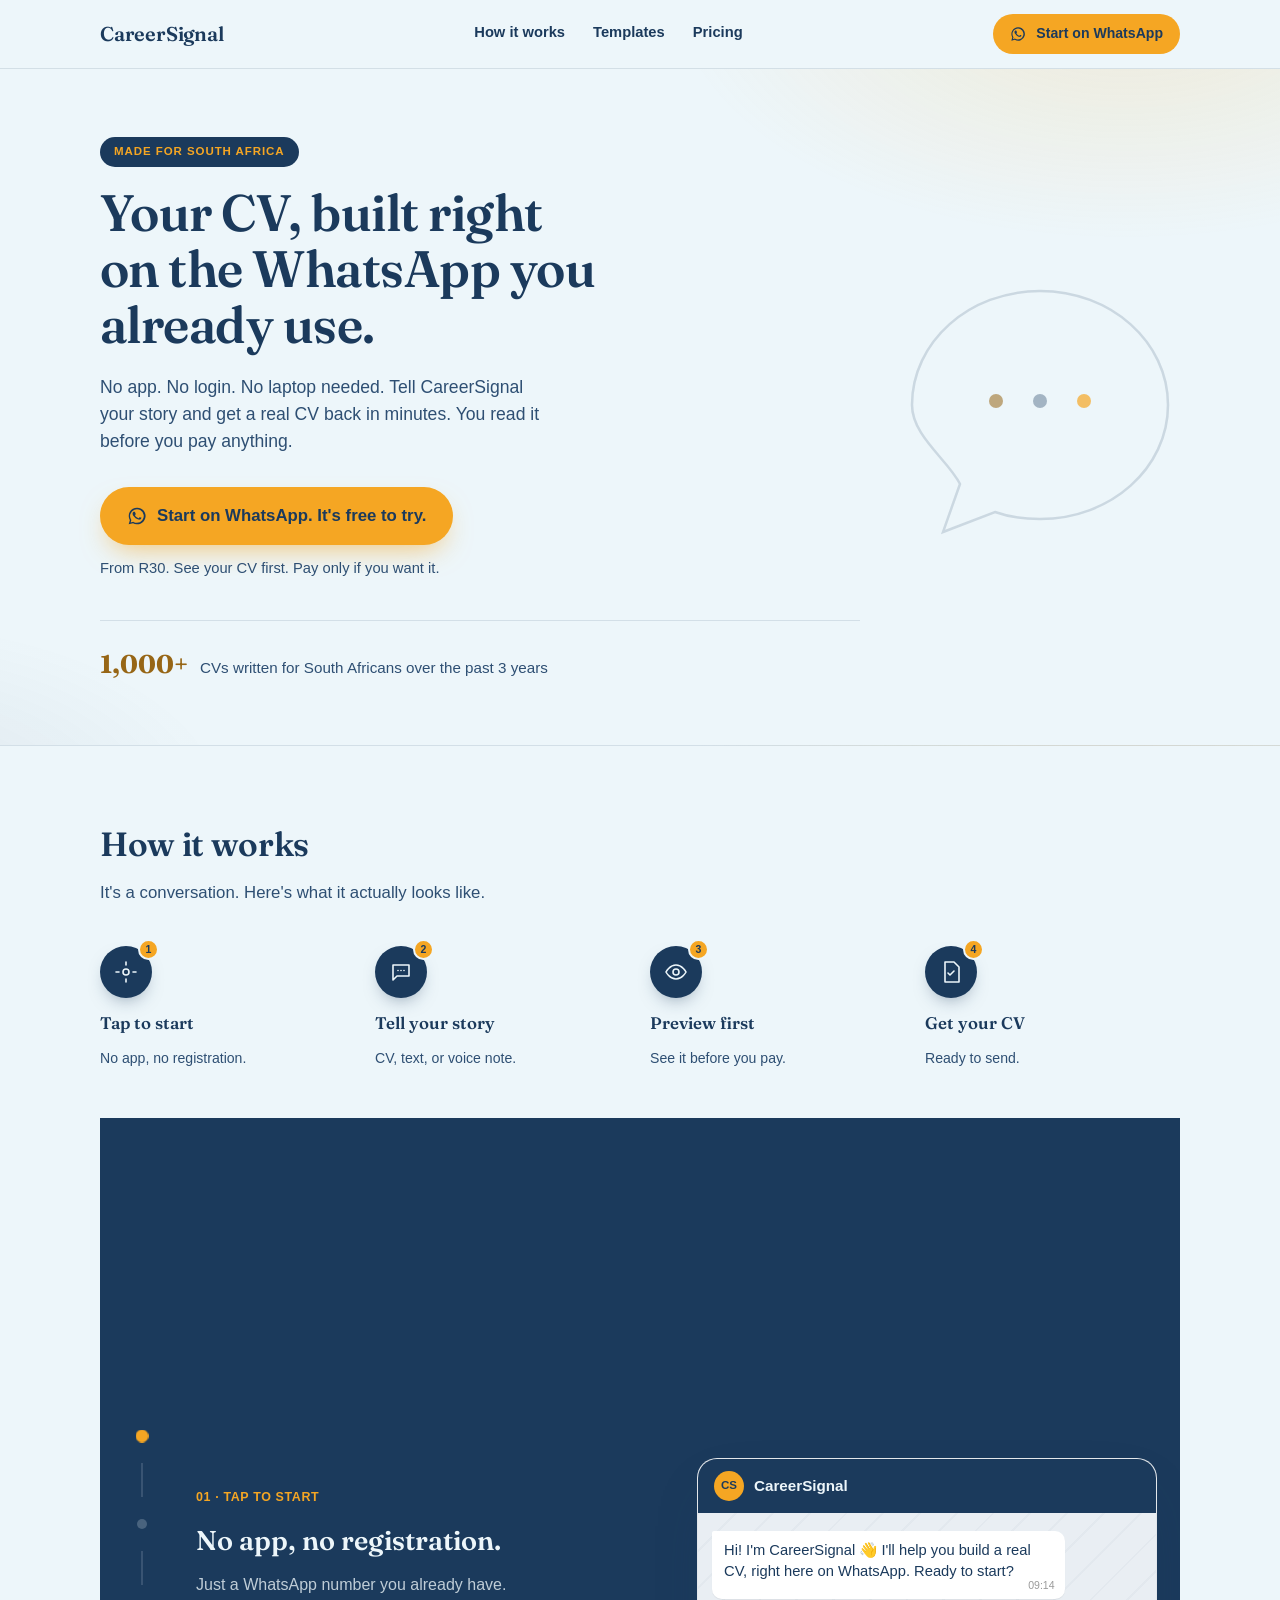
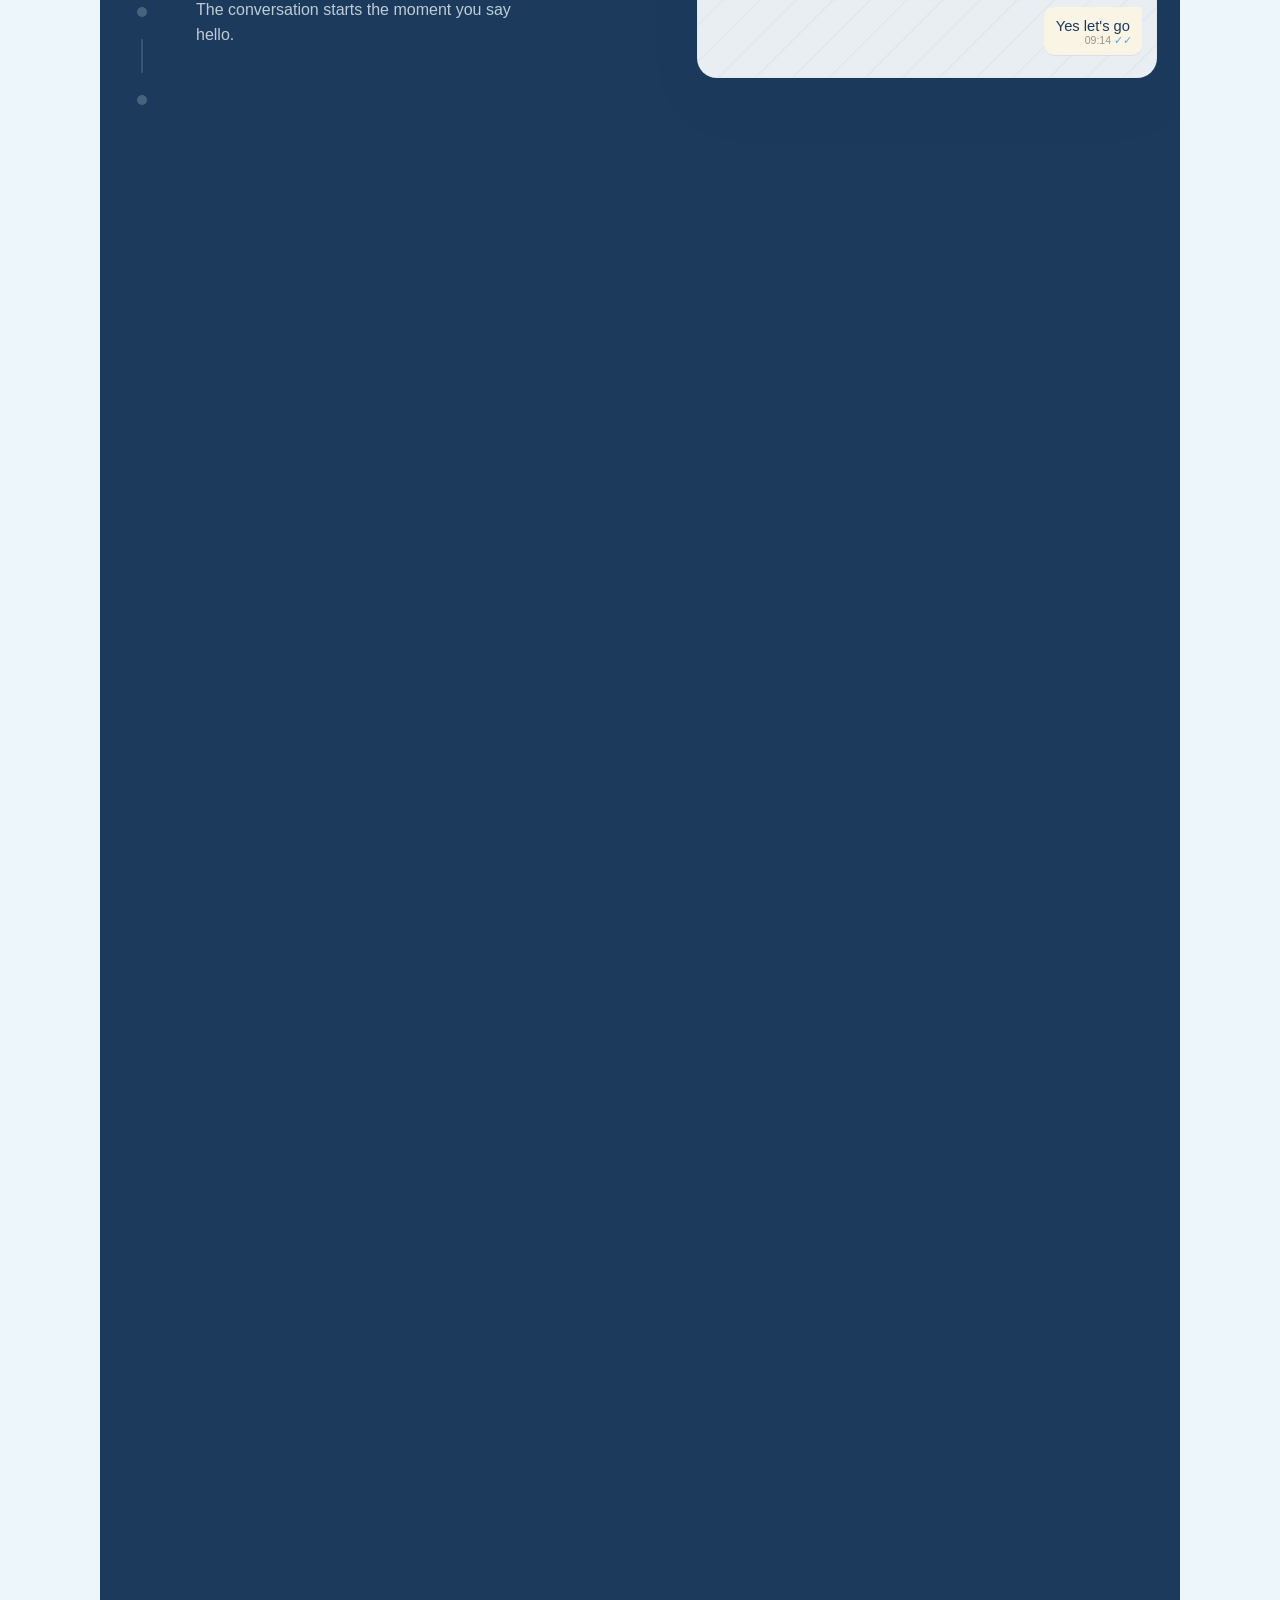
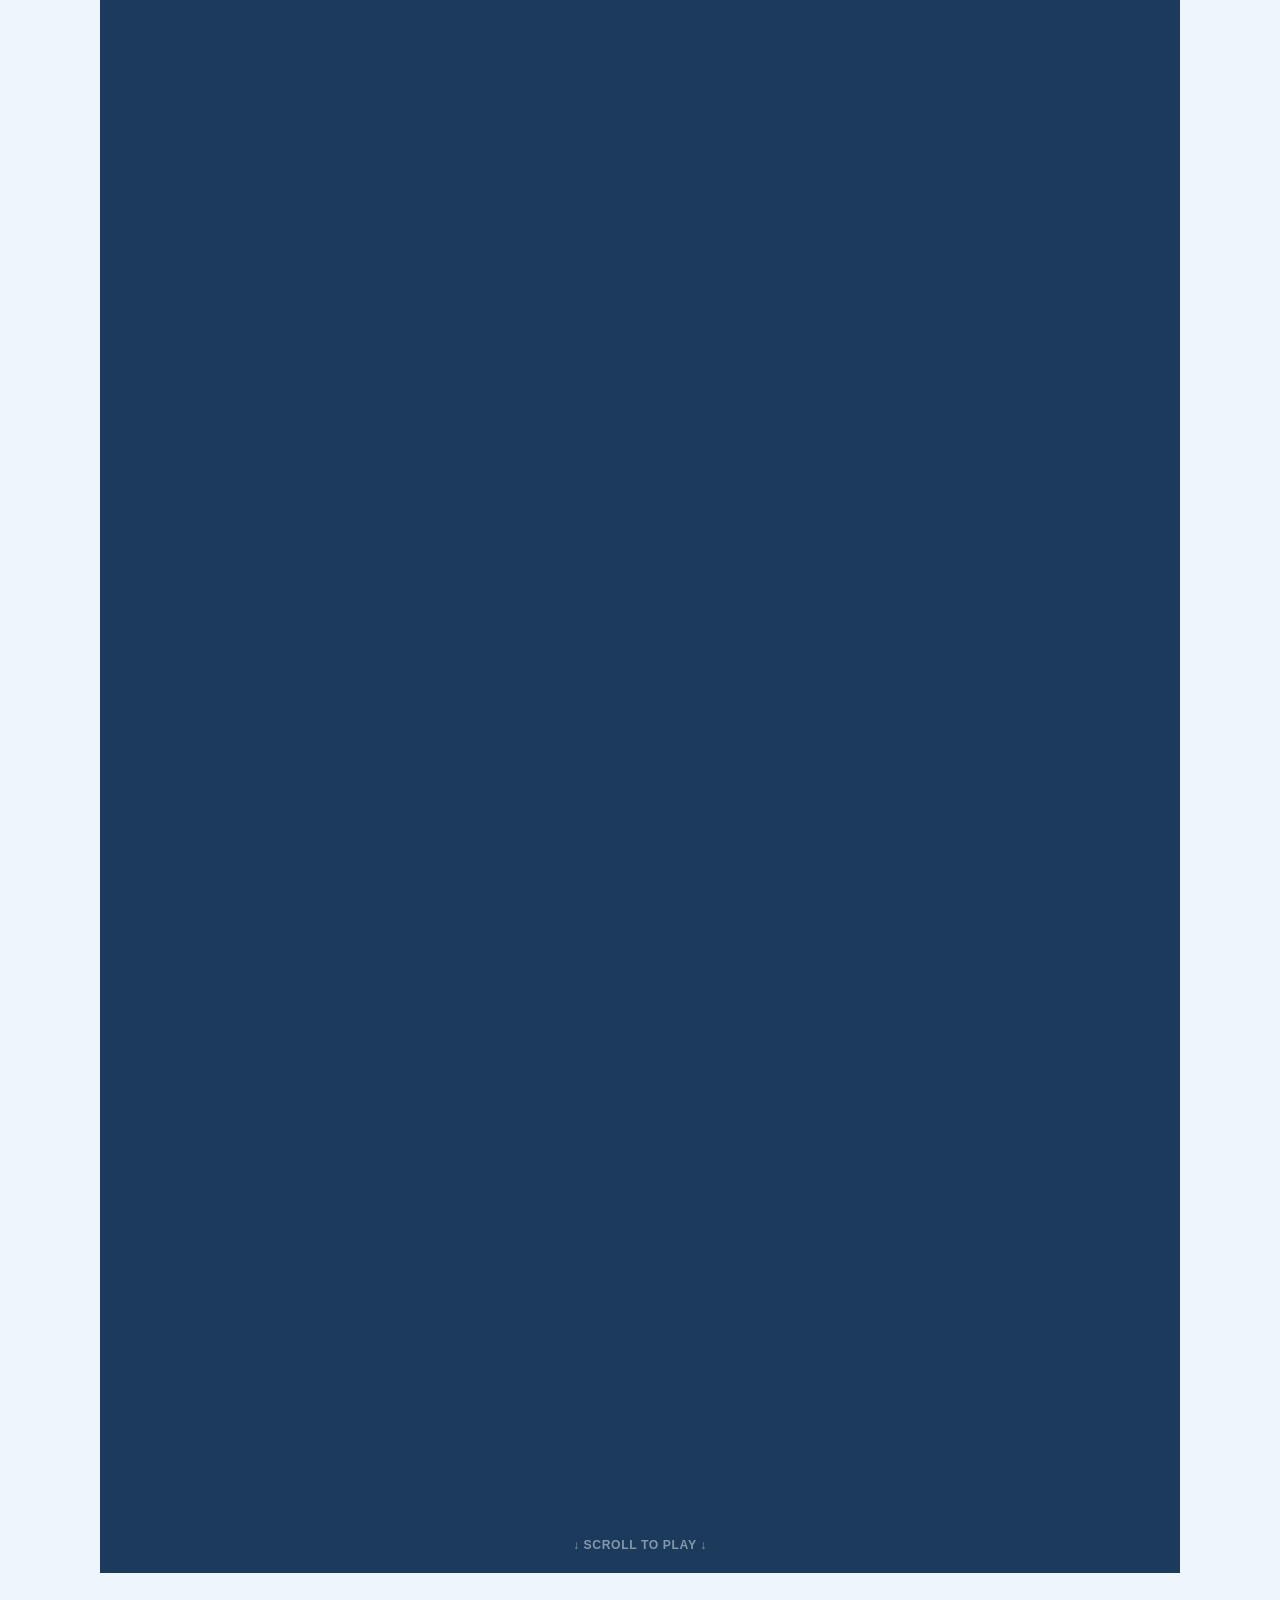
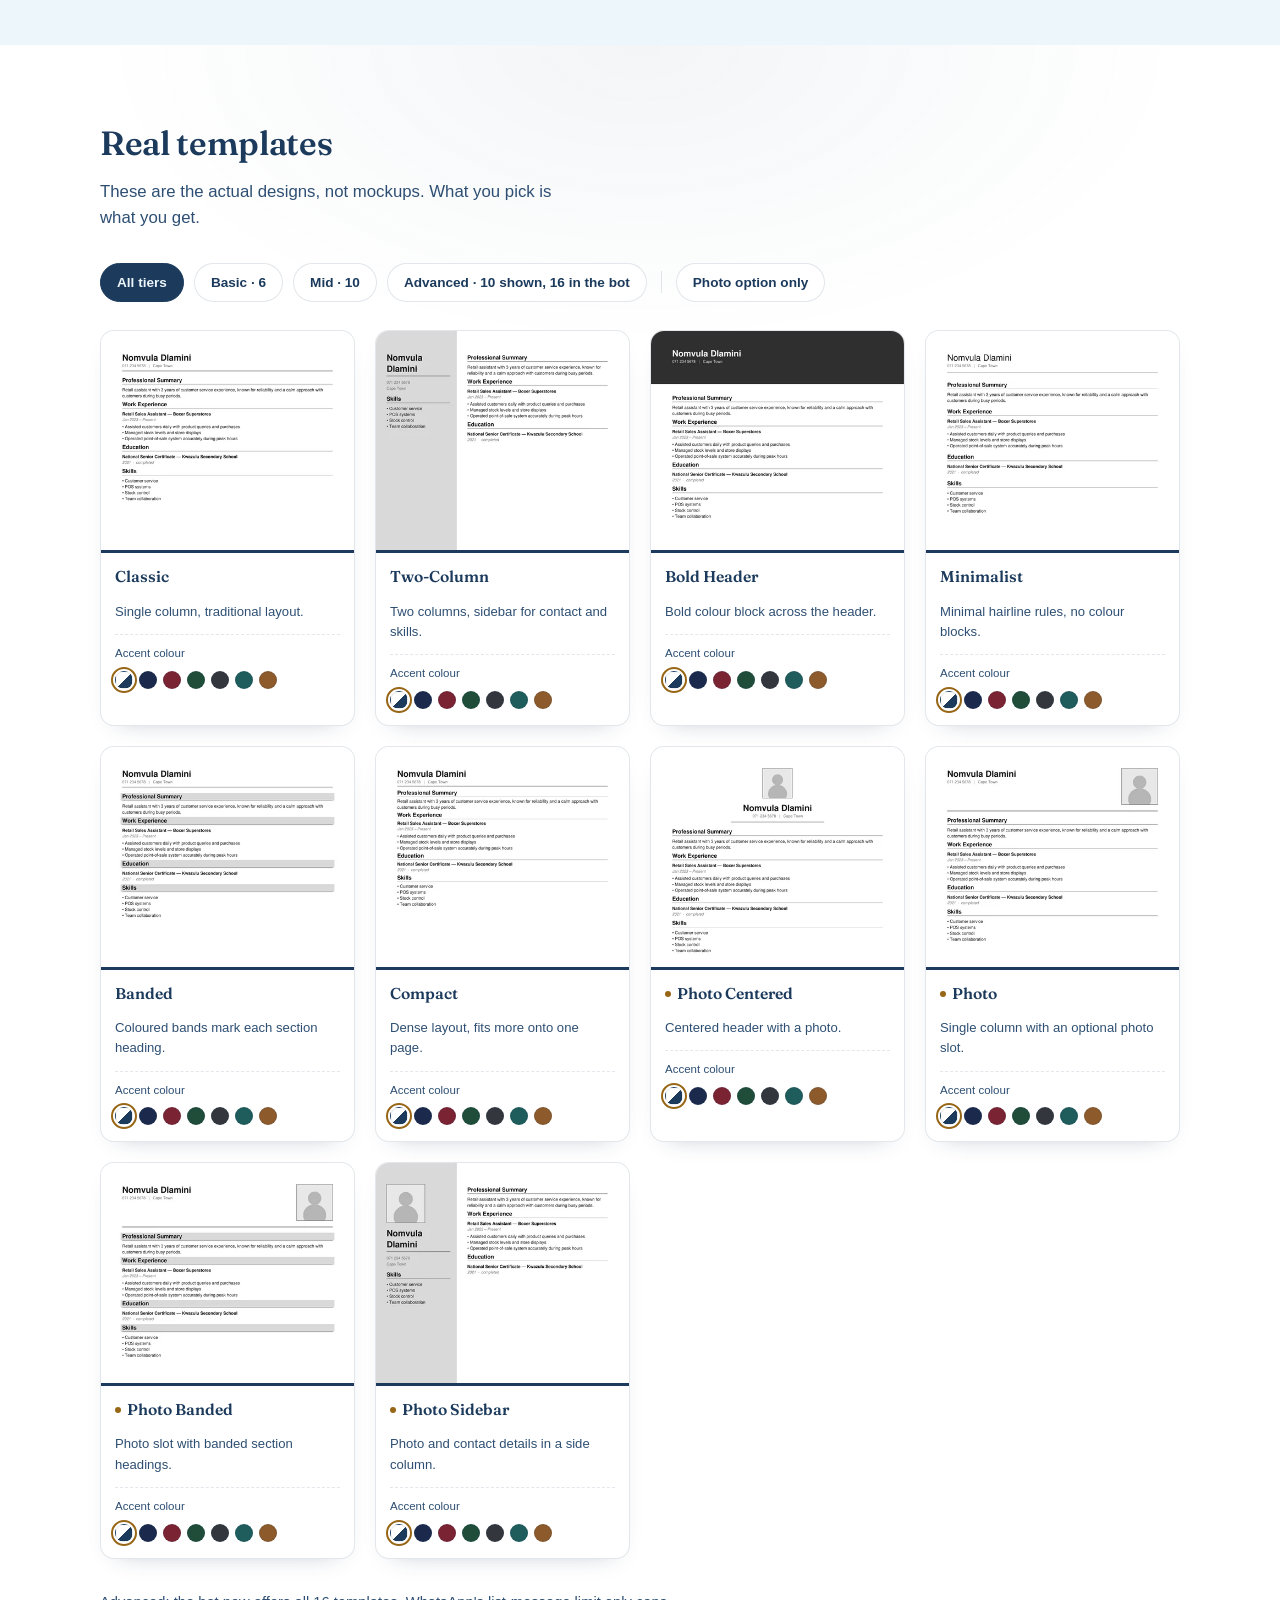
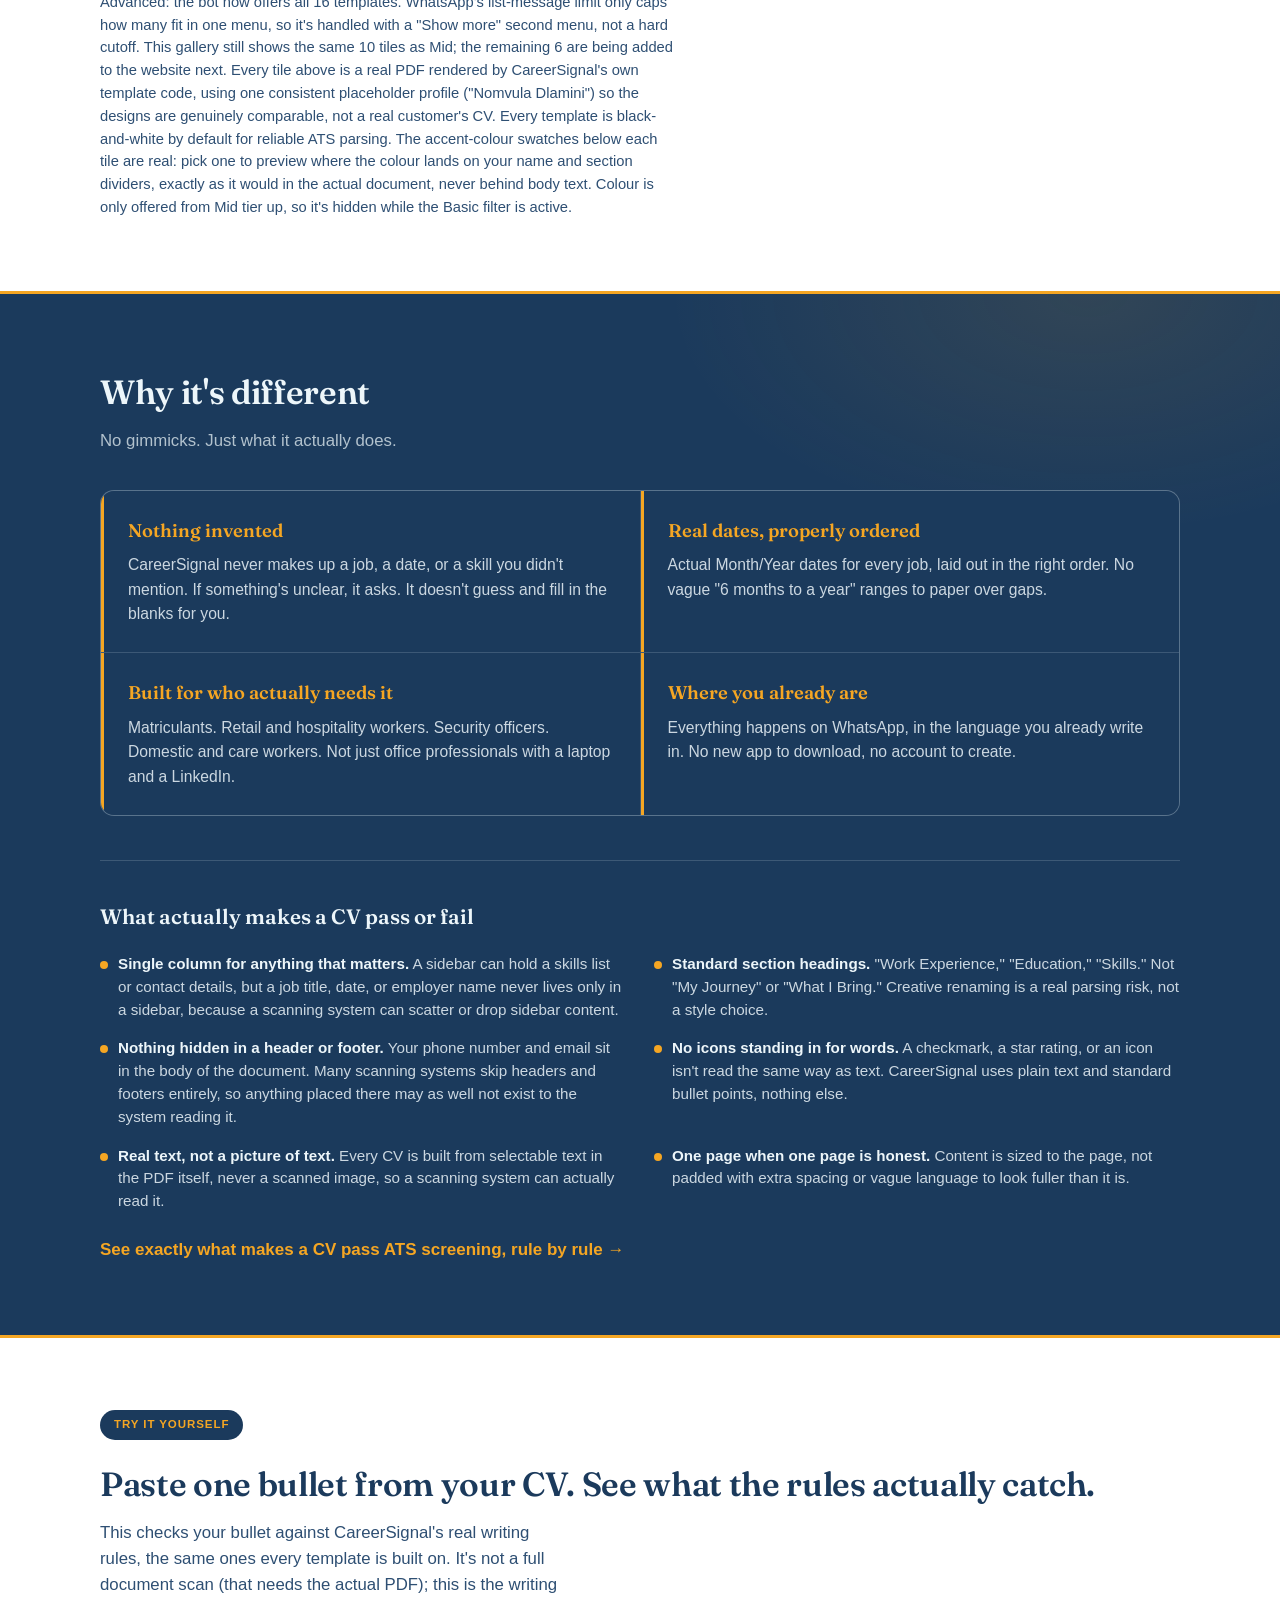
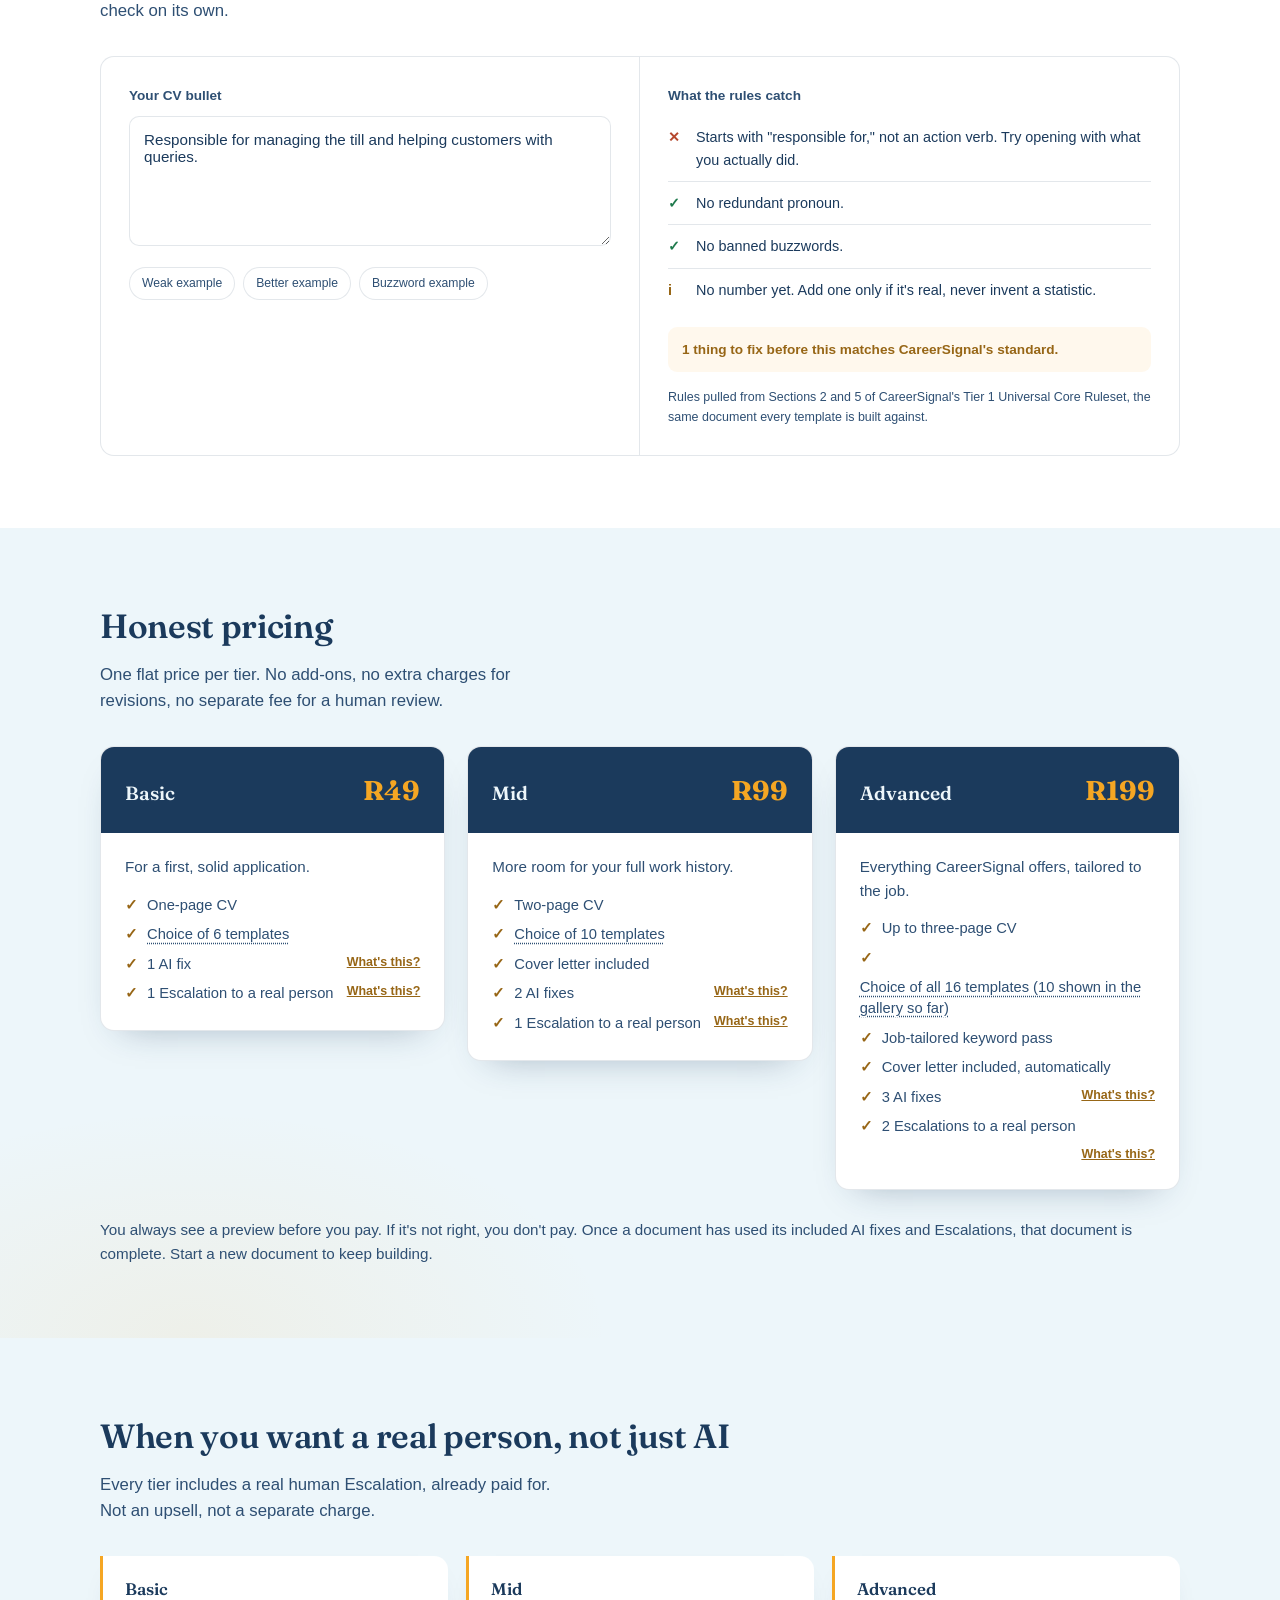
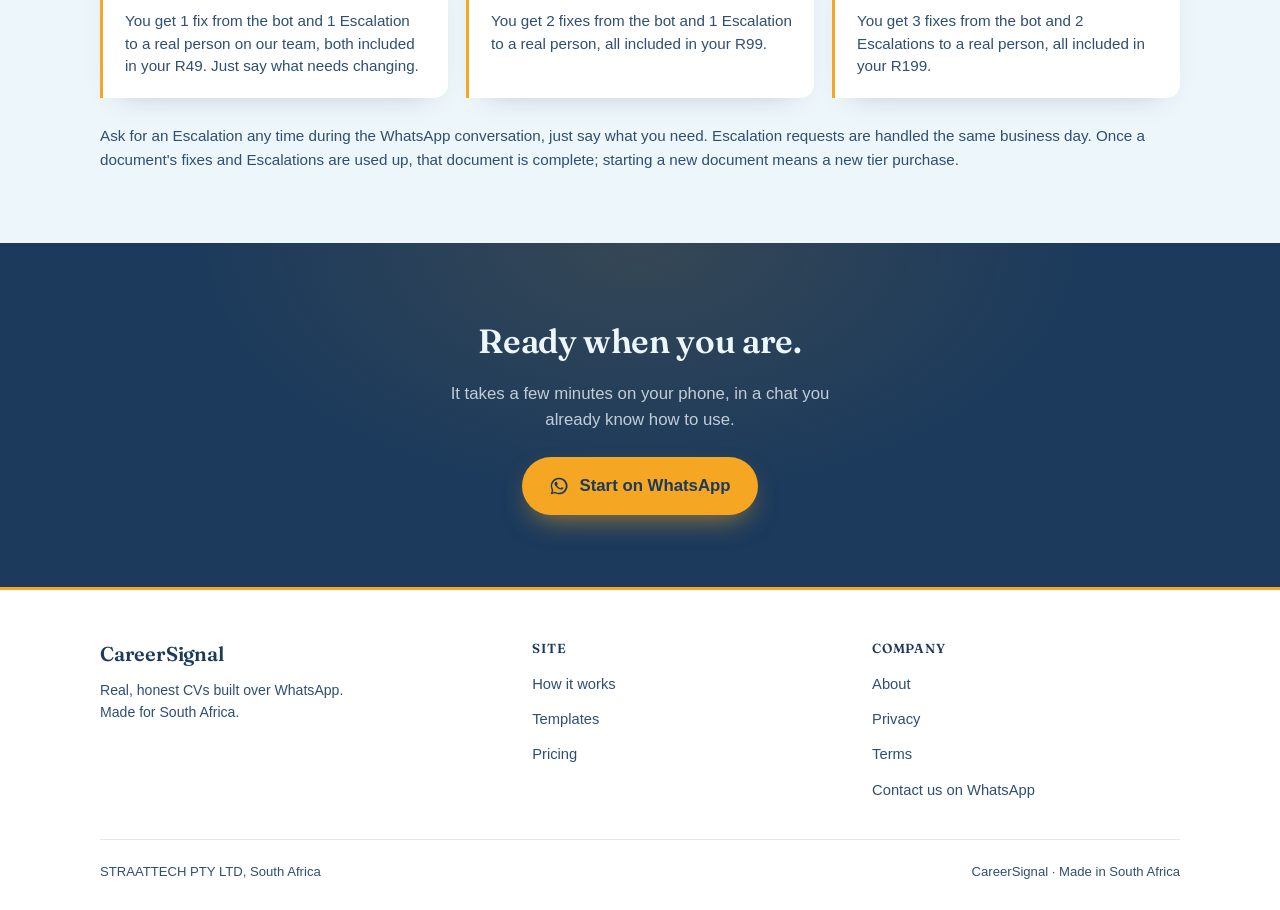
==== index.html @ c8312163 "Gallery: verified 16-template list, reorder, Classic badge, real colour picker Confirmed the true 16" ====
<!DOCTYPE html>
<html lang="en-ZA">
<head>
<meta charset="UTF-8">
<meta name="viewport" content="width=device-width, initial-scale=1.0">
<script>document.documentElement.classList.add('js');</script>
<title>CareerSignal | Build a CV on WhatsApp, South Africa</title>
<meta name="description" content="CareerSignal builds you a real, honest CV over WhatsApp. No app, no login, no laptop. Tell your story, see a preview, pay from R30, get your CV.">

<link rel="icon" href="/assets/favicon.svg" type="image/svg+xml">

<link rel="preconnect" href="https://fonts.googleapis.com">
<link rel="preconnect" href="https://fonts.gstatic.com" crossorigin>
<link href="https://fonts.googleapis.com/css2?family=Fraunces:opsz,wght@9..144,500;9..144,600;9..144,700&display=swap" rel="stylesheet">

<link rel="stylesheet" href="/styles.css">

<script type="application/ld+json">
{
  "@context": "https://schema.org",
  "@type": "Organization",
  "name": "CareerSignal",
  "url": "https://careersignal.co.za/",
  "description": "CareerSignal writes real, honest CVs over WhatsApp for South Africans, with no app, no login, and no laptop needed.",
  "parentOrganization": {
    "@type": "Organization",
    "name": "STRAATTECH PTY LTD"
  },
  "areaServed": "ZA"
}
</script>
<script type="application/ld+json">
{
  "@context": "https://schema.org",
  "@type": "FAQPage",
  "mainEntity": [
    {
      "@type": "Question",
      "name": "Why not just ask ChatGPT to write my CV?",
      "acceptedAnswer": {
        "@type": "Answer",
        "text": "A general-purpose AI chat can write CV text, but it doesn't know, by default, that a two-column layout can scatter your dates when a scanning system reads it, that a phone number placed in a header can go invisible to that same system, or that a creative section title can fail to register as work experience at all. CareerSignal's entire template library is built around these formatting rules specifically, applied the same way every time, not decided fresh in a chat window."
      }
    }
  ]
}
</script>
</head>
<body>

<a class="skip-link" href="#main">Skip to content</a>

<header class="site-header">
  <div class="wrap header-inner">
    <a href="#top" class="logo">CareerSignal</a>
    <nav class="site-nav" aria-label="Section">
      <a href="#how-it-works">How it works</a>
      <a href="#templates">Templates</a>
      <a href="#pricing">Pricing</a>
    </nav>
    <!-- WHATSAPP LINK PLACEHOLDER: replace wa.me/PLACEHOLDER with the real WhatsApp number link once registration is complete -->
    <a class="btn btn-whatsapp btn-small" href="https://wa.me/PLACEHOLDER" target="_blank" rel="noopener">
      <span class="wa-icon" aria-hidden="true">
        <svg viewBox="0 0 24 24" width="16" height="16" fill="currentColor"><path d="M17.5 14.4c-.3-.1-1.6-.8-1.9-.9-.3-.1-.4-.1-.6.1-.2.3-.6.9-.8 1-.1.2-.3.2-.6.1-.3-.1-1.2-.4-2.3-1.4-.9-.8-1.4-1.7-1.6-2-.2-.3 0-.5.1-.6.1-.1.3-.3.4-.5.1-.1.2-.3.2-.4.1-.2 0-.3 0-.5s-.6-1.5-.9-2c-.2-.5-.4-.4-.6-.5H8.3c-.2 0-.5.1-.7.3-.2.3-.9.9-.9 2.1 0 1.2.9 2.4 1 2.6.1.2 1.8 2.8 4.4 3.9.6.3 1.1.4 1.5.5.6.2 1.2.2 1.6.1.5-.1 1.6-.6 1.8-1.3.2-.6.2-1.1.2-1.2-.1-.2-.2-.2-.5-.4z"/><path d="M12 2a10 10 0 0 0-8.6 15L2 22l5.2-1.4A10 10 0 1 0 12 2zm0 18.2a8.2 8.2 0 0 1-4.2-1.1l-.3-.2-3.1.8.8-3-.2-.3A8.2 8.2 0 1 1 12 20.2z"/></svg>
      </span>
      Start on WhatsApp
    </a>
  </div>
</header>

<main id="main">

  <!-- HERO -->
  <section class="hero" id="top">
    <div class="wrap hero-inner">
      <div class="hero-copy">
        <p class="eyebrow">Made for South Africa</p>
        <h1>Your CV, built right on the WhatsApp you already use.</h1>
        <p class="hero-sub">No app. No login. No laptop needed. Tell CareerSignal your story and get a real CV back in minutes. You read it before you pay anything.</p>
        <div class="hero-actions">
          <!-- WHATSAPP LINK PLACEHOLDER: replace wa.me/PLACEHOLDER with the real WhatsApp number link once registration is complete -->
          <a class="btn btn-whatsapp btn-large" href="https://wa.me/PLACEHOLDER" target="_blank" rel="noopener">
            <span class="wa-icon" aria-hidden="true">
              <svg viewBox="0 0 24 24" width="20" height="20" fill="currentColor"><path d="M17.5 14.4c-.3-.1-1.6-.8-1.9-.9-.3-.1-.4-.1-.6.1-.2.3-.6.9-.8 1-.1.2-.3.2-.6.1-.3-.1-1.2-.4-2.3-1.4-.9-.8-1.4-1.7-1.6-2-.2-.3 0-.5.1-.6.1-.1.3-.3.4-.5.1-.1.2-.3.2-.4.1-.2 0-.3 0-.5s-.6-1.5-.9-2c-.2-.5-.4-.4-.6-.5H8.3c-.2 0-.5.1-.7.3-.2.3-.9.9-.9 2.1 0 1.2.9 2.4 1 2.6.1.2 1.8 2.8 4.4 3.9.6.3 1.1.4 1.5.5.6.2 1.2.2 1.6.1.5-.1 1.6-.6 1.8-1.3.2-.6.2-1.1.2-1.2-.1-.2-.2-.2-.5-.4z"/><path d="M12 2a10 10 0 0 0-8.6 15L2 22l5.2-1.4A10 10 0 1 0 12 2zm0 18.2a8.2 8.2 0 0 1-4.2-1.1l-.3-.2-3.1.8.8-3-.2-.3A8.2 8.2 0 1 1 12 20.2z"/></svg>
            </span>
            Start on WhatsApp. It's free to try.
          </a>
          <p class="hero-note">From R30. See your CV first. Pay only if you want it.</p>
        </div>
        <div class="stat-strip">
          <span class="stat-number">1,000+</span>
          <span class="stat-label">CVs written for South Africans over the past 3 years</span>
        </div>
      </div>
      <div class="hero-glyph" aria-hidden="true">
        <svg viewBox="0 0 280 260" width="280" height="260">
          <path d="M140 10c71 0 128 51 128 114s-57 114-128 114c-16 0-31-2-45-7l-52 20 17-48C48 179 12 155 12 124 12 61 69 10 140 10z"
                fill="none" stroke="#1B3A5C" stroke-width="2.5" opacity="0.16"/>
          <circle cx="96" cy="120" r="7" fill="#976616" opacity="0.55"/>
          <circle cx="140" cy="120" r="7" fill="#1B3A5C" opacity="0.35"/>
          <circle cx="184" cy="120" r="7" fill="#F5A623" opacity="0.7"/>
        </svg>
      </div>
    </div>
  </section>

  <!-- HOW IT WORKS -->
  <section class="how" id="how-it-works" aria-labelledby="how-heading">
    <div class="wrap">
      <h2 id="how-heading">How it works</h2>
      <p class="section-lead">It's a conversation. Here's what it actually looks like.</p>

      <div class="steps">
        <div class="step">
          <span class="step-icon">
            <span class="step-num">1</span>
            <svg viewBox="0 0 24 24" fill="none" stroke="currentColor" stroke-width="1.6" stroke-linecap="round" stroke-linejoin="round" aria-hidden="true">
              <circle cx="12" cy="12" r="3"/>
              <path d="M12 2v3M12 19v3M2 12h3M19 12h3"/>
            </svg>
          </span>
          <h3>Tap to start</h3>
          <p>No app, no registration.</p>
        </div>
        <div class="step">
          <span class="step-icon">
            <span class="step-num">2</span>
            <svg viewBox="0 0 24 24" fill="none" stroke="currentColor" stroke-width="1.6" stroke-linecap="round" stroke-linejoin="round" aria-hidden="true">
              <path d="M4 5h16v11H8l-4 4V5z"/>
              <circle cx="9" cy="10.5" r="0.8" fill="currentColor" stroke="none"/>
              <circle cx="12" cy="10.5" r="0.8" fill="currentColor" stroke="none"/>
              <circle cx="15" cy="10.5" r="0.8" fill="currentColor" stroke="none"/>
            </svg>
          </span>
          <h3>Tell your story</h3>
          <p>CV, text, or voice note.</p>
        </div>
        <div class="step">
          <span class="step-icon">
            <span class="step-num">3</span>
            <svg viewBox="0 0 24 24" fill="none" stroke="currentColor" stroke-width="1.6" stroke-linecap="round" stroke-linejoin="round" aria-hidden="true">
              <path d="M2 12s3.6-7 10-7 10 7 10 7-3.6 7-10 7-10-7-10-7z"/>
              <circle cx="12" cy="12" r="3"/>
            </svg>
          </span>
          <h3>Preview first</h3>
          <p>See it before you pay.</p>
        </div>
        <div class="step">
          <span class="step-icon">
            <span class="step-num">4</span>
            <svg viewBox="0 0 24 24" fill="none" stroke="currentColor" stroke-width="1.6" stroke-linecap="round" stroke-linejoin="round" aria-hidden="true">
              <path d="M6 2h9l5 5v15H6z"/>
              <path d="M9 13l2 2 4-4"/>
            </svg>
          </span>
          <h3>Get your CV</h3>
          <p>Ready to send.</p>
        </div>
      </div>

      <div class="scrolly" id="how-scrolly">
        <div class="scrolly-track" id="scrollyTrack">
          <div class="scrolly-stage">
            <div class="scrolly-inner">

              <div class="scrolly-rail" aria-hidden="true">
                <button type="button" class="rail-dot active" data-step="1" aria-label="Step 1"></button>
                <span class="rail-line" data-step="1"></span>
                <button type="button" class="rail-dot" data-step="2" aria-label="Step 2"></button>
                <span class="rail-line" data-step="2"></span>
                <button type="button" class="rail-dot" data-step="3" aria-label="Step 3"></button>
                <span class="rail-line" data-step="3"></span>
                <button type="button" class="rail-dot" data-step="4" aria-label="Step 4"></button>
              </div>

              <div class="scrolly-text">
                <div class="scrolly-panel active" data-panel="1">
                  <div class="scrolly-num">01 &middot; Tap to start</div>
                  <h3>No app, no registration.</h3>
                  <p>Just a WhatsApp number you already have. The conversation starts the moment you say hello.</p>
                </div>
                <div class="scrolly-panel" data-panel="2">
                  <div class="scrolly-num">02 &middot; Tell your story</div>
                  <h3>Type it, or just talk.</h3>
                  <p>A voice note works exactly the same as typing. If anything's unclear, CareerSignal asks instead of guessing.</p>
                </div>
                <div class="scrolly-panel" data-panel="3">
                  <div class="scrolly-num">03 &middot; Preview first</div>
                  <h3>You see it before you pay.</h3>
                  <p>Your CV comes back as plain text in the chat. Nothing is charged until you approve it.</p>
                </div>
                <div class="scrolly-panel" data-panel="4">
                  <div class="scrolly-num">04 &middot; Get your CV</div>
                  <h3>Ready to send, same conversation.</h3>
                  <p>The finished PDF is delivered right there in WhatsApp. No download link, no separate app to open.</p>
                </div>
              </div>

              <div class="scrolly-phone-col">
                <div class="chat-window" role="img" aria-label="A WhatsApp conversation showing four steps: tap to start, tell your story by uploading a CV, typing, or sending a voice note, seeing a preview before paying, and receiving the finished CV.">
                  <div class="chat-bar">
                    <div class="chat-bar-avatar">CS</div>
                    <div class="chat-bar-name">CareerSignal</div>
                  </div>
                  <div class="chat-body" id="scrollyChatBody">

                    <div class="bubble bubble-in" data-stage="1">
                      <p>Hi! I'm CareerSignal 👋 I'll help you build a real CV, right here on WhatsApp. Ready to start?</p>
                      <span class="bubble-time">09:14</span>
                    </div>
                    <div class="bubble bubble-out" data-stage="1">
                      <p>Yes let's go</p>
                      <span class="bubble-time">09:14 <span class="ticks">✓✓</span></span>
                    </div>

                    <div class="bubble bubble-in" data-stage="2">
                      <p>Great. Send me your old CV, type out your work history, or just send a voice note telling me about your last job.</p>
                      <span class="bubble-time">09:15</span>
                    </div>
                    <div class="bubble bubble-out bubble-voice" data-stage="2">
                      <span class="voice-icon" aria-hidden="true">🎤</span>
                      <span class="voice-wave" aria-hidden="true"></span>
                      <span class="voice-time">0:38</span>
                      <span class="bubble-time">09:16 <span class="ticks">✓✓</span></span>
                    </div>

                    <div class="bubble bubble-in" data-stage="3">
                      <p>Got it. I won't add anything you didn't tell me. If something's unclear, I'll ask. Here's your CV so far 👇</p>
                      <span class="bubble-time">09:18</span>
                    </div>
                    <div class="bubble bubble-in" data-stage="3">
                      <p><strong>Nomvula Dlamini</strong><br>Retail Sales Assistant<br><br><strong>Experience</strong><br>Sales Assistant, Boxer Superstores<br>Jan 2023 to Present<br><br><strong>Education</strong><br>National Senior Certificate, 2021</p>
                      <span class="bubble-time">09:18</span>
                    </div>

                    <div class="bubble bubble-out" data-stage="4">
                      <p>Looks right! I'll take the Mid tier</p>
                      <span class="bubble-time">09:20 <span class="ticks">✓✓</span></span>
                    </div>
                    <div class="bubble bubble-in bubble-doc" data-stage="4">
                      <span class="doc-icon" aria-hidden="true">📄</span>
                      <span class="doc-name">CV_Final.pdf</span>
                      <span class="bubble-time">09:22</span>
                    </div>

                  </div>
                </div>
              </div>

            </div>
          </div>
        </div>
        <p class="scroll-hint">&darr; scroll to play &darr;</p>
      </div>
    </div>
  </section>

  <!-- TEMPLATES -->
  <section class="templates" id="templates" aria-labelledby="templates-heading">
    <div class="wrap">
      <h2 id="templates-heading">Real templates</h2>
      <p class="section-lead">These are the actual designs, not mockups. What you pick is what you get.</p>

      <div class="template-filters" role="group" aria-label="Filter templates">
        <button type="button" class="filter-btn" data-filter-tier="all" aria-pressed="true">All tiers</button>
        <button type="button" class="filter-btn" data-filter-tier="basic" aria-pressed="false">Basic <span aria-hidden="true">&middot;</span> 6</button>
        <button type="button" class="filter-btn" data-filter-tier="mid" aria-pressed="false">Mid <span aria-hidden="true">&middot;</span> 10</button>
        <button type="button" class="filter-btn" data-filter-tier="advanced" aria-pressed="false">Advanced <span aria-hidden="true">&middot;</span> 10 shown, 16 in the bot</button>
        <span class="filter-divider" aria-hidden="true"></span>
        <button type="button" class="filter-btn filter-btn-photo" data-filter-photo aria-pressed="false">Photo option only</button>
      </div>

      <div class="template-grid" id="template-grid">
        <div class="template-tile" data-tiers="basic mid advanced" data-photo="false">
          <picture>

            <source srcset="/assets/templates/tmpl-classic.webp" type="image/webp">

            <img src="/assets/templates/tmpl-classic.png" alt="Classic template: single column, traditional layout, rendered from the real one-page CV template with sample content." loading="lazy" width="460" height="399">

          </picture>
          <div class="template-tile-body">
            <div class="template-tile-name">
              <span class="tile-name-text">Classic</span>
              <span class="tile-accent-rule" aria-hidden="true"></span>
              <span class="tile-badge badge-gold" data-badge-tiers="mid advanced" hidden>Recommended</span>
            </div>
            <p class="template-tile-desc">Single column, traditional layout.</p>
            <div class="color-picker" data-color-picker>
              <span class="color-picker-label">Accent colour</span>
              <div class="color-swatches" role="group" aria-label="Choose an accent colour for Classic">
                <button type="button" class="color-swatch color-swatch-gray" data-color="grayscale" aria-pressed="true" aria-label="Black and white, default"></button>
                <button type="button" class="color-swatch" data-color="deep-navy" data-hex="#1B2A4C" aria-pressed="false" aria-label="Deep Navy"></button>
                <button type="button" class="color-swatch" data-color="burgundy" data-hex="#7A2333" aria-pressed="false" aria-label="Burgundy"></button>
                <button type="button" class="color-swatch" data-color="forest-green" data-hex="#1F4D3A" aria-pressed="false" aria-label="Forest Green"></button>
                <button type="button" class="color-swatch" data-color="charcoal" data-hex="#33363D" aria-pressed="false" aria-label="Charcoal"></button>
                <button type="button" class="color-swatch" data-color="teal" data-hex="#1F5C5C" aria-pressed="false" aria-label="Teal"></button>
                <button type="button" class="color-swatch" data-color="bronze" data-hex="#8C5A2B" aria-pressed="false" aria-label="Bronze"></button>
              </div>
            </div>
          </div>
        </div>
        <div class="template-tile" data-tiers="basic mid advanced" data-photo="false">
          <picture>

            <source srcset="/assets/templates/tmpl-two-column.webp" type="image/webp">

            <img src="/assets/templates/tmpl-two-column.png" alt="Two-Column template: two columns with a sidebar for contact and skills, rendered from the real one-page CV template with sample content." loading="lazy" width="460" height="399">

          </picture>
          <div class="template-tile-body">
            <div class="template-tile-name">
              <span class="tile-name-text">Two-Column</span>
              <span class="tile-accent-rule" aria-hidden="true"></span>
            </div>
            <p class="template-tile-desc">Two columns, sidebar for contact and skills.</p>
            <div class="color-picker" data-color-picker>
              <span class="color-picker-label">Accent colour</span>
              <div class="color-swatches" role="group" aria-label="Choose an accent colour for Two-Column">
                <button type="button" class="color-swatch color-swatch-gray" data-color="grayscale" aria-pressed="true" aria-label="Black and white, default"></button>
                <button type="button" class="color-swatch" data-color="deep-navy" data-hex="#1B2A4C" aria-pressed="false" aria-label="Deep Navy"></button>
                <button type="button" class="color-swatch" data-color="burgundy" data-hex="#7A2333" aria-pressed="false" aria-label="Burgundy"></button>
                <button type="button" class="color-swatch" data-color="forest-green" data-hex="#1F4D3A" aria-pressed="false" aria-label="Forest Green"></button>
                <button type="button" class="color-swatch" data-color="charcoal" data-hex="#33363D" aria-pressed="false" aria-label="Charcoal"></button>
                <button type="button" class="color-swatch" data-color="teal" data-hex="#1F5C5C" aria-pressed="false" aria-label="Teal"></button>
                <button type="button" class="color-swatch" data-color="bronze" data-hex="#8C5A2B" aria-pressed="false" aria-label="Bronze"></button>
              </div>
            </div>
          </div>
        </div>
        <div class="template-tile" data-tiers="basic mid advanced" data-photo="false">
          <picture>

            <source srcset="/assets/templates/tmpl-bold-header.webp" type="image/webp">

            <img src="/assets/templates/tmpl-bold-header.png" alt="Bold Header template: bold colour block across the header, rendered from the real one-page CV template with sample content." loading="lazy" width="460" height="399">

          </picture>
          <div class="template-tile-body">
            <div class="template-tile-name">
              <span class="tile-name-text">Bold Header</span>
              <span class="tile-accent-rule" aria-hidden="true"></span>
            </div>
            <p class="template-tile-desc">Bold colour block across the header.</p>
            <div class="color-picker" data-color-picker>
              <span class="color-picker-label">Accent colour</span>
              <div class="color-swatches" role="group" aria-label="Choose an accent colour for Bold Header">
                <button type="button" class="color-swatch color-swatch-gray" data-color="grayscale" aria-pressed="true" aria-label="Black and white, default"></button>
                <button type="button" class="color-swatch" data-color="deep-navy" data-hex="#1B2A4C" aria-pressed="false" aria-label="Deep Navy"></button>
                <button type="button" class="color-swatch" data-color="burgundy" data-hex="#7A2333" aria-pressed="false" aria-label="Burgundy"></button>
                <button type="button" class="color-swatch" data-color="forest-green" data-hex="#1F4D3A" aria-pressed="false" aria-label="Forest Green"></button>
                <button type="button" class="color-swatch" data-color="charcoal" data-hex="#33363D" aria-pressed="false" aria-label="Charcoal"></button>
                <button type="button" class="color-swatch" data-color="teal" data-hex="#1F5C5C" aria-pressed="false" aria-label="Teal"></button>
                <button type="button" class="color-swatch" data-color="bronze" data-hex="#8C5A2B" aria-pressed="false" aria-label="Bronze"></button>
              </div>
            </div>
          </div>
        </div>
        <div class="template-tile" data-tiers="basic mid advanced" data-photo="false">
          <picture>

            <source srcset="/assets/templates/tmpl-minimalist.webp" type="image/webp">

            <img src="/assets/templates/tmpl-minimalist.png" alt="Minimalist template: minimal hairline rules, no colour blocks, rendered from the real one-page CV template with sample content." loading="lazy" width="460" height="399">

          </picture>
          <div class="template-tile-body">
            <div class="template-tile-name">
              <span class="tile-name-text">Minimalist</span>
              <span class="tile-accent-rule" aria-hidden="true"></span>
            </div>
            <p class="template-tile-desc">Minimal hairline rules, no colour blocks.</p>
            <div class="color-picker" data-color-picker>
              <span class="color-picker-label">Accent colour</span>
              <div class="color-swatches" role="group" aria-label="Choose an accent colour for Minimalist">
                <button type="button" class="color-swatch color-swatch-gray" data-color="grayscale" aria-pressed="true" aria-label="Black and white, default"></button>
                <button type="button" class="color-swatch" data-color="deep-navy" data-hex="#1B2A4C" aria-pressed="false" aria-label="Deep Navy"></button>
                <button type="button" class="color-swatch" data-color="burgundy" data-hex="#7A2333" aria-pressed="false" aria-label="Burgundy"></button>
                <button type="button" class="color-swatch" data-color="forest-green" data-hex="#1F4D3A" aria-pressed="false" aria-label="Forest Green"></button>
                <button type="button" class="color-swatch" data-color="charcoal" data-hex="#33363D" aria-pressed="false" aria-label="Charcoal"></button>
                <button type="button" class="color-swatch" data-color="teal" data-hex="#1F5C5C" aria-pressed="false" aria-label="Teal"></button>
                <button type="button" class="color-swatch" data-color="bronze" data-hex="#8C5A2B" aria-pressed="false" aria-label="Bronze"></button>
              </div>
            </div>
          </div>
        </div>
        <div class="template-tile" data-tiers="mid advanced" data-photo="false">
          <picture>

            <source srcset="/assets/templates/tmpl-banded.webp" type="image/webp">

            <img src="/assets/templates/tmpl-banded.png" alt="Banded template: coloured bands mark each section heading, rendered from the real one-page CV template with sample content." loading="lazy" width="460" height="399">

          </picture>
          <div class="template-tile-body">
            <div class="template-tile-name">
              <span class="tile-name-text">Banded</span>
              <span class="tile-accent-rule" aria-hidden="true"></span>
            </div>
            <p class="template-tile-desc">Coloured bands mark each section heading.</p>
            <div class="color-picker" data-color-picker>
              <span class="color-picker-label">Accent colour</span>
              <div class="color-swatches" role="group" aria-label="Choose an accent colour for Banded">
                <button type="button" class="color-swatch color-swatch-gray" data-color="grayscale" aria-pressed="true" aria-label="Black and white, default"></button>
                <button type="button" class="color-swatch" data-color="deep-navy" data-hex="#1B2A4C" aria-pressed="false" aria-label="Deep Navy"></button>
                <button type="button" class="color-swatch" data-color="burgundy" data-hex="#7A2333" aria-pressed="false" aria-label="Burgundy"></button>
                <button type="button" class="color-swatch" data-color="forest-green" data-hex="#1F4D3A" aria-pressed="false" aria-label="Forest Green"></button>
                <button type="button" class="color-swatch" data-color="charcoal" data-hex="#33363D" aria-pressed="false" aria-label="Charcoal"></button>
                <button type="button" class="color-swatch" data-color="teal" data-hex="#1F5C5C" aria-pressed="false" aria-label="Teal"></button>
                <button type="button" class="color-swatch" data-color="bronze" data-hex="#8C5A2B" aria-pressed="false" aria-label="Bronze"></button>
              </div>
            </div>
          </div>
        </div>
        <div class="template-tile" data-tiers="mid advanced" data-photo="false">
          <picture>

            <source srcset="/assets/templates/tmpl-compact.webp" type="image/webp">

            <img src="/assets/templates/tmpl-compact.png" alt="Compact template: dense layout, fits more onto one page, rendered from the real one-page CV template with sample content." loading="lazy" width="460" height="399">

          </picture>
          <div class="template-tile-body">
            <div class="template-tile-name">
              <span class="tile-name-text">Compact</span>
              <span class="tile-accent-rule" aria-hidden="true"></span>
            </div>
            <p class="template-tile-desc">Dense layout, fits more onto one page.</p>
            <div class="color-picker" data-color-picker>
              <span class="color-picker-label">Accent colour</span>
              <div class="color-swatches" role="group" aria-label="Choose an accent colour for Compact">
                <button type="button" class="color-swatch color-swatch-gray" data-color="grayscale" aria-pressed="true" aria-label="Black and white, default"></button>
                <button type="button" class="color-swatch" data-color="deep-navy" data-hex="#1B2A4C" aria-pressed="false" aria-label="Deep Navy"></button>
                <button type="button" class="color-swatch" data-color="burgundy" data-hex="#7A2333" aria-pressed="false" aria-label="Burgundy"></button>
                <button type="button" class="color-swatch" data-color="forest-green" data-hex="#1F4D3A" aria-pressed="false" aria-label="Forest Green"></button>
                <button type="button" class="color-swatch" data-color="charcoal" data-hex="#33363D" aria-pressed="false" aria-label="Charcoal"></button>
                <button type="button" class="color-swatch" data-color="teal" data-hex="#1F5C5C" aria-pressed="false" aria-label="Teal"></button>
                <button type="button" class="color-swatch" data-color="bronze" data-hex="#8C5A2B" aria-pressed="false" aria-label="Bronze"></button>
              </div>
            </div>
          </div>
        </div>
        <div class="template-tile" data-tiers="basic mid advanced" data-photo="true">
          <picture>

            <source srcset="/assets/templates/tmpl-photo-centered.webp" type="image/webp">

            <img src="/assets/templates/tmpl-photo-centered.png" alt="Photo Centered template: centered header with a photo, rendered from the real one-page CV template with sample content." loading="lazy" width="460" height="399">

          </picture>
          <div class="template-tile-body">
            <div class="template-tile-name">
              <span class="photo-dot" aria-hidden="true"></span>
              <span class="tile-name-text">Photo Centered</span>
              <span class="tile-accent-rule" aria-hidden="true"></span>
            </div>
            <p class="template-tile-desc">Centered header with a photo.</p>
            <div class="color-picker" data-color-picker>
              <span class="color-picker-label">Accent colour</span>
              <div class="color-swatches" role="group" aria-label="Choose an accent colour for Photo Centered">
                <button type="button" class="color-swatch color-swatch-gray" data-color="grayscale" aria-pressed="true" aria-label="Black and white, default"></button>
                <button type="button" class="color-swatch" data-color="deep-navy" data-hex="#1B2A4C" aria-pressed="false" aria-label="Deep Navy"></button>
                <button type="button" class="color-swatch" data-color="burgundy" data-hex="#7A2333" aria-pressed="false" aria-label="Burgundy"></button>
                <button type="button" class="color-swatch" data-color="forest-green" data-hex="#1F4D3A" aria-pressed="false" aria-label="Forest Green"></button>
                <button type="button" class="color-swatch" data-color="charcoal" data-hex="#33363D" aria-pressed="false" aria-label="Charcoal"></button>
                <button type="button" class="color-swatch" data-color="teal" data-hex="#1F5C5C" aria-pressed="false" aria-label="Teal"></button>
                <button type="button" class="color-swatch" data-color="bronze" data-hex="#8C5A2B" aria-pressed="false" aria-label="Bronze"></button>
              </div>
            </div>
          </div>
        </div>
        <div class="template-tile" data-tiers="basic mid advanced" data-photo="true">
          <picture>

            <source srcset="/assets/templates/tmpl-photo.webp" type="image/webp">

            <img src="/assets/templates/tmpl-photo.png" alt="Photo template: single column layout with an optional photo slot, rendered from the real one-page CV template with sample content." loading="lazy" width="460" height="399">

          </picture>
          <div class="template-tile-body">
            <div class="template-tile-name">
              <span class="photo-dot" aria-hidden="true"></span>
              <span class="tile-name-text">Photo</span>
              <span class="tile-accent-rule" aria-hidden="true"></span>
            </div>
            <p class="template-tile-desc">Single column with an optional photo slot.</p>
            <div class="color-picker" data-color-picker>
              <span class="color-picker-label">Accent colour</span>
              <div class="color-swatches" role="group" aria-label="Choose an accent colour for Photo">
                <button type="button" class="color-swatch color-swatch-gray" data-color="grayscale" aria-pressed="true" aria-label="Black and white, default"></button>
                <button type="button" class="color-swatch" data-color="deep-navy" data-hex="#1B2A4C" aria-pressed="false" aria-label="Deep Navy"></button>
                <button type="button" class="color-swatch" data-color="burgundy" data-hex="#7A2333" aria-pressed="false" aria-label="Burgundy"></button>
                <button type="button" class="color-swatch" data-color="forest-green" data-hex="#1F4D3A" aria-pressed="false" aria-label="Forest Green"></button>
                <button type="button" class="color-swatch" data-color="charcoal" data-hex="#33363D" aria-pressed="false" aria-label="Charcoal"></button>
                <button type="button" class="color-swatch" data-color="teal" data-hex="#1F5C5C" aria-pressed="false" aria-label="Teal"></button>
                <button type="button" class="color-swatch" data-color="bronze" data-hex="#8C5A2B" aria-pressed="false" aria-label="Bronze"></button>
              </div>
            </div>
          </div>
        </div>
        <div class="template-tile" data-tiers="mid advanced" data-photo="true">
          <picture>

            <source srcset="/assets/templates/tmpl-photo-banded.webp" type="image/webp">

            <img src="/assets/templates/tmpl-photo-banded.png" alt="Photo Banded template: photo slot with banded section headings, rendered from the real one-page CV template with sample content." loading="lazy" width="460" height="399">

          </picture>
          <div class="template-tile-body">
            <div class="template-tile-name">
              <span class="photo-dot" aria-hidden="true"></span>
              <span class="tile-name-text">Photo Banded</span>
              <span class="tile-accent-rule" aria-hidden="true"></span>
            </div>
            <p class="template-tile-desc">Photo slot with banded section headings.</p>
            <div class="color-picker" data-color-picker>
              <span class="color-picker-label">Accent colour</span>
              <div class="color-swatches" role="group" aria-label="Choose an accent colour for Photo Banded">
                <button type="button" class="color-swatch color-swatch-gray" data-color="grayscale" aria-pressed="true" aria-label="Black and white, default"></button>
                <button type="button" class="color-swatch" data-color="deep-navy" data-hex="#1B2A4C" aria-pressed="false" aria-label="Deep Navy"></button>
                <button type="button" class="color-swatch" data-color="burgundy" data-hex="#7A2333" aria-pressed="false" aria-label="Burgundy"></button>
                <button type="button" class="color-swatch" data-color="forest-green" data-hex="#1F4D3A" aria-pressed="false" aria-label="Forest Green"></button>
                <button type="button" class="color-swatch" data-color="charcoal" data-hex="#33363D" aria-pressed="false" aria-label="Charcoal"></button>
                <button type="button" class="color-swatch" data-color="teal" data-hex="#1F5C5C" aria-pressed="false" aria-label="Teal"></button>
                <button type="button" class="color-swatch" data-color="bronze" data-hex="#8C5A2B" aria-pressed="false" aria-label="Bronze"></button>
              </div>
            </div>
          </div>
        </div>
        <div class="template-tile" data-tiers="mid advanced" data-photo="true">
          <picture>

            <source srcset="/assets/templates/tmpl-photo-sidebar.webp" type="image/webp">

            <img src="/assets/templates/tmpl-photo-sidebar.png" alt="Photo Sidebar template: photo and contact details in a side column, rendered from the real one-page CV template with sample content." loading="lazy" width="460" height="399">

          </picture>
          <div class="template-tile-body">
            <div class="template-tile-name">
              <span class="photo-dot" aria-hidden="true"></span>
              <span class="tile-name-text">Photo Sidebar</span>
              <span class="tile-accent-rule" aria-hidden="true"></span>
            </div>
            <p class="template-tile-desc">Photo and contact details in a side column.</p>
            <div class="color-picker" data-color-picker>
              <span class="color-picker-label">Accent colour</span>
              <div class="color-swatches" role="group" aria-label="Choose an accent colour for Photo Sidebar">
                <button type="button" class="color-swatch color-swatch-gray" data-color="grayscale" aria-pressed="true" aria-label="Black and white, default"></button>
                <button type="button" class="color-swatch" data-color="deep-navy" data-hex="#1B2A4C" aria-pressed="false" aria-label="Deep Navy"></button>
                <button type="button" class="color-swatch" data-color="burgundy" data-hex="#7A2333" aria-pressed="false" aria-label="Burgundy"></button>
                <button type="button" class="color-swatch" data-color="forest-green" data-hex="#1F4D3A" aria-pressed="false" aria-label="Forest Green"></button>
                <button type="button" class="color-swatch" data-color="charcoal" data-hex="#33363D" aria-pressed="false" aria-label="Charcoal"></button>
                <button type="button" class="color-swatch" data-color="teal" data-hex="#1F5C5C" aria-pressed="false" aria-label="Teal"></button>
                <button type="button" class="color-swatch" data-color="bronze" data-hex="#8C5A2B" aria-pressed="false" aria-label="Bronze"></button>
              </div>
            </div>
          </div>
        </div>
      </div>

      <p class="template-empty" id="template-empty" hidden>No templates match that filter combination.</p>

      <p class="templates-note">Advanced: the bot now offers all 16 templates. WhatsApp's list-message limit only caps how many fit in one menu, so it's handled with a "Show more" second menu, not a hard cutoff. This gallery still shows the same 10 tiles as Mid; the remaining 6 are being added to the website next. Every tile above is a real PDF rendered by CareerSignal's own template code, using one consistent placeholder profile ("Nomvula Dlamini") so the designs are genuinely comparable, not a real customer's CV. Every template is black-and-white by default for reliable ATS parsing. The accent-colour swatches below each tile are real: pick one to preview where the colour lands on your name and section dividers, exactly as it would in the actual document, never behind body text. Colour is only offered from Mid tier up, so it's hidden while the Basic filter is active.</p>
    </div>
  </section>

  <!-- WHY DIFFERENT -->
  <section class="why" id="why-different" aria-labelledby="why-heading">
    <div class="wrap">
      <h2 id="why-heading">Why it's different</h2>
      <p class="section-lead">No gimmicks. Just what it actually does.</p>

      <div class="fact-sheet">
        <div class="fact">
          <h3>Nothing invented</h3>
          <p>CareerSignal never makes up a job, a date, or a skill you didn't mention. If something's unclear, it asks. It doesn't guess and fill in the blanks for you.</p>
        </div>
        <div class="fact">
          <h3>Real dates, properly ordered</h3>
          <p>Actual Month/Year dates for every job, laid out in the right order. No vague "6 months to a year" ranges to paper over gaps.</p>
        </div>
        <div class="fact">
          <h3>Built for who actually needs it</h3>
          <p>Matriculants. Retail and hospitality workers. Security officers. Domestic and care workers. Not just office professionals with a laptop and a LinkedIn.</p>
        </div>
        <div class="fact">
          <h3>Where you already are</h3>
          <p>Everything happens on WhatsApp, in the language you already write in. No new app to download, no account to create.</p>
        </div>
      </div>

      <div class="ats-block">
        <h3 class="ats-heading">What actually makes a CV pass or fail</h3>
        <ul class="ats-rules">
          <li><strong>Single column for anything that matters.</strong> A sidebar can hold a skills list or contact details, but a job title, date, or employer name never lives only in a sidebar, because a scanning system can scatter or drop sidebar content.</li>
          <li><strong>Standard section headings.</strong> "Work Experience," "Education," "Skills." Not "My Journey" or "What I Bring." Creative renaming is a real parsing risk, not a style choice.</li>
          <li><strong>Nothing hidden in a header or footer.</strong> Your phone number and email sit in the body of the document. Many scanning systems skip headers and footers entirely, so anything placed there may as well not exist to the system reading it.</li>
          <li><strong>No icons standing in for words.</strong> A checkmark, a star rating, or an icon isn't read the same way as text. CareerSignal uses plain text and standard bullet points, nothing else.</li>
          <li><strong>Real text, not a picture of text.</strong> Every CV is built from selectable text in the PDF itself, never a scanned image, so a scanning system can actually read it.</li>
          <li><strong>One page when one page is honest.</strong> Content is sized to the page, not padded with extra spacing or vague language to look fuller than it is.</li>
        </ul>
      </div>

      <p class="guide-link"><a href="/guides/ats-cv-south-africa">See exactly what makes a CV pass ATS screening, rule by rule &rarr;</a></p>
    </div>
  </section>

  <!-- BULLET CHECKER -->
  <section class="checker" id="bullet-checker" aria-labelledby="checker-heading">
    <div class="wrap">
      <p class="eyebrow">Try it yourself</p>
      <h2 id="checker-heading">Paste one bullet from your CV. See what the rules actually catch.</h2>
      <p class="section-lead">This checks your bullet against CareerSignal's real writing rules, the same ones every template is built on. It's not a full document scan (that needs the actual PDF); this is the writing check on its own.</p>

      <div class="checker-box">
        <div class="checker-input">
          <label for="bulletInput">Your CV bullet</label>
          <textarea id="bulletInput" placeholder="e.g. Responsible for managing the till and helping customers with queries.">Responsible for managing the till and helping customers with queries.</textarea>
          <div class="try-row">
            <button type="button" class="try-chip" data-fill="Responsible for managing the till and helping customers with queries.">Weak example</button>
            <button type="button" class="try-chip" data-fill="Managed the till and stock counts for a team of 4, cutting checkout wait times by handling peak-hour queues.">Better example</button>
            <button type="button" class="try-chip" data-fill="I spearheaded a dynamic, results-driven approach to leveraging customer relationships.">Buzzword example</button>
          </div>
        </div>
        <div class="checker-output">
          <span class="checker-output-label">What the rules catch</span>
          <div id="checkResults"></div>
          <div class="verdict" id="verdictBox" hidden></div>
          <p class="checker-note">Rules pulled from Sections 2 and 5 of CareerSignal's Tier 1 Universal Core Ruleset, the same document every template is built against.</p>
        </div>
      </div>
    </div>
  </section>

  <!-- PRICING -->
  <section class="pricing" id="pricing" aria-labelledby="pricing-heading">
    <div class="wrap">
      <h2 id="pricing-heading">Honest pricing</h2>
      <p class="section-lead">One flat price per tier. No add-ons, no extra charges for revisions, no separate fee for a human review.</p>

      <div class="price-cards">
        <div class="price-card">
          <div class="price-card-head">
            <span class="price-tier">Basic</span>
            <span class="price-amount">R49</span>
          </div>
          <div class="price-card-body">
            <p class="price-desc">For a first, solid application.</p>
            <ul class="price-features">
              <li>One-page CV</li>
              <li><a href="#templates" class="tier-jump-link" data-jump-tier="basic">Choice of 6 templates</a></li>
              <li>
                1 AI fix
                <button type="button" class="feature-detail-toggle" data-detail-toggle>What's this?</button>
                <span class="feature-detail" hidden>You tell CareerSignal what to change, in plain language. It edits just that section, not the whole CV.</span>
              </li>
              <li>
                1 Escalation to a real person
                <button type="button" class="feature-detail-toggle" data-detail-toggle>What's this?</button>
                <span class="feature-detail" hidden>A real person on our team reviews or rewrites your CV directly, the same business day. Included, never an extra charge.</span>
              </li>
            </ul>
          </div>
        </div>
        <div class="price-card">
          <div class="price-card-head">
            <span class="price-tier">Mid</span>
            <span class="price-amount">R99</span>
          </div>
          <div class="price-card-body">
            <p class="price-desc">More room for your full work history.</p>
            <ul class="price-features">
              <li>Two-page CV</li>
              <li><a href="#templates" class="tier-jump-link" data-jump-tier="mid">Choice of 10 templates</a></li>
              <li>Cover letter included</li>
              <li>
                2 AI fixes
                <button type="button" class="feature-detail-toggle" data-detail-toggle>What's this?</button>
                <span class="feature-detail" hidden>Same as Basic's AI fix, twice over. Ask for one change, then ask again if you still want something different. No extra charge either time.</span>
              </li>
              <li>
                1 Escalation to a real person
                <button type="button" class="feature-detail-toggle" data-detail-toggle>What's this?</button>
                <span class="feature-detail" hidden>A real person on our team reviews or rewrites your CV directly, the same business day. Included, never an extra charge.</span>
              </li>
            </ul>
          </div>
        </div>
        <div class="price-card">
          <div class="price-card-head">
            <span class="price-tier">Advanced</span>
            <span class="price-amount">R199</span>
          </div>
          <div class="price-card-body">
            <p class="price-desc">Everything CareerSignal offers, tailored to the job.</p>
            <ul class="price-features">
              <li>Up to three-page CV</li>
              <li><a href="#templates" class="tier-jump-link" data-jump-tier="advanced">Choice of all 16 templates (10 shown in the gallery so far)</a></li>
              <li>Job-tailored keyword pass</li>
              <li>Cover letter included, automatically</li>
              <li>
                3 AI fixes
                <button type="button" class="feature-detail-toggle" data-detail-toggle>What's this?</button>
                <span class="feature-detail" hidden>Same AI fix as the other tiers, three rounds included. Ask for changes as many times as you have fixes left, at no extra charge.</span>
              </li>
              <li>
                2 Escalations to a real person
                <button type="button" class="feature-detail-toggle" data-detail-toggle>What's this?</button>
                <span class="feature-detail" hidden>A real person on our team reviews or rewrites your CV directly, the same business day. Included, never an extra charge.</span>
              </li>
            </ul>
          </div>
        </div>
      </div>
      <p class="price-note">You always see a preview before you pay. If it's not right, you don't pay. Once a document has used its included AI fixes and Escalations, that document is complete. Start a new document to keep building.</p>
    </div>
  </section>

  <!-- ESCALATION -->
  <section class="escalation" id="escalation" aria-labelledby="escalation-heading">
    <div class="wrap">
      <h2 id="escalation-heading">When you want a real person, not just AI</h2>
      <p class="section-lead">Every tier includes a real human Escalation, already paid for. Not an upsell, not a separate charge.</p>
      <div class="escalation-cards">
        <div class="escalation-card">
          <span class="escalation-tier">Basic</span>
          <p>You get 1 fix from the bot and 1 Escalation to a real person on our team, both included in your R49. Just say what needs changing.</p>
        </div>
        <div class="escalation-card">
          <span class="escalation-tier">Mid</span>
          <p>You get 2 fixes from the bot and 1 Escalation to a real person, all included in your R99.</p>
        </div>
        <div class="escalation-card">
          <span class="escalation-tier">Advanced</span>
          <p>You get 3 fixes from the bot and 2 Escalations to a real person, all included in your R199.</p>
        </div>
      </div>
      <p class="escalation-note">Ask for an Escalation any time during the WhatsApp conversation, just say what you need. Escalation requests are handled the same business day. Once a document's fixes and Escalations are used up, that document is complete; starting a new document means a new tier purchase.</p>
    </div>
  </section>

  <!-- CLOSING CTA -->
  <section class="closing" aria-labelledby="closing-heading">
    <div class="wrap closing-inner">
      <h2 id="closing-heading">Ready when you are.</h2>
      <p>It takes a few minutes on your phone, in a chat you already know how to use.</p>
      <!-- WHATSAPP LINK PLACEHOLDER: replace wa.me/PLACEHOLDER with the real WhatsApp number link once registration is complete -->
      <a class="btn btn-whatsapp btn-large" href="https://wa.me/PLACEHOLDER" target="_blank" rel="noopener">
        <span class="wa-icon" aria-hidden="true">
          <svg viewBox="0 0 24 24" width="20" height="20" fill="currentColor"><path d="M17.5 14.4c-.3-.1-1.6-.8-1.9-.9-.3-.1-.4-.1-.6.1-.2.3-.6.9-.8 1-.1.2-.3.2-.6.1-.3-.1-1.2-.4-2.3-1.4-.9-.8-1.4-1.7-1.6-2-.2-.3 0-.5.1-.6.1-.1.3-.3.4-.5.1-.1.2-.3.2-.4.1-.2 0-.3 0-.5s-.6-1.5-.9-2c-.2-.5-.4-.4-.6-.5H8.3c-.2 0-.5.1-.7.3-.2.3-.9.9-.9 2.1 0 1.2.9 2.4 1 2.6.1.2 1.8 2.8 4.4 3.9.6.3 1.1.4 1.5.5.6.2 1.2.2 1.6.1.5-.1 1.6-.6 1.8-1.3.2-.6.2-1.1.2-1.2-.1-.2-.2-.2-.5-.4z"/><path d="M12 2a10 10 0 0 0-8.6 15L2 22l5.2-1.4A10 10 0 1 0 12 2zm0 18.2a8.2 8.2 0 0 1-4.2-1.1l-.3-.2-3.1.8.8-3-.2-.3A8.2 8.2 0 1 1 12 20.2z"/></svg>
        </span>
        Start on WhatsApp
      </a>
    </div>
  </section>

</main>

<footer class="site-footer">
  <div class="wrap">
    <div class="footer-grid">
      <div class="footer-brand">
        <a href="/" class="logo">CareerSignal</a>
        <p>Real, honest CVs built over WhatsApp. Made for South Africa.</p>
      </div>
      <div class="footer-col">
        <h4>Site</h4>
        <ul>
          <li><a href="#how-it-works">How it works</a></li>
          <li><a href="#templates">Templates</a></li>
          <li><a href="#pricing">Pricing</a></li>
        </ul>
      </div>
      <div class="footer-col">
        <h4>Company</h4>
        <ul>
          <li><a href="/about">About</a></li>
          <li><a href="/privacy">Privacy</a></li>
          <li><a href="/terms">Terms</a></li>
          <!-- WHATSAPP LINK PLACEHOLDER: replace wa.me/PLACEHOLDER with the real WhatsApp number link once registration is complete -->
          <li><a href="https://wa.me/PLACEHOLDER" target="_blank" rel="noopener">Contact us on WhatsApp</a></li>
        </ul>
      </div>
    </div>
    <div class="footer-bottom">
      <span>STRAATTECH PTY LTD, South Africa</span>
      <span>CareerSignal &middot; Made in South Africa</span>
    </div>
  </div>
</footer>

<script src="/script.js"></script>
</body>
</html>
---- styles.css ----
/* ---------- Tokens ---------- */
:root {
  --ink: #1b3a5c;          /* deep navy: headings, primary text, nav, dark panels */
  --ink-soft: #2e4f73;     /* muted secondary text, derived tint of --ink */
  --ink-deep: #122b45;     /* darker navy for gradients/hover states on dark bg */
  --paper: #edf6fa;
  --paper-raised: #ffffff;
  --panel-dark: #1b3a5c;   /* dark section/box backgrounds, same navy as --ink */
  --gold: #f5a623;         /* bright accent: CTA buttons (with navy text), headings on dark navy */
  --gold-deep: #976616;    /* hue-locked darken of --gold for AA text on light bg, ~4.5-5:1 */
  --gold-hover: #e19820;
  --gold-wash: rgba(245, 166, 35, 0.08);
  --line: rgba(27, 58, 92, 0.12);

  --font-display: "Fraunces", Georgia, "Times New Roman", serif;
  --font-body: -apple-system, BlinkMacSystemFont, "Segoe UI", Roboto, "Helvetica Neue", Arial, sans-serif;

  --wrap: 1120px;
  --radius: 14px;
}

/* ---------- Reset ---------- */
*, *::before, *::after { box-sizing: border-box; }
html { -webkit-text-size-adjust: 100%; }
body {
  margin: 0;
  background: var(--paper);
  color: var(--ink);
  font-family: var(--font-body);
  font-size: 17px;
  line-height: 1.55;
  -webkit-font-smoothing: antialiased;
}
img, svg { display: block; max-width: 100%; }
ul { margin: 0; padding: 0; list-style: none; }
h1, h2, h3, h4, p { margin: 0; }
a { color: inherit; }
button { font: inherit; }

.wrap {
  max-width: var(--wrap);
  margin: 0 auto;
  padding: 0 20px;
}

/* ---------- Accessibility ---------- */
.skip-link {
  position: absolute;
  left: -9999px;
  top: 0;
  background: var(--ink);
  color: var(--paper);
  padding: 12px 18px;
  border-radius: 0 0 8px 0;
  z-index: 100;
  font-weight: 600;
}
.skip-link:focus {
  left: 0;
}
:focus-visible {
  outline: 3px solid var(--gold-deep);
  outline-offset: 2px;
}

@media (prefers-reduced-motion: reduce) {
  *, *::before, *::after {
    animation-duration: 0.001ms !important;
    animation-iteration-count: 1 !important;
    transition-duration: 0.001ms !important;
    scroll-behavior: auto !important;
  }
}

html {
  scroll-behavior: smooth;
}
section[id] {
  scroll-margin-top: 76px;
}

/* ---------- Badges (shared) ---------- */
.badge-navy {
  display: inline-flex;
  align-items: center;
  background: var(--ink);
  color: var(--paper);
  font-size: 0.72rem;
  font-weight: 700;
  letter-spacing: 0.05em;
  text-transform: uppercase;
  padding: 5px 12px;
  border-radius: 999px;
}
.badge-gold {
  display: inline-flex;
  align-items: center;
  background: var(--gold);
  color: var(--ink);
  font-size: 0.72rem;
  font-weight: 700;
  letter-spacing: 0.05em;
  text-transform: uppercase;
  padding: 5px 12px;
  border-radius: 999px;
}

/* ---------- Header ---------- */
.site-header {
  position: sticky;
  top: 0;
  z-index: 20;
  background: rgba(237, 246, 250, 0.92);
  backdrop-filter: saturate(140%) blur(6px);
  border-bottom: 1px solid var(--line);
}
.header-inner {
  display: flex;
  align-items: center;
  justify-content: space-between;
  gap: 20px;
  padding-top: 14px;
  padding-bottom: 14px;
}
.logo {
  font-family: var(--font-display);
  font-weight: 600;
  font-size: 1.25rem;
  color: var(--ink);
  text-decoration: none;
  letter-spacing: -0.01em;
  flex-shrink: 0;
}
.site-nav {
  display: none;
  gap: 28px;
  align-items: center;
}
.site-nav a {
  color: var(--ink);
  text-decoration: none;
  font-weight: 600;
  font-size: 0.92rem;
  position: relative;
  padding-bottom: 3px;
}
.site-nav a::after {
  content: "";
  position: absolute;
  left: 0;
  right: 100%;
  bottom: 0;
  height: 2px;
  background: var(--gold);
  transition: right 0.18s ease;
}
.site-nav a:hover { color: var(--gold-deep); }
.site-nav a:hover::after { right: 0; }

@media (min-width: 760px) {
  .site-nav { display: flex; }
}

/* ---------- Buttons ---------- */
.btn {
  display: inline-flex;
  align-items: center;
  gap: 10px;
  border-radius: 999px;
  font-weight: 600;
  text-decoration: none;
  border: 1px solid transparent;
  transition: transform 0.12s ease, box-shadow 0.12s ease, background 0.12s ease;
  white-space: nowrap;
}
.btn-whatsapp {
  background: var(--gold);
  color: var(--ink);
}
.btn-whatsapp:hover { background: var(--gold-hover); }
.btn-whatsapp:active { transform: translateY(1px); }
.btn-small {
  padding: 8px 16px;
  font-size: 0.88rem;
}
.btn-large {
  padding: 15px 26px;
  font-size: 1.05rem;
  box-shadow: 0 12px 28px -10px rgba(245, 166, 35, 0.65);
}
.wa-icon { display: inline-flex; }

.btn-ghost {
  background: transparent;
  color: var(--ink);
  border: 1.5px solid var(--line);
  padding: 8px 16px;
  font-size: 0.88rem;
}
.btn-ghost:hover { border-color: var(--ink); }
.btn-ghost:disabled { opacity: 0.4; cursor: not-allowed; }
.btn-ghost:disabled:hover { border-color: var(--line); }
.btn-ghost[aria-pressed="true"] {
  background: var(--ink);
  color: var(--paper);
  border-color: var(--ink);
}
.btn-ghost-gold[aria-pressed="true"] {
  background: var(--gold);
  color: var(--ink);
  border-color: var(--gold);
}

/* ---------- Hero ---------- */
.hero {
  padding: 68px 0 60px;
  background:
    radial-gradient(760px 420px at 88% -12%, rgba(245, 166, 35, 0.16), transparent 60%),
    radial-gradient(600px 320px at -10% 110%, rgba(27, 58, 92, 0.08), transparent 60%),
    var(--paper);
  border-bottom: 1px solid var(--line);
}
.eyebrow {
  display: inline-flex;
  align-items: center;
  background: var(--ink);
  color: var(--gold);
  font-weight: 700;
  letter-spacing: 0.08em;
  text-transform: uppercase;
  font-size: 0.72rem;
  padding: 6px 14px;
  border-radius: 999px;
  margin-bottom: 18px;
}
.hero h1 {
  font-family: var(--font-display);
  font-weight: 600;
  font-size: clamp(2rem, 6.5vw, 3.2rem);
  line-height: 1.1;
  color: var(--ink);
  letter-spacing: -0.01em;
  max-width: 15ch;
}
.hero-sub {
  margin-top: 20px;
  font-size: 1.1rem;
  color: var(--ink-soft);
  max-width: 46ch;
}
.hero-actions {
  margin-top: 32px;
}
.hero-note {
  margin-top: 12px;
  font-size: 0.92rem;
  color: var(--ink-soft);
}
.hero-inner {
  display: flex;
  align-items: center;
  gap: 40px;
}
.hero-copy { flex: 1; min-width: 0; }
.hero-glyph { display: none; flex-shrink: 0; }

@media (min-width: 980px) {
  .hero-glyph { display: block; }
}

.stat-strip {
  margin-top: 40px;
  padding-top: 24px;
  border-top: 1px solid var(--line);
  display: flex;
  align-items: baseline;
  gap: 12px;
  flex-wrap: wrap;
}
.stat-strip .stat-number {
  font-family: var(--font-display);
  font-weight: 700;
  font-size: 1.6rem;
  color: var(--gold-deep);
}
.stat-strip .stat-label {
  color: var(--ink-soft);
  font-size: 0.95rem;
}

/* ---------- Section basics ---------- */
section { padding: 72px 0; }
section h2 {
  font-family: var(--font-display);
  font-weight: 600;
  font-size: clamp(1.6rem, 4vw, 2.1rem);
  color: var(--ink);
  letter-spacing: -0.01em;
}
.section-lead {
  margin-top: 10px;
  color: var(--ink-soft);
  font-size: 1.05rem;
  max-width: 50ch;
}

/* ---------- How it works: numbered step visual ---------- */
.how { background: var(--paper); }
.steps {
  margin-top: 40px;
  display: grid;
  grid-template-columns: repeat(2, 1fr);
  gap: 26px 20px;
}
@media (min-width: 760px) {
  .steps { grid-template-columns: repeat(4, 1fr); }
}
.step {
  display: flex;
  flex-direction: column;
  align-items: flex-start;
  gap: 12px;
}
.step-icon {
  position: relative;
  width: 52px;
  height: 52px;
  border-radius: 50%;
  background: var(--ink);
  box-shadow: 0 8px 18px -8px rgba(27, 58, 92, 0.5);
  display: flex;
  align-items: center;
  justify-content: center;
  color: var(--paper);
}
.step-icon svg { width: 24px; height: 24px; }
.step-num {
  position: absolute;
  top: -7px;
  right: -7px;
  width: 21px;
  height: 21px;
  border-radius: 50%;
  background: var(--gold);
  color: var(--ink);
  font-size: 0.66rem;
  font-weight: 700;
  display: flex;
  align-items: center;
  justify-content: center;
  border: 2px solid var(--paper);
}
.step h3 {
  font-family: var(--font-display);
  font-weight: 600;
  font-size: 1.05rem;
  color: var(--ink);
}
.step p {
  color: var(--ink-soft);
  font-size: 0.88rem;
}

/* ---------- How it works: scroll-linked demo ---------- */
.scrolly {
  /* No overflow/border-radius here (and none on .scrolly-stage either):
     overflow other than visible on any ancestor of the sticky stage
     breaks position:sticky, since it becomes a scroll-container context
     sticky resolves against instead of the real viewport. Square,
     full-bleed corners here match the "why different" section's own
     full-width dark band elsewhere on the site. */
  margin-top: 48px;
  background: var(--panel-dark);
}
.scrolly-track {
  height: 400vh;
  position: relative;
}
.scrolly-stage {
  position: sticky;
  top: 0;
  height: 100vh;
  display: flex;
  align-items: center;
  overflow: hidden;
}
.scrolly-inner {
  width: 100%;
  max-width: var(--wrap);
  margin: 0 auto;
  padding: 0 20px;
  display: grid;
  grid-template-columns: 44px 1fr 1fr;
  gap: 32px;
  align-items: center;
}
.scrolly-rail {
  display: flex;
  flex-direction: column;
  gap: 22px;
  align-items: center;
}
.rail-dot {
  width: 10px;
  height: 10px;
  border-radius: 50%;
  background: rgba(237, 246, 250, 0.22);
  border: none;
  padding: 0;
  cursor: pointer;
  transition: transform 0.2s ease, background 0.2s ease;
}
.rail-dot.active { background: var(--gold); transform: scale(1.3); }
.rail-line { width: 2px; height: 34px; background: rgba(237, 246, 250, 0.14); }
.rail-line.filled { background: var(--gold); }

.scrolly-text { color: var(--paper); }
.scrolly-panel { display: none; }
.scrolly-panel.active { display: block; animation: scrollyFade 0.4s ease; }
@keyframes scrollyFade {
  from { opacity: 0; transform: translateY(12px); }
  to { opacity: 1; transform: translateY(0); }
}
.scrolly-num {
  font-size: 0.78rem;
  font-weight: 700;
  letter-spacing: 0.05em;
  text-transform: uppercase;
  color: var(--gold);
  margin-bottom: 12px;
}
.scrolly-panel h3 {
  font-family: var(--font-display);
  font-weight: 600;
  font-size: 1.7rem;
  color: var(--paper);
  margin-bottom: 12px;
}
.scrolly-panel p {
  color: rgba(237, 246, 250, 0.78);
  font-size: 1rem;
  max-width: 38ch;
}
.scrolly-phone-col { display: flex; justify-content: center; }

.scroll-hint {
  text-align: center;
  padding: 18px 0;
  margin: 0;
  color: rgba(237, 246, 250, 0.5);
  font-size: 0.76rem;
  font-weight: 600;
  letter-spacing: 0.05em;
  text-transform: uppercase;
  background: var(--panel-dark);
}

@media (max-width: 860px) {
  /* This audience is mobile-first: keep the phone visible rather than
     hiding the actual chat visual, just stack instead of side-by-side.
     Stage height stays exactly 100vh (unchanged) so the scroll-progress
     math in script.js keeps working, everything inside gets more compact.
     Placed after the base .scrolly-* rules on purpose: same specificity,
     so source order decides, and this needs to win on narrow viewports. */
  .scrolly-inner {
    grid-template-columns: 1fr;
    grid-template-rows: auto auto 1fr;
    height: 100%;
    padding-top: 78px;
    padding-bottom: 14px;
    gap: 10px;
  }
  .scrolly-rail { flex-direction: row; gap: 8px; }
  .rail-line { width: 20px; height: 2px; }
  .scrolly-panel h3 { font-size: 1.2rem; margin-bottom: 6px; }
  .scrolly-panel p { font-size: 0.85rem; max-width: none; }
  .scrolly-phone-col { min-height: 0; }
  .scrolly-phone-col .chat-window { max-width: 280px; max-height: 100%; display: flex; flex-direction: column; }
  .scrolly-phone-col .chat-body { max-height: none; flex: 1; min-height: 0; }
}

/* Reduced motion: no sticky/scroll-jacking. Every panel stacks and shows
   at once instead; script.js reveals every chat bubble to match. */
@media (prefers-reduced-motion: reduce) {
  .scrolly-track { height: auto; }
  .scrolly-stage { position: static; height: auto; padding: 40px 0; }
  .scrolly-inner { display: flex; flex-direction: column; gap: 32px; }
  .scrolly-rail { display: none; }
  .scrolly-panel { display: block; animation: none; margin-bottom: 28px; }
  .scroll-hint { display: none; }
}

.chat-window {
  width: 100%;
  max-width: 460px;
  background: var(--paper-raised);
  border-radius: 20px;
  overflow: hidden;
  box-shadow: 0 24px 60px -24px rgba(27, 58, 92, 0.38);
  border: 1px solid var(--line);
}
.chat-bar {
  display: flex;
  align-items: center;
  gap: 10px;
  background: var(--panel-dark);
  color: var(--paper);
  padding: 12px 16px;
}
.chat-bar-avatar {
  width: 30px;
  height: 30px;
  border-radius: 50%;
  background: var(--gold);
  color: var(--ink);
  display: flex;
  align-items: center;
  justify-content: center;
  font-size: 0.72rem;
  font-weight: 700;
  flex-shrink: 0;
}
.chat-bar-name { font-weight: 600; font-size: 0.95rem; }

.chat-body {
  padding: 18px 14px 22px;
  background:
    repeating-linear-gradient(135deg, rgba(27,58,92,0.03) 0 2px, transparent 2px 26px),
    #e9eef3;
  display: flex;
  flex-direction: column;
  gap: 8px;
  max-height: 540px;
  overflow-y: auto;
  scroll-behavior: smooth;
}

.bubble {
  max-width: 82%;
  padding: 9px 12px 18px;
  border-radius: 10px;
  font-size: 0.92rem;
  position: relative;
  box-shadow: 0 1px 1px rgba(0,0,0,0.06);
  transition: opacity 0.3s ease, transform 0.3s ease;
}
.bubble[hidden] { display: none; }
/* Until JS confirms it can drive the animation, every bubble is shown as a
   static transcript. See script.js for the .js class swap. */
.js .bubble {
  opacity: 0;
  transform: translateY(8px);
}
.js .bubble.msg-visible {
  opacity: 1;
  transform: translateY(0);
}
.bubble p { line-height: 1.4; }
.bubble-time {
  position: absolute;
  right: 10px;
  bottom: 6px;
  font-size: 0.66rem;
  color: rgba(0,0,0,0.4);
}
.ticks { color: #4fa8e0; }

.bubble-in {
  align-self: flex-start;
  background: var(--paper-raised);
  border-top-left-radius: 2px;
}
.bubble-out {
  align-self: flex-end;
  background: #faf4e5;
  border-top-right-radius: 2px;
}

.bubble-voice {
  display: flex;
  align-items: center;
  gap: 8px;
  padding: 12px 14px 18px;
  min-width: 170px;
}
.voice-icon { font-size: 1rem; }
.voice-wave {
  flex: 1;
  height: 18px;
  background: repeating-linear-gradient(
    90deg,
    var(--gold-deep),
    var(--gold-deep) 2px,
    transparent 2px 5px
  );
  opacity: 0.8;
  clip-path: polygon(0 40%, 4% 10%, 8% 60%, 12% 20%, 16% 80%, 20% 30%, 24% 70%, 28% 15%, 32% 55%, 36% 25%, 40% 65%, 44% 10%, 48% 75%, 52% 30%, 56% 60%, 60% 20%, 64% 80%, 68% 35%, 72% 55%, 76% 15%, 80% 70%, 84% 25%, 88% 60%, 92% 20%, 96% 45%, 100% 30%, 100% 100%, 0 100%);
}
.voice-time { font-size: 0.75rem; color: var(--ink-soft); }

.bubble-doc {
  display: flex;
  align-items: center;
  gap: 10px;
  padding: 10px 14px 18px;
}
.doc-icon { font-size: 1.4rem; }
.doc-name { font-size: 0.86rem; font-weight: 600; color: var(--ink); }

/* ---------- Template gallery ---------- */
.templates {
  background:
    radial-gradient(900px 500px at 50% 0%, rgba(27, 58, 92, 0.05), transparent 60%),
    var(--paper-raised);
}
.template-filters {
  margin-top: 32px;
  display: flex;
  flex-wrap: wrap;
  gap: 10px;
  align-items: center;
}
.filter-divider {
  width: 1px;
  height: 22px;
  background: var(--line);
  margin: 0 4px;
}
.filter-btn {
  border-radius: 999px;
  border: 1.5px solid var(--line);
  background: var(--paper-raised);
  color: var(--ink);
  padding: 8px 16px;
  font-size: 0.85rem;
  font-weight: 600;
  cursor: pointer;
  transition: background 0.12s ease, color 0.12s ease, border-color 0.12s ease;
}
.filter-btn:hover { border-color: var(--ink); }
.filter-btn[aria-pressed="true"] {
  background: var(--ink);
  border-color: var(--ink);
  color: var(--paper);
}
.filter-btn.filter-btn-photo[aria-pressed="true"] {
  background: var(--gold);
  border-color: var(--gold);
  color: var(--ink);
}

.template-grid {
  margin-top: 28px;
  display: grid;
  grid-template-columns: repeat(2, 1fr);
  gap: 20px;
}
@media (min-width: 640px) {
  .template-grid { grid-template-columns: repeat(3, 1fr); }
}
@media (min-width: 900px) {
  .template-grid { grid-template-columns: repeat(4, 1fr); }
}
.template-tile {
  border: 1px solid var(--line);
  border-radius: var(--radius);
  overflow: hidden;
  background: var(--paper-raised);
  box-shadow: 0 10px 24px -18px rgba(27, 58, 92, 0.4);
  transition: transform 0.15s ease, box-shadow 0.15s ease, border-color 0.15s ease;
}
.template-tile:hover {
  transform: translateY(-3px);
  border-color: var(--gold);
  box-shadow: 0 16px 30px -18px rgba(245, 166, 35, 0.45);
}
.template-tile img {
  width: 100%;
  height: auto;
  display: block;
  border-bottom: 3px solid var(--ink);
}
.template-tile-body {
  padding: 12px 14px 16px;
}
.template-tile-name {
  font-family: var(--font-display);
  font-weight: 600;
  font-size: 0.98rem;
  color: var(--ink);
  display: flex;
  align-items: center;
  flex-wrap: wrap;
  gap: 6px;
  transition: color 0.15s ease;
}
.template-tile-name .photo-dot {
  width: 6px;
  height: 6px;
  border-radius: 50%;
  background: var(--gold-deep);
  flex-shrink: 0;
}
.tile-accent-rule {
  flex-basis: 100%;
  height: 2px;
  border-radius: 1px;
  background: transparent;
  transition: background 0.15s ease;
}
.tile-badge {
  font-size: 0.62rem;
  padding: 3px 8px;
}
.tile-badge[hidden] { display: none; }
.template-tile-desc {
  margin-top: 4px;
  font-size: 0.82rem;
  color: var(--ink-soft);
}
.template-tile[hidden] { display: none; }

/* Colour swatch picker */
.color-picker {
  margin-top: 12px;
  padding-top: 10px;
  border-top: 1px dashed var(--line);
  display: flex;
  align-items: center;
  flex-wrap: wrap;
  gap: 8px;
}
.color-picker[hidden] { display: none; }
.color-picker-label {
  font-size: 0.72rem;
  color: var(--ink-soft);
  flex-shrink: 0;
}
.color-swatches {
  display: flex;
  gap: 6px;
  flex-wrap: wrap;
}
.color-swatch {
  width: 18px;
  height: 18px;
  border-radius: 50%;
  border: 1px solid var(--line);
  background: var(--hex, var(--paper));
  cursor: pointer;
  padding: 0;
  flex-shrink: 0;
}
.color-swatch-gray {
  background: linear-gradient(135deg, #fff 50%, #1b3a5c 50%);
}
.color-swatch[aria-pressed="true"] {
  outline: 2px solid var(--gold-deep);
  outline-offset: 2px;
}

.template-empty {
  margin-top: 28px;
  padding: 32px;
  text-align: center;
  color: var(--ink-soft);
  border: 1px dashed var(--line);
  border-radius: var(--radius);
}
.template-empty[hidden] { display: none; }

.templates-note {
  margin-top: 32px;
  color: var(--ink-soft);
  font-size: 0.92rem;
  max-width: 70ch;
}

/* ---------- Why different ---------- */
.why {
  background:
    radial-gradient(700px 400px at 85% 0%, rgba(245, 166, 35, 0.1), transparent 60%),
    var(--panel-dark);
  color: var(--paper);
  border-top: 3px solid var(--gold);
  border-bottom: 3px solid var(--gold);
}
.why h2 { color: var(--paper); }
.why .section-lead { color: rgba(237, 246, 250, 0.72); }

.fact-sheet {
  margin-top: 36px;
  display: grid;
  grid-template-columns: repeat(2, 1fr);
  gap: 1px;
  background: rgba(237, 246, 250, 0.16);
  border: 1px solid rgba(237, 246, 250, 0.16);
  border-radius: var(--radius);
  overflow: hidden;
}
.fact {
  background: var(--panel-dark);
  padding: 26px 24px;
  border-left: 3px solid var(--gold);
}
.fact h3 {
  font-family: var(--font-display);
  font-weight: 600;
  font-size: 1.15rem;
  color: var(--gold);
  margin-bottom: 8px;
}
.fact p {
  color: rgba(237, 246, 250, 0.84);
  font-size: 0.98rem;
}

.ats-block {
  margin-top: 44px;
  padding-top: 40px;
  border-top: 1px solid rgba(237, 246, 250, 0.16);
}
.ats-heading {
  font-family: var(--font-display);
  font-weight: 600;
  font-size: 1.3rem;
  color: var(--paper);
  margin-bottom: 20px;
}
.ats-rules {
  display: grid;
  grid-template-columns: 1fr;
  gap: 14px;
}
@media (min-width: 760px) {
  .ats-rules { grid-template-columns: repeat(2, 1fr); gap: 16px 28px; }
}
.ats-rules li {
  color: rgba(237, 246, 250, 0.84);
  font-size: 0.95rem;
  line-height: 1.5;
  padding-left: 18px;
  position: relative;
}
.ats-rules li::before {
  content: "";
  position: absolute;
  left: 0;
  top: 8px;
  width: 8px;
  height: 8px;
  border-radius: 50%;
  background: var(--gold);
}
.ats-rules strong { color: var(--paper); }

.guide-link {
  margin-top: 24px;
}
.guide-link a {
  color: var(--gold);
  font-weight: 600;
  text-decoration: none;
}
.guide-link a:hover { text-decoration: underline; }

.page-content .btn-large { margin-top: 12px; }

/* ---------- Guide page: scroll-spy nav + rule layout ---------- */
.guide-body { padding-top: 48px; }
.guide-layout {
  display: grid;
  grid-template-columns: 190px 1fr;
  gap: 48px;
  align-items: start;
}
@media (max-width: 860px) {
  .guide-layout { grid-template-columns: 1fr; gap: 0; }
}
.guide-article { padding: 0; }

.guide-nav {
  position: sticky;
  top: 88px;
  display: flex;
  flex-direction: column;
  gap: 4px;
}
.guide-nav a {
  padding: 7px 10px;
  border-radius: 8px;
  font-size: 0.86rem;
  font-weight: 600;
  color: var(--ink-soft);
  text-decoration: none;
  border-left: 2px solid transparent;
}
.guide-nav a:hover { color: var(--ink); }
.guide-nav a.active {
  color: var(--gold-deep);
  background: var(--gold-wash);
  border-left-color: var(--gold-deep);
}
@media (max-width: 860px) {
  .guide-nav {
    position: sticky;
    top: 62px;
    flex-direction: row;
    overflow-x: auto;
    gap: 8px;
    padding: 10px 20px;
    margin: 0 -20px 24px;
    background: rgba(237, 246, 250, 0.95);
    backdrop-filter: saturate(140%) blur(6px);
    border-bottom: 1px solid var(--line);
  }
  .guide-nav a {
    white-space: nowrap;
    border-left: none;
    border-bottom: 2px solid transparent;
    border-radius: 999px;
    background: var(--paper-raised);
    border: 1px solid var(--line);
  }
  .guide-nav a.active { border-color: var(--gold-deep); }
}

.rule-toggle {
  margin-top: 18px;
  margin-bottom: 12px;
  border: 1px solid var(--line);
  border-radius: var(--radius);
  padding: 18px 20px;
  background: var(--paper);
}
.rule-toggle-buttons {
  display: flex;
  gap: 8px;
  margin-bottom: 14px;
}
.rule-toggle-btn {
  border: 1px solid var(--line);
  background: var(--paper-raised);
  color: var(--ink-soft);
  border-radius: 999px;
  padding: 6px 14px;
  font-size: 0.78rem;
  font-weight: 700;
  cursor: pointer;
  font-family: var(--font-body);
}
.rule-toggle-btn.active {
  background: var(--ink);
  border-color: var(--ink);
  color: var(--paper);
}
.rule-toggle-panel[hidden] { display: none; }
.rule-toggle-caption {
  margin-top: 12px;
  font-size: 0.86rem;
  color: var(--ink-soft);
}
.rule-sample {
  background: var(--paper-raised);
  border: 1px solid var(--line);
  border-radius: 8px;
  padding: 14px 16px;
  font-size: 0.88rem;
  color: var(--ink);
}
.rule-sample-main { display: block; line-height: 1.5; }
.rule-sample-heading {
  font-family: var(--font-display);
  font-weight: 600;
  font-size: 1.05rem;
  display: block;
}
.rule-sample-sidebar {
  display: flex;
  gap: 14px;
}
.rule-sample-side {
  flex: 0 0 40%;
  background: var(--line);
  border-radius: 6px;
  padding: 8px 10px;
  font-size: 0.8rem;
  line-height: 1.5;
}
.rule-sample-header {
  display: flex;
  flex-direction: column;
  gap: 6px;
}
.rule-sample-tag {
  align-self: flex-start;
  font-size: 0.68rem;
  font-weight: 700;
  text-transform: uppercase;
  letter-spacing: 0.05em;
  color: var(--ink-soft);
  background: var(--line);
  padding: 2px 8px;
  border-radius: 999px;
}
.rule-sample-faded { color: var(--ink-soft); font-size: 0.82rem; }
.rule-sample-header hr { border: none; border-top: 1px dashed var(--line); width: 100%; margin: 2px 0; }
.rule-sample-image {
  background: repeating-linear-gradient(45deg, var(--line), var(--line) 6px, transparent 6px, transparent 12px);
  border: 1px solid var(--line);
  border-radius: 8px;
  padding: 16px;
  font-size: 0.82rem;
  color: var(--ink-soft);
  font-style: italic;
}
.rule-sample-script { font-family: cursive; font-size: 1.3rem; }
.rule-sample-safefont { font-family: Arial, Helvetica, sans-serif; font-weight: 700; font-size: 1.1rem; }
.rule-sample-padded { display: flex; flex-direction: column; gap: 22px; }
.rule-sample-compact { display: flex; flex-direction: column; gap: 6px; }

/* ---------- Bullet checker ---------- */
.checker { background: var(--paper-raised); }
.checker-box {
  margin-top: 32px;
  display: grid;
  grid-template-columns: 1fr 1fr;
  border: 1px solid var(--line);
  border-radius: var(--radius);
  overflow: hidden;
  background: var(--paper-raised);
}
@media (max-width: 820px) {
  .checker-box { grid-template-columns: 1fr; }
}
.checker-input {
  padding: 28px;
  border-right: 1px solid var(--line);
}
@media (max-width: 820px) {
  .checker-input { border-right: none; border-bottom: 1px solid var(--line); }
}
.checker-input label,
.checker-output-label {
  font-size: 0.85rem;
  font-weight: 700;
  margin-bottom: 10px;
  display: block;
  color: var(--ink-soft);
}
.checker-input textarea {
  width: 100%;
  min-height: 130px;
  border: 1px solid var(--line);
  border-radius: 10px;
  padding: 14px;
  font-family: var(--font-body);
  font-size: 0.95rem;
  color: var(--ink);
  resize: vertical;
}
.checker-input textarea:focus-visible {
  outline: 3px solid var(--gold-deep);
  outline-offset: 1px;
}
.try-row {
  display: flex;
  gap: 8px;
  flex-wrap: wrap;
  margin-top: 12px;
}
.try-chip {
  font-size: 0.76rem;
  border: 1px solid var(--line);
  padding: 6px 12px;
  border-radius: 999px;
  cursor: pointer;
  color: var(--ink-soft);
  background: var(--paper-raised);
  font-family: var(--font-body);
}
.try-chip:hover { border-color: var(--gold-deep); color: var(--gold-deep); }

.checker-output { padding: 28px; }
.check-row {
  display: flex;
  gap: 10px;
  align-items: flex-start;
  padding: 10px 0;
  border-top: 1px solid var(--line);
  font-size: 0.9rem;
  color: var(--ink);
}
.check-row:first-child { border-top: none; }
.check-mk { flex-shrink: 0; font-weight: 700; width: 18px; }
.check-mk.pass { color: #1f7a4d; }
.check-mk.fail { color: #b5482e; }
.check-mk.info { color: var(--gold-deep); }
.verdict {
  margin-top: 16px;
  padding: 12px 14px;
  border-radius: 9px;
  font-size: 0.85rem;
  font-weight: 700;
}
.verdict[hidden] { display: none; }
.verdict.good { background: rgba(31, 122, 77, 0.12); color: #1f7a4d; }
.verdict.needs-work { background: var(--gold-wash); color: var(--gold-deep); }
.checker-note {
  font-size: 0.78rem;
  color: var(--ink-soft);
  margin-top: 16px;
}

/* ---------- Pricing ---------- */
.pricing {
  background:
    radial-gradient(700px 380px at 15% 100%, rgba(245, 166, 35, 0.08), transparent 60%),
    var(--paper);
}
.price-cards {
  margin-top: 32px;
  display: grid;
  grid-template-columns: repeat(auto-fit, minmax(260px, 1fr));
  gap: 22px;
  align-items: start;
}
.price-card {
  border-radius: var(--radius);
  background: var(--paper-raised);
  overflow: hidden;
  box-shadow: 0 16px 36px -22px rgba(27, 58, 92, 0.4);
  border: 1px solid var(--line);
}
.price-card-head {
  background: var(--ink);
  padding: 22px 24px;
  display: flex;
  align-items: baseline;
  justify-content: space-between;
  gap: 10px;
}
.price-card-body {
  padding: 22px 24px 26px;
  display: flex;
  flex-direction: column;
  gap: 14px;
}
.price-tier {
  font-family: var(--font-display);
  font-weight: 600;
  font-size: 1.2rem;
  color: var(--paper);
}
.price-amount {
  font-family: var(--font-display);
  font-weight: 700;
  font-size: 1.7rem;
  color: var(--gold);
  flex-shrink: 0;
}
.price-desc {
  color: var(--ink-soft);
  font-size: 0.95rem;
}
.price-features {
  display: flex;
  flex-direction: column;
  gap: 9px;
  margin-top: 2px;
}
.price-features li {
  display: flex;
  gap: 9px;
  align-items: flex-start;
  font-size: 0.92rem;
  color: var(--ink-soft);
  line-height: 1.4;
}
.price-features li::before {
  content: "\2713";
  color: var(--gold-deep);
  font-weight: 700;
  flex-shrink: 0;
}
.tier-jump-link {
  color: var(--ink-soft);
  text-decoration: underline dotted;
  text-underline-offset: 3px;
}
.tier-jump-link:hover { color: var(--gold-deep); }
.price-note {
  margin-top: 28px;
  color: var(--ink-soft);
  font-size: 0.95rem;
}

/* Expandable feature detail */
.feature-detail-toggle {
  background: none;
  border: none;
  padding: 0;
  margin-left: auto;
  color: var(--gold-deep);
  font-size: 0.78rem;
  font-weight: 700;
  cursor: pointer;
  text-decoration: underline;
  flex-shrink: 0;
}
.price-features li {
  flex-wrap: wrap;
}
.feature-detail {
  flex-basis: 100%;
  margin: 4px 0 0 24px;
  font-size: 0.86rem;
  color: var(--ink-soft);
  background: var(--paper);
  border-left: 2px solid var(--gold);
  padding: 8px 12px;
  border-radius: 0 8px 8px 0;
}
.feature-detail[hidden] { display: none; }

/* ---------- Escalation ---------- */
.escalation-cards {
  margin-top: 32px;
  display: grid;
  grid-template-columns: repeat(auto-fit, minmax(240px, 1fr));
  gap: 18px;
}
.escalation-card {
  background: var(--paper-raised);
  border-left: 3px solid var(--gold);
  border-radius: 0 var(--radius) var(--radius) 0;
  padding: 20px 22px;
  box-shadow: 0 12px 28px -20px rgba(27, 58, 92, 0.35);
}
.escalation-tier {
  display: block;
  font-family: var(--font-display);
  font-weight: 600;
  font-size: 1.05rem;
  color: var(--ink);
  margin-bottom: 8px;
}
.escalation-card p {
  color: var(--ink-soft);
  font-size: 0.95rem;
  line-height: 1.5;
}
.escalation-note {
  margin-top: 26px;
  color: var(--ink-soft);
  font-size: 0.95rem;
}

/* ---------- Closing CTA ---------- */
.closing {
  background:
    radial-gradient(700px 400px at 50% 0%, rgba(245, 166, 35, 0.12), transparent 65%),
    var(--panel-dark);
  color: var(--paper);
  text-align: center;
}
.closing-inner {
  display: flex;
  flex-direction: column;
  align-items: center;
  gap: 14px;
  max-width: 46ch;
}
.closing h2 { color: var(--paper); }
.closing p { color: rgba(237, 246, 250, 0.78); font-size: 1.05rem; }
.closing .btn { margin-top: 10px; }

/* ---------- Footer ---------- */
.site-footer {
  border-top: 3px solid var(--gold);
  padding: 48px 0 28px;
  background: var(--paper-raised);
}
.footer-grid {
  display: grid;
  grid-template-columns: 1fr;
  gap: 32px;
}
@media (min-width: 700px) {
  .footer-grid { grid-template-columns: 1.3fr 1fr 1fr; gap: 32px; }
}
.footer-brand .logo { display: inline-block; }
.footer-brand p {
  margin-top: 10px;
  color: var(--ink-soft);
  font-size: 0.88rem;
  max-width: 32ch;
}
.footer-col h4 {
  font-family: var(--font-display);
  font-weight: 600;
  font-size: 0.82rem;
  text-transform: uppercase;
  letter-spacing: 0.06em;
  color: var(--ink);
  margin-bottom: 12px;
}
.footer-col ul {
  display: flex;
  flex-direction: column;
  gap: 9px;
}
.footer-col a {
  color: var(--ink-soft);
  text-decoration: none;
  font-size: 0.92rem;
}
.footer-col a:hover {
  color: var(--gold-deep);
  text-decoration: underline;
}
.footer-bottom {
  margin-top: 36px;
  padding-top: 22px;
  border-top: 1px solid var(--line);
  display: flex;
  flex-wrap: wrap;
  gap: 10px;
  justify-content: space-between;
  color: var(--ink-soft);
  font-size: 0.82rem;
}

/* ---------- Simple content pages (privacy / terms / about) ---------- */
.page-hero {
  padding: 60px 0 36px;
  border-bottom: 1px solid var(--line);
  background: radial-gradient(700px 360px at 90% -20%, rgba(245, 166, 35, 0.1), transparent 60%), var(--paper);
}
.page-hero h1 {
  font-family: var(--font-display);
  font-weight: 600;
  font-size: clamp(1.9rem, 5vw, 2.6rem);
  color: var(--ink);
  letter-spacing: -0.01em;
  max-width: 24ch;
}
.page-hero .hero-sub { margin-top: 14px; }

.page-content {
  padding: 48px 0 80px;
  max-width: 70ch;
}
.page-content p + p { margin-top: 16px; }
.page-content p {
  color: var(--ink-soft);
  font-size: 1.02rem;
}
.page-content h2 {
  font-size: 1.3rem;
  margin-top: 40px;
  margin-bottom: 4px;
}
.page-content h2:first-child { margin-top: 0; }
.page-content .stat-strip {
  margin-top: 32px;
  padding: 20px 24px;
  border-top: none;
  background: var(--panel-dark);
  border-radius: var(--radius);
  border-left: 3px solid var(--gold);
}
.page-content .stat-strip .stat-number { color: var(--gold); }
.page-content .stat-strip .stat-label { color: rgba(237, 246, 250, 0.82); }
.table-scroll {
  overflow-x: auto;
  margin-top: 18px;
}
.page-content table {
  width: 100%;
  min-width: 480px;
  margin-top: 0;
  border-collapse: collapse;
  font-size: 0.92rem;
}
.page-content th,
.page-content td {
  text-align: left;
  padding: 10px 12px;
  border: 1px solid var(--line);
  color: var(--ink-soft);
  vertical-align: top;
}
.page-content th {
  background: var(--paper-raised);
  color: var(--ink);
  font-family: var(--font-display);
  font-weight: 600;
}
.page-content ul {
  margin-top: 12px;
  padding-left: 20px;
  color: var(--ink-soft);
}
.page-content ul li { margin-bottom: 6px; }
.page-content p strong { color: var(--ink); }

.draft-notice {
  margin-top: 24px;
  border: 1px dashed rgba(151, 102, 22, 0.45);
  background: var(--gold-wash);
  border-radius: var(--radius);
  padding: 16px 20px;
  font-size: 0.92rem;
  color: var(--ink);
}
.draft-notice strong { color: var(--ink); }

.pending-notice {
  margin-top: 24px;
  border: 1px dashed rgba(151, 102, 22, 0.45);
  background: var(--gold-wash);
  border-radius: var(--radius);
  padding: 20px 22px;
  display: flex;
  gap: 14px;
  align-items: flex-start;
}
.pending-notice .pending-icon {
  font-family: var(--font-display);
  font-weight: 700;
  font-size: 1.1rem;
  color: var(--gold-deep);
  flex-shrink: 0;
}
.pending-notice p {
  color: var(--ink);
  font-size: 0.98rem;
  margin: 0;
}
.pending-notice strong { color: var(--ink); }

.back-home {
  display: inline-block;
  margin-top: 32px;
  font-weight: 600;
  color: var(--gold-deep);
  text-decoration: none;
}
.back-home:hover { text-decoration: underline; }

/* ---------- Responsive ---------- */
@media (max-width: 640px) {
  .fact-sheet { grid-template-columns: 1fr; }
  .chat-window { max-width: 100%; }
  .chat-body { max-height: 60vh; }
  .template-grid { grid-template-columns: repeat(2, 1fr); }
}

@media (max-width: 380px) {
  .btn-small { padding: 8px 12px; font-size: 0.8rem; }
  .logo { font-size: 1.1rem; }
}
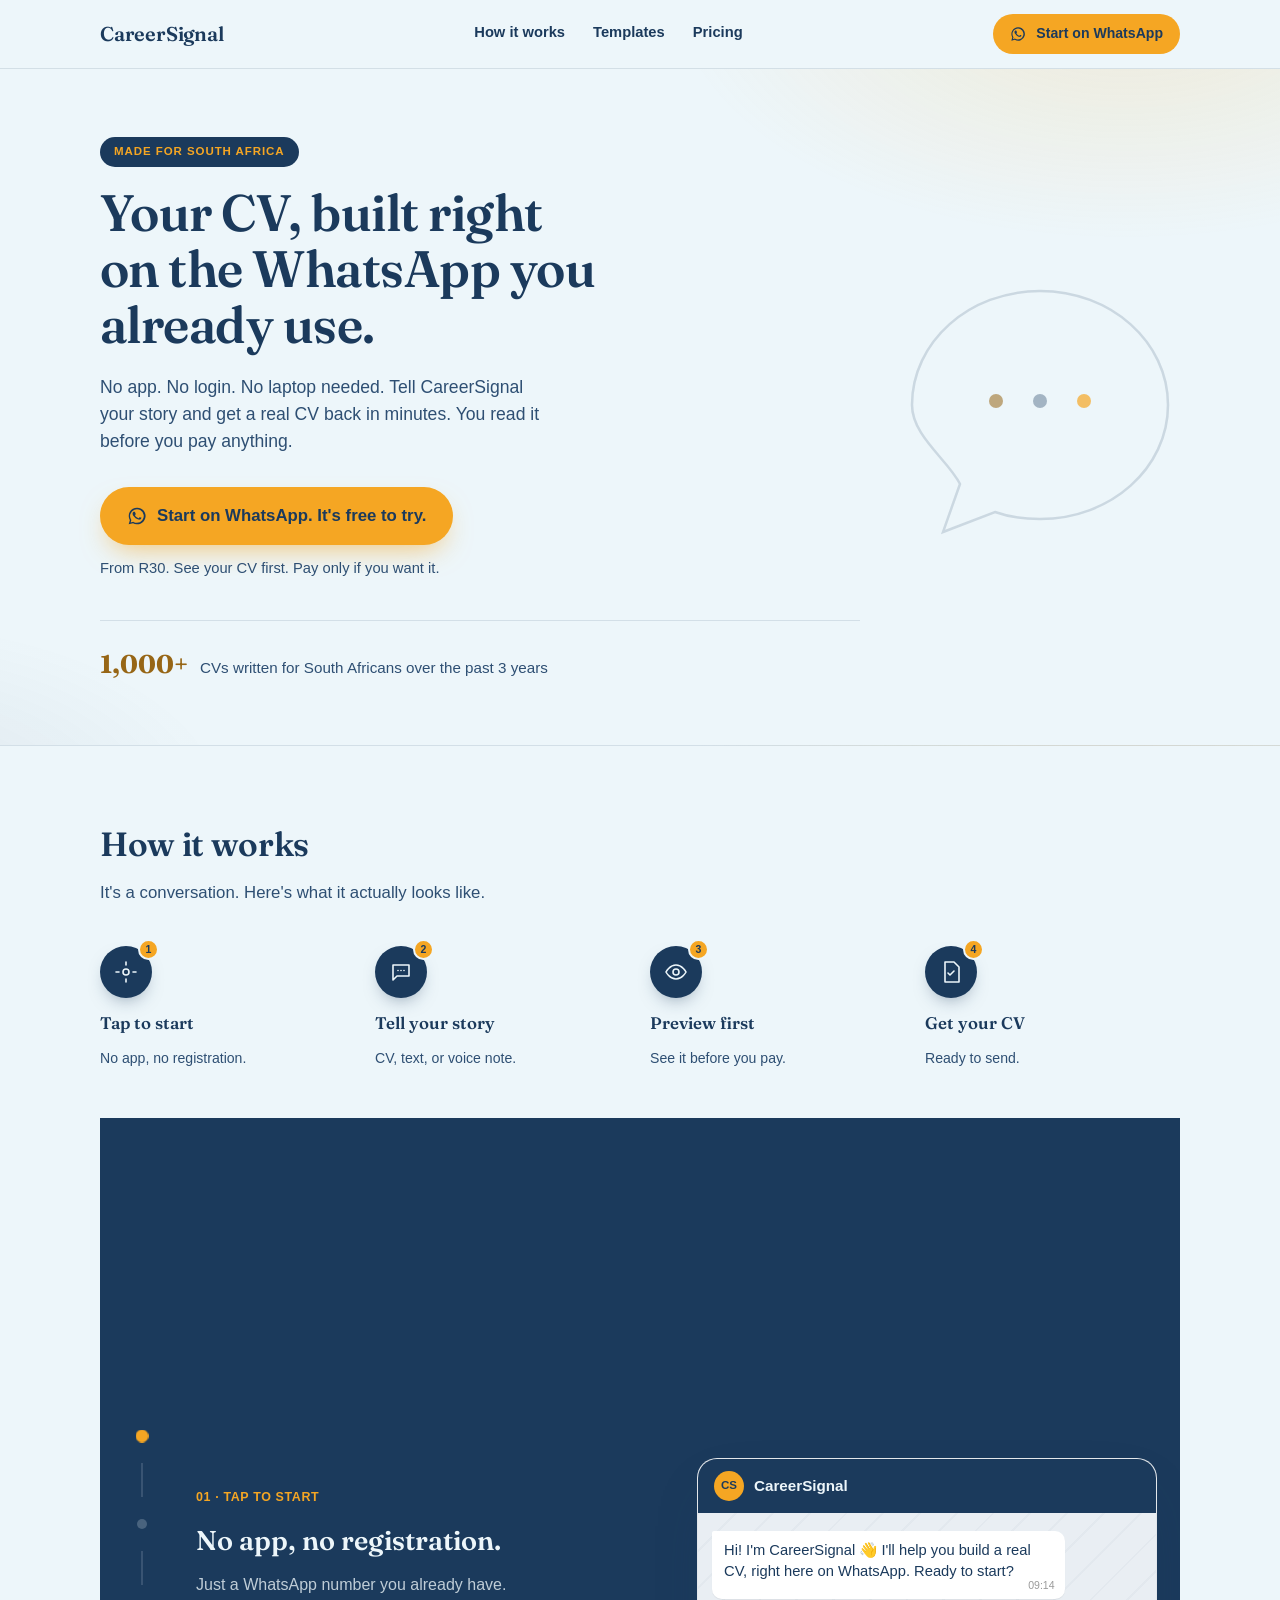
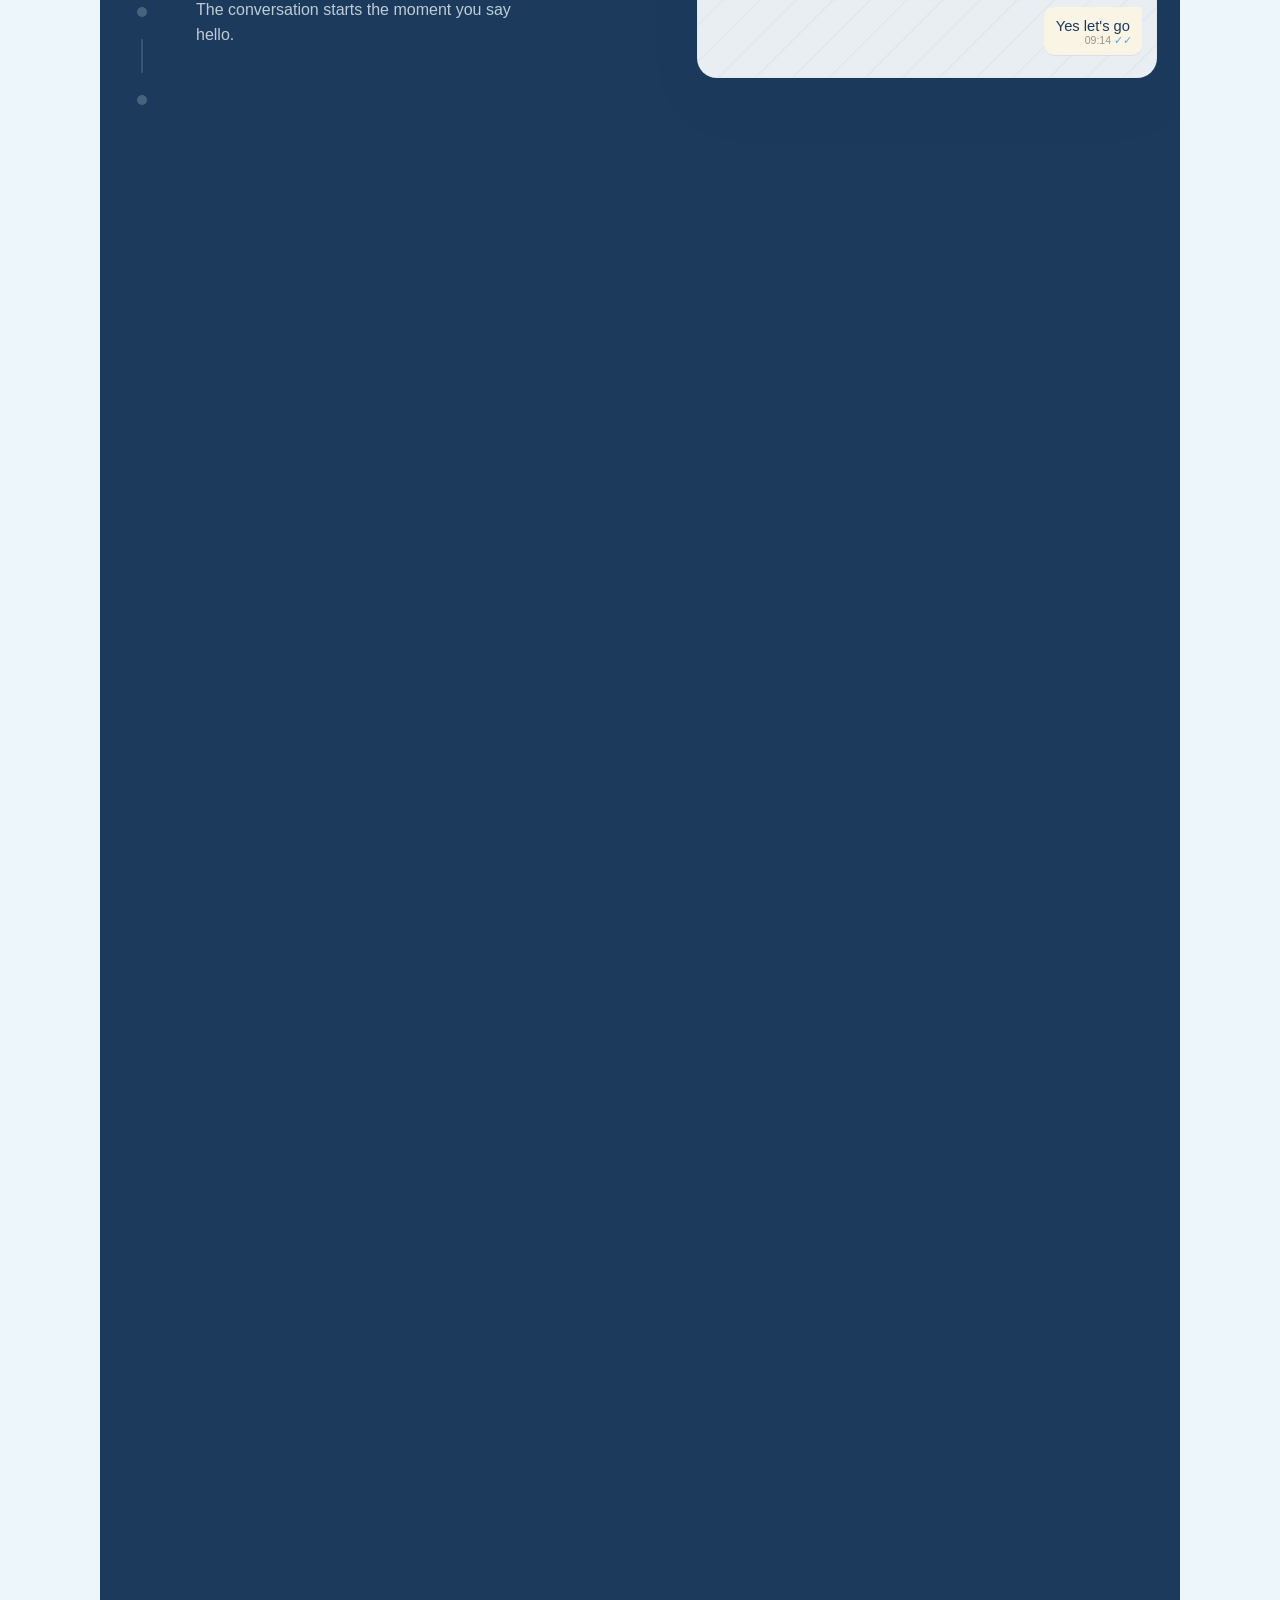
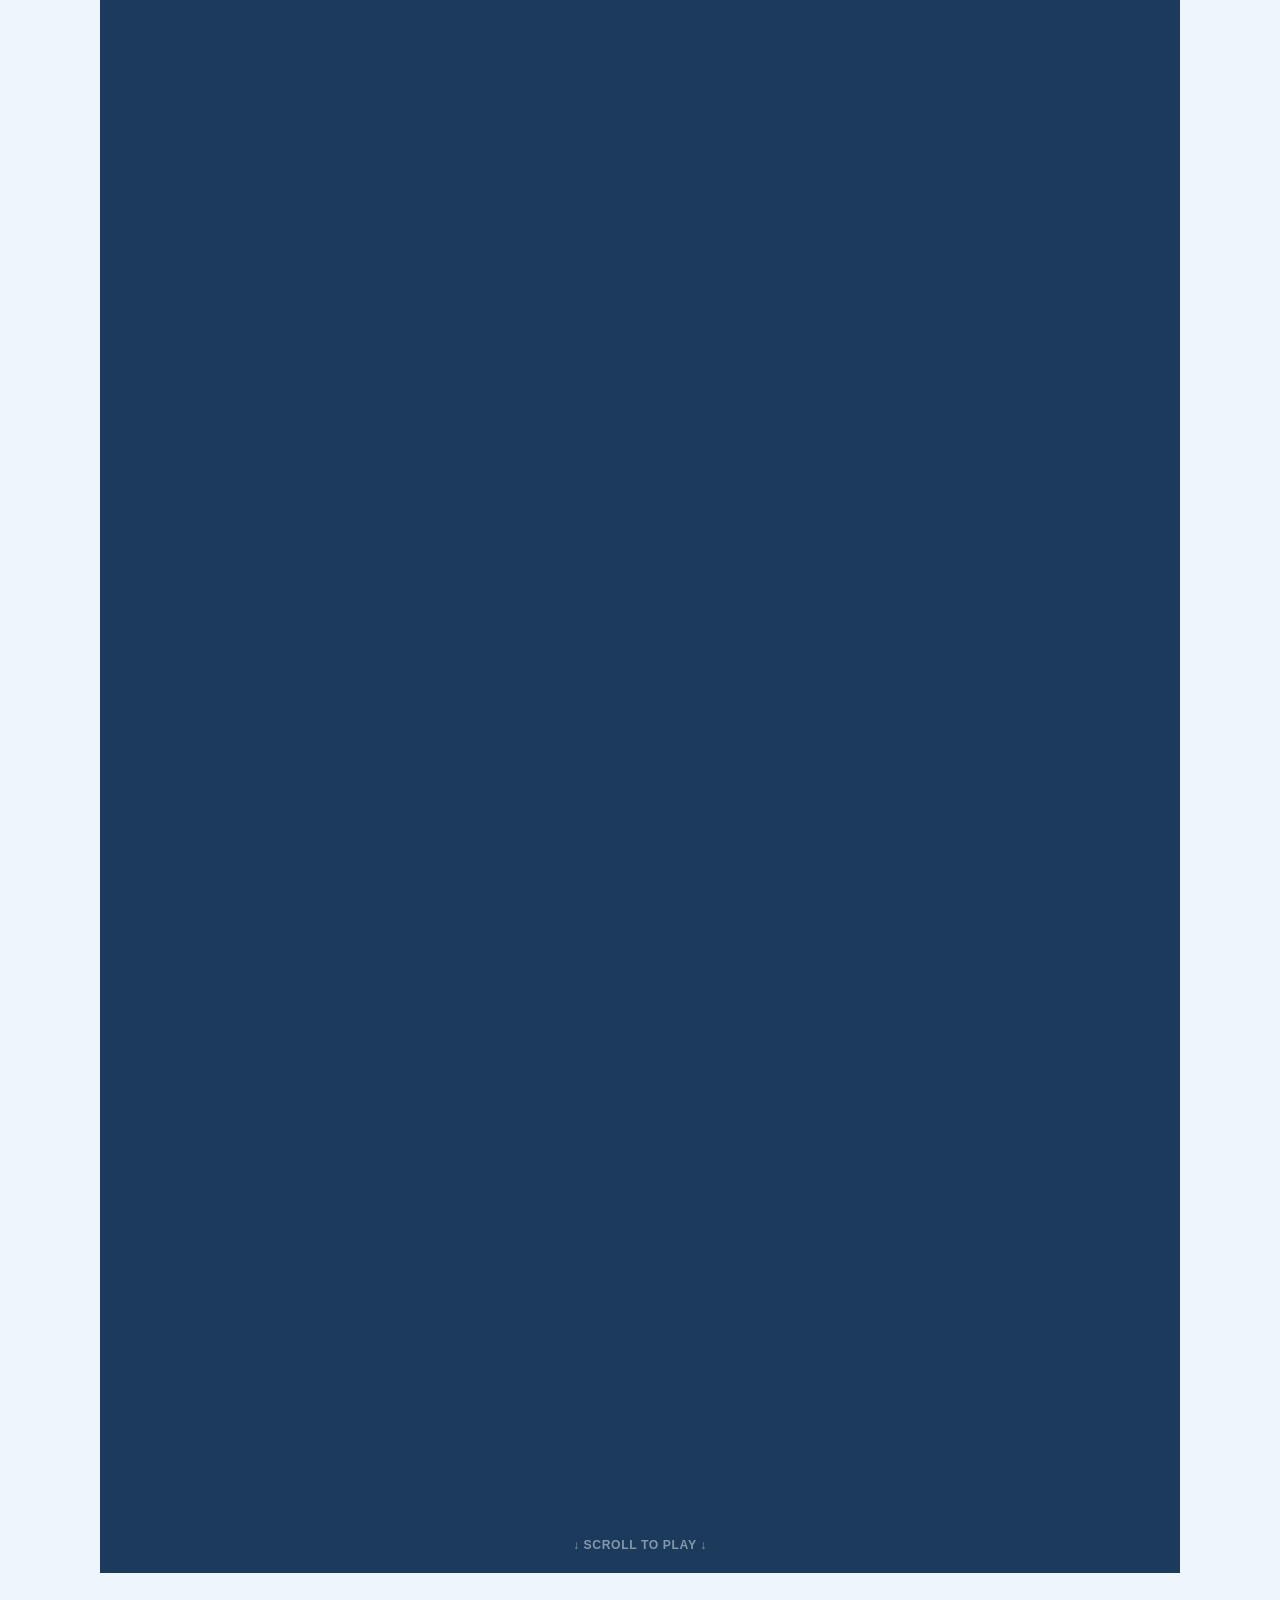
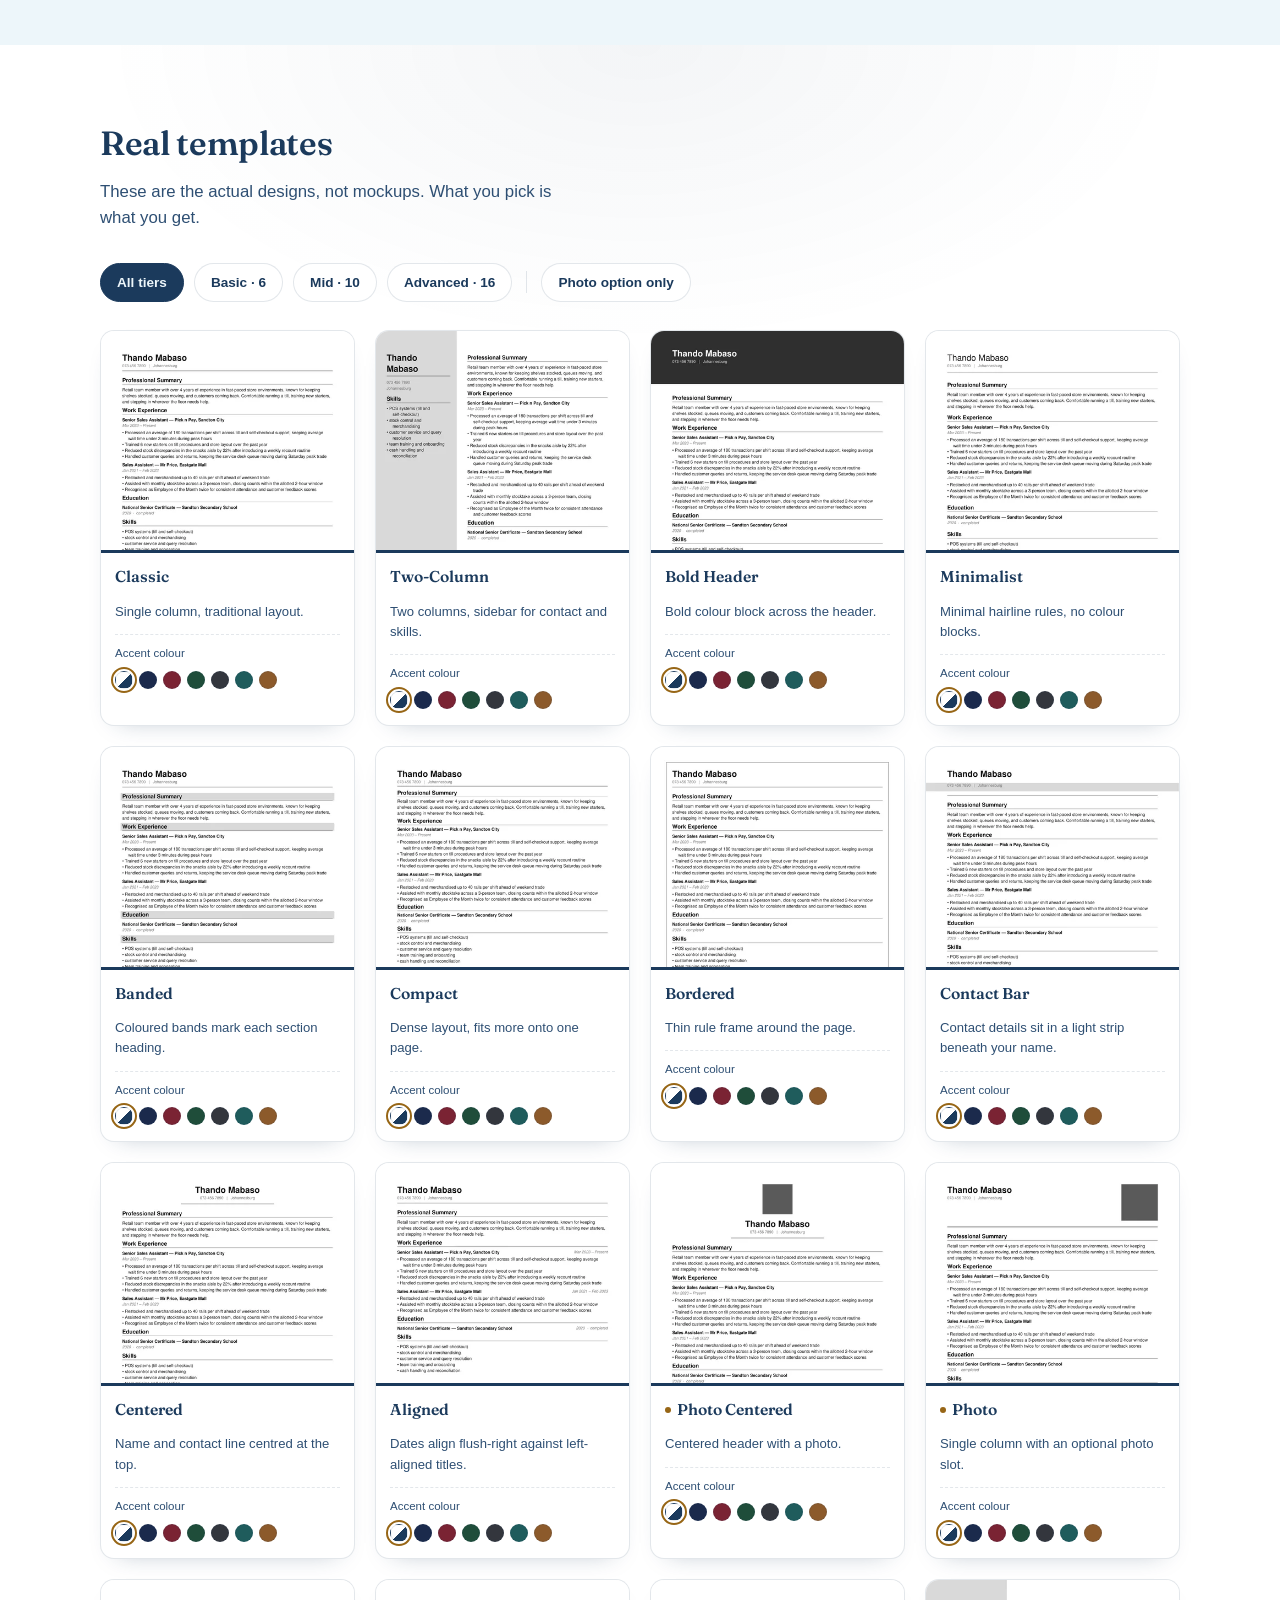
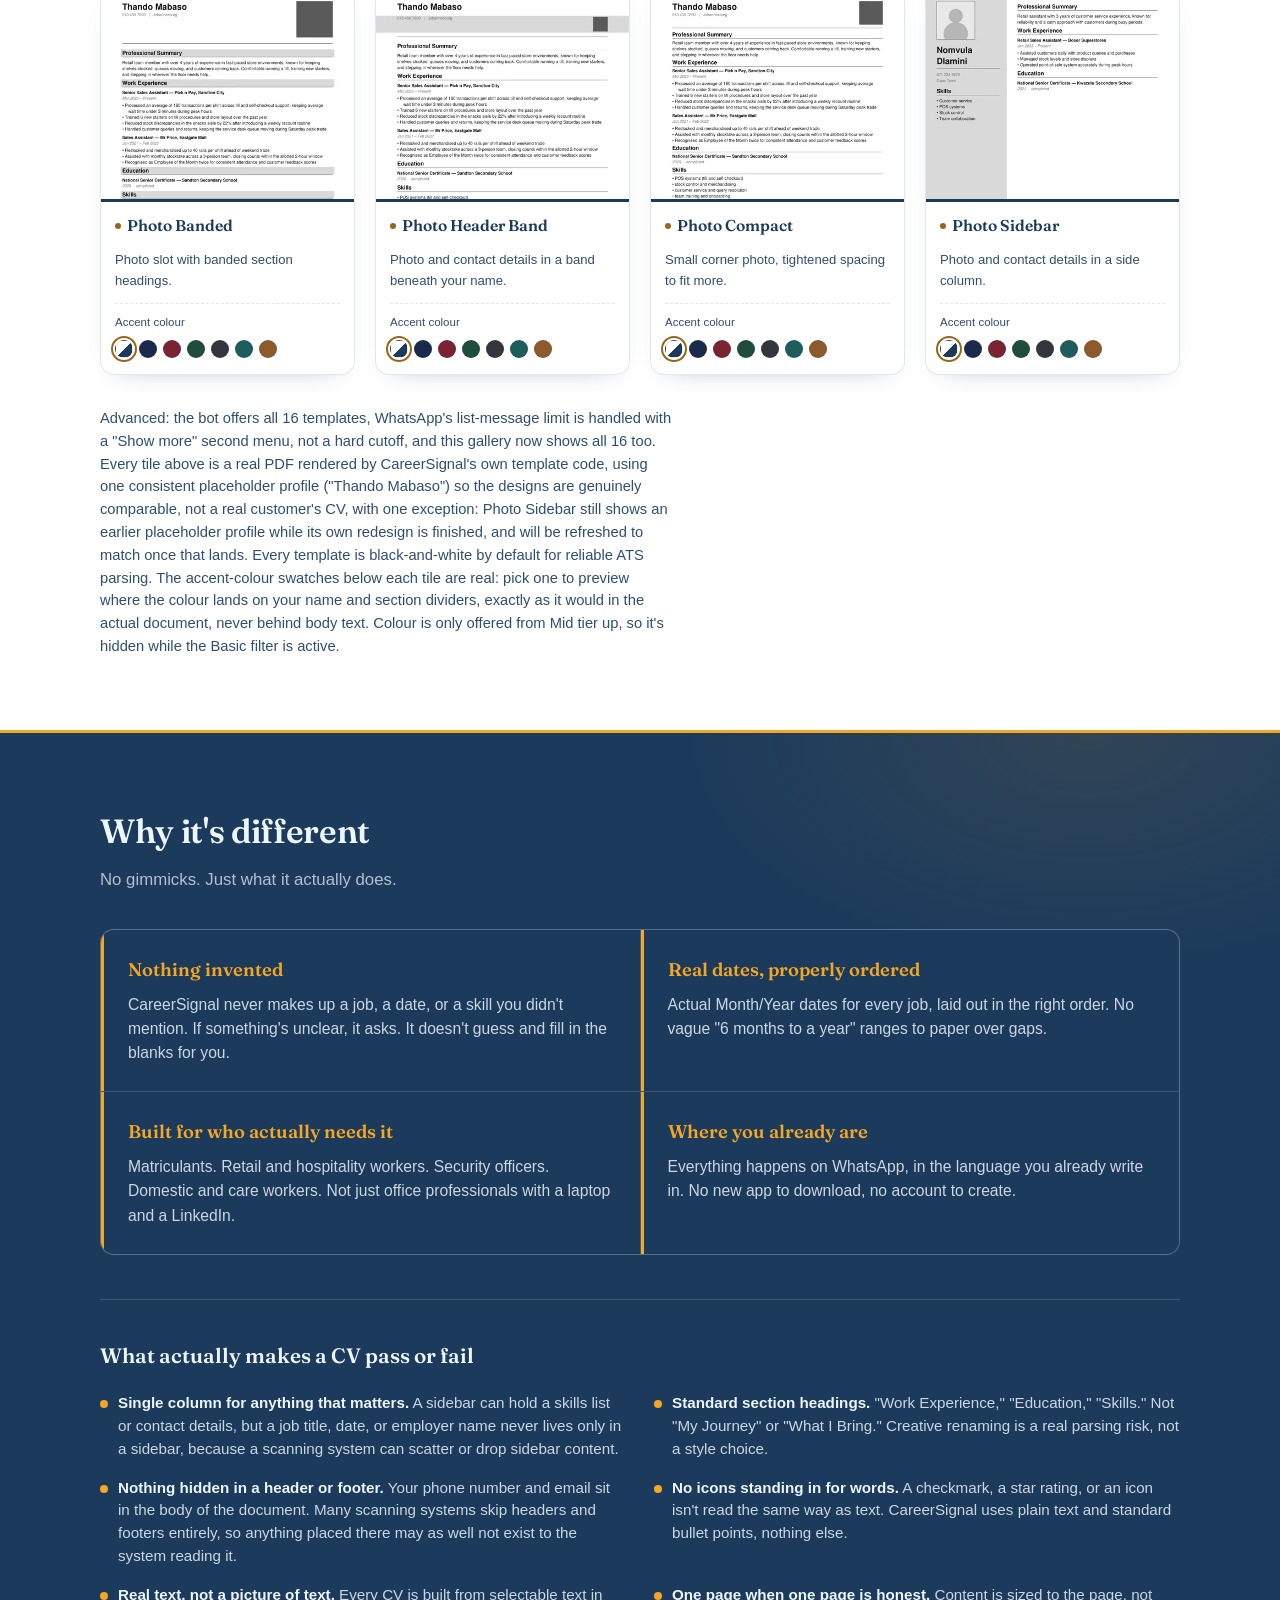
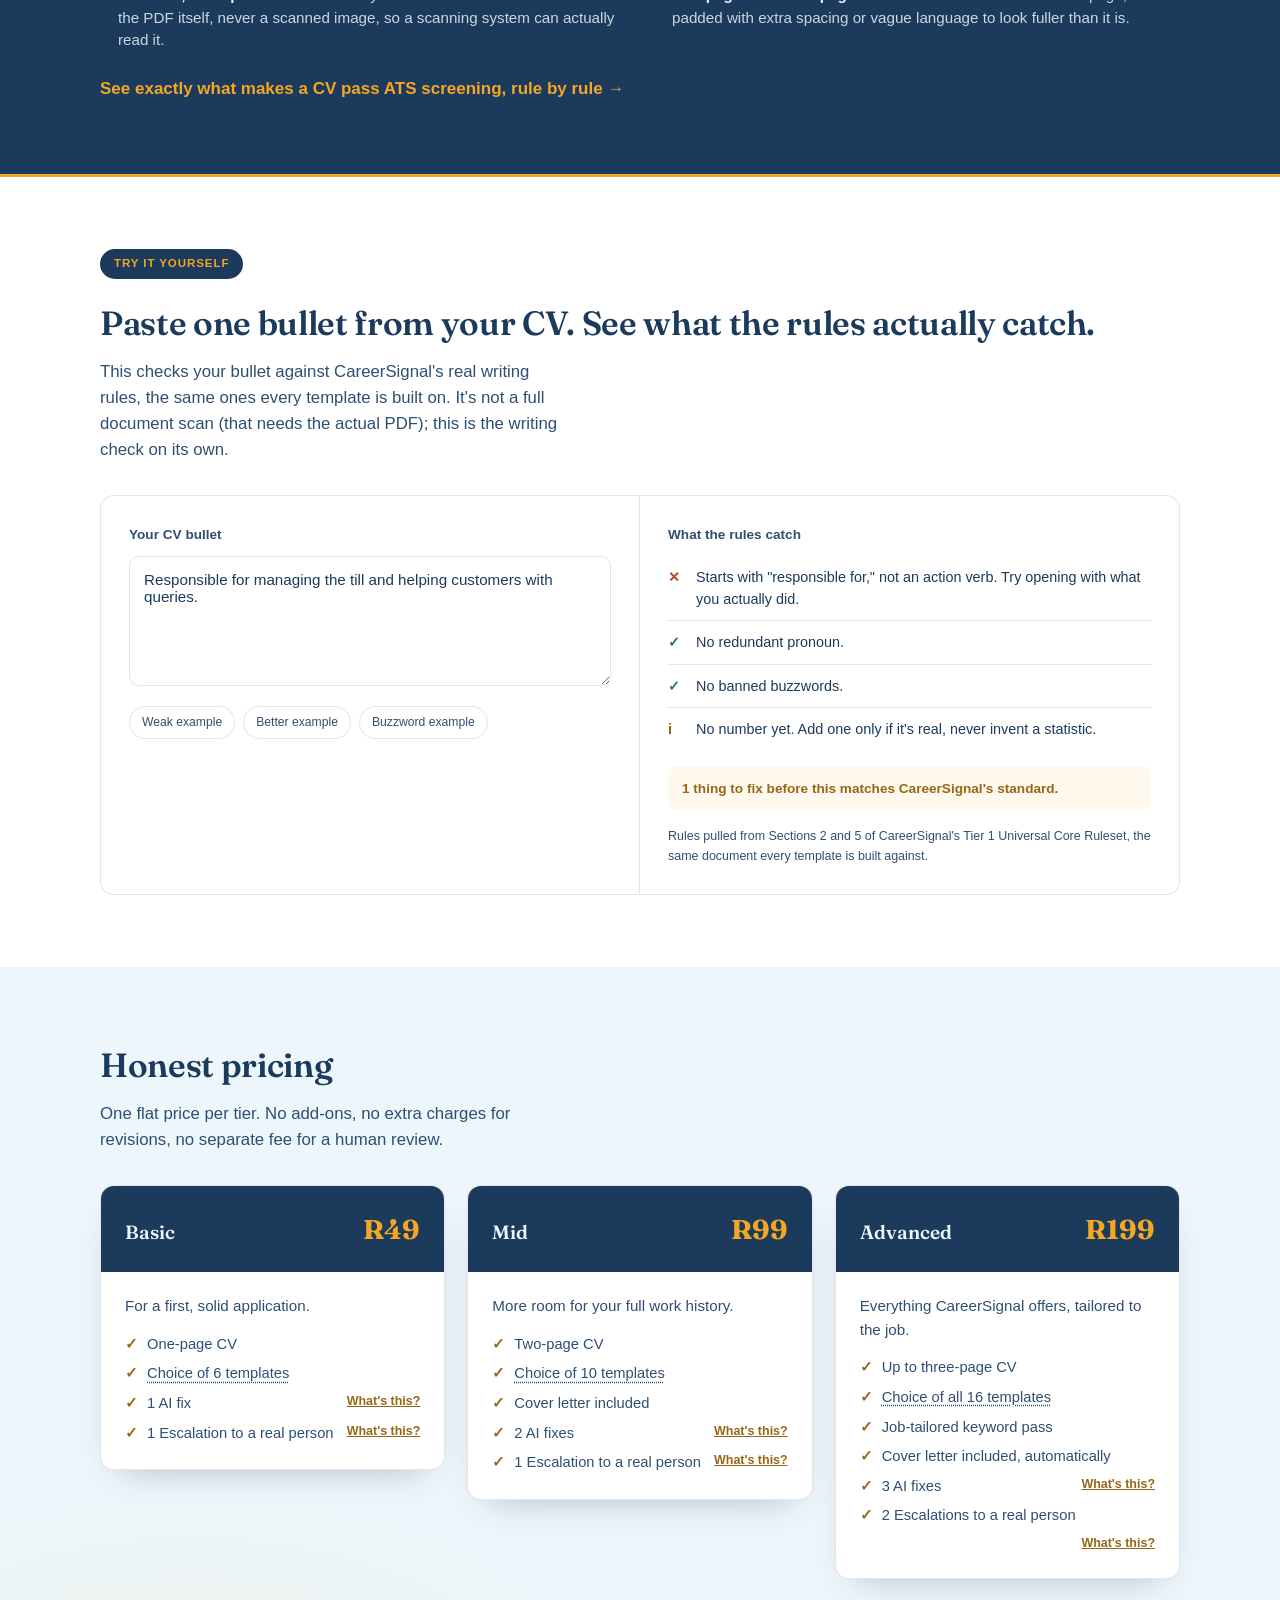
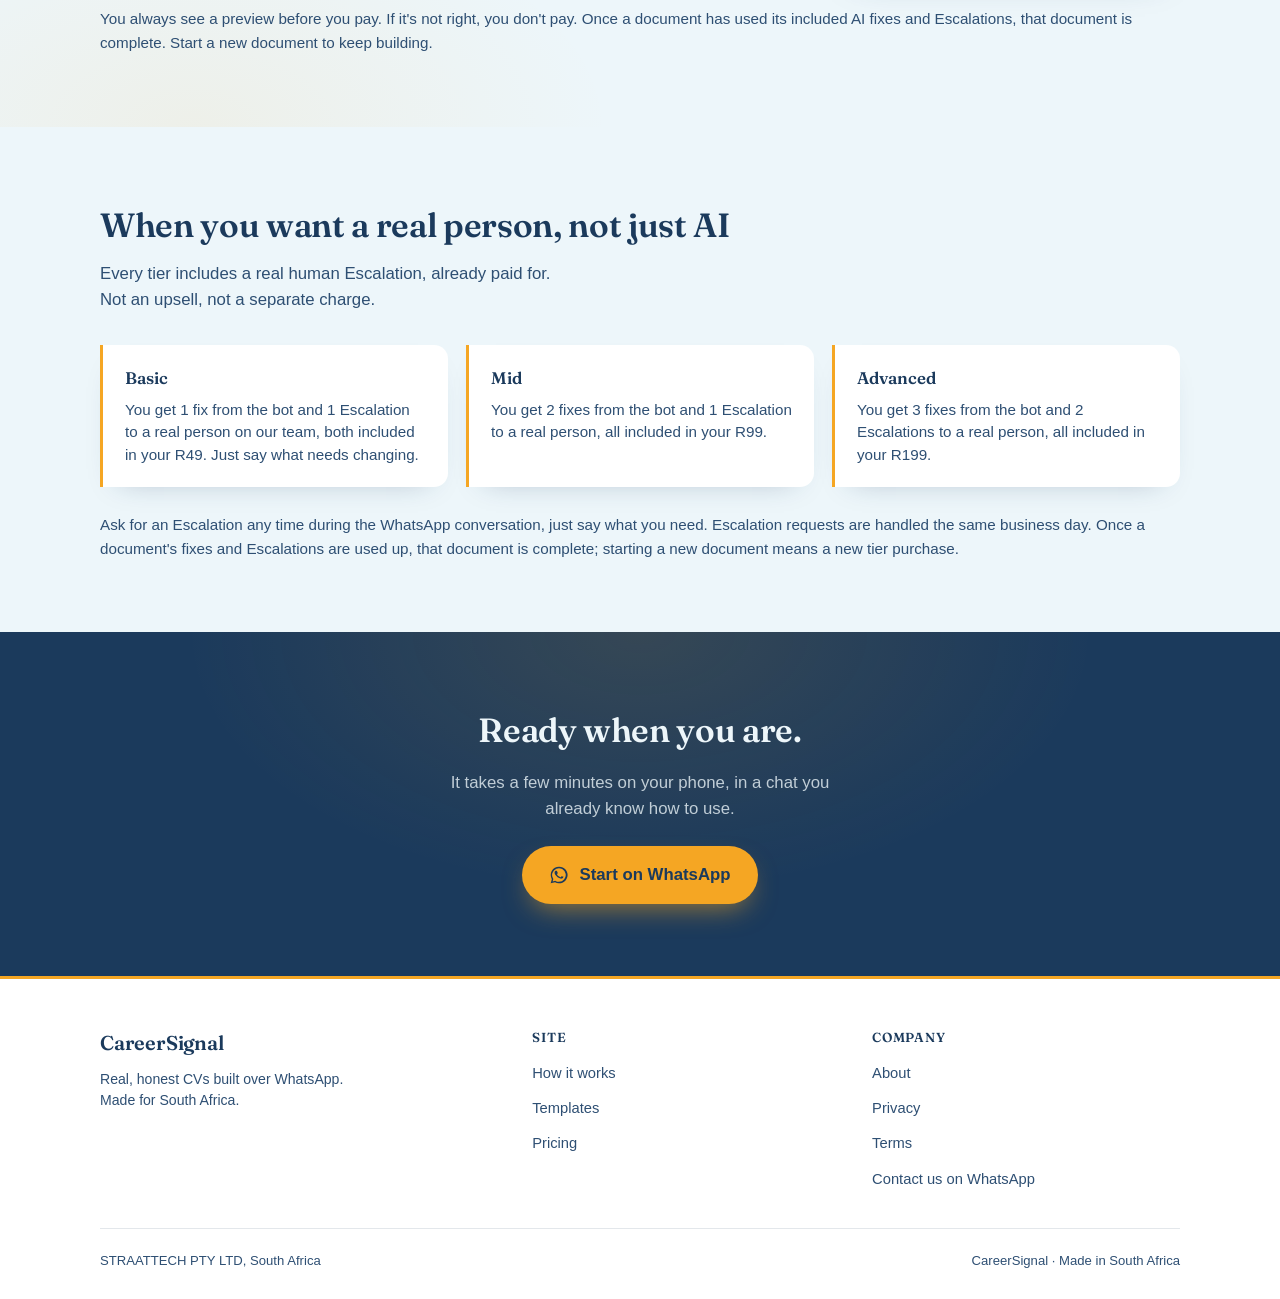
==== commit 3024729b: "Gallery: full re-render with Thando Mabaso, add all 6 Advanced-only templates Re-rendered all 15 non" ====
--- a/index.html
+++ b/index.html
@@ -266,7 +266,7 @@
         <button type="button" class="filter-btn" data-filter-tier="all" aria-pressed="true">All tiers</button>
         <button type="button" class="filter-btn" data-filter-tier="basic" aria-pressed="false">Basic <span aria-hidden="true">&middot;</span> 6</button>
         <button type="button" class="filter-btn" data-filter-tier="mid" aria-pressed="false">Mid <span aria-hidden="true">&middot;</span> 10</button>
-        <button type="button" class="filter-btn" data-filter-tier="advanced" aria-pressed="false">Advanced <span aria-hidden="true">&middot;</span> 10 shown, 16 in the bot</button>
+        <button type="button" class="filter-btn" data-filter-tier="advanced" aria-pressed="false">Advanced <span aria-hidden="true">&middot;</span> 16</button>
         <span class="filter-divider" aria-hidden="true"></span>
         <button type="button" class="filter-btn filter-btn-photo" data-filter-photo aria-pressed="false">Photo option only</button>
       </div>
@@ -441,6 +441,118 @@
             </div>
           </div>
         </div>
+        <div class="template-tile" data-tiers="advanced" data-photo="false">
+          <picture>
+
+            <source srcset="/assets/templates/tmpl-bordered.webp" type="image/webp">
+
+            <img src="/assets/templates/tmpl-bordered.png" alt="Bordered template: a thin rule frame around the page, rendered from the real one-page CV template with sample content." loading="lazy" width="460" height="399">
+
+          </picture>
+          <div class="template-tile-body">
+            <div class="template-tile-name">
+              <span class="tile-name-text">Bordered</span>
+              <span class="tile-accent-rule" aria-hidden="true"></span>
+            </div>
+            <p class="template-tile-desc">Thin rule frame around the page.</p>
+            <div class="color-picker" data-color-picker>
+              <span class="color-picker-label">Accent colour</span>
+              <div class="color-swatches" role="group" aria-label="Choose an accent colour for Bordered">
+                <button type="button" class="color-swatch color-swatch-gray" data-color="grayscale" aria-pressed="true" aria-label="Black and white, default"></button>
+                <button type="button" class="color-swatch" data-color="deep-navy" data-hex="#1B2A4C" aria-pressed="false" aria-label="Deep Navy"></button>
+                <button type="button" class="color-swatch" data-color="burgundy" data-hex="#7A2333" aria-pressed="false" aria-label="Burgundy"></button>
+                <button type="button" class="color-swatch" data-color="forest-green" data-hex="#1F4D3A" aria-pressed="false" aria-label="Forest Green"></button>
+                <button type="button" class="color-swatch" data-color="charcoal" data-hex="#33363D" aria-pressed="false" aria-label="Charcoal"></button>
+                <button type="button" class="color-swatch" data-color="teal" data-hex="#1F5C5C" aria-pressed="false" aria-label="Teal"></button>
+                <button type="button" class="color-swatch" data-color="bronze" data-hex="#8C5A2B" aria-pressed="false" aria-label="Bronze"></button>
+              </div>
+            </div>
+          </div>
+        </div>
+        <div class="template-tile" data-tiers="advanced" data-photo="false">
+          <picture>
+
+            <source srcset="/assets/templates/tmpl-contact-bar.webp" type="image/webp">
+
+            <img src="/assets/templates/tmpl-contact-bar.png" alt="Contact Bar template: a light strip holds your contact details beneath your name, rendered from the real one-page CV template with sample content." loading="lazy" width="460" height="399">
+
+          </picture>
+          <div class="template-tile-body">
+            <div class="template-tile-name">
+              <span class="tile-name-text">Contact Bar</span>
+              <span class="tile-accent-rule" aria-hidden="true"></span>
+            </div>
+            <p class="template-tile-desc">Contact details sit in a light strip beneath your name.</p>
+            <div class="color-picker" data-color-picker>
+              <span class="color-picker-label">Accent colour</span>
+              <div class="color-swatches" role="group" aria-label="Choose an accent colour for Contact Bar">
+                <button type="button" class="color-swatch color-swatch-gray" data-color="grayscale" aria-pressed="true" aria-label="Black and white, default"></button>
+                <button type="button" class="color-swatch" data-color="deep-navy" data-hex="#1B2A4C" aria-pressed="false" aria-label="Deep Navy"></button>
+                <button type="button" class="color-swatch" data-color="burgundy" data-hex="#7A2333" aria-pressed="false" aria-label="Burgundy"></button>
+                <button type="button" class="color-swatch" data-color="forest-green" data-hex="#1F4D3A" aria-pressed="false" aria-label="Forest Green"></button>
+                <button type="button" class="color-swatch" data-color="charcoal" data-hex="#33363D" aria-pressed="false" aria-label="Charcoal"></button>
+                <button type="button" class="color-swatch" data-color="teal" data-hex="#1F5C5C" aria-pressed="false" aria-label="Teal"></button>
+                <button type="button" class="color-swatch" data-color="bronze" data-hex="#8C5A2B" aria-pressed="false" aria-label="Bronze"></button>
+              </div>
+            </div>
+          </div>
+        </div>
+        <div class="template-tile" data-tiers="advanced" data-photo="false">
+          <picture>
+
+            <source srcset="/assets/templates/tmpl-centered.webp" type="image/webp">
+
+            <img src="/assets/templates/tmpl-centered.png" alt="Centered template: name and contact line centred at the top, rendered from the real one-page CV template with sample content." loading="lazy" width="460" height="399">
+
+          </picture>
+          <div class="template-tile-body">
+            <div class="template-tile-name">
+              <span class="tile-name-text">Centered</span>
+              <span class="tile-accent-rule" aria-hidden="true"></span>
+            </div>
+            <p class="template-tile-desc">Name and contact line centred at the top.</p>
+            <div class="color-picker" data-color-picker>
+              <span class="color-picker-label">Accent colour</span>
+              <div class="color-swatches" role="group" aria-label="Choose an accent colour for Centered">
+                <button type="button" class="color-swatch color-swatch-gray" data-color="grayscale" aria-pressed="true" aria-label="Black and white, default"></button>
+                <button type="button" class="color-swatch" data-color="deep-navy" data-hex="#1B2A4C" aria-pressed="false" aria-label="Deep Navy"></button>
+                <button type="button" class="color-swatch" data-color="burgundy" data-hex="#7A2333" aria-pressed="false" aria-label="Burgundy"></button>
+                <button type="button" class="color-swatch" data-color="forest-green" data-hex="#1F4D3A" aria-pressed="false" aria-label="Forest Green"></button>
+                <button type="button" class="color-swatch" data-color="charcoal" data-hex="#33363D" aria-pressed="false" aria-label="Charcoal"></button>
+                <button type="button" class="color-swatch" data-color="teal" data-hex="#1F5C5C" aria-pressed="false" aria-label="Teal"></button>
+                <button type="button" class="color-swatch" data-color="bronze" data-hex="#8C5A2B" aria-pressed="false" aria-label="Bronze"></button>
+              </div>
+            </div>
+          </div>
+        </div>
+        <div class="template-tile" data-tiers="advanced" data-photo="false">
+          <picture>
+
+            <source srcset="/assets/templates/tmpl-aligned.webp" type="image/webp">
+
+            <img src="/assets/templates/tmpl-aligned.png" alt="Aligned template: dates sit flush-right against left-aligned job titles, rendered from the real one-page CV template with sample content." loading="lazy" width="460" height="399">
+
+          </picture>
+          <div class="template-tile-body">
+            <div class="template-tile-name">
+              <span class="tile-name-text">Aligned</span>
+              <span class="tile-accent-rule" aria-hidden="true"></span>
+            </div>
+            <p class="template-tile-desc">Dates align flush-right against left-aligned titles.</p>
+            <div class="color-picker" data-color-picker>
+              <span class="color-picker-label">Accent colour</span>
+              <div class="color-swatches" role="group" aria-label="Choose an accent colour for Aligned">
+                <button type="button" class="color-swatch color-swatch-gray" data-color="grayscale" aria-pressed="true" aria-label="Black and white, default"></button>
+                <button type="button" class="color-swatch" data-color="deep-navy" data-hex="#1B2A4C" aria-pressed="false" aria-label="Deep Navy"></button>
+                <button type="button" class="color-swatch" data-color="burgundy" data-hex="#7A2333" aria-pressed="false" aria-label="Burgundy"></button>
+                <button type="button" class="color-swatch" data-color="forest-green" data-hex="#1F4D3A" aria-pressed="false" aria-label="Forest Green"></button>
+                <button type="button" class="color-swatch" data-color="charcoal" data-hex="#33363D" aria-pressed="false" aria-label="Charcoal"></button>
+                <button type="button" class="color-swatch" data-color="teal" data-hex="#1F5C5C" aria-pressed="false" aria-label="Teal"></button>
+                <button type="button" class="color-swatch" data-color="bronze" data-hex="#8C5A2B" aria-pressed="false" aria-label="Bronze"></button>
+              </div>
+            </div>
+          </div>
+        </div>
         <div class="template-tile" data-tiers="basic mid advanced" data-photo="true">
           <picture>
 
@@ -528,6 +640,64 @@
             </div>
           </div>
         </div>
+        <div class="template-tile" data-tiers="advanced" data-photo="true">
+          <picture>
+
+            <source srcset="/assets/templates/tmpl-photo-header-band.webp" type="image/webp">
+
+            <img src="/assets/templates/tmpl-photo-header-band.png" alt="Photo Header Band template: a light band holds your photo and contact details beneath your name, rendered from the real one-page CV template with sample content." loading="lazy" width="460" height="399">
+
+          </picture>
+          <div class="template-tile-body">
+            <div class="template-tile-name">
+              <span class="photo-dot" aria-hidden="true"></span>
+              <span class="tile-name-text">Photo Header Band</span>
+              <span class="tile-accent-rule" aria-hidden="true"></span>
+            </div>
+            <p class="template-tile-desc">Photo and contact details in a band beneath your name.</p>
+            <div class="color-picker" data-color-picker>
+              <span class="color-picker-label">Accent colour</span>
+              <div class="color-swatches" role="group" aria-label="Choose an accent colour for Photo Header Band">
+                <button type="button" class="color-swatch color-swatch-gray" data-color="grayscale" aria-pressed="true" aria-label="Black and white, default"></button>
+                <button type="button" class="color-swatch" data-color="deep-navy" data-hex="#1B2A4C" aria-pressed="false" aria-label="Deep Navy"></button>
+                <button type="button" class="color-swatch" data-color="burgundy" data-hex="#7A2333" aria-pressed="false" aria-label="Burgundy"></button>
+                <button type="button" class="color-swatch" data-color="forest-green" data-hex="#1F4D3A" aria-pressed="false" aria-label="Forest Green"></button>
+                <button type="button" class="color-swatch" data-color="charcoal" data-hex="#33363D" aria-pressed="false" aria-label="Charcoal"></button>
+                <button type="button" class="color-swatch" data-color="teal" data-hex="#1F5C5C" aria-pressed="false" aria-label="Teal"></button>
+                <button type="button" class="color-swatch" data-color="bronze" data-hex="#8C5A2B" aria-pressed="false" aria-label="Bronze"></button>
+              </div>
+            </div>
+          </div>
+        </div>
+        <div class="template-tile" data-tiers="advanced" data-photo="true">
+          <picture>
+
+            <source srcset="/assets/templates/tmpl-photo-compact.webp" type="image/webp">
+
+            <img src="/assets/templates/tmpl-photo-compact.png" alt="Photo Compact template: a small photo in the corner with tightened spacing to fit more onto one page, rendered from the real one-page CV template with sample content." loading="lazy" width="460" height="399">
+
+          </picture>
+          <div class="template-tile-body">
+            <div class="template-tile-name">
+              <span class="photo-dot" aria-hidden="true"></span>
+              <span class="tile-name-text">Photo Compact</span>
+              <span class="tile-accent-rule" aria-hidden="true"></span>
+            </div>
+            <p class="template-tile-desc">Small corner photo, tightened spacing to fit more.</p>
+            <div class="color-picker" data-color-picker>
+              <span class="color-picker-label">Accent colour</span>
+              <div class="color-swatches" role="group" aria-label="Choose an accent colour for Photo Compact">
+                <button type="button" class="color-swatch color-swatch-gray" data-color="grayscale" aria-pressed="true" aria-label="Black and white, default"></button>
+                <button type="button" class="color-swatch" data-color="deep-navy" data-hex="#1B2A4C" aria-pressed="false" aria-label="Deep Navy"></button>
+                <button type="button" class="color-swatch" data-color="burgundy" data-hex="#7A2333" aria-pressed="false" aria-label="Burgundy"></button>
+                <button type="button" class="color-swatch" data-color="forest-green" data-hex="#1F4D3A" aria-pressed="false" aria-label="Forest Green"></button>
+                <button type="button" class="color-swatch" data-color="charcoal" data-hex="#33363D" aria-pressed="false" aria-label="Charcoal"></button>
+                <button type="button" class="color-swatch" data-color="teal" data-hex="#1F5C5C" aria-pressed="false" aria-label="Teal"></button>
+                <button type="button" class="color-swatch" data-color="bronze" data-hex="#8C5A2B" aria-pressed="false" aria-label="Bronze"></button>
+              </div>
+            </div>
+          </div>
+        </div>
         <div class="template-tile" data-tiers="mid advanced" data-photo="true">
           <picture>
 
@@ -561,7 +731,7 @@
 
       <p class="template-empty" id="template-empty" hidden>No templates match that filter combination.</p>
 
-      <p class="templates-note">Advanced: the bot now offers all 16 templates. WhatsApp's list-message limit only caps how many fit in one menu, so it's handled with a "Show more" second menu, not a hard cutoff. This gallery still shows the same 10 tiles as Mid; the remaining 6 are being added to the website next. Every tile above is a real PDF rendered by CareerSignal's own template code, using one consistent placeholder profile ("Nomvula Dlamini") so the designs are genuinely comparable, not a real customer's CV. Every template is black-and-white by default for reliable ATS parsing. The accent-colour swatches below each tile are real: pick one to preview where the colour lands on your name and section dividers, exactly as it would in the actual document, never behind body text. Colour is only offered from Mid tier up, so it's hidden while the Basic filter is active.</p>
+      <p class="templates-note">Advanced: the bot offers all 16 templates, WhatsApp's list-message limit is handled with a "Show more" second menu, not a hard cutoff, and this gallery now shows all 16 too. Every tile above is a real PDF rendered by CareerSignal's own template code, using one consistent placeholder profile ("Thando Mabaso") so the designs are genuinely comparable, not a real customer's CV, with one exception: Photo Sidebar still shows an earlier placeholder profile while its own redesign is finished, and will be refreshed to match once that lands. Every template is black-and-white by default for reliable ATS parsing. The accent-colour swatches below each tile are real: pick one to preview where the colour lands on your name and section dividers, exactly as it would in the actual document, never behind body text. Colour is only offered from Mid tier up, so it's hidden while the Basic filter is active.</p>
     </div>
   </section>
 
@@ -696,7 +866,7 @@
             <p class="price-desc">Everything CareerSignal offers, tailored to the job.</p>
             <ul class="price-features">
               <li>Up to three-page CV</li>
-              <li><a href="#templates" class="tier-jump-link" data-jump-tier="advanced">Choice of all 16 templates (10 shown in the gallery so far)</a></li>
+              <li><a href="#templates" class="tier-jump-link" data-jump-tier="advanced">Choice of all 16 templates</a></li>
               <li>Job-tailored keyword pass</li>
               <li>Cover letter included, automatically</li>
               <li>
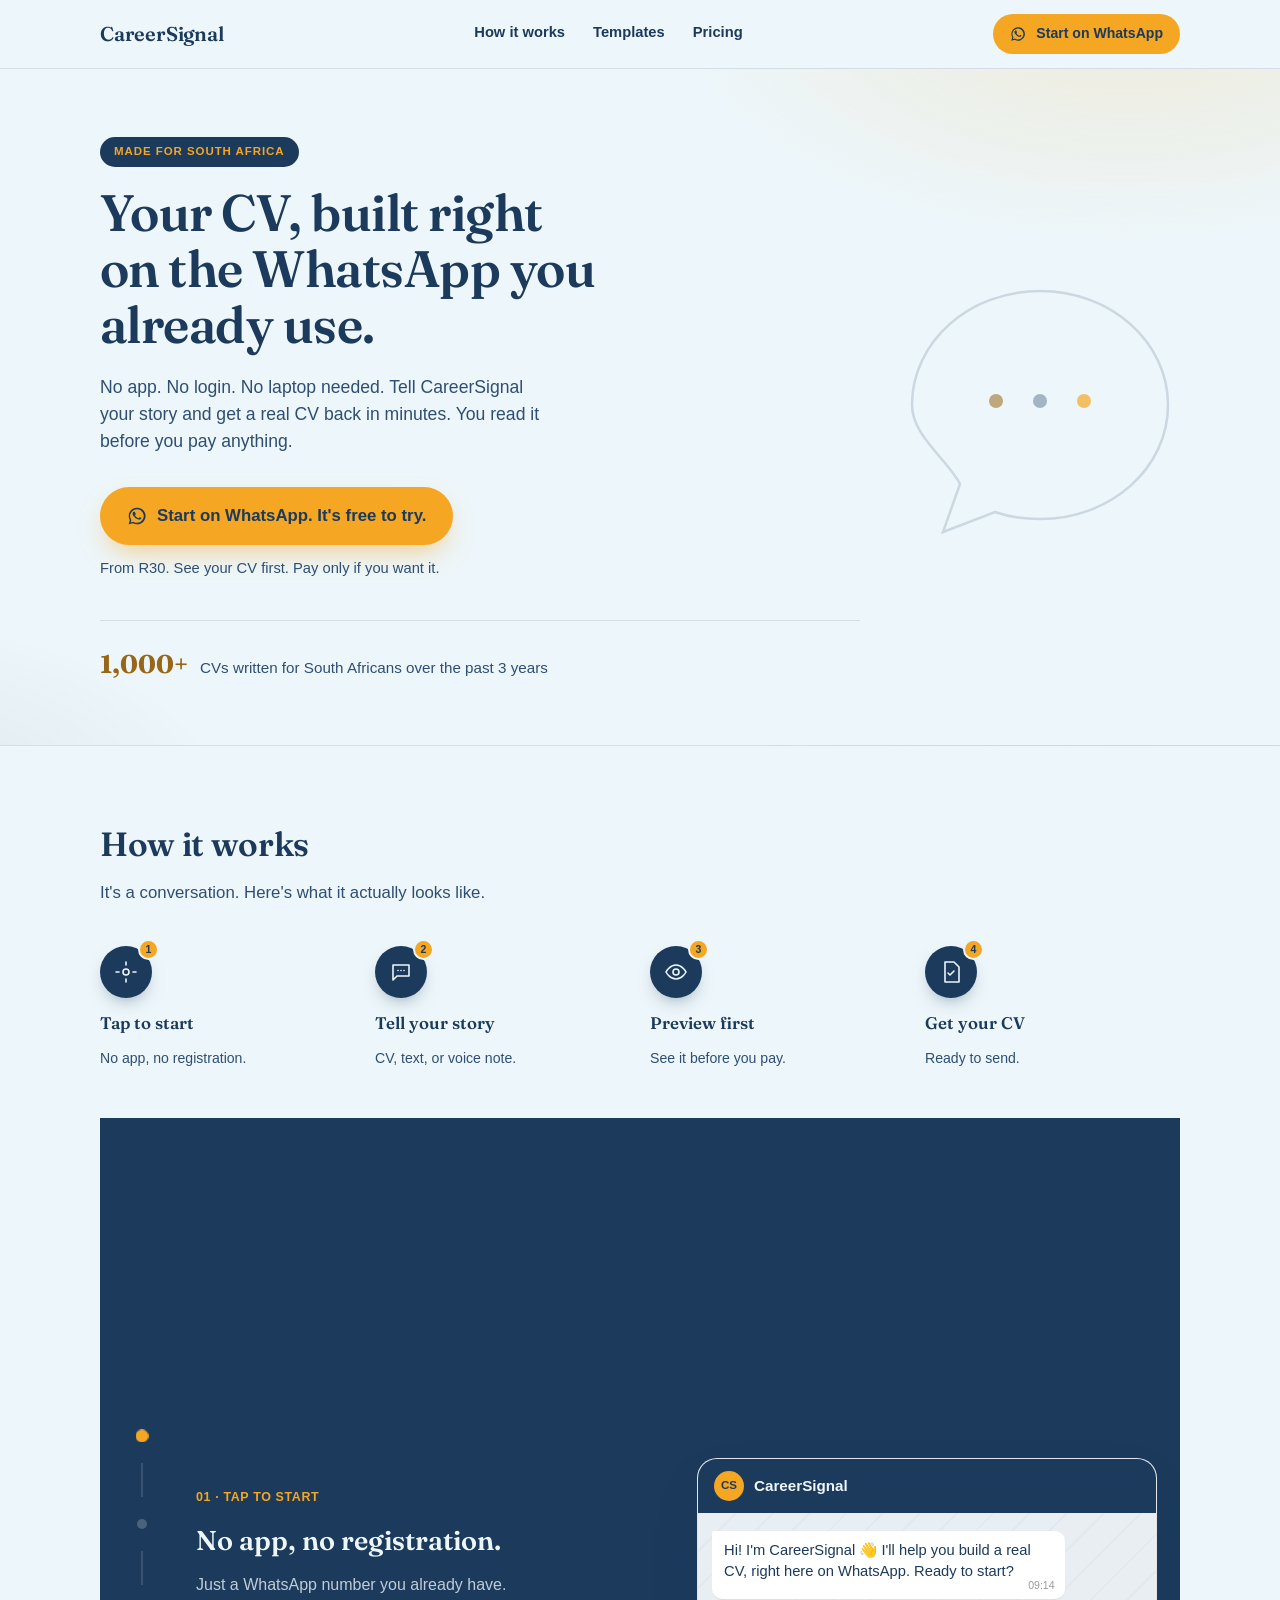
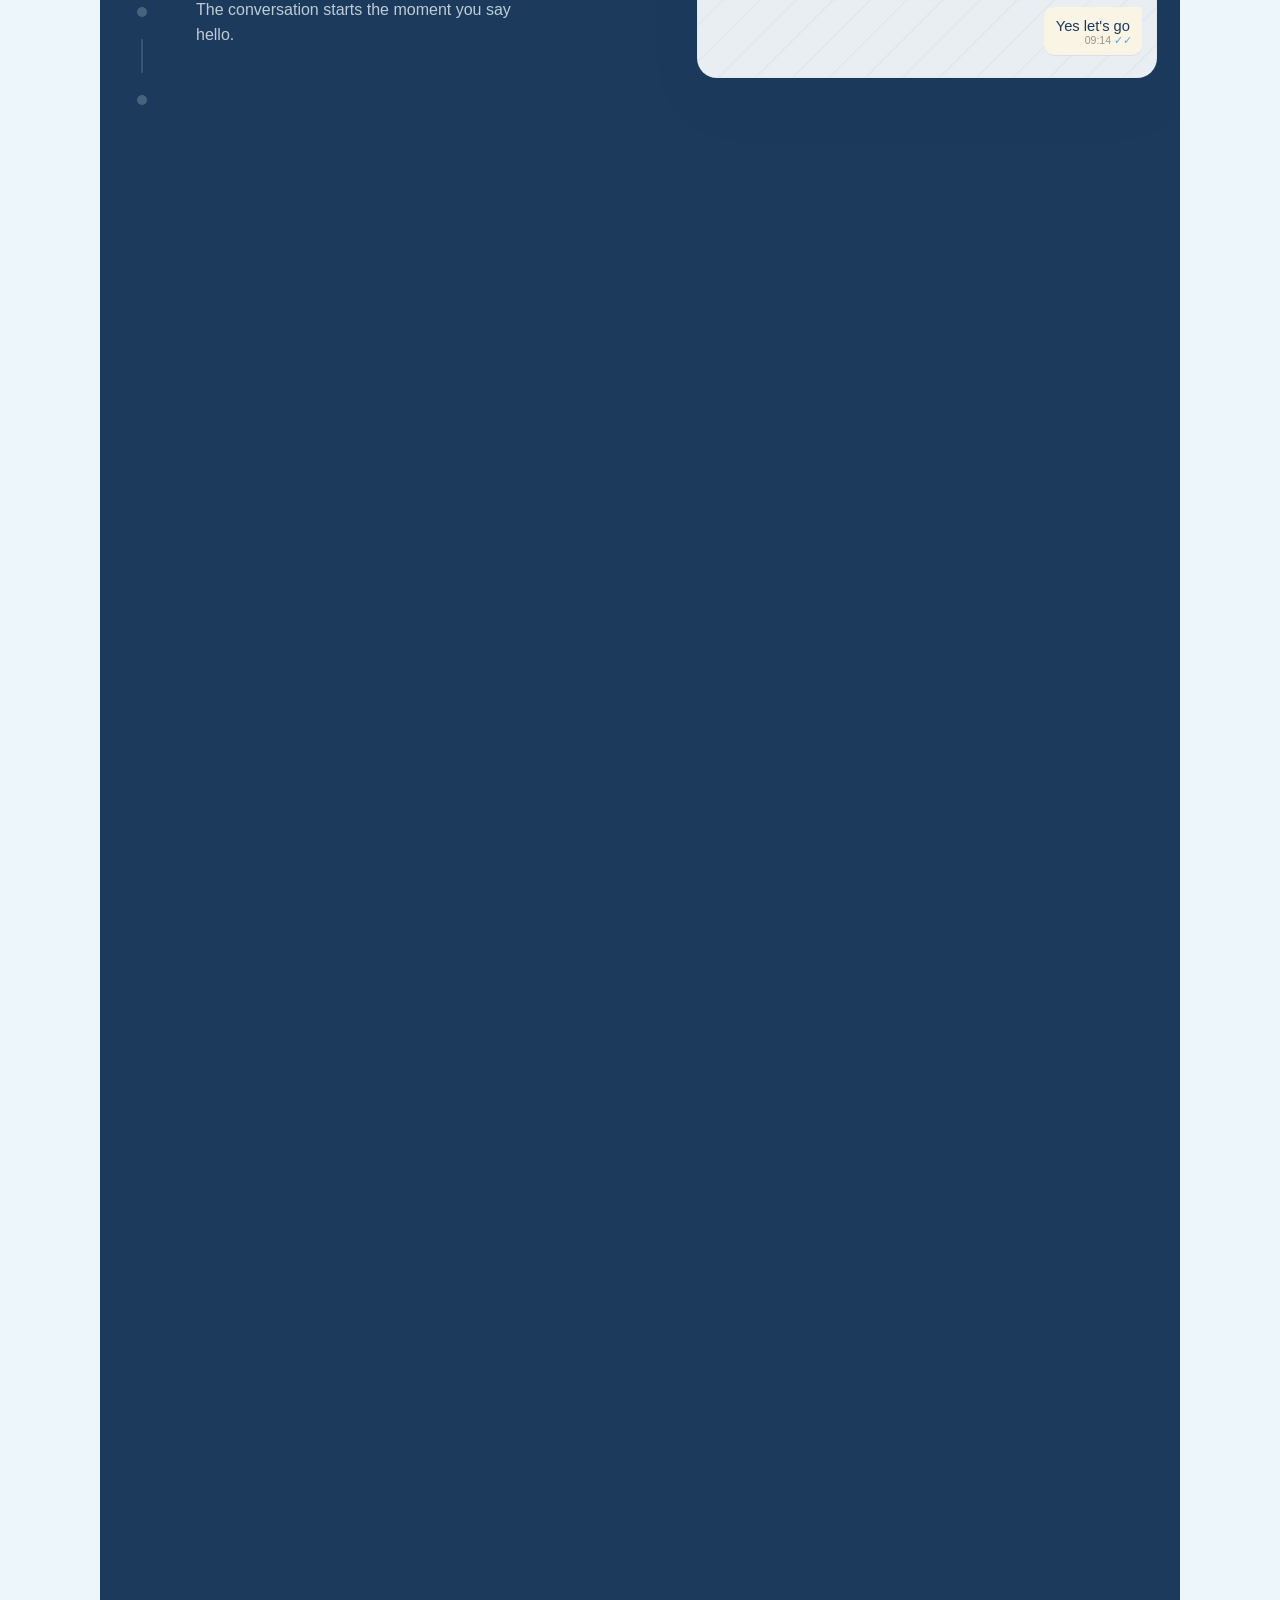
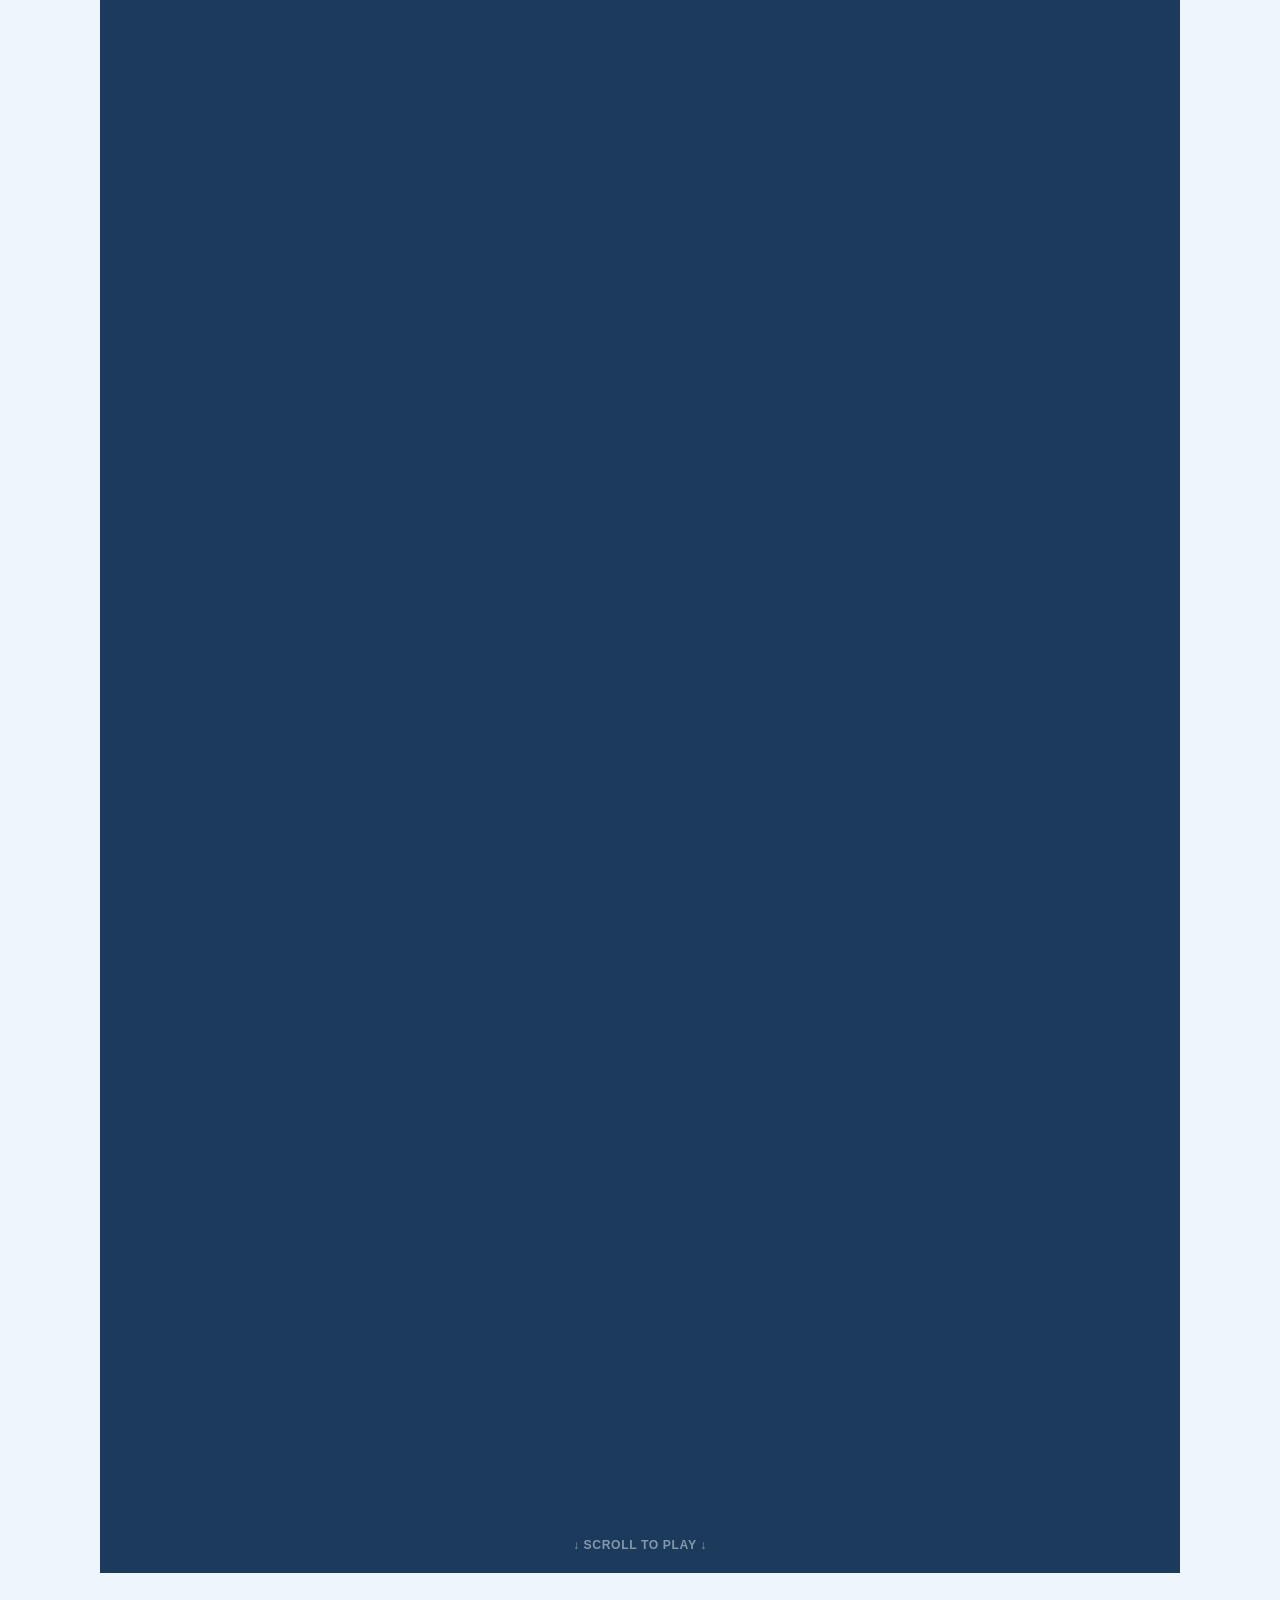
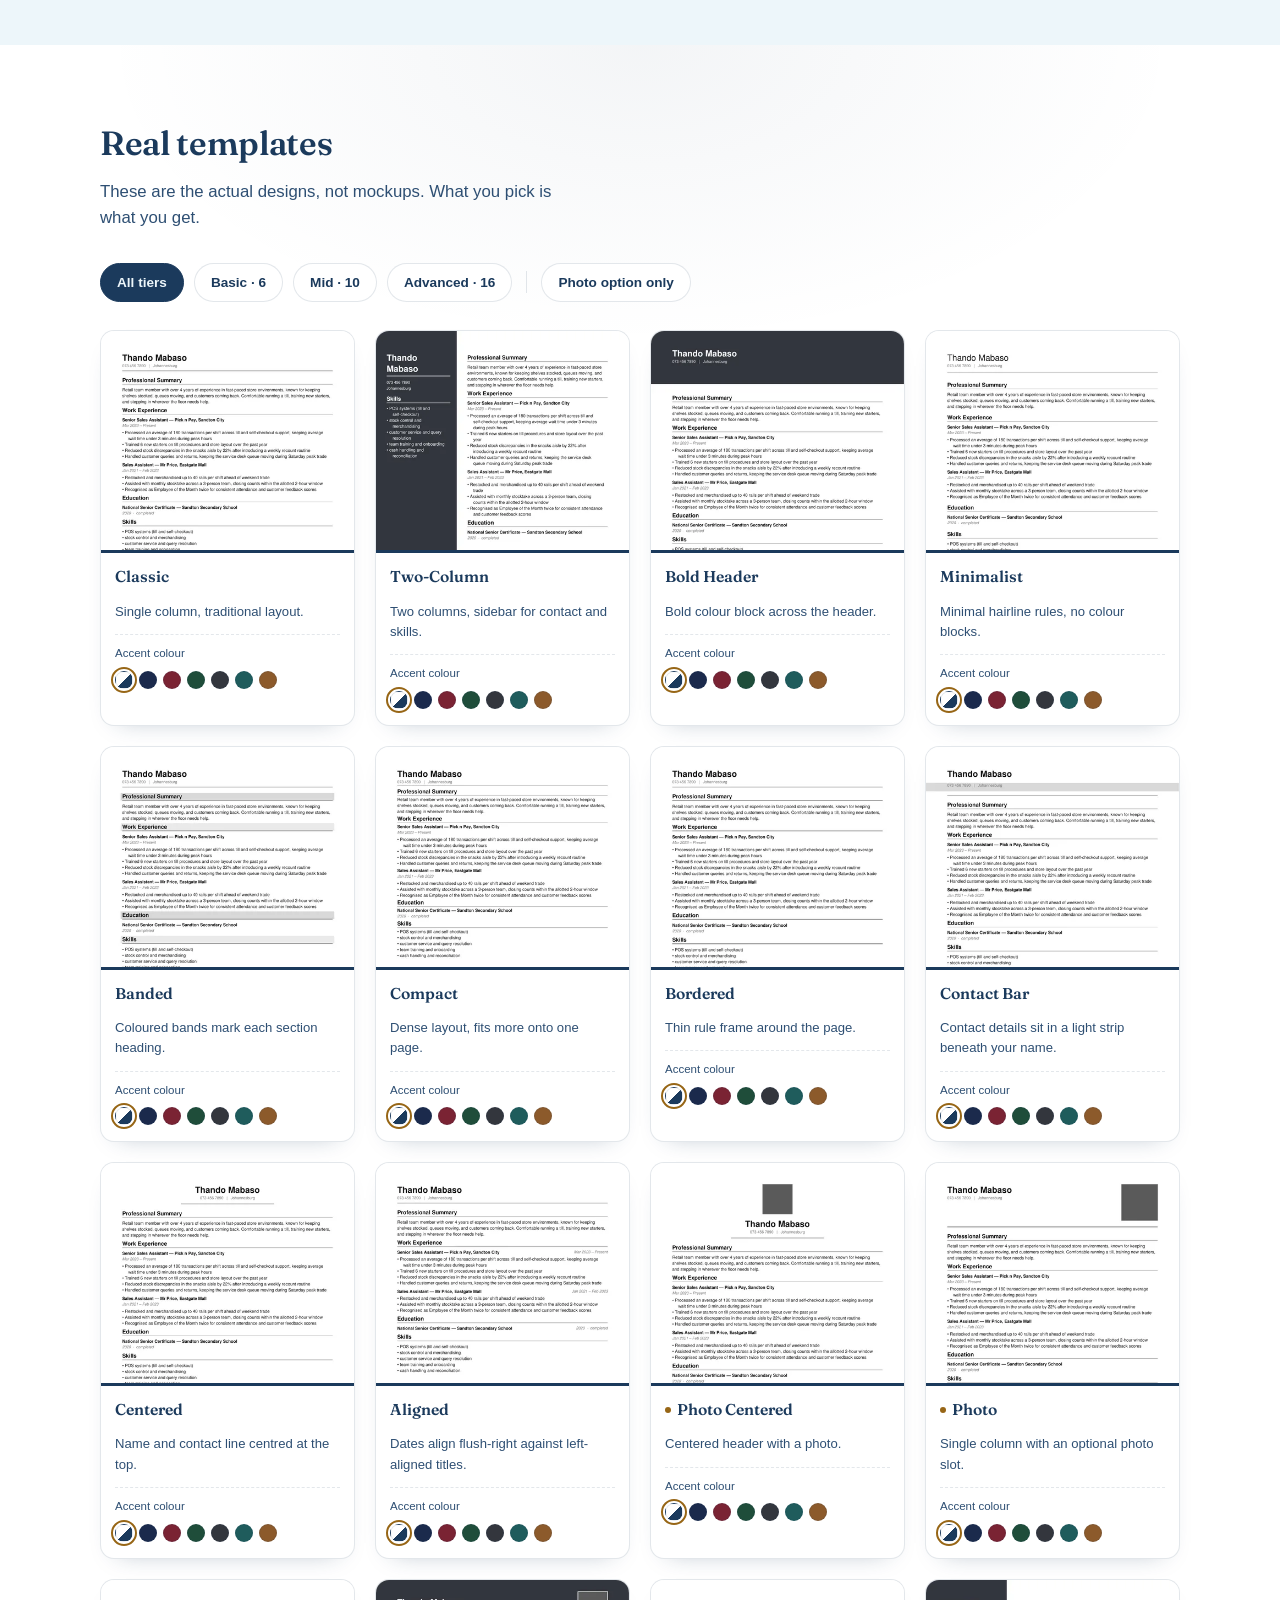
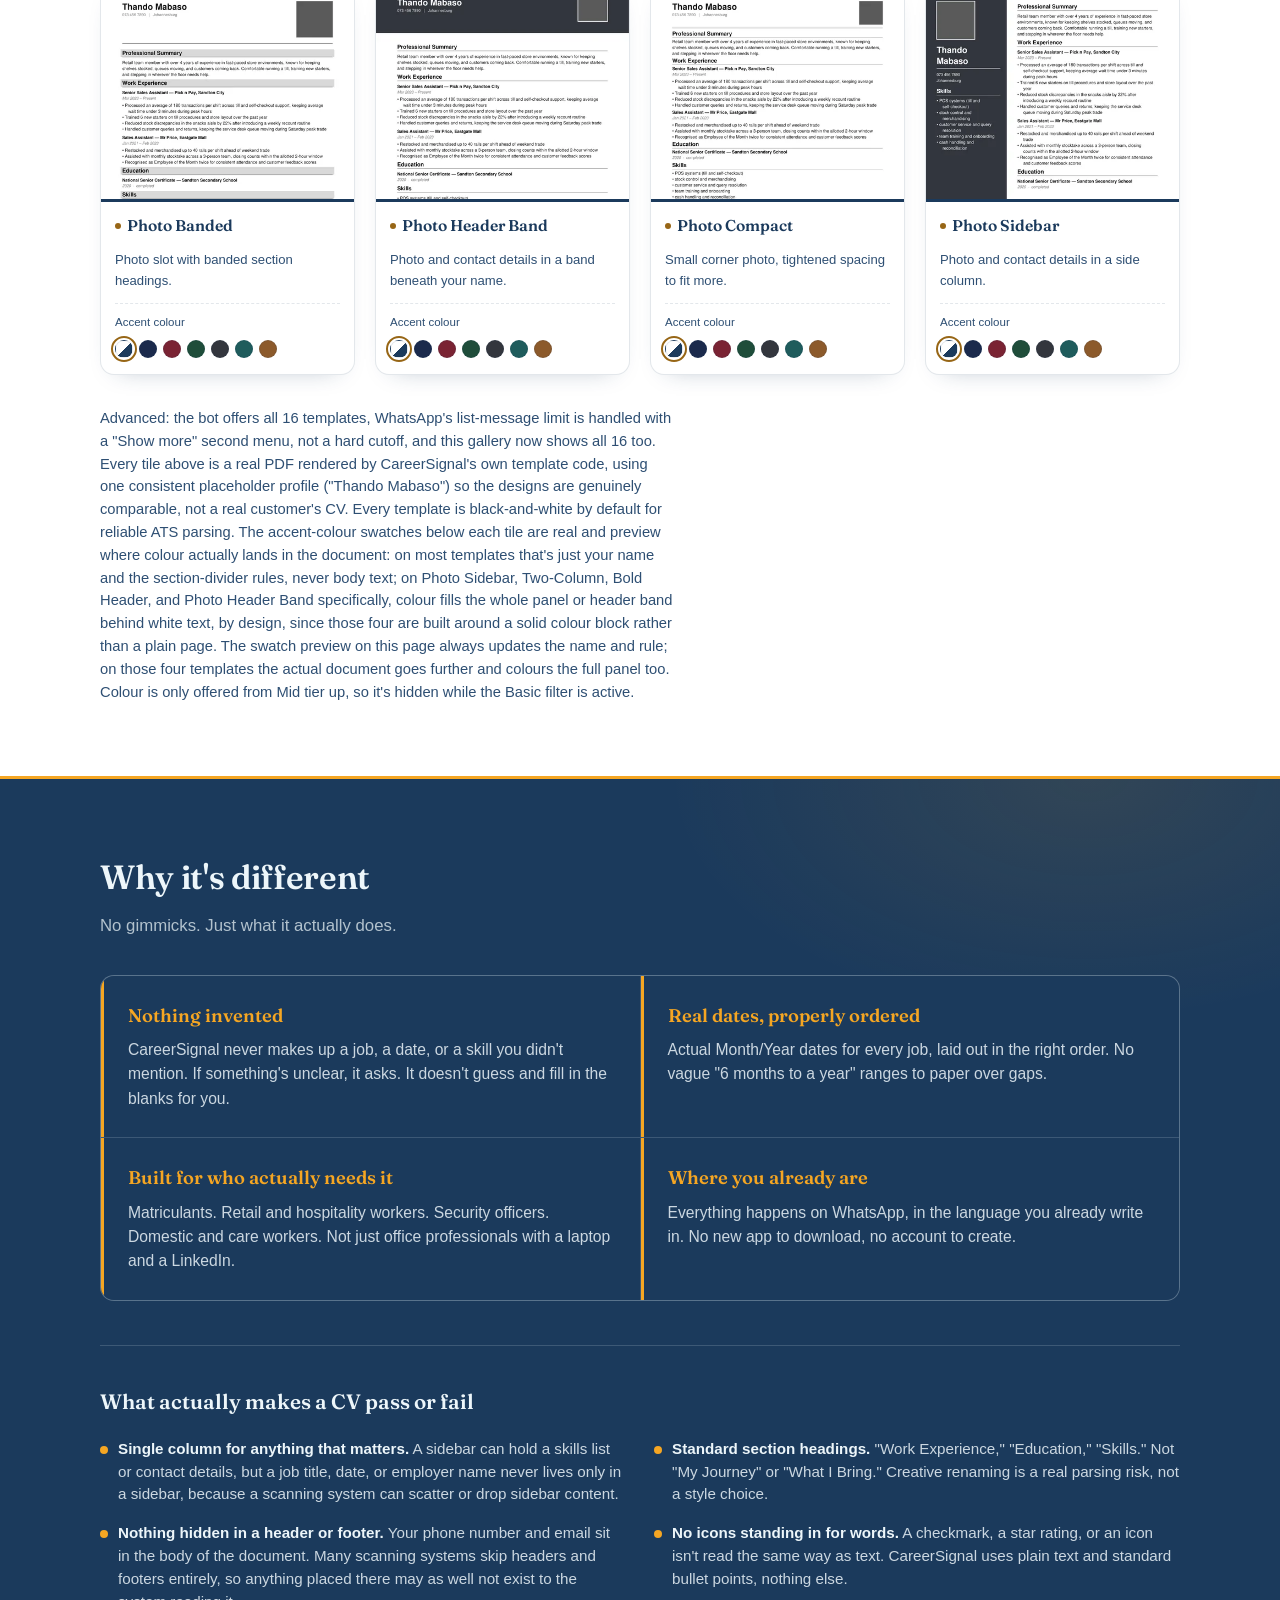
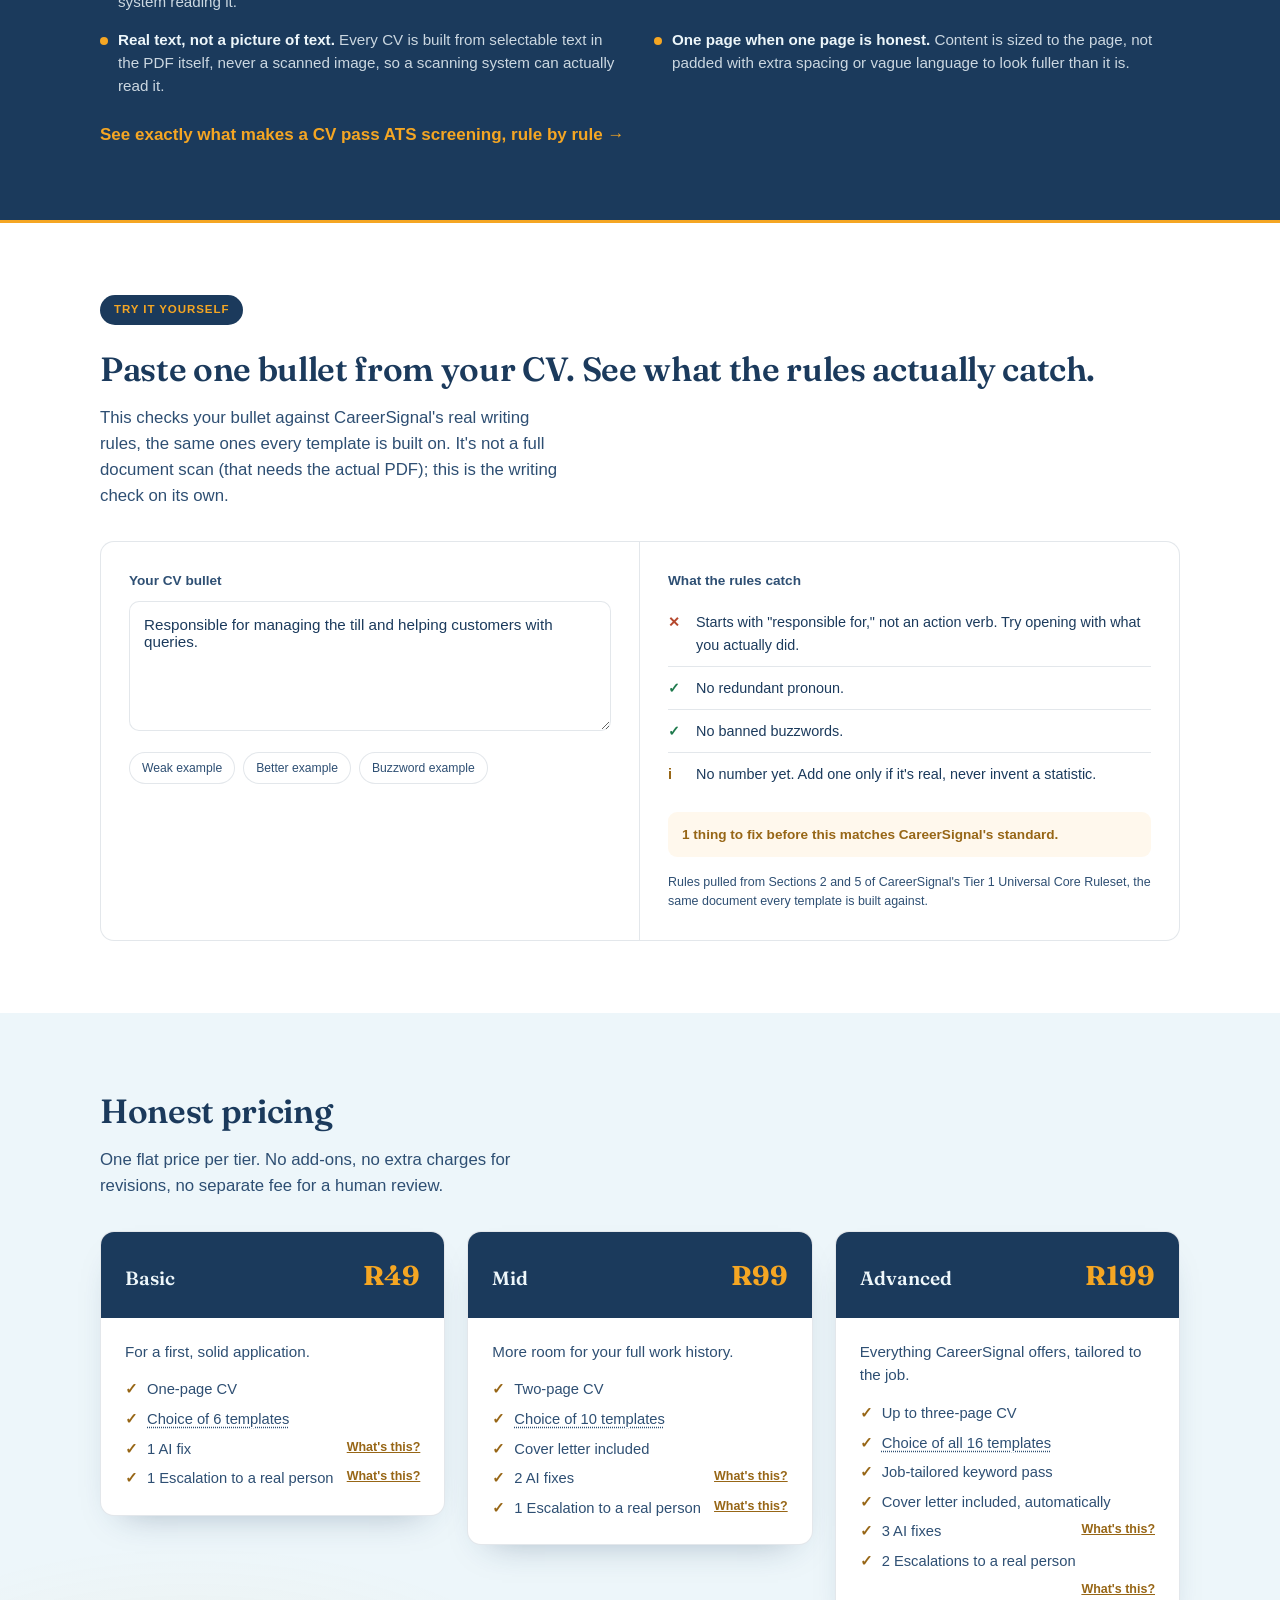
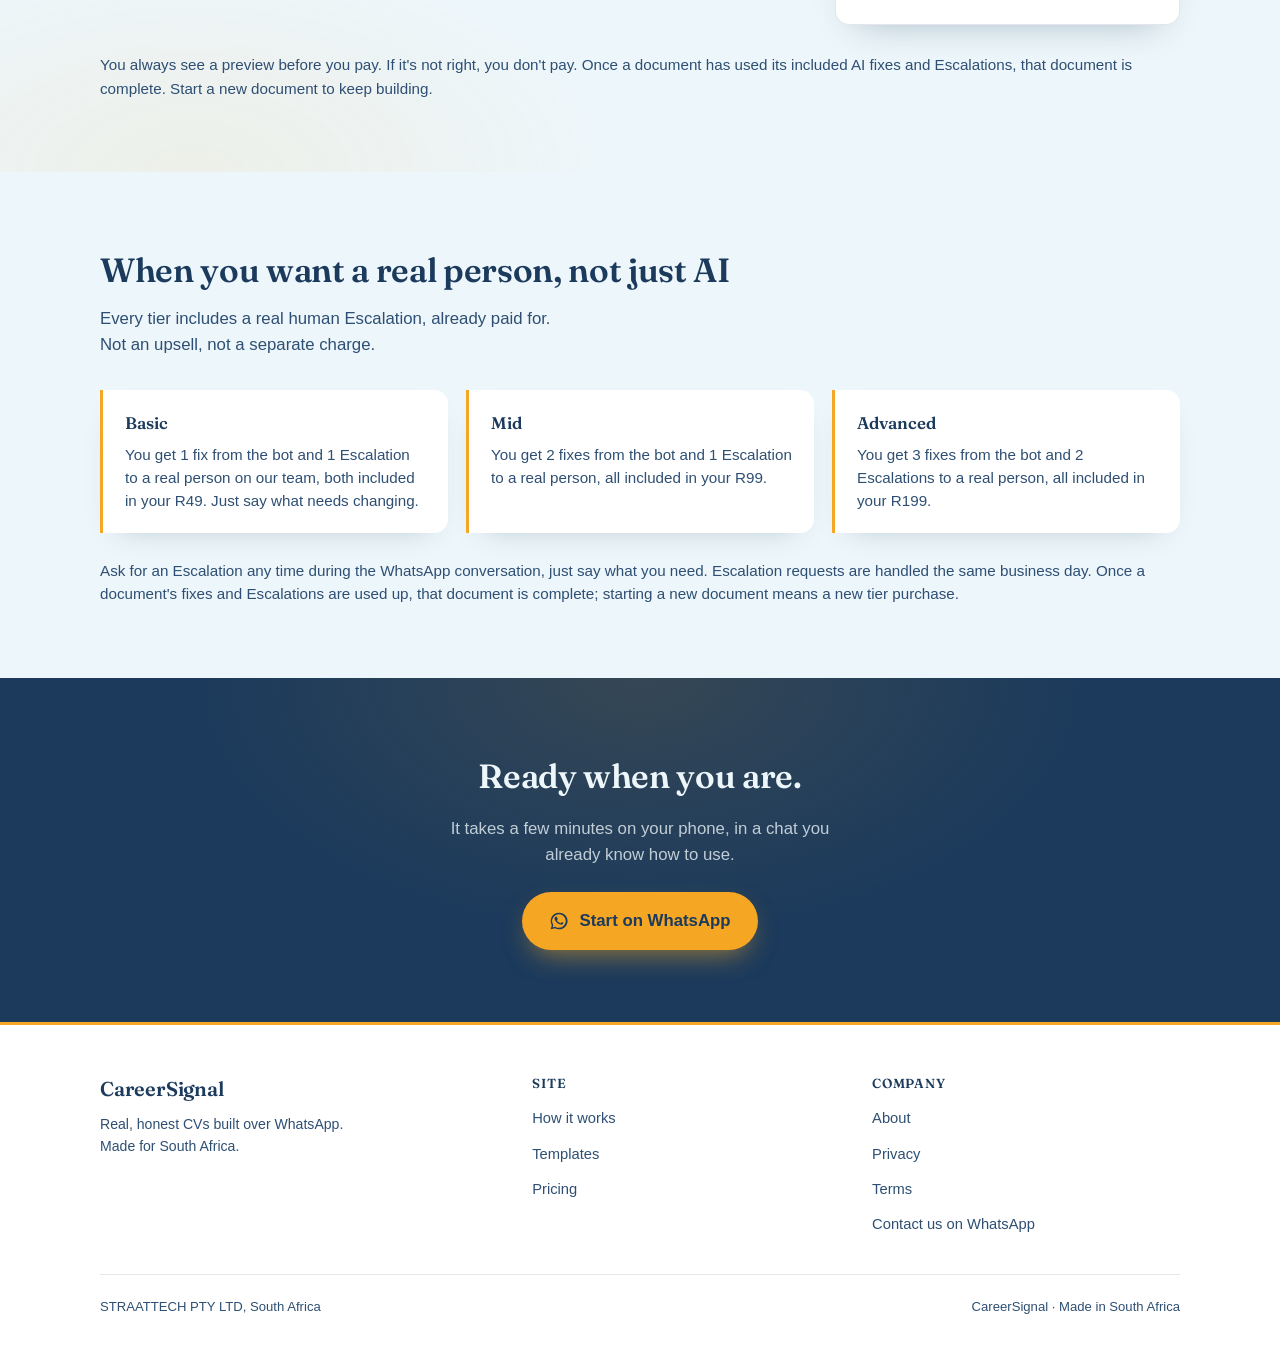
==== commit 44d291a7: "Gallery: re-render to pick up Plasing-1's template redesign (737e6d1) Second pass over the same 16 t" ====
--- a/index.html
+++ b/index.html
@@ -731,7 +731,7 @@
 
       <p class="template-empty" id="template-empty" hidden>No templates match that filter combination.</p>
 
-      <p class="templates-note">Advanced: the bot offers all 16 templates, WhatsApp's list-message limit is handled with a "Show more" second menu, not a hard cutoff, and this gallery now shows all 16 too. Every tile above is a real PDF rendered by CareerSignal's own template code, using one consistent placeholder profile ("Thando Mabaso") so the designs are genuinely comparable, not a real customer's CV, with one exception: Photo Sidebar still shows an earlier placeholder profile while its own redesign is finished, and will be refreshed to match once that lands. Every template is black-and-white by default for reliable ATS parsing. The accent-colour swatches below each tile are real: pick one to preview where the colour lands on your name and section dividers, exactly as it would in the actual document, never behind body text. Colour is only offered from Mid tier up, so it's hidden while the Basic filter is active.</p>
+      <p class="templates-note">Advanced: the bot offers all 16 templates, WhatsApp's list-message limit is handled with a "Show more" second menu, not a hard cutoff, and this gallery now shows all 16 too. Every tile above is a real PDF rendered by CareerSignal's own template code, using one consistent placeholder profile ("Thando Mabaso") so the designs are genuinely comparable, not a real customer's CV. Every template is black-and-white by default for reliable ATS parsing. The accent-colour swatches below each tile are real and preview where colour actually lands in the document: on most templates that's just your name and the section-divider rules, never body text; on Photo Sidebar, Two-Column, Bold Header, and Photo Header Band specifically, colour fills the whole panel or header band behind white text, by design, since those four are built around a solid colour block rather than a plain page. The swatch preview on this page always updates the name and rule; on those four templates the actual document goes further and colours the full panel too. Colour is only offered from Mid tier up, so it's hidden while the Basic filter is active.</p>
     </div>
   </section>
 
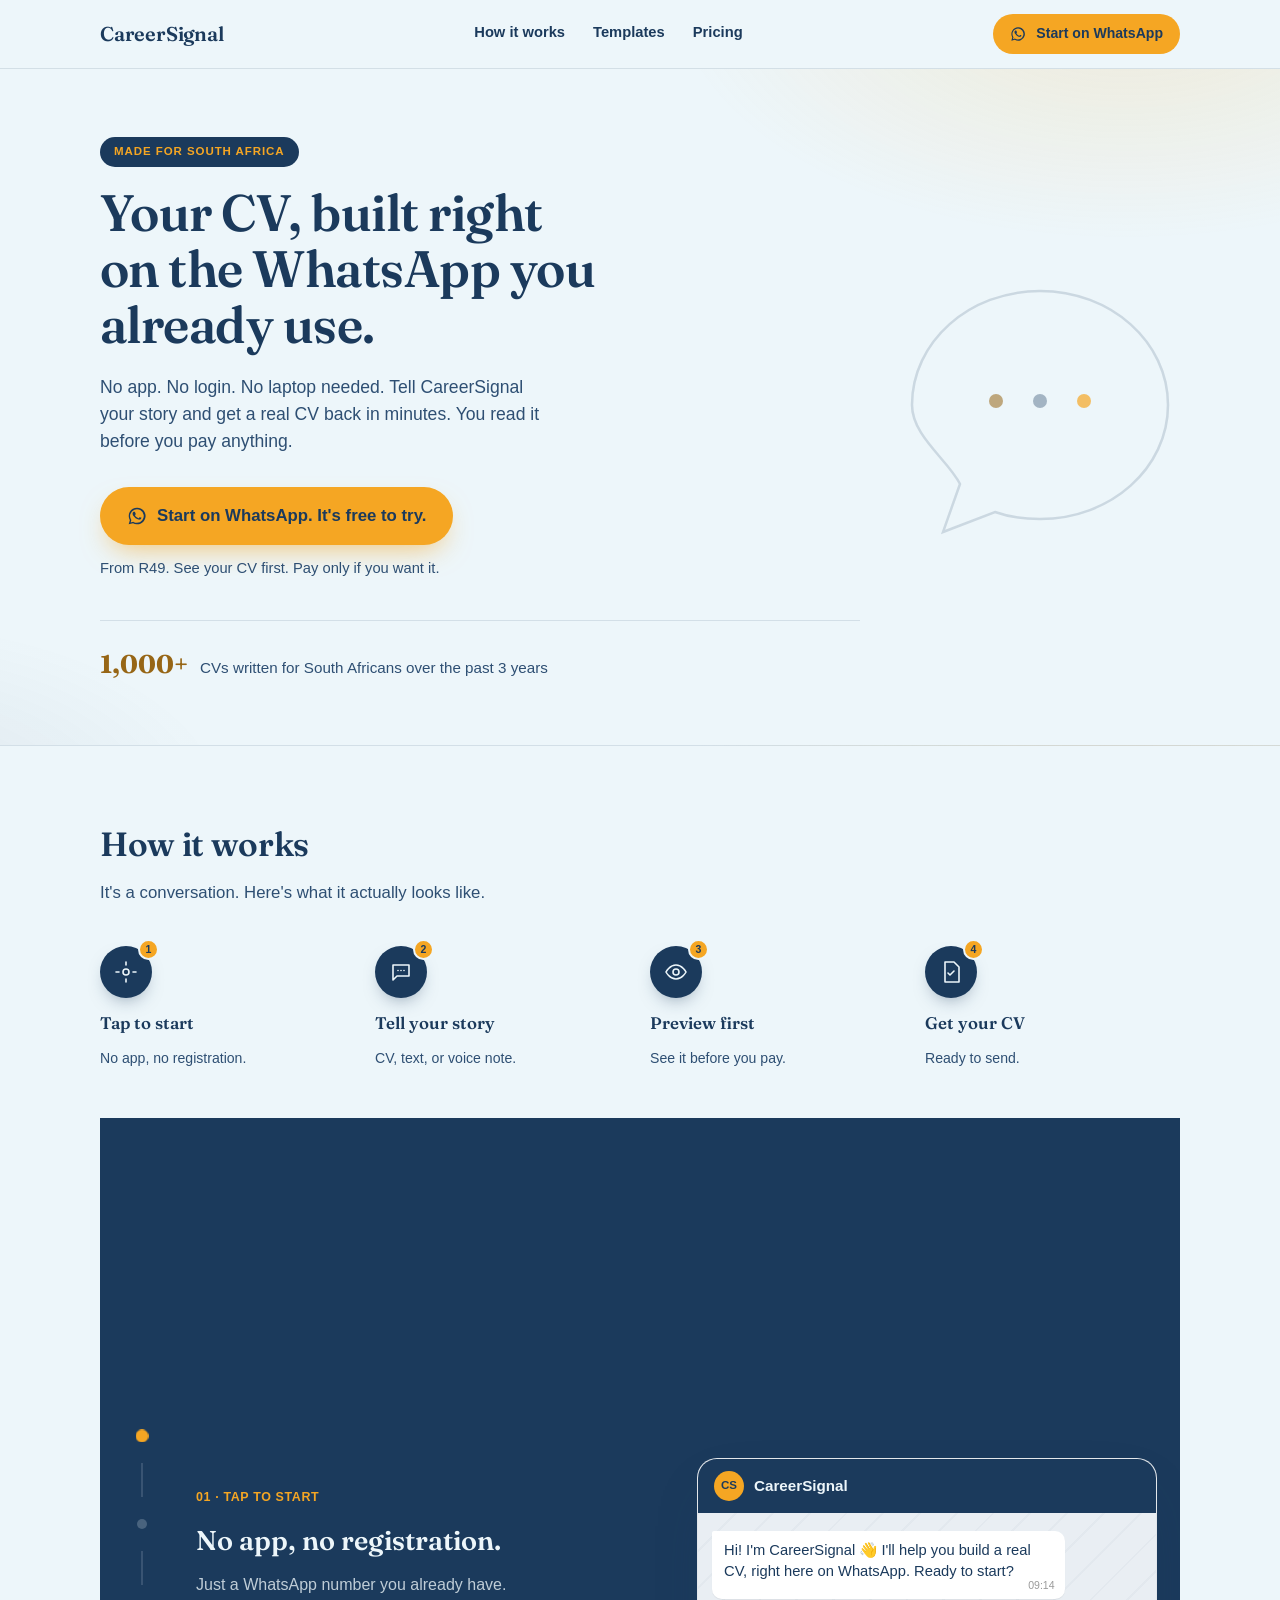
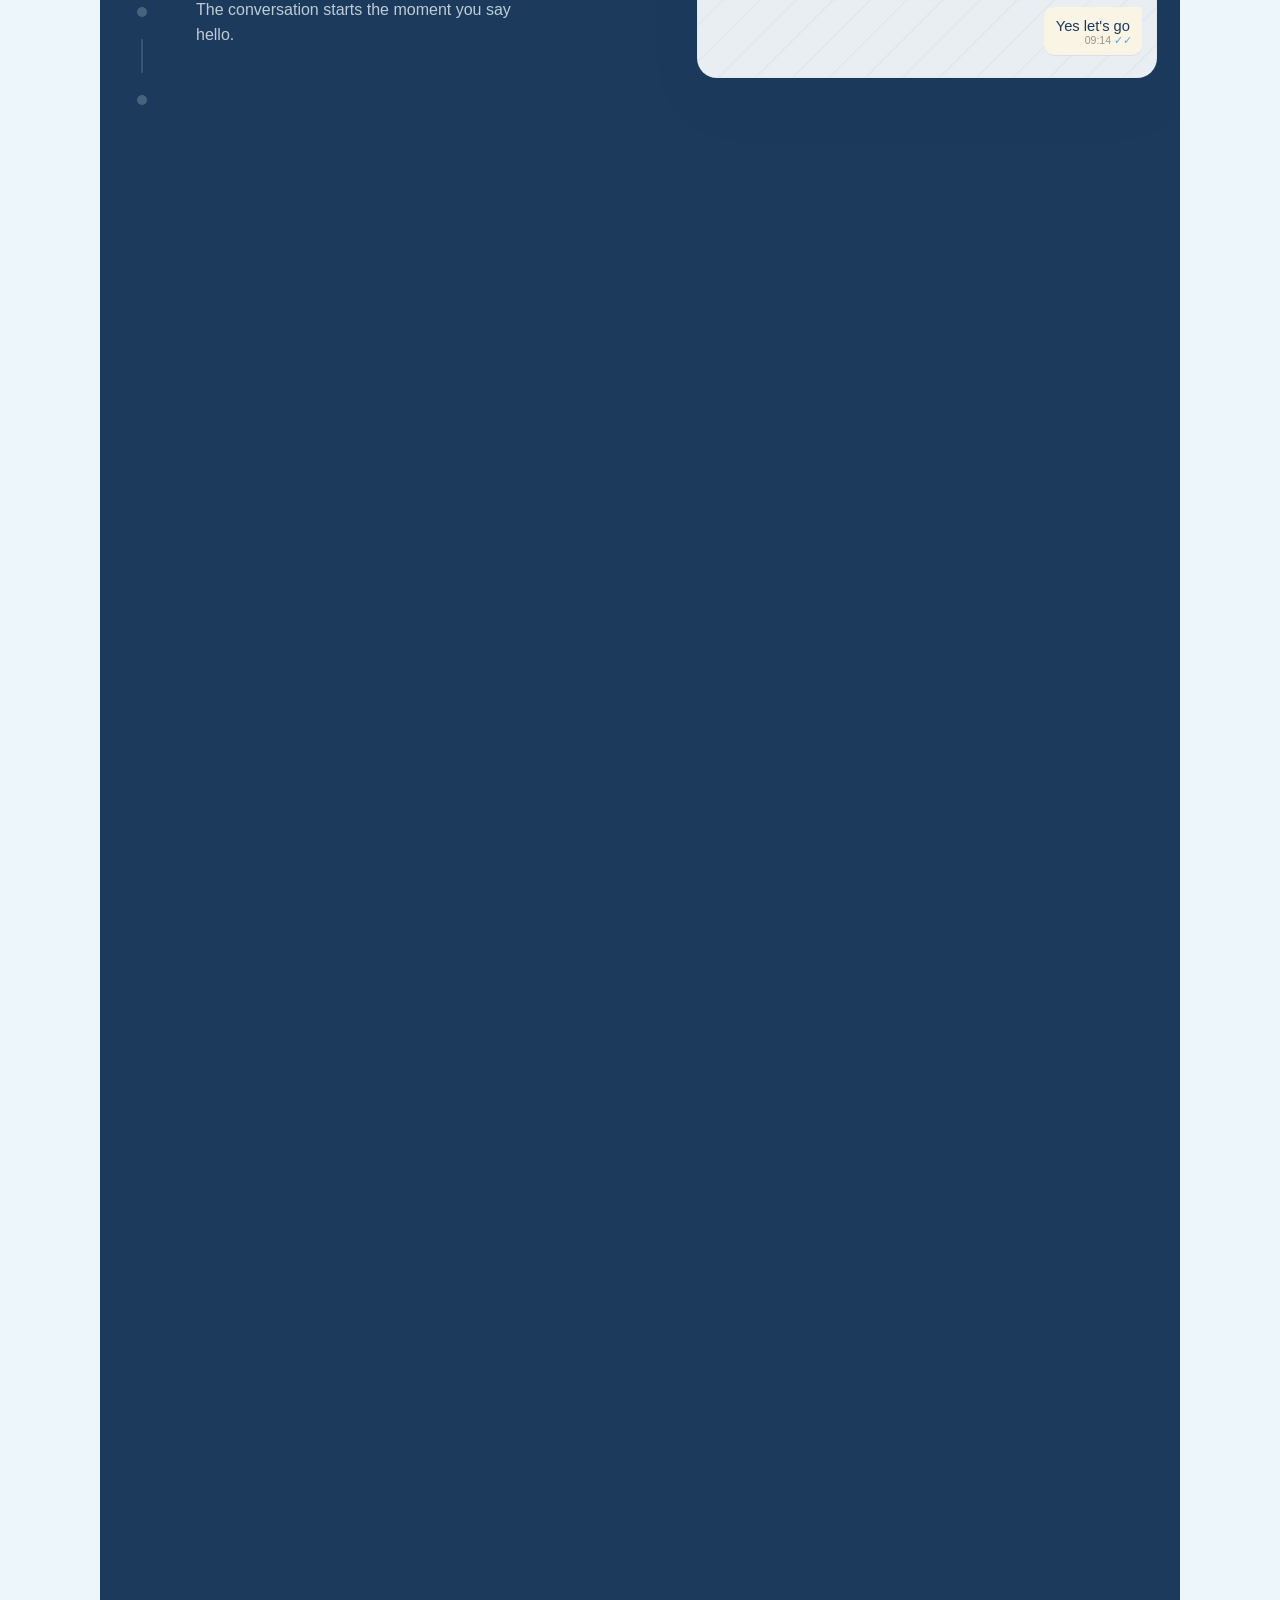
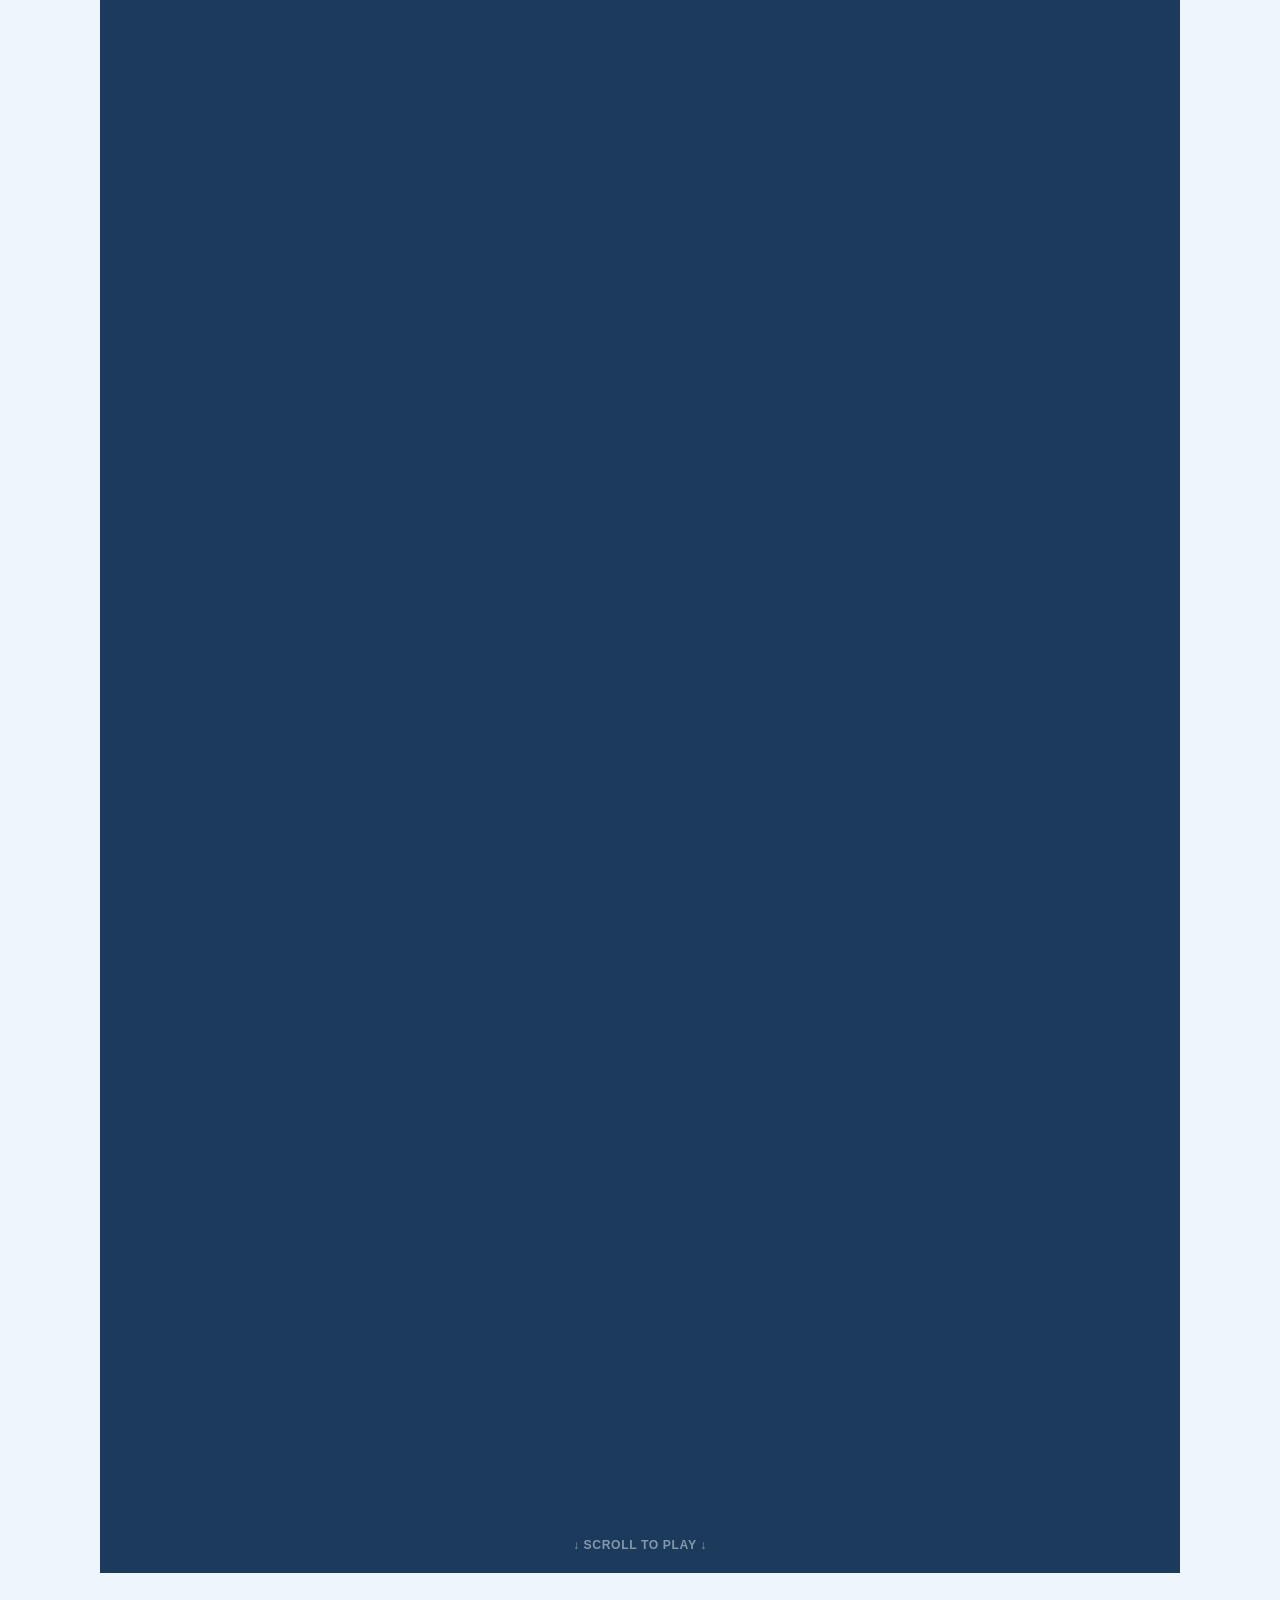
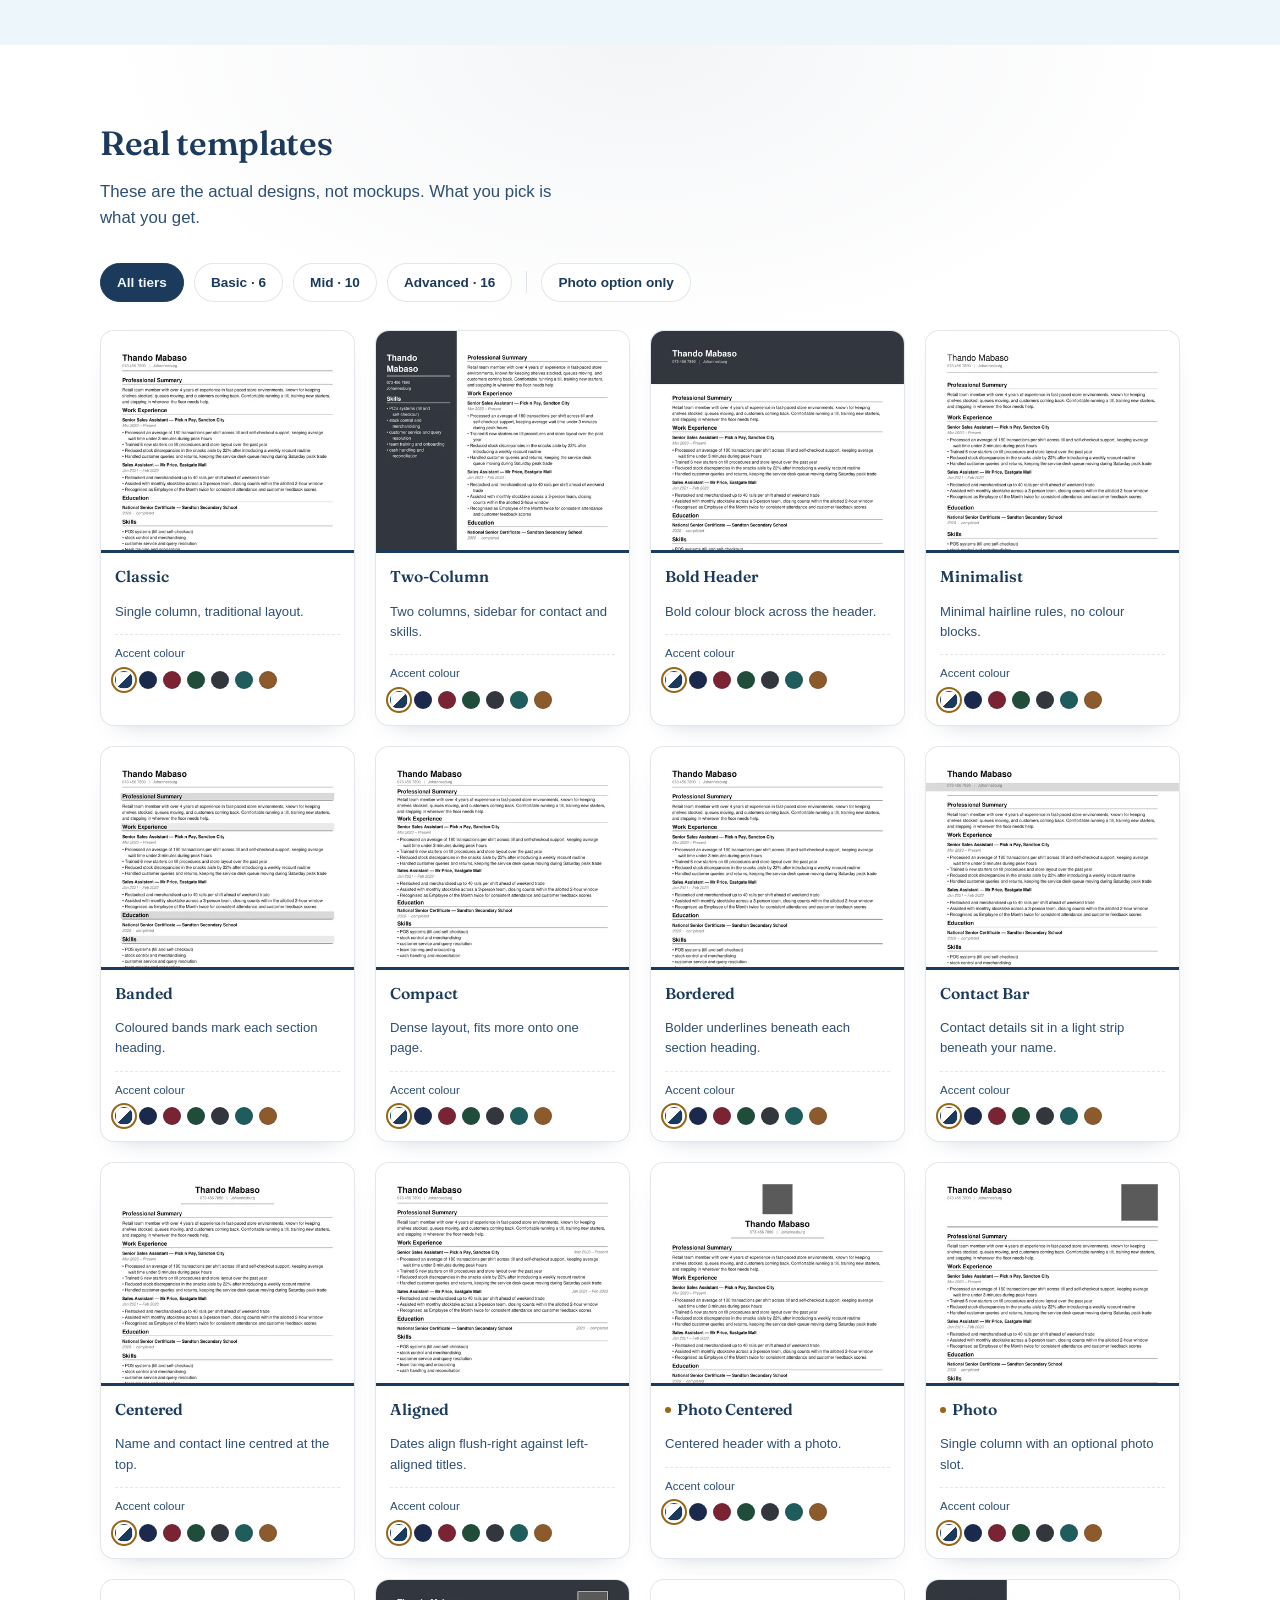
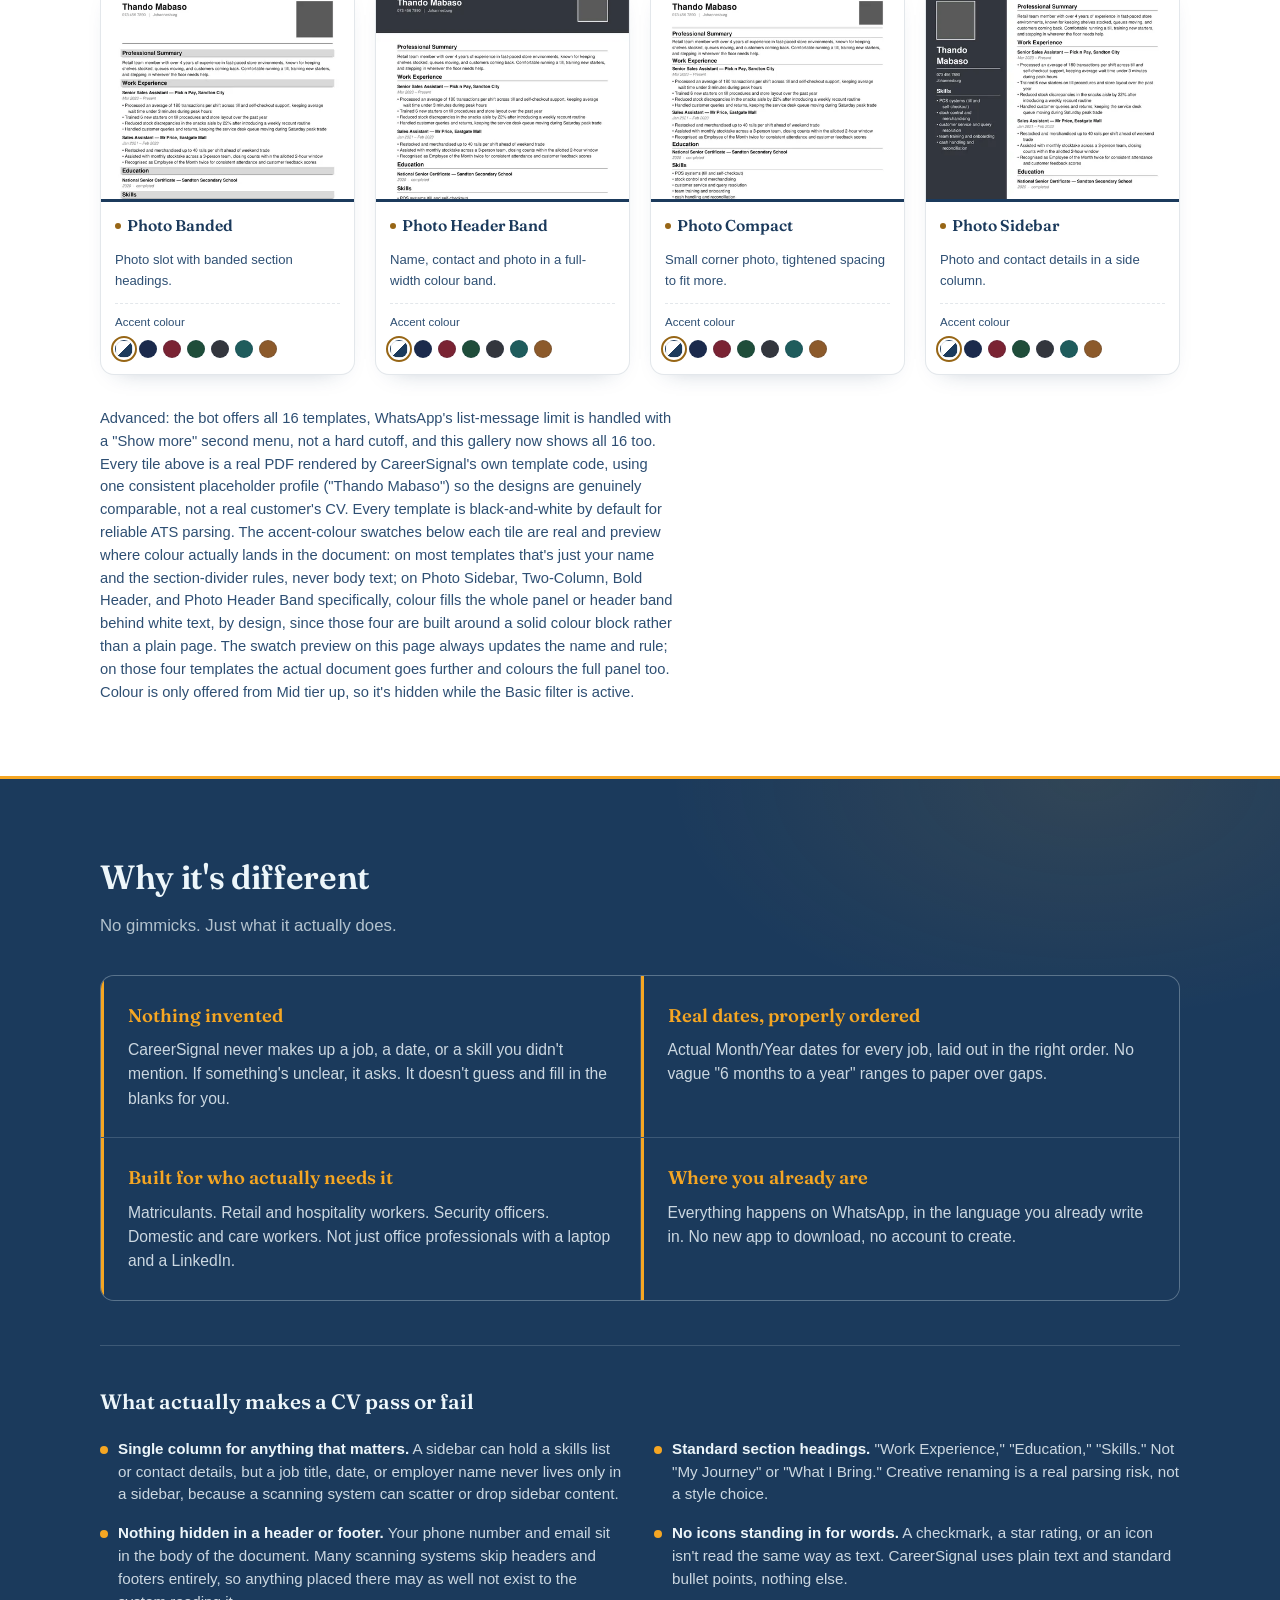
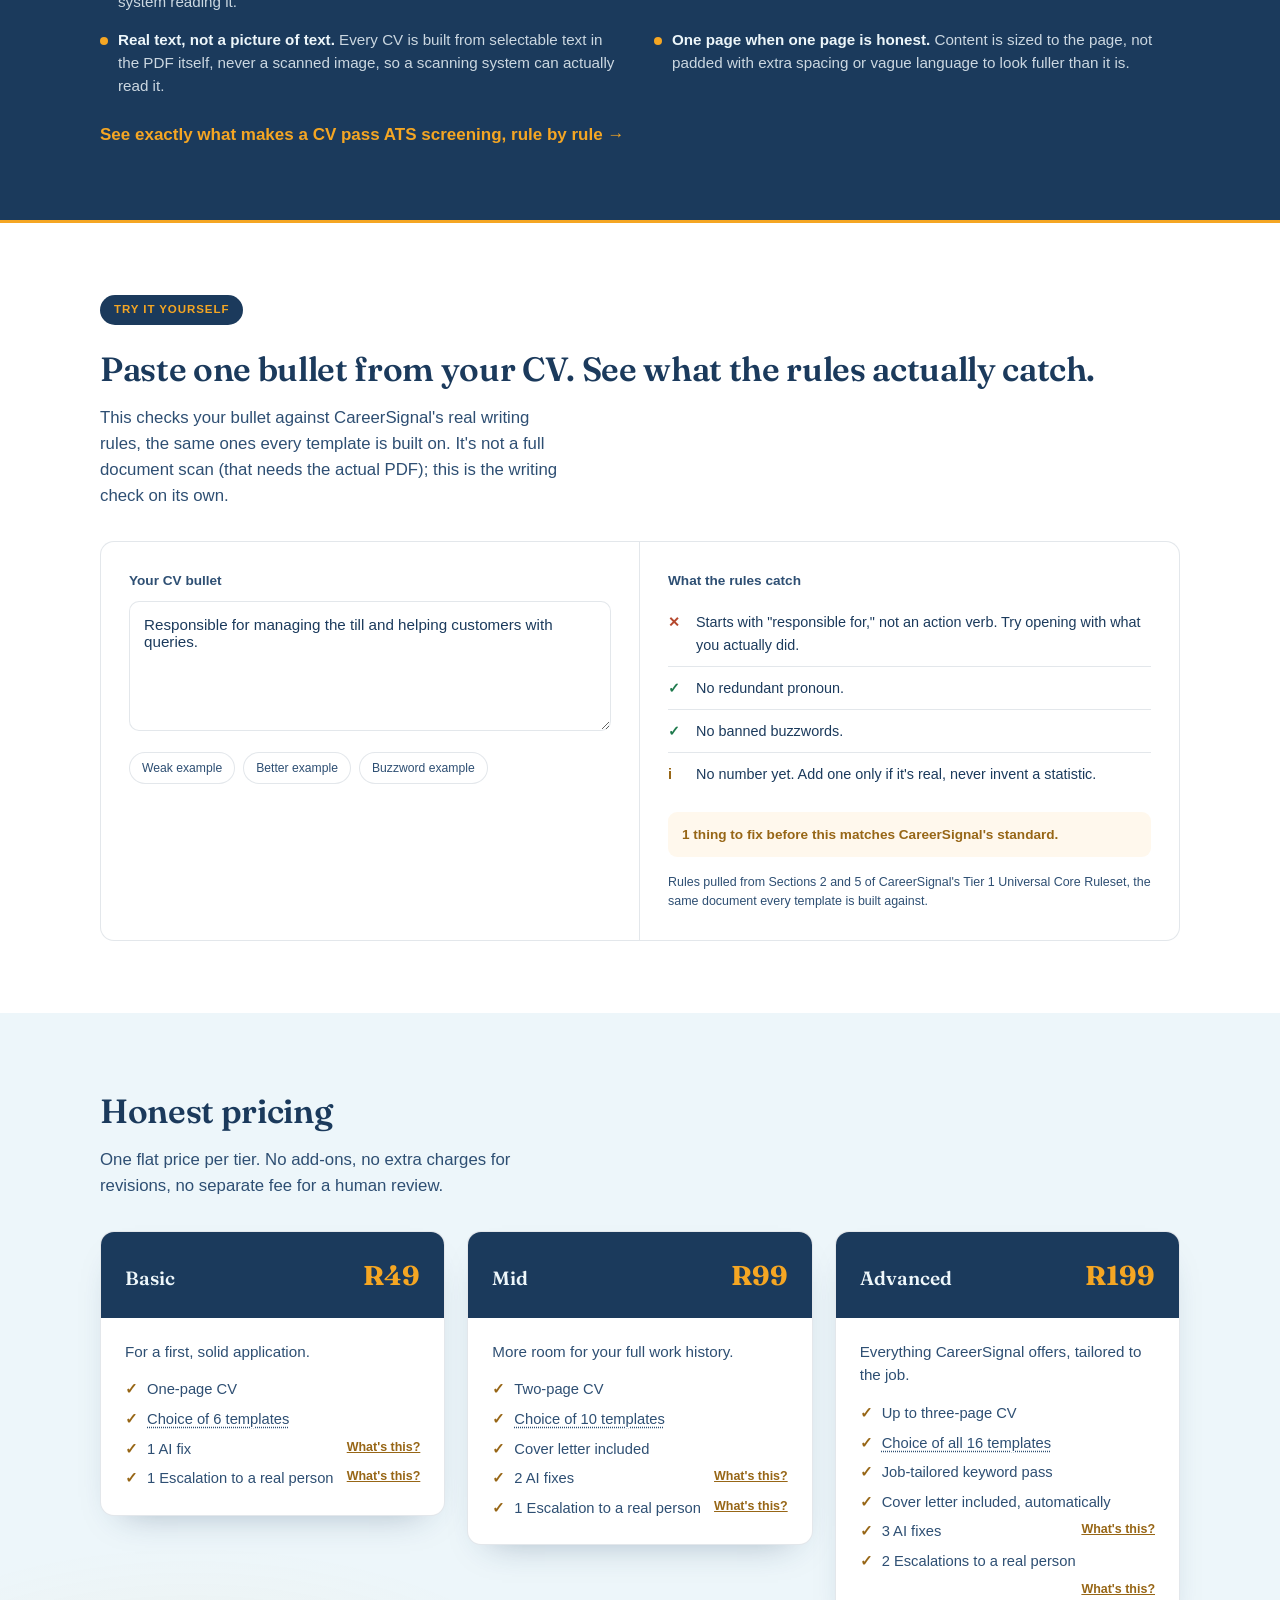
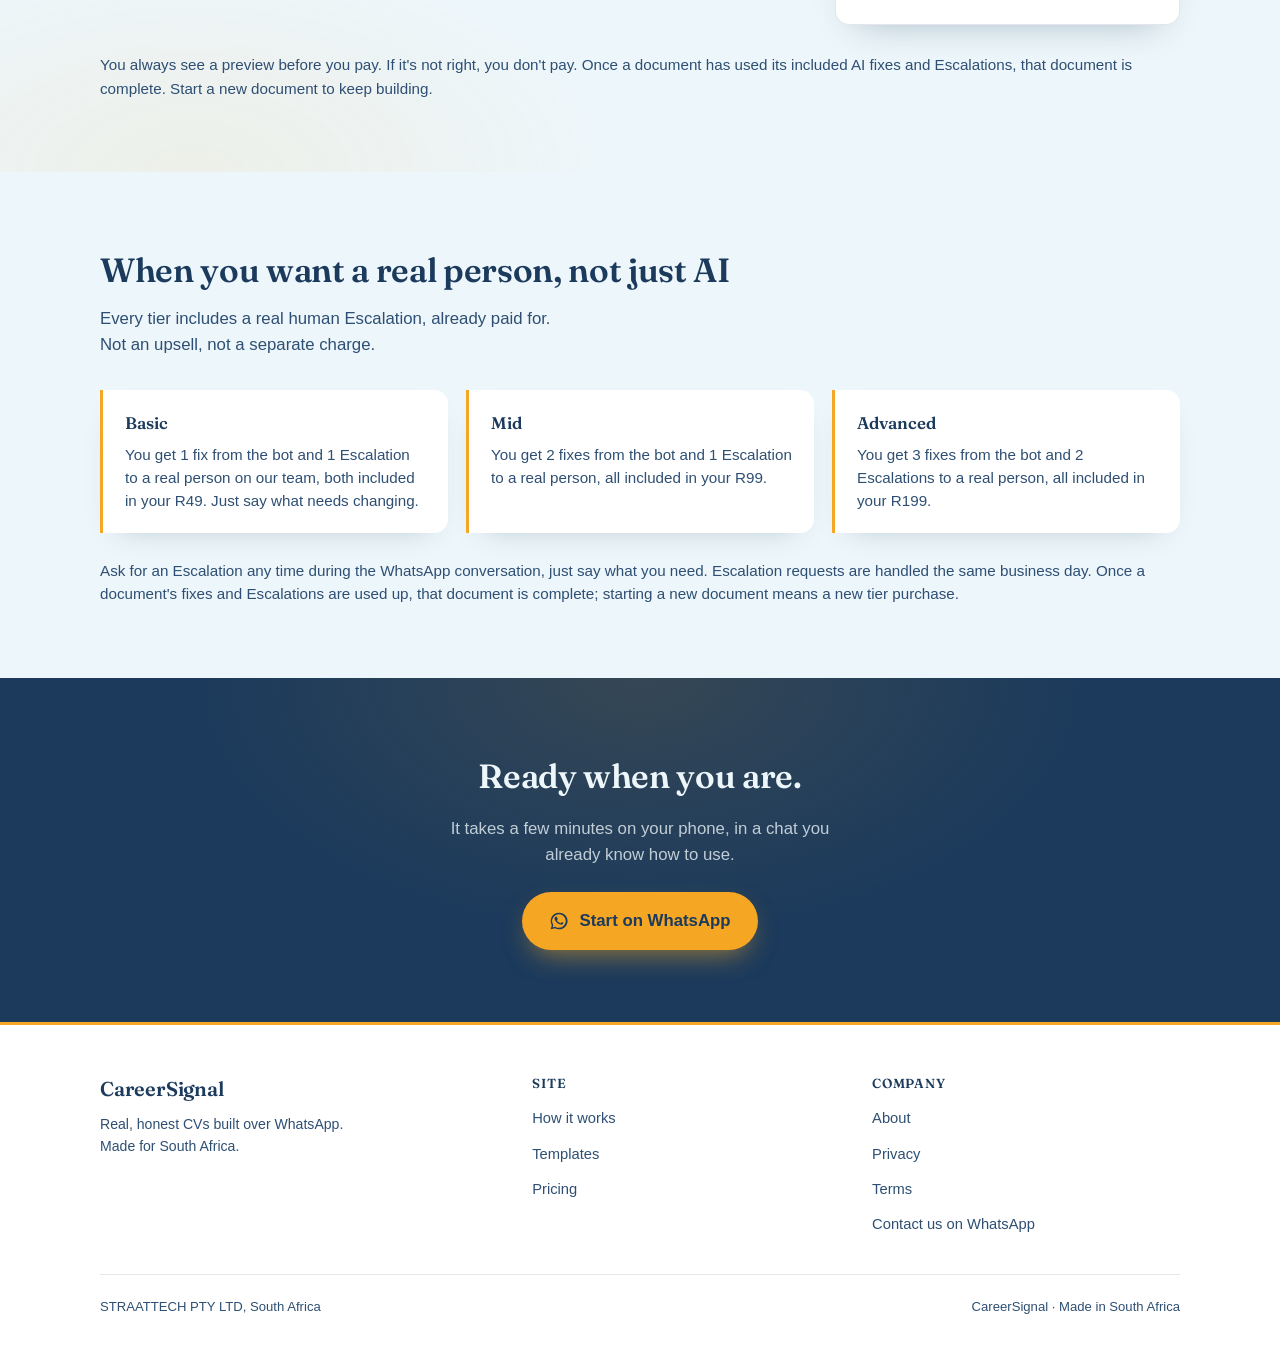
==== commit 9d5caf37: "Fix stale gallery descriptions and leftover R30 pricing mentions Bordered's description/alt text sti" ====
--- a/index.html
+++ b/index.html
@@ -5,7 +5,7 @@
 <meta name="viewport" content="width=device-width, initial-scale=1.0">
 <script>document.documentElement.classList.add('js');</script>
 <title>CareerSignal | Build a CV on WhatsApp, South Africa</title>
-<meta name="description" content="CareerSignal builds you a real, honest CV over WhatsApp. No app, no login, no laptop. Tell your story, see a preview, pay from R30, get your CV.">
+<meta name="description" content="CareerSignal builds you a real, honest CV over WhatsApp. No app, no login, no laptop. Tell your story, see a preview, pay from R49, get your CV.">
 
 <link rel="icon" href="/assets/favicon.svg" type="image/svg+xml">
 
@@ -85,7 +85,7 @@
             </span>
             Start on WhatsApp. It's free to try.
           </a>
-          <p class="hero-note">From R30. See your CV first. Pay only if you want it.</p>
+          <p class="hero-note">From R49. See your CV first. Pay only if you want it.</p>
         </div>
         <div class="stat-strip">
           <span class="stat-number">1,000+</span>
@@ -446,7 +446,7 @@
 
             <source srcset="/assets/templates/tmpl-bordered.webp" type="image/webp">
 
-            <img src="/assets/templates/tmpl-bordered.png" alt="Bordered template: a thin rule frame around the page, rendered from the real one-page CV template with sample content." loading="lazy" width="460" height="399">
+            <img src="/assets/templates/tmpl-bordered.png" alt="Bordered template: single column with a bold colour rule beneath each section heading, rendered from the real one-page CV template with sample content." loading="lazy" width="460" height="399">
 
           </picture>
           <div class="template-tile-body">
@@ -454,7 +454,7 @@
               <span class="tile-name-text">Bordered</span>
               <span class="tile-accent-rule" aria-hidden="true"></span>
             </div>
-            <p class="template-tile-desc">Thin rule frame around the page.</p>
+            <p class="template-tile-desc">Bolder underlines beneath each section heading.</p>
             <div class="color-picker" data-color-picker>
               <span class="color-picker-label">Accent colour</span>
               <div class="color-swatches" role="group" aria-label="Choose an accent colour for Bordered">
@@ -645,7 +645,7 @@
 
             <source srcset="/assets/templates/tmpl-photo-header-band.webp" type="image/webp">
 
-            <img src="/assets/templates/tmpl-photo-header-band.png" alt="Photo Header Band template: a light band holds your photo and contact details beneath your name, rendered from the real one-page CV template with sample content." loading="lazy" width="460" height="399">
+            <img src="/assets/templates/tmpl-photo-header-band.png" alt="Photo Header Band template: a full-width colour band across the top holding the name, contact line, and an inset photo, rendered from the real one-page CV template with sample content." loading="lazy" width="460" height="399">
 
           </picture>
           <div class="template-tile-body">
@@ -654,7 +654,7 @@
               <span class="tile-name-text">Photo Header Band</span>
               <span class="tile-accent-rule" aria-hidden="true"></span>
             </div>
-            <p class="template-tile-desc">Photo and contact details in a band beneath your name.</p>
+            <p class="template-tile-desc">Name, contact and photo in a full-width colour band.</p>
             <div class="color-picker" data-color-picker>
               <span class="color-picker-label">Accent colour</span>
               <div class="color-swatches" role="group" aria-label="Choose an accent colour for Photo Header Band">
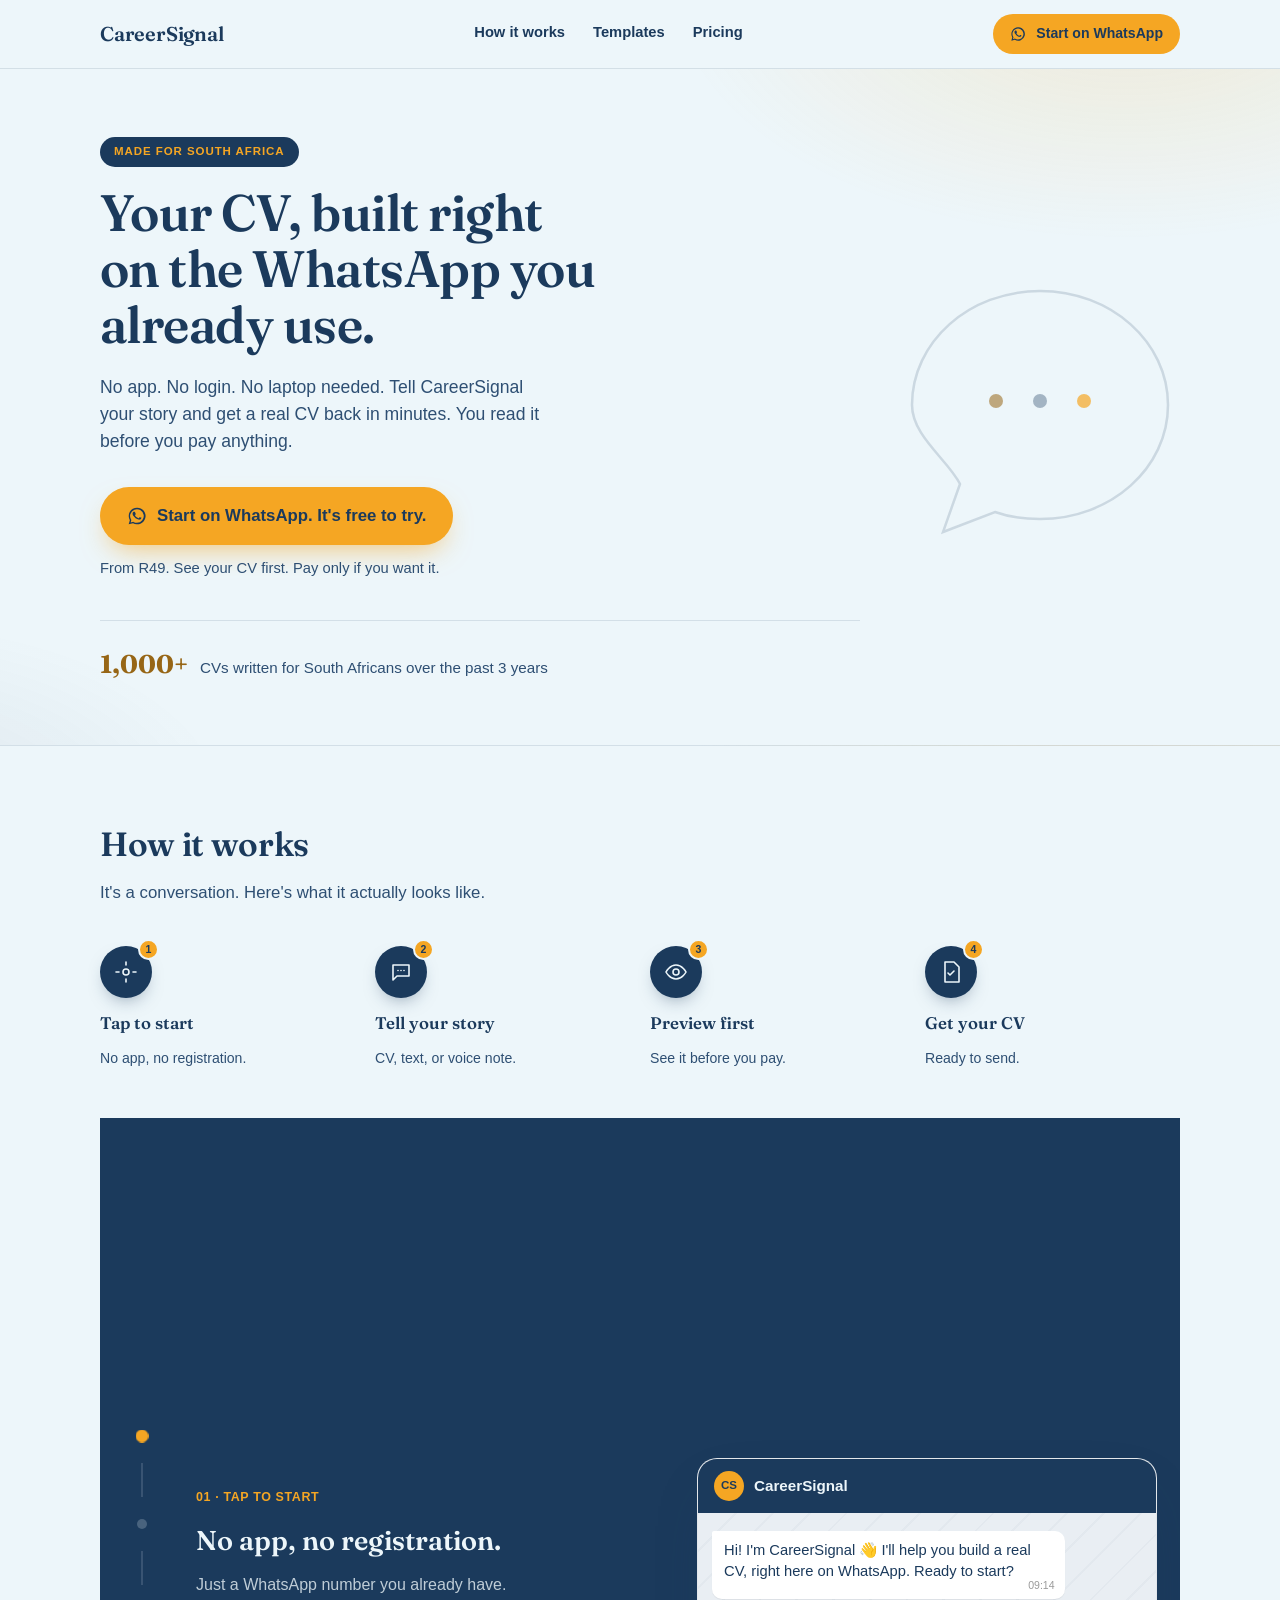
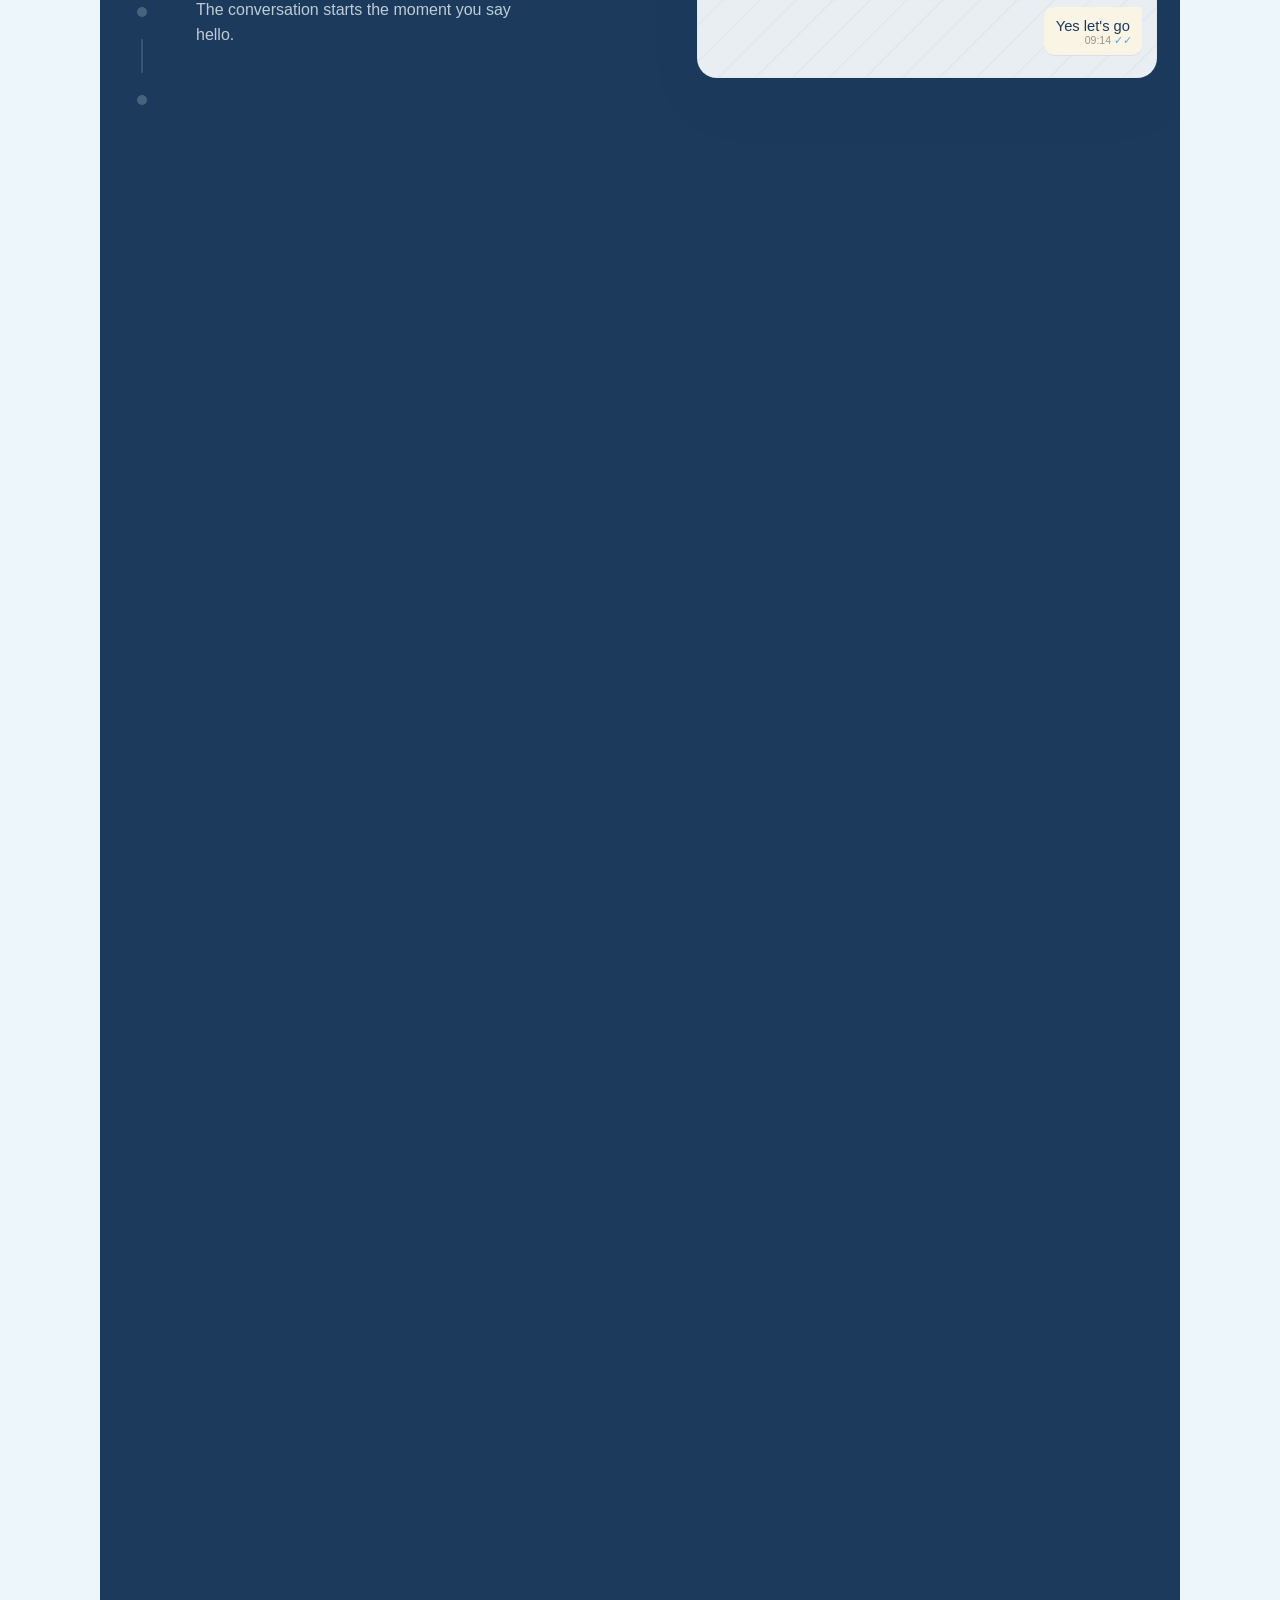
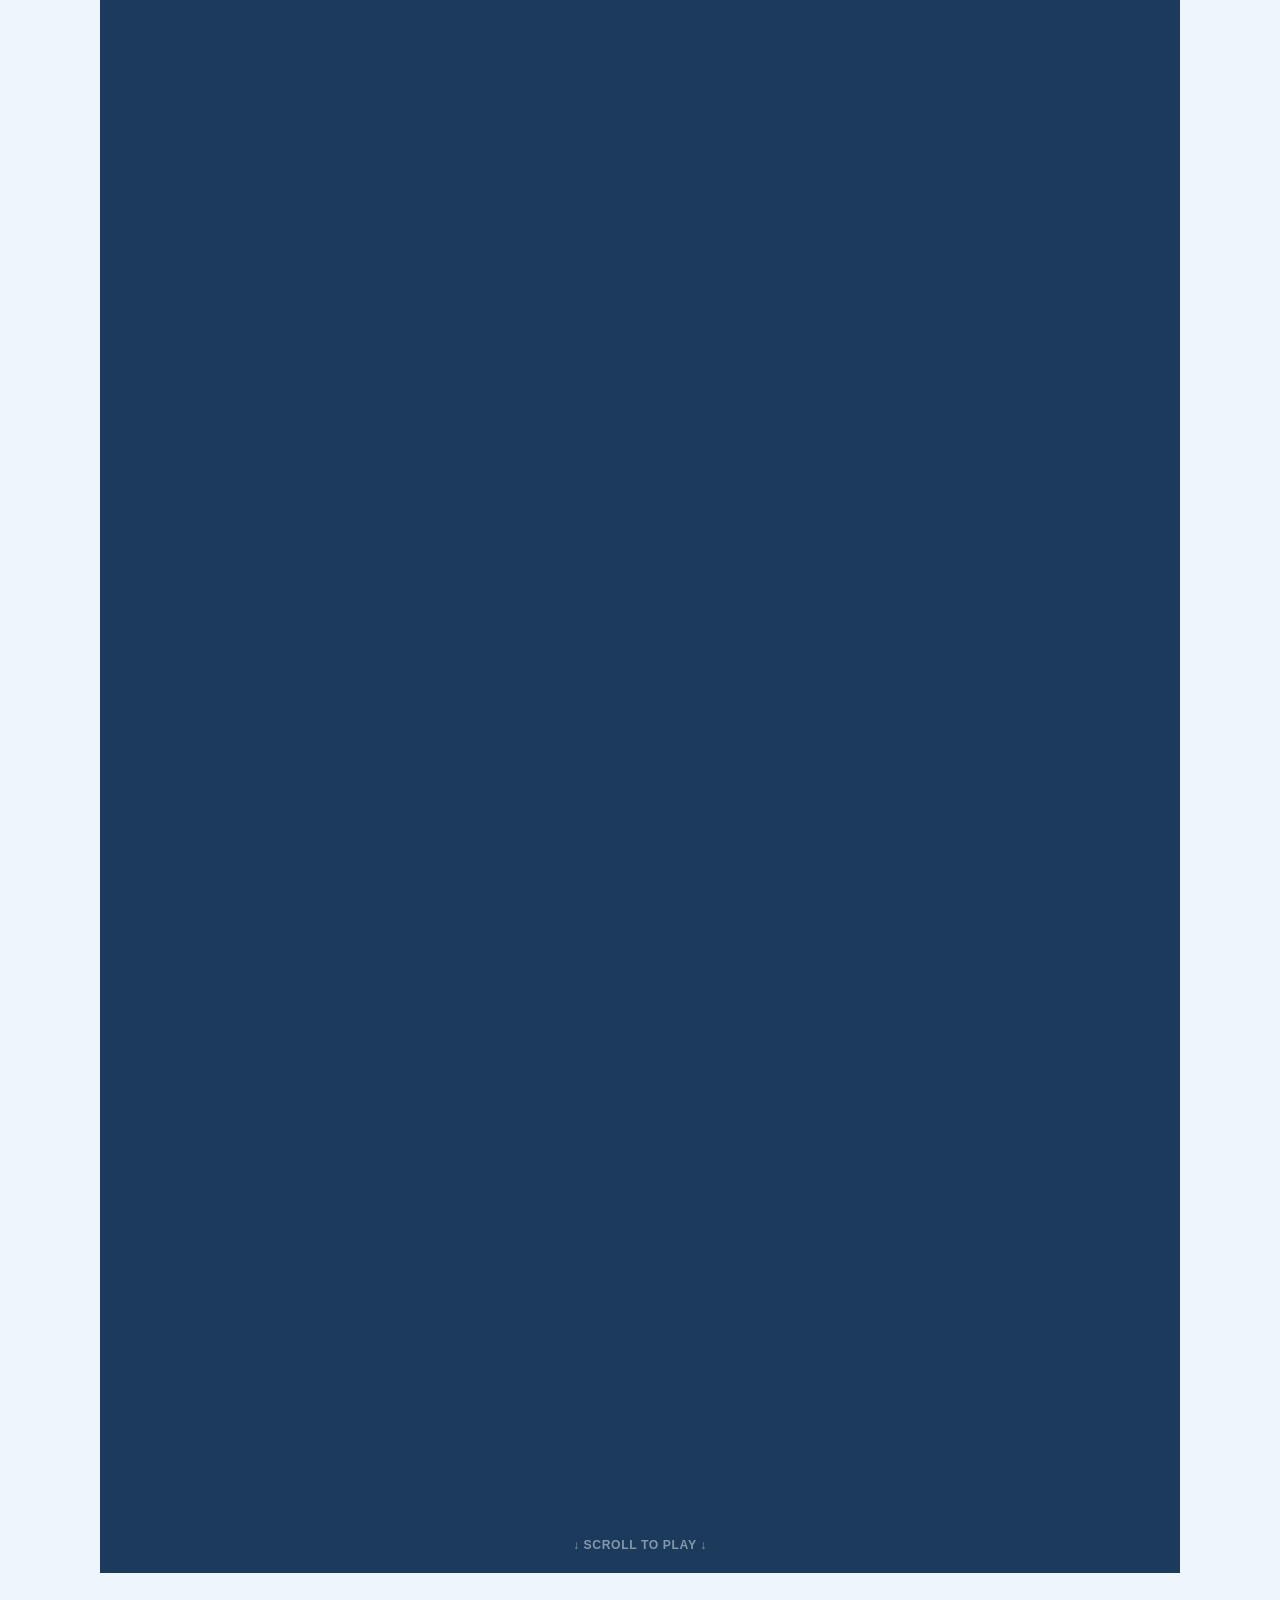
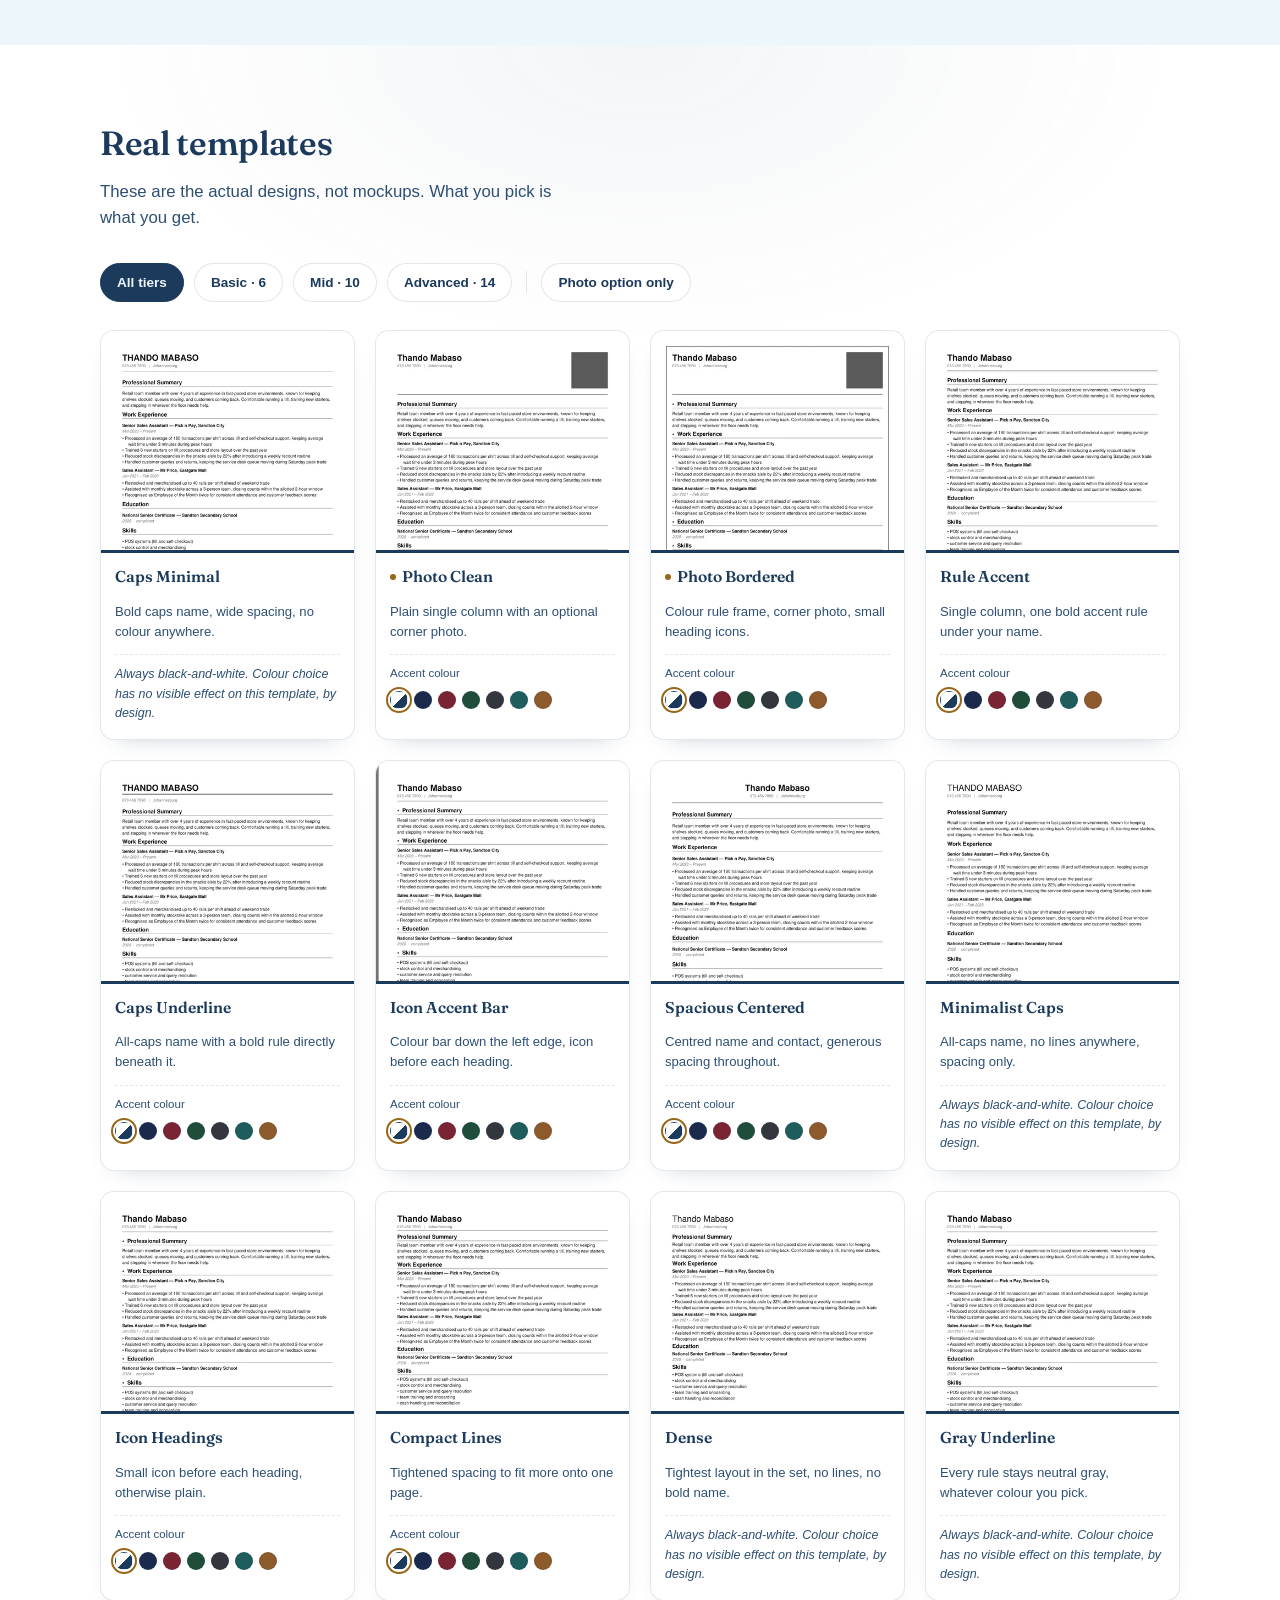
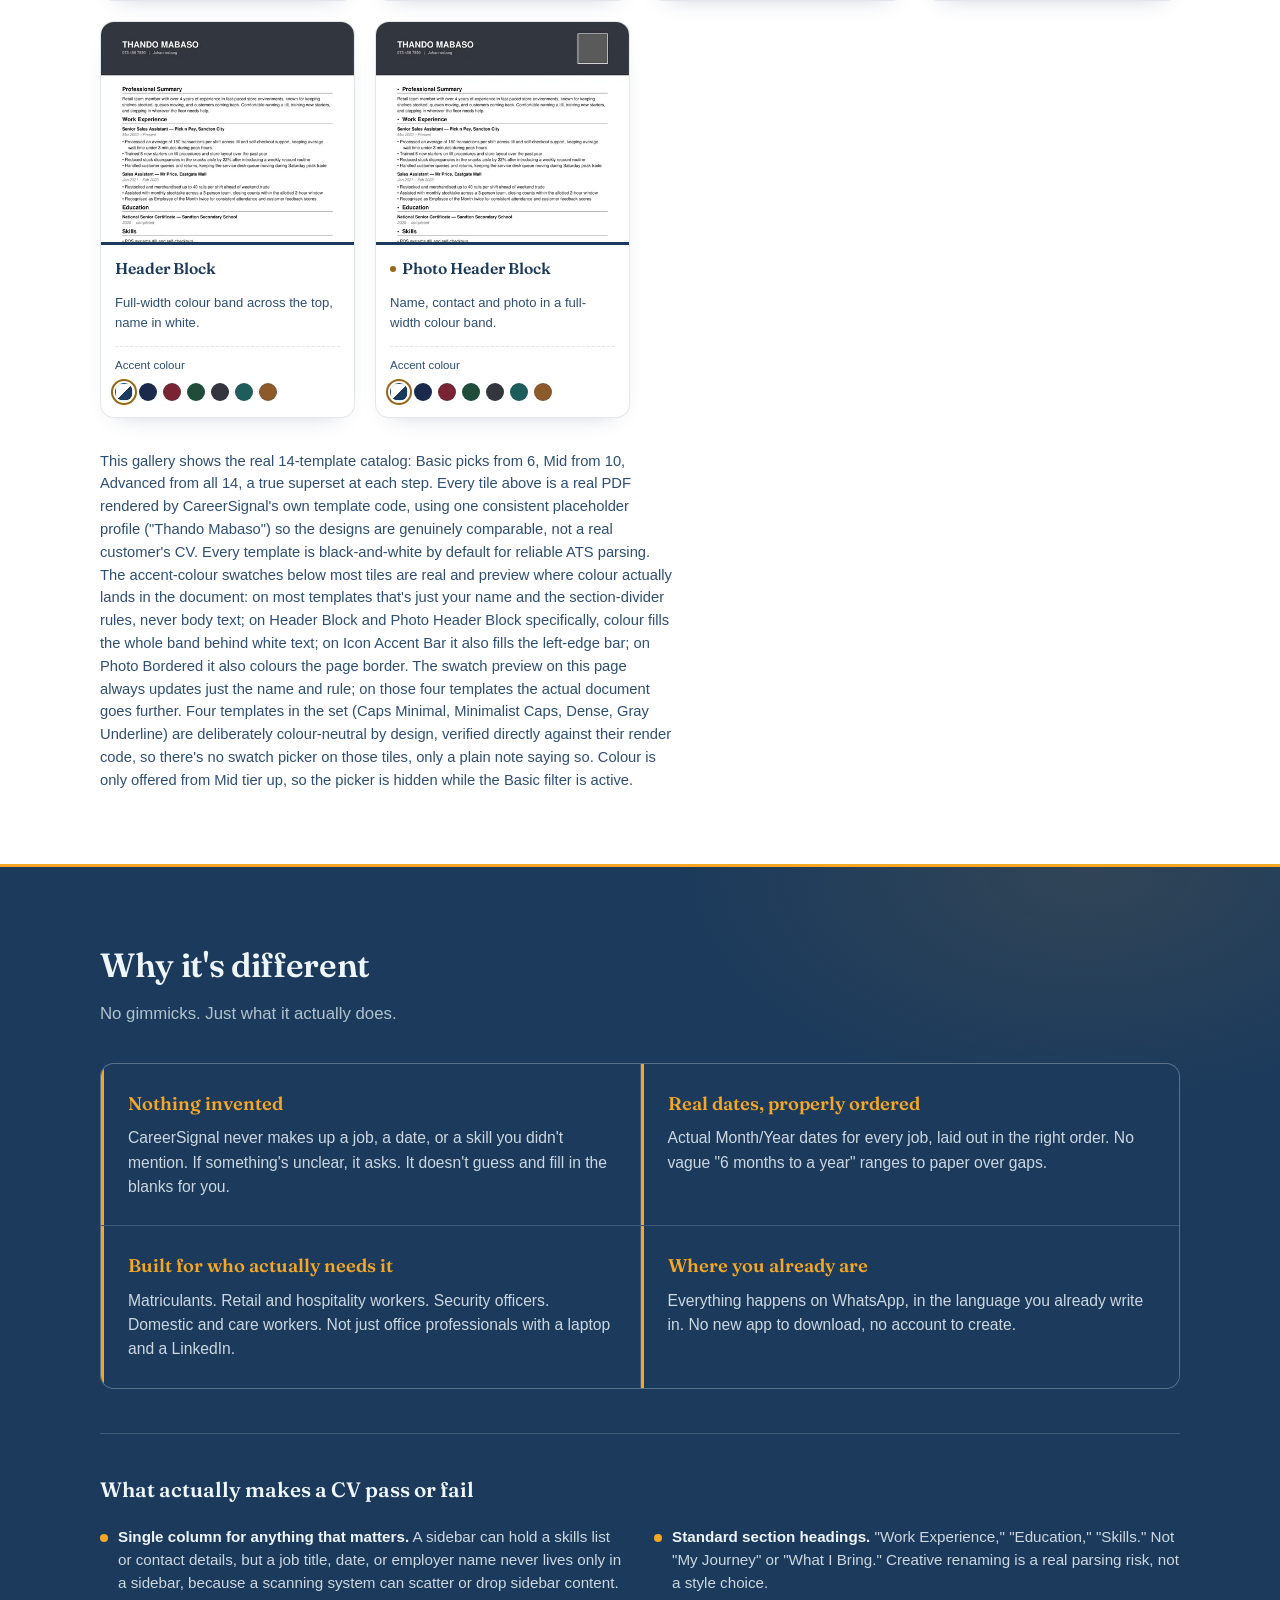
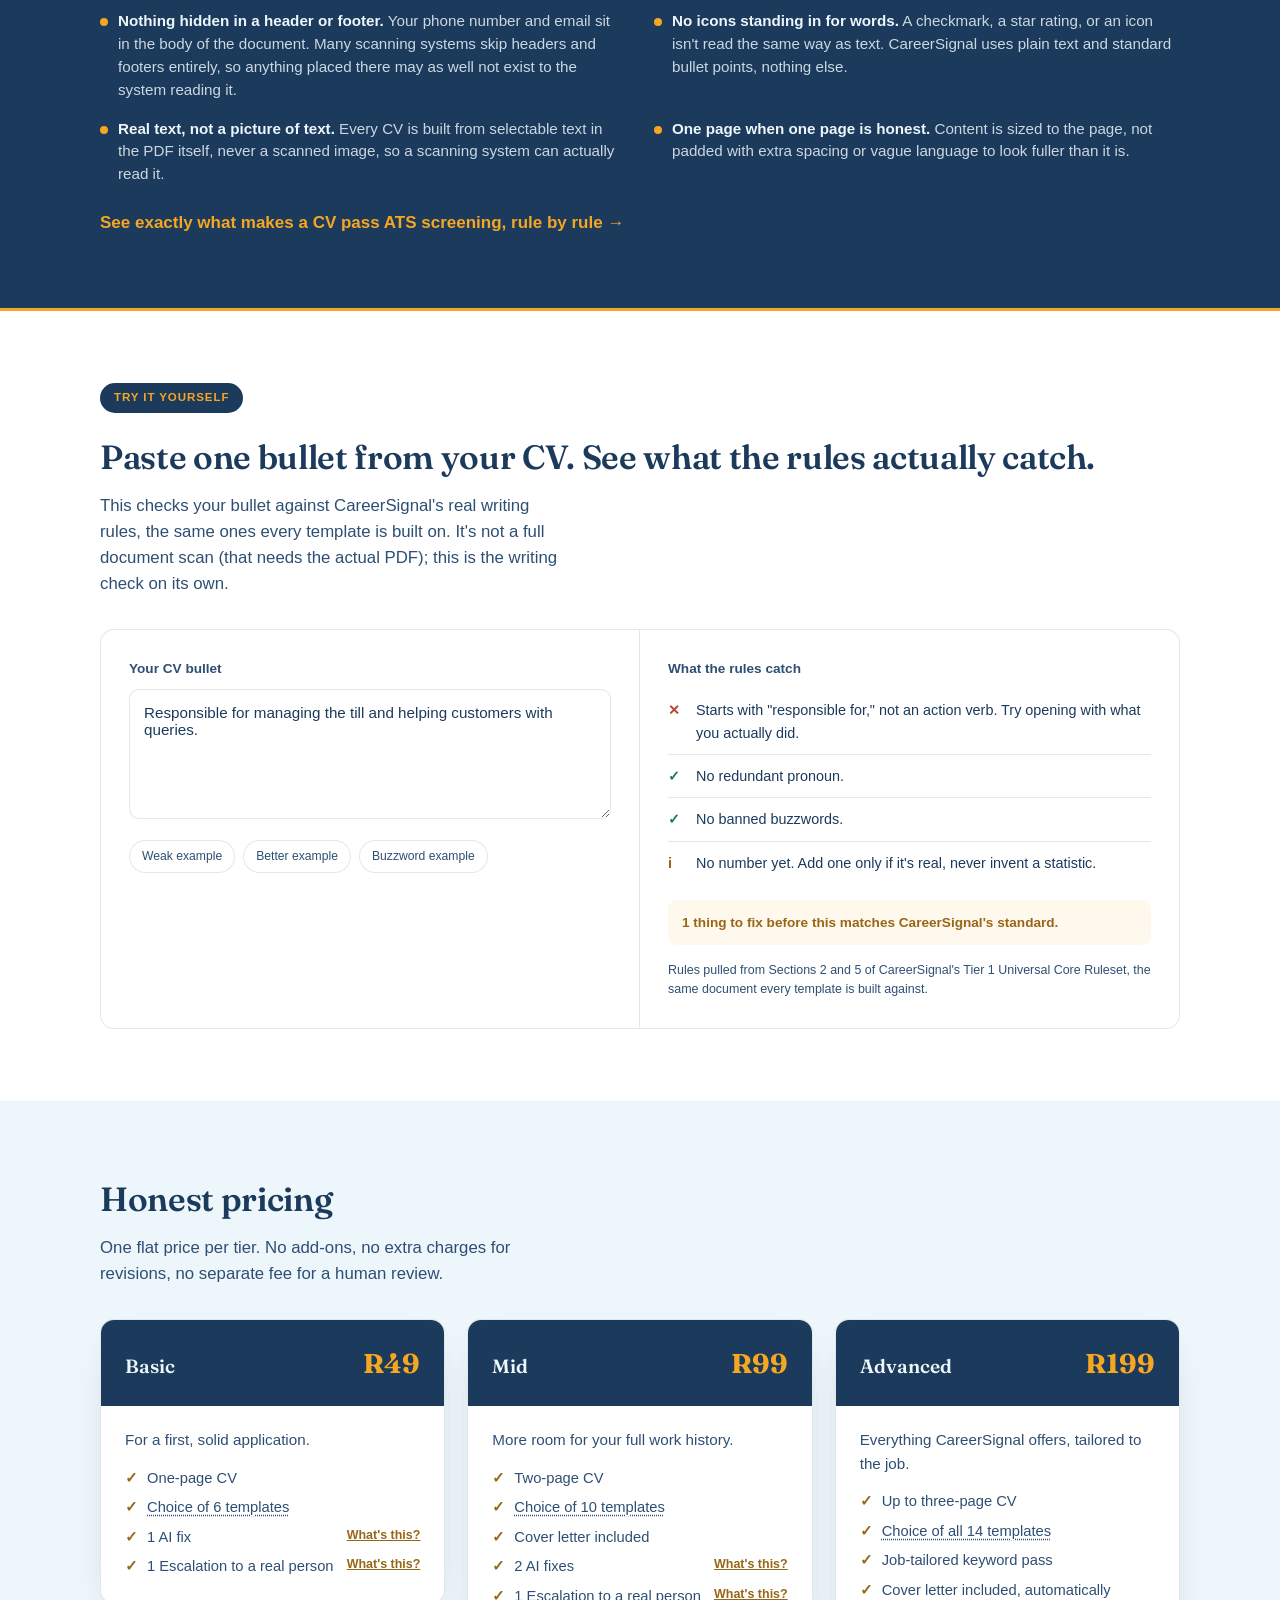
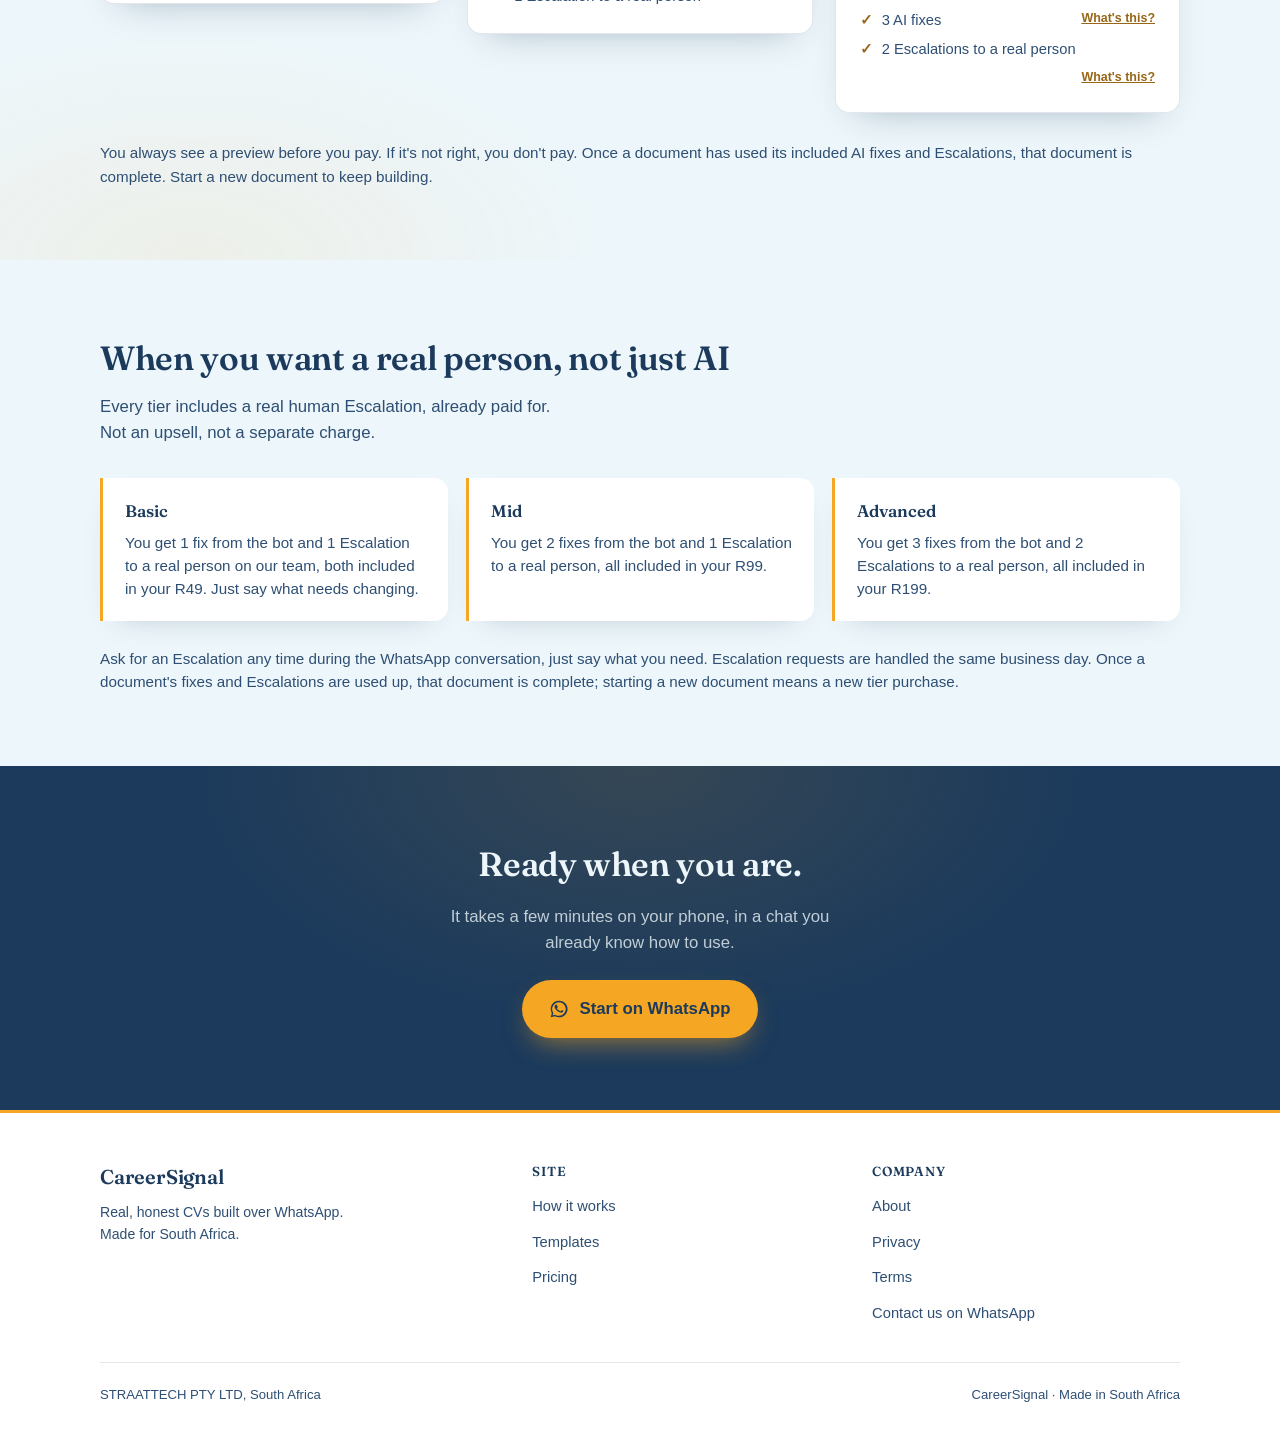
==== commit 1fd9e94c: "Replace template gallery with the real 14-template set (Plasing-1 54b5425) Verified the confirmed ti" ====
--- a/index.html
+++ b/index.html
@@ -266,7 +266,7 @@
         <button type="button" class="filter-btn" data-filter-tier="all" aria-pressed="true">All tiers</button>
         <button type="button" class="filter-btn" data-filter-tier="basic" aria-pressed="false">Basic <span aria-hidden="true">&middot;</span> 6</button>
         <button type="button" class="filter-btn" data-filter-tier="mid" aria-pressed="false">Mid <span aria-hidden="true">&middot;</span> 10</button>
-        <button type="button" class="filter-btn" data-filter-tier="advanced" aria-pressed="false">Advanced <span aria-hidden="true">&middot;</span> 16</button>
+        <button type="button" class="filter-btn" data-filter-tier="advanced" aria-pressed="false">Advanced <span aria-hidden="true">&middot;</span> 14</button>
         <span class="filter-divider" aria-hidden="true"></span>
         <button type="button" class="filter-btn filter-btn-photo" data-filter-photo aria-pressed="false">Photo option only</button>
       </div>
@@ -275,21 +275,70 @@
         <div class="template-tile" data-tiers="basic mid advanced" data-photo="false">
           <picture>
 
-            <source srcset="/assets/templates/tmpl-classic.webp" type="image/webp">
-
-            <img src="/assets/templates/tmpl-classic.png" alt="Classic template: single column, traditional layout, rendered from the real one-page CV template with sample content." loading="lazy" width="460" height="399">
-
-          </picture>
-          <div class="template-tile-body">
-            <div class="template-tile-name">
-              <span class="tile-name-text">Classic</span>
+            <source srcset="/assets/templates/tmpl-caps-minimal.webp" type="image/webp">
+
+            <img src="/assets/templates/tmpl-caps-minimal.png" alt="Caps Minimal template: an all-caps bold name with wide spacing between sections and neutral gray dividers regardless of colour choice, rendered from the real one-page CV template with sample content." loading="lazy" width="460" height="399">
+
+          </picture>
+          <div class="template-tile-body">
+            <div class="template-tile-name">
+              <span class="tile-name-text">Caps Minimal</span>
               <span class="tile-accent-rule" aria-hidden="true"></span>
               <span class="tile-badge badge-gold" data-badge-tiers="mid advanced" hidden>Recommended</span>
             </div>
-            <p class="template-tile-desc">Single column, traditional layout.</p>
-            <div class="color-picker" data-color-picker>
-              <span class="color-picker-label">Accent colour</span>
-              <div class="color-swatches" role="group" aria-label="Choose an accent colour for Classic">
+            <p class="template-tile-desc">Bold caps name, wide spacing, no colour anywhere.</p>
+            <p class="color-invariant-note">Always black-and-white. Colour choice has no visible effect on this template, by design.</p>
+          </div>
+        </div>
+        <div class="template-tile" data-tiers="basic mid advanced" data-photo="true">
+          <picture>
+
+            <source srcset="/assets/templates/tmpl-photo-clean.webp" type="image/webp">
+
+            <img src="/assets/templates/tmpl-photo-clean.png" alt="Photo Clean template: a plain single-column layout with an optional photo in the top corner, rendered from the real one-page CV template with sample content." loading="lazy" width="460" height="399">
+
+          </picture>
+          <div class="template-tile-body">
+            <div class="template-tile-name">
+              <span class="photo-dot" aria-hidden="true"></span>
+              <span class="tile-name-text">Photo Clean</span>
+              <span class="tile-accent-rule" aria-hidden="true"></span>
+              <span class="tile-badge badge-gold" data-badge-tiers="mid advanced" hidden>Recommended</span>
+            </div>
+            <p class="template-tile-desc">Plain single column with an optional corner photo.</p>
+            <div class="color-picker" data-color-picker>
+              <span class="color-picker-label">Accent colour</span>
+              <div class="color-swatches" role="group" aria-label="Choose an accent colour for Photo Clean">
+                <button type="button" class="color-swatch color-swatch-gray" data-color="grayscale" aria-pressed="true" aria-label="Black and white, default"></button>
+                <button type="button" class="color-swatch" data-color="deep-navy" data-hex="#1B2A4C" aria-pressed="false" aria-label="Deep Navy"></button>
+                <button type="button" class="color-swatch" data-color="burgundy" data-hex="#7A2333" aria-pressed="false" aria-label="Burgundy"></button>
+                <button type="button" class="color-swatch" data-color="forest-green" data-hex="#1F4D3A" aria-pressed="false" aria-label="Forest Green"></button>
+                <button type="button" class="color-swatch" data-color="charcoal" data-hex="#33363D" aria-pressed="false" aria-label="Charcoal"></button>
+                <button type="button" class="color-swatch" data-color="teal" data-hex="#1F5C5C" aria-pressed="false" aria-label="Teal"></button>
+                <button type="button" class="color-swatch" data-color="bronze" data-hex="#8C5A2B" aria-pressed="false" aria-label="Bronze"></button>
+              </div>
+            </div>
+          </div>
+        </div>
+        <div class="template-tile" data-tiers="advanced" data-photo="true">
+          <picture>
+
+            <source srcset="/assets/templates/tmpl-photo-bordered.webp" type="image/webp">
+
+            <img src="/assets/templates/tmpl-photo-bordered.png" alt="Photo Bordered template: a colour rule frame around the full page, a corner photo, and a small icon before each section heading, rendered from the real one-page CV template with sample content." loading="lazy" width="460" height="399">
+
+          </picture>
+          <div class="template-tile-body">
+            <div class="template-tile-name">
+              <span class="photo-dot" aria-hidden="true"></span>
+              <span class="tile-name-text">Photo Bordered</span>
+              <span class="tile-accent-rule" aria-hidden="true"></span>
+              <span class="tile-badge badge-gold" data-badge-tiers="advanced" hidden>Recommended</span>
+            </div>
+            <p class="template-tile-desc">Colour rule frame, corner photo, small heading icons.</p>
+            <div class="color-picker" data-color-picker>
+              <span class="color-picker-label">Accent colour</span>
+              <div class="color-swatches" role="group" aria-label="Choose an accent colour for Photo Bordered">
                 <button type="button" class="color-swatch color-swatch-gray" data-color="grayscale" aria-pressed="true" aria-label="Black and white, default"></button>
                 <button type="button" class="color-swatch" data-color="deep-navy" data-hex="#1B2A4C" aria-pressed="false" aria-label="Deep Navy"></button>
                 <button type="button" class="color-swatch" data-color="burgundy" data-hex="#7A2333" aria-pressed="false" aria-label="Burgundy"></button>
@@ -304,20 +353,20 @@
         <div class="template-tile" data-tiers="basic mid advanced" data-photo="false">
           <picture>
 
-            <source srcset="/assets/templates/tmpl-two-column.webp" type="image/webp">
-
-            <img src="/assets/templates/tmpl-two-column.png" alt="Two-Column template: two columns with a sidebar for contact and skills, rendered from the real one-page CV template with sample content." loading="lazy" width="460" height="399">
-
-          </picture>
-          <div class="template-tile-body">
-            <div class="template-tile-name">
-              <span class="tile-name-text">Two-Column</span>
-              <span class="tile-accent-rule" aria-hidden="true"></span>
-            </div>
-            <p class="template-tile-desc">Two columns, sidebar for contact and skills.</p>
-            <div class="color-picker" data-color-picker>
-              <span class="color-picker-label">Accent colour</span>
-              <div class="color-swatches" role="group" aria-label="Choose an accent colour for Two-Column">
+            <source srcset="/assets/templates/tmpl-rule-accent.webp" type="image/webp">
+
+            <img src="/assets/templates/tmpl-rule-accent.png" alt="Rule Accent template: a single-column layout with one bold colour rule beneath the name, rendered from the real one-page CV template with sample content." loading="lazy" width="460" height="399">
+
+          </picture>
+          <div class="template-tile-body">
+            <div class="template-tile-name">
+              <span class="tile-name-text">Rule Accent</span>
+              <span class="tile-accent-rule" aria-hidden="true"></span>
+            </div>
+            <p class="template-tile-desc">Single column, one bold accent rule under your name.</p>
+            <div class="color-picker" data-color-picker>
+              <span class="color-picker-label">Accent colour</span>
+              <div class="color-swatches" role="group" aria-label="Choose an accent colour for Rule Accent">
                 <button type="button" class="color-swatch color-swatch-gray" data-color="grayscale" aria-pressed="true" aria-label="Black and white, default"></button>
                 <button type="button" class="color-swatch" data-color="deep-navy" data-hex="#1B2A4C" aria-pressed="false" aria-label="Deep Navy"></button>
                 <button type="button" class="color-swatch" data-color="burgundy" data-hex="#7A2333" aria-pressed="false" aria-label="Burgundy"></button>
@@ -332,20 +381,76 @@
         <div class="template-tile" data-tiers="basic mid advanced" data-photo="false">
           <picture>
 
-            <source srcset="/assets/templates/tmpl-bold-header.webp" type="image/webp">
-
-            <img src="/assets/templates/tmpl-bold-header.png" alt="Bold Header template: bold colour block across the header, rendered from the real one-page CV template with sample content." loading="lazy" width="460" height="399">
-
-          </picture>
-          <div class="template-tile-body">
-            <div class="template-tile-name">
-              <span class="tile-name-text">Bold Header</span>
-              <span class="tile-accent-rule" aria-hidden="true"></span>
-            </div>
-            <p class="template-tile-desc">Bold colour block across the header.</p>
-            <div class="color-picker" data-color-picker>
-              <span class="color-picker-label">Accent colour</span>
-              <div class="color-swatches" role="group" aria-label="Choose an accent colour for Bold Header">
+            <source srcset="/assets/templates/tmpl-caps-underline.webp" type="image/webp">
+
+            <img src="/assets/templates/tmpl-caps-underline.png" alt="Caps Underline template: an all-caps name with a bold colour rule directly underneath, rendered from the real one-page CV template with sample content." loading="lazy" width="460" height="399">
+
+          </picture>
+          <div class="template-tile-body">
+            <div class="template-tile-name">
+              <span class="tile-name-text">Caps Underline</span>
+              <span class="tile-accent-rule" aria-hidden="true"></span>
+            </div>
+            <p class="template-tile-desc">All-caps name with a bold rule directly beneath it.</p>
+            <div class="color-picker" data-color-picker>
+              <span class="color-picker-label">Accent colour</span>
+              <div class="color-swatches" role="group" aria-label="Choose an accent colour for Caps Underline">
+                <button type="button" class="color-swatch color-swatch-gray" data-color="grayscale" aria-pressed="true" aria-label="Black and white, default"></button>
+                <button type="button" class="color-swatch" data-color="deep-navy" data-hex="#1B2A4C" aria-pressed="false" aria-label="Deep Navy"></button>
+                <button type="button" class="color-swatch" data-color="burgundy" data-hex="#7A2333" aria-pressed="false" aria-label="Burgundy"></button>
+                <button type="button" class="color-swatch" data-color="forest-green" data-hex="#1F4D3A" aria-pressed="false" aria-label="Forest Green"></button>
+                <button type="button" class="color-swatch" data-color="charcoal" data-hex="#33363D" aria-pressed="false" aria-label="Charcoal"></button>
+                <button type="button" class="color-swatch" data-color="teal" data-hex="#1F5C5C" aria-pressed="false" aria-label="Teal"></button>
+                <button type="button" class="color-swatch" data-color="bronze" data-hex="#8C5A2B" aria-pressed="false" aria-label="Bronze"></button>
+              </div>
+            </div>
+          </div>
+        </div>
+        <div class="template-tile" data-tiers="advanced" data-photo="false">
+          <picture>
+
+            <source srcset="/assets/templates/tmpl-icon-accent-bar.webp" type="image/webp">
+
+            <img src="/assets/templates/tmpl-icon-accent-bar.png" alt="Icon Accent Bar template: a thin colour bar down the left edge of the page with a small decorative icon before each section heading, rendered from the real one-page CV template with sample content." loading="lazy" width="460" height="399">
+
+          </picture>
+          <div class="template-tile-body">
+            <div class="template-tile-name">
+              <span class="tile-name-text">Icon Accent Bar</span>
+              <span class="tile-accent-rule" aria-hidden="true"></span>
+            </div>
+            <p class="template-tile-desc">Colour bar down the left edge, icon before each heading.</p>
+            <div class="color-picker" data-color-picker>
+              <span class="color-picker-label">Accent colour</span>
+              <div class="color-swatches" role="group" aria-label="Choose an accent colour for Icon Accent Bar">
+                <button type="button" class="color-swatch color-swatch-gray" data-color="grayscale" aria-pressed="true" aria-label="Black and white, default"></button>
+                <button type="button" class="color-swatch" data-color="deep-navy" data-hex="#1B2A4C" aria-pressed="false" aria-label="Deep Navy"></button>
+                <button type="button" class="color-swatch" data-color="burgundy" data-hex="#7A2333" aria-pressed="false" aria-label="Burgundy"></button>
+                <button type="button" class="color-swatch" data-color="forest-green" data-hex="#1F4D3A" aria-pressed="false" aria-label="Forest Green"></button>
+                <button type="button" class="color-swatch" data-color="charcoal" data-hex="#33363D" aria-pressed="false" aria-label="Charcoal"></button>
+                <button type="button" class="color-swatch" data-color="teal" data-hex="#1F5C5C" aria-pressed="false" aria-label="Teal"></button>
+                <button type="button" class="color-swatch" data-color="bronze" data-hex="#8C5A2B" aria-pressed="false" aria-label="Bronze"></button>
+              </div>
+            </div>
+          </div>
+        </div>
+        <div class="template-tile" data-tiers="advanced" data-photo="false">
+          <picture>
+
+            <source srcset="/assets/templates/tmpl-spacious-centered.webp" type="image/webp">
+
+            <img src="/assets/templates/tmpl-spacious-centered.png" alt="Spacious Centered template: a centred name and contact line at the top with wide spacing around every section, rendered from the real one-page CV template with sample content." loading="lazy" width="460" height="399">
+
+          </picture>
+          <div class="template-tile-body">
+            <div class="template-tile-name">
+              <span class="tile-name-text">Spacious Centered</span>
+              <span class="tile-accent-rule" aria-hidden="true"></span>
+            </div>
+            <p class="template-tile-desc">Centred name and contact, generous spacing throughout.</p>
+            <div class="color-picker" data-color-picker>
+              <span class="color-picker-label">Accent colour</span>
+              <div class="color-swatches" role="group" aria-label="Choose an accent colour for Spacious Centered">
                 <button type="button" class="color-swatch color-swatch-gray" data-color="grayscale" aria-pressed="true" aria-label="Black and white, default"></button>
                 <button type="button" class="color-swatch" data-color="deep-navy" data-hex="#1B2A4C" aria-pressed="false" aria-label="Deep Navy"></button>
                 <button type="button" class="color-swatch" data-color="burgundy" data-hex="#7A2333" aria-pressed="false" aria-label="Burgundy"></button>
@@ -360,362 +465,156 @@
         <div class="template-tile" data-tiers="basic mid advanced" data-photo="false">
           <picture>
 
-            <source srcset="/assets/templates/tmpl-minimalist.webp" type="image/webp">
-
-            <img src="/assets/templates/tmpl-minimalist.png" alt="Minimalist template: minimal hairline rules, no colour blocks, rendered from the real one-page CV template with sample content." loading="lazy" width="460" height="399">
-
-          </picture>
-          <div class="template-tile-body">
-            <div class="template-tile-name">
-              <span class="tile-name-text">Minimalist</span>
-              <span class="tile-accent-rule" aria-hidden="true"></span>
-            </div>
-            <p class="template-tile-desc">Minimal hairline rules, no colour blocks.</p>
-            <div class="color-picker" data-color-picker>
-              <span class="color-picker-label">Accent colour</span>
-              <div class="color-swatches" role="group" aria-label="Choose an accent colour for Minimalist">
-                <button type="button" class="color-swatch color-swatch-gray" data-color="grayscale" aria-pressed="true" aria-label="Black and white, default"></button>
-                <button type="button" class="color-swatch" data-color="deep-navy" data-hex="#1B2A4C" aria-pressed="false" aria-label="Deep Navy"></button>
-                <button type="button" class="color-swatch" data-color="burgundy" data-hex="#7A2333" aria-pressed="false" aria-label="Burgundy"></button>
-                <button type="button" class="color-swatch" data-color="forest-green" data-hex="#1F4D3A" aria-pressed="false" aria-label="Forest Green"></button>
-                <button type="button" class="color-swatch" data-color="charcoal" data-hex="#33363D" aria-pressed="false" aria-label="Charcoal"></button>
-                <button type="button" class="color-swatch" data-color="teal" data-hex="#1F5C5C" aria-pressed="false" aria-label="Teal"></button>
-                <button type="button" class="color-swatch" data-color="bronze" data-hex="#8C5A2B" aria-pressed="false" aria-label="Bronze"></button>
-              </div>
-            </div>
+            <source srcset="/assets/templates/tmpl-minimalist-caps.webp" type="image/webp">
+
+            <img src="/assets/templates/tmpl-minimalist-caps.png" alt="Minimalist Caps template: an all-caps name with no divider lines anywhere, using spacing alone for structure, rendered from the real one-page CV template with sample content." loading="lazy" width="460" height="399">
+
+          </picture>
+          <div class="template-tile-body">
+            <div class="template-tile-name">
+              <span class="tile-name-text">Minimalist Caps</span>
+              <span class="tile-accent-rule" aria-hidden="true"></span>
+            </div>
+            <p class="template-tile-desc">All-caps name, no lines anywhere, spacing only.</p>
+            <p class="color-invariant-note">Always black-and-white. Colour choice has no visible effect on this template, by design.</p>
           </div>
         </div>
         <div class="template-tile" data-tiers="mid advanced" data-photo="false">
           <picture>
 
-            <source srcset="/assets/templates/tmpl-banded.webp" type="image/webp">
-
-            <img src="/assets/templates/tmpl-banded.png" alt="Banded template: coloured bands mark each section heading, rendered from the real one-page CV template with sample content." loading="lazy" width="460" height="399">
-
-          </picture>
-          <div class="template-tile-body">
-            <div class="template-tile-name">
-              <span class="tile-name-text">Banded</span>
-              <span class="tile-accent-rule" aria-hidden="true"></span>
-            </div>
-            <p class="template-tile-desc">Coloured bands mark each section heading.</p>
-            <div class="color-picker" data-color-picker>
-              <span class="color-picker-label">Accent colour</span>
-              <div class="color-swatches" role="group" aria-label="Choose an accent colour for Banded">
-                <button type="button" class="color-swatch color-swatch-gray" data-color="grayscale" aria-pressed="true" aria-label="Black and white, default"></button>
-                <button type="button" class="color-swatch" data-color="deep-navy" data-hex="#1B2A4C" aria-pressed="false" aria-label="Deep Navy"></button>
-                <button type="button" class="color-swatch" data-color="burgundy" data-hex="#7A2333" aria-pressed="false" aria-label="Burgundy"></button>
-                <button type="button" class="color-swatch" data-color="forest-green" data-hex="#1F4D3A" aria-pressed="false" aria-label="Forest Green"></button>
-                <button type="button" class="color-swatch" data-color="charcoal" data-hex="#33363D" aria-pressed="false" aria-label="Charcoal"></button>
-                <button type="button" class="color-swatch" data-color="teal" data-hex="#1F5C5C" aria-pressed="false" aria-label="Teal"></button>
-                <button type="button" class="color-swatch" data-color="bronze" data-hex="#8C5A2B" aria-pressed="false" aria-label="Bronze"></button>
-              </div>
-            </div>
+            <source srcset="/assets/templates/tmpl-icon-headings.webp" type="image/webp">
+
+            <img src="/assets/templates/tmpl-icon-headings.png" alt="Icon Headings template: a plain single-column layout with a small decorative icon before each section heading, rendered from the real one-page CV template with sample content." loading="lazy" width="460" height="399">
+
+          </picture>
+          <div class="template-tile-body">
+            <div class="template-tile-name">
+              <span class="tile-name-text">Icon Headings</span>
+              <span class="tile-accent-rule" aria-hidden="true"></span>
+            </div>
+            <p class="template-tile-desc">Small icon before each heading, otherwise plain.</p>
+            <div class="color-picker" data-color-picker>
+              <span class="color-picker-label">Accent colour</span>
+              <div class="color-swatches" role="group" aria-label="Choose an accent colour for Icon Headings">
+                <button type="button" class="color-swatch color-swatch-gray" data-color="grayscale" aria-pressed="true" aria-label="Black and white, default"></button>
+                <button type="button" class="color-swatch" data-color="deep-navy" data-hex="#1B2A4C" aria-pressed="false" aria-label="Deep Navy"></button>
+                <button type="button" class="color-swatch" data-color="burgundy" data-hex="#7A2333" aria-pressed="false" aria-label="Burgundy"></button>
+                <button type="button" class="color-swatch" data-color="forest-green" data-hex="#1F4D3A" aria-pressed="false" aria-label="Forest Green"></button>
+                <button type="button" class="color-swatch" data-color="charcoal" data-hex="#33363D" aria-pressed="false" aria-label="Charcoal"></button>
+                <button type="button" class="color-swatch" data-color="teal" data-hex="#1F5C5C" aria-pressed="false" aria-label="Teal"></button>
+                <button type="button" class="color-swatch" data-color="bronze" data-hex="#8C5A2B" aria-pressed="false" aria-label="Bronze"></button>
+              </div>
+            </div>
+          </div>
+        </div>
+        <div class="template-tile" data-tiers="advanced" data-photo="false">
+          <picture>
+
+            <source srcset="/assets/templates/tmpl-compact-lines.webp" type="image/webp">
+
+            <img src="/assets/templates/tmpl-compact-lines.png" alt="Compact Lines template: a single-column layout with tightened spacing between sections to fit more content on one page, rendered from the real one-page CV template with sample content." loading="lazy" width="460" height="399">
+
+          </picture>
+          <div class="template-tile-body">
+            <div class="template-tile-name">
+              <span class="tile-name-text">Compact Lines</span>
+              <span class="tile-accent-rule" aria-hidden="true"></span>
+            </div>
+            <p class="template-tile-desc">Tightened spacing to fit more onto one page.</p>
+            <div class="color-picker" data-color-picker>
+              <span class="color-picker-label">Accent colour</span>
+              <div class="color-swatches" role="group" aria-label="Choose an accent colour for Compact Lines">
+                <button type="button" class="color-swatch color-swatch-gray" data-color="grayscale" aria-pressed="true" aria-label="Black and white, default"></button>
+                <button type="button" class="color-swatch" data-color="deep-navy" data-hex="#1B2A4C" aria-pressed="false" aria-label="Deep Navy"></button>
+                <button type="button" class="color-swatch" data-color="burgundy" data-hex="#7A2333" aria-pressed="false" aria-label="Burgundy"></button>
+                <button type="button" class="color-swatch" data-color="forest-green" data-hex="#1F4D3A" aria-pressed="false" aria-label="Forest Green"></button>
+                <button type="button" class="color-swatch" data-color="charcoal" data-hex="#33363D" aria-pressed="false" aria-label="Charcoal"></button>
+                <button type="button" class="color-swatch" data-color="teal" data-hex="#1F5C5C" aria-pressed="false" aria-label="Teal"></button>
+                <button type="button" class="color-swatch" data-color="bronze" data-hex="#8C5A2B" aria-pressed="false" aria-label="Bronze"></button>
+              </div>
+            </div>
+          </div>
+        </div>
+        <div class="template-tile" data-tiers="basic mid advanced" data-photo="false">
+          <picture>
+
+            <source srcset="/assets/templates/tmpl-dense.webp" type="image/webp">
+
+            <img src="/assets/templates/tmpl-dense.png" alt="Dense template: the tightest layout in the set, with no divider lines and a regular-weight name, fitting the most content on one page, rendered from the real one-page CV template with sample content." loading="lazy" width="460" height="399">
+
+          </picture>
+          <div class="template-tile-body">
+            <div class="template-tile-name">
+              <span class="tile-name-text">Dense</span>
+              <span class="tile-accent-rule" aria-hidden="true"></span>
+            </div>
+            <p class="template-tile-desc">Tightest layout in the set, no lines, no bold name.</p>
+            <p class="color-invariant-note">Always black-and-white. Colour choice has no visible effect on this template, by design.</p>
           </div>
         </div>
         <div class="template-tile" data-tiers="mid advanced" data-photo="false">
           <picture>
 
-            <source srcset="/assets/templates/tmpl-compact.webp" type="image/webp">
-
-            <img src="/assets/templates/tmpl-compact.png" alt="Compact template: dense layout, fits more onto one page, rendered from the real one-page CV template with sample content." loading="lazy" width="460" height="399">
-
-          </picture>
-          <div class="template-tile-body">
-            <div class="template-tile-name">
-              <span class="tile-name-text">Compact</span>
-              <span class="tile-accent-rule" aria-hidden="true"></span>
-            </div>
-            <p class="template-tile-desc">Dense layout, fits more onto one page.</p>
-            <div class="color-picker" data-color-picker>
-              <span class="color-picker-label">Accent colour</span>
-              <div class="color-swatches" role="group" aria-label="Choose an accent colour for Compact">
-                <button type="button" class="color-swatch color-swatch-gray" data-color="grayscale" aria-pressed="true" aria-label="Black and white, default"></button>
-                <button type="button" class="color-swatch" data-color="deep-navy" data-hex="#1B2A4C" aria-pressed="false" aria-label="Deep Navy"></button>
-                <button type="button" class="color-swatch" data-color="burgundy" data-hex="#7A2333" aria-pressed="false" aria-label="Burgundy"></button>
-                <button type="button" class="color-swatch" data-color="forest-green" data-hex="#1F4D3A" aria-pressed="false" aria-label="Forest Green"></button>
-                <button type="button" class="color-swatch" data-color="charcoal" data-hex="#33363D" aria-pressed="false" aria-label="Charcoal"></button>
-                <button type="button" class="color-swatch" data-color="teal" data-hex="#1F5C5C" aria-pressed="false" aria-label="Teal"></button>
-                <button type="button" class="color-swatch" data-color="bronze" data-hex="#8C5A2B" aria-pressed="false" aria-label="Bronze"></button>
-              </div>
-            </div>
-          </div>
-        </div>
-        <div class="template-tile" data-tiers="advanced" data-photo="false">
-          <picture>
-
-            <source srcset="/assets/templates/tmpl-bordered.webp" type="image/webp">
-
-            <img src="/assets/templates/tmpl-bordered.png" alt="Bordered template: single column with a bold colour rule beneath each section heading, rendered from the real one-page CV template with sample content." loading="lazy" width="460" height="399">
-
-          </picture>
-          <div class="template-tile-body">
-            <div class="template-tile-name">
-              <span class="tile-name-text">Bordered</span>
-              <span class="tile-accent-rule" aria-hidden="true"></span>
-            </div>
-            <p class="template-tile-desc">Bolder underlines beneath each section heading.</p>
-            <div class="color-picker" data-color-picker>
-              <span class="color-picker-label">Accent colour</span>
-              <div class="color-swatches" role="group" aria-label="Choose an accent colour for Bordered">
-                <button type="button" class="color-swatch color-swatch-gray" data-color="grayscale" aria-pressed="true" aria-label="Black and white, default"></button>
-                <button type="button" class="color-swatch" data-color="deep-navy" data-hex="#1B2A4C" aria-pressed="false" aria-label="Deep Navy"></button>
-                <button type="button" class="color-swatch" data-color="burgundy" data-hex="#7A2333" aria-pressed="false" aria-label="Burgundy"></button>
-                <button type="button" class="color-swatch" data-color="forest-green" data-hex="#1F4D3A" aria-pressed="false" aria-label="Forest Green"></button>
-                <button type="button" class="color-swatch" data-color="charcoal" data-hex="#33363D" aria-pressed="false" aria-label="Charcoal"></button>
-                <button type="button" class="color-swatch" data-color="teal" data-hex="#1F5C5C" aria-pressed="false" aria-label="Teal"></button>
-                <button type="button" class="color-swatch" data-color="bronze" data-hex="#8C5A2B" aria-pressed="false" aria-label="Bronze"></button>
-              </div>
-            </div>
-          </div>
-        </div>
-        <div class="template-tile" data-tiers="advanced" data-photo="false">
-          <picture>
-
-            <source srcset="/assets/templates/tmpl-contact-bar.webp" type="image/webp">
-
-            <img src="/assets/templates/tmpl-contact-bar.png" alt="Contact Bar template: a light strip holds your contact details beneath your name, rendered from the real one-page CV template with sample content." loading="lazy" width="460" height="399">
-
-          </picture>
-          <div class="template-tile-body">
-            <div class="template-tile-name">
-              <span class="tile-name-text">Contact Bar</span>
-              <span class="tile-accent-rule" aria-hidden="true"></span>
-            </div>
-            <p class="template-tile-desc">Contact details sit in a light strip beneath your name.</p>
-            <div class="color-picker" data-color-picker>
-              <span class="color-picker-label">Accent colour</span>
-              <div class="color-swatches" role="group" aria-label="Choose an accent colour for Contact Bar">
-                <button type="button" class="color-swatch color-swatch-gray" data-color="grayscale" aria-pressed="true" aria-label="Black and white, default"></button>
-                <button type="button" class="color-swatch" data-color="deep-navy" data-hex="#1B2A4C" aria-pressed="false" aria-label="Deep Navy"></button>
-                <button type="button" class="color-swatch" data-color="burgundy" data-hex="#7A2333" aria-pressed="false" aria-label="Burgundy"></button>
-                <button type="button" class="color-swatch" data-color="forest-green" data-hex="#1F4D3A" aria-pressed="false" aria-label="Forest Green"></button>
-                <button type="button" class="color-swatch" data-color="charcoal" data-hex="#33363D" aria-pressed="false" aria-label="Charcoal"></button>
-                <button type="button" class="color-swatch" data-color="teal" data-hex="#1F5C5C" aria-pressed="false" aria-label="Teal"></button>
-                <button type="button" class="color-swatch" data-color="bronze" data-hex="#8C5A2B" aria-pressed="false" aria-label="Bronze"></button>
-              </div>
-            </div>
-          </div>
-        </div>
-        <div class="template-tile" data-tiers="advanced" data-photo="false">
-          <picture>
-
-            <source srcset="/assets/templates/tmpl-centered.webp" type="image/webp">
-
-            <img src="/assets/templates/tmpl-centered.png" alt="Centered template: name and contact line centred at the top, rendered from the real one-page CV template with sample content." loading="lazy" width="460" height="399">
-
-          </picture>
-          <div class="template-tile-body">
-            <div class="template-tile-name">
-              <span class="tile-name-text">Centered</span>
-              <span class="tile-accent-rule" aria-hidden="true"></span>
-            </div>
-            <p class="template-tile-desc">Name and contact line centred at the top.</p>
-            <div class="color-picker" data-color-picker>
-              <span class="color-picker-label">Accent colour</span>
-              <div class="color-swatches" role="group" aria-label="Choose an accent colour for Centered">
-                <button type="button" class="color-swatch color-swatch-gray" data-color="grayscale" aria-pressed="true" aria-label="Black and white, default"></button>
-                <button type="button" class="color-swatch" data-color="deep-navy" data-hex="#1B2A4C" aria-pressed="false" aria-label="Deep Navy"></button>
-                <button type="button" class="color-swatch" data-color="burgundy" data-hex="#7A2333" aria-pressed="false" aria-label="Burgundy"></button>
-                <button type="button" class="color-swatch" data-color="forest-green" data-hex="#1F4D3A" aria-pressed="false" aria-label="Forest Green"></button>
-                <button type="button" class="color-swatch" data-color="charcoal" data-hex="#33363D" aria-pressed="false" aria-label="Charcoal"></button>
-                <button type="button" class="color-swatch" data-color="teal" data-hex="#1F5C5C" aria-pressed="false" aria-label="Teal"></button>
-                <button type="button" class="color-swatch" data-color="bronze" data-hex="#8C5A2B" aria-pressed="false" aria-label="Bronze"></button>
-              </div>
-            </div>
-          </div>
-        </div>
-        <div class="template-tile" data-tiers="advanced" data-photo="false">
-          <picture>
-
-            <source srcset="/assets/templates/tmpl-aligned.webp" type="image/webp">
-
-            <img src="/assets/templates/tmpl-aligned.png" alt="Aligned template: dates sit flush-right against left-aligned job titles, rendered from the real one-page CV template with sample content." loading="lazy" width="460" height="399">
-
-          </picture>
-          <div class="template-tile-body">
-            <div class="template-tile-name">
-              <span class="tile-name-text">Aligned</span>
-              <span class="tile-accent-rule" aria-hidden="true"></span>
-            </div>
-            <p class="template-tile-desc">Dates align flush-right against left-aligned titles.</p>
-            <div class="color-picker" data-color-picker>
-              <span class="color-picker-label">Accent colour</span>
-              <div class="color-swatches" role="group" aria-label="Choose an accent colour for Aligned">
-                <button type="button" class="color-swatch color-swatch-gray" data-color="grayscale" aria-pressed="true" aria-label="Black and white, default"></button>
-                <button type="button" class="color-swatch" data-color="deep-navy" data-hex="#1B2A4C" aria-pressed="false" aria-label="Deep Navy"></button>
-                <button type="button" class="color-swatch" data-color="burgundy" data-hex="#7A2333" aria-pressed="false" aria-label="Burgundy"></button>
-                <button type="button" class="color-swatch" data-color="forest-green" data-hex="#1F4D3A" aria-pressed="false" aria-label="Forest Green"></button>
-                <button type="button" class="color-swatch" data-color="charcoal" data-hex="#33363D" aria-pressed="false" aria-label="Charcoal"></button>
-                <button type="button" class="color-swatch" data-color="teal" data-hex="#1F5C5C" aria-pressed="false" aria-label="Teal"></button>
-                <button type="button" class="color-swatch" data-color="bronze" data-hex="#8C5A2B" aria-pressed="false" aria-label="Bronze"></button>
-              </div>
-            </div>
-          </div>
-        </div>
-        <div class="template-tile" data-tiers="basic mid advanced" data-photo="true">
-          <picture>
-
-            <source srcset="/assets/templates/tmpl-photo-centered.webp" type="image/webp">
-
-            <img src="/assets/templates/tmpl-photo-centered.png" alt="Photo Centered template: centered header with a photo, rendered from the real one-page CV template with sample content." loading="lazy" width="460" height="399">
+            <source srcset="/assets/templates/tmpl-gray-underline.webp" type="image/webp">
+
+            <img src="/assets/templates/tmpl-gray-underline.png" alt="Gray Underline template: a single-column layout where every divider rule stays neutral gray regardless of colour choice, rendered from the real one-page CV template with sample content." loading="lazy" width="460" height="399">
+
+          </picture>
+          <div class="template-tile-body">
+            <div class="template-tile-name">
+              <span class="tile-name-text">Gray Underline</span>
+              <span class="tile-accent-rule" aria-hidden="true"></span>
+            </div>
+            <p class="template-tile-desc">Every rule stays neutral gray, whatever colour you pick.</p>
+            <p class="color-invariant-note">Always black-and-white. Colour choice has no visible effect on this template, by design.</p>
+          </div>
+        </div>
+        <div class="template-tile" data-tiers="mid advanced" data-photo="false">
+          <picture>
+
+            <source srcset="/assets/templates/tmpl-header-block.webp" type="image/webp">
+
+            <img src="/assets/templates/tmpl-header-block.png" alt="Header Block template: a full-width colour band across the top holding the name in white, rendered from the real one-page CV template with sample content." loading="lazy" width="460" height="399">
+
+          </picture>
+          <div class="template-tile-body">
+            <div class="template-tile-name">
+              <span class="tile-name-text">Header Block</span>
+              <span class="tile-accent-rule" aria-hidden="true"></span>
+            </div>
+            <p class="template-tile-desc">Full-width colour band across the top, name in white.</p>
+            <div class="color-picker" data-color-picker>
+              <span class="color-picker-label">Accent colour</span>
+              <div class="color-swatches" role="group" aria-label="Choose an accent colour for Header Block">
+                <button type="button" class="color-swatch color-swatch-gray" data-color="grayscale" aria-pressed="true" aria-label="Black and white, default"></button>
+                <button type="button" class="color-swatch" data-color="deep-navy" data-hex="#1B2A4C" aria-pressed="false" aria-label="Deep Navy"></button>
+                <button type="button" class="color-swatch" data-color="burgundy" data-hex="#7A2333" aria-pressed="false" aria-label="Burgundy"></button>
+                <button type="button" class="color-swatch" data-color="forest-green" data-hex="#1F4D3A" aria-pressed="false" aria-label="Forest Green"></button>
+                <button type="button" class="color-swatch" data-color="charcoal" data-hex="#33363D" aria-pressed="false" aria-label="Charcoal"></button>
+                <button type="button" class="color-swatch" data-color="teal" data-hex="#1F5C5C" aria-pressed="false" aria-label="Teal"></button>
+                <button type="button" class="color-swatch" data-color="bronze" data-hex="#8C5A2B" aria-pressed="false" aria-label="Bronze"></button>
+              </div>
+            </div>
+          </div>
+        </div>
+        <div class="template-tile" data-tiers="mid advanced" data-photo="true">
+          <picture>
+
+            <source srcset="/assets/templates/tmpl-photo-header-block.webp" type="image/webp">
+
+            <img src="/assets/templates/tmpl-photo-header-block.png" alt="Photo Header Block template: a full-width colour band across the top holding the name, contact line, and an inset photo, rendered from the real one-page CV template with sample content." loading="lazy" width="460" height="399">
 
           </picture>
           <div class="template-tile-body">
             <div class="template-tile-name">
               <span class="photo-dot" aria-hidden="true"></span>
-              <span class="tile-name-text">Photo Centered</span>
-              <span class="tile-accent-rule" aria-hidden="true"></span>
-            </div>
-            <p class="template-tile-desc">Centered header with a photo.</p>
-            <div class="color-picker" data-color-picker>
-              <span class="color-picker-label">Accent colour</span>
-              <div class="color-swatches" role="group" aria-label="Choose an accent colour for Photo Centered">
-                <button type="button" class="color-swatch color-swatch-gray" data-color="grayscale" aria-pressed="true" aria-label="Black and white, default"></button>
-                <button type="button" class="color-swatch" data-color="deep-navy" data-hex="#1B2A4C" aria-pressed="false" aria-label="Deep Navy"></button>
-                <button type="button" class="color-swatch" data-color="burgundy" data-hex="#7A2333" aria-pressed="false" aria-label="Burgundy"></button>
-                <button type="button" class="color-swatch" data-color="forest-green" data-hex="#1F4D3A" aria-pressed="false" aria-label="Forest Green"></button>
-                <button type="button" class="color-swatch" data-color="charcoal" data-hex="#33363D" aria-pressed="false" aria-label="Charcoal"></button>
-                <button type="button" class="color-swatch" data-color="teal" data-hex="#1F5C5C" aria-pressed="false" aria-label="Teal"></button>
-                <button type="button" class="color-swatch" data-color="bronze" data-hex="#8C5A2B" aria-pressed="false" aria-label="Bronze"></button>
-              </div>
-            </div>
-          </div>
-        </div>
-        <div class="template-tile" data-tiers="basic mid advanced" data-photo="true">
-          <picture>
-
-            <source srcset="/assets/templates/tmpl-photo.webp" type="image/webp">
-
-            <img src="/assets/templates/tmpl-photo.png" alt="Photo template: single column layout with an optional photo slot, rendered from the real one-page CV template with sample content." loading="lazy" width="460" height="399">
-
-          </picture>
-          <div class="template-tile-body">
-            <div class="template-tile-name">
-              <span class="photo-dot" aria-hidden="true"></span>
-              <span class="tile-name-text">Photo</span>
-              <span class="tile-accent-rule" aria-hidden="true"></span>
-            </div>
-            <p class="template-tile-desc">Single column with an optional photo slot.</p>
-            <div class="color-picker" data-color-picker>
-              <span class="color-picker-label">Accent colour</span>
-              <div class="color-swatches" role="group" aria-label="Choose an accent colour for Photo">
-                <button type="button" class="color-swatch color-swatch-gray" data-color="grayscale" aria-pressed="true" aria-label="Black and white, default"></button>
-                <button type="button" class="color-swatch" data-color="deep-navy" data-hex="#1B2A4C" aria-pressed="false" aria-label="Deep Navy"></button>
-                <button type="button" class="color-swatch" data-color="burgundy" data-hex="#7A2333" aria-pressed="false" aria-label="Burgundy"></button>
-                <button type="button" class="color-swatch" data-color="forest-green" data-hex="#1F4D3A" aria-pressed="false" aria-label="Forest Green"></button>
-                <button type="button" class="color-swatch" data-color="charcoal" data-hex="#33363D" aria-pressed="false" aria-label="Charcoal"></button>
-                <button type="button" class="color-swatch" data-color="teal" data-hex="#1F5C5C" aria-pressed="false" aria-label="Teal"></button>
-                <button type="button" class="color-swatch" data-color="bronze" data-hex="#8C5A2B" aria-pressed="false" aria-label="Bronze"></button>
-              </div>
-            </div>
-          </div>
-        </div>
-        <div class="template-tile" data-tiers="mid advanced" data-photo="true">
-          <picture>
-
-            <source srcset="/assets/templates/tmpl-photo-banded.webp" type="image/webp">
-
-            <img src="/assets/templates/tmpl-photo-banded.png" alt="Photo Banded template: photo slot with banded section headings, rendered from the real one-page CV template with sample content." loading="lazy" width="460" height="399">
-
-          </picture>
-          <div class="template-tile-body">
-            <div class="template-tile-name">
-              <span class="photo-dot" aria-hidden="true"></span>
-              <span class="tile-name-text">Photo Banded</span>
-              <span class="tile-accent-rule" aria-hidden="true"></span>
-            </div>
-            <p class="template-tile-desc">Photo slot with banded section headings.</p>
-            <div class="color-picker" data-color-picker>
-              <span class="color-picker-label">Accent colour</span>
-              <div class="color-swatches" role="group" aria-label="Choose an accent colour for Photo Banded">
-                <button type="button" class="color-swatch color-swatch-gray" data-color="grayscale" aria-pressed="true" aria-label="Black and white, default"></button>
-                <button type="button" class="color-swatch" data-color="deep-navy" data-hex="#1B2A4C" aria-pressed="false" aria-label="Deep Navy"></button>
-                <button type="button" class="color-swatch" data-color="burgundy" data-hex="#7A2333" aria-pressed="false" aria-label="Burgundy"></button>
-                <button type="button" class="color-swatch" data-color="forest-green" data-hex="#1F4D3A" aria-pressed="false" aria-label="Forest Green"></button>
-                <button type="button" class="color-swatch" data-color="charcoal" data-hex="#33363D" aria-pressed="false" aria-label="Charcoal"></button>
-                <button type="button" class="color-swatch" data-color="teal" data-hex="#1F5C5C" aria-pressed="false" aria-label="Teal"></button>
-                <button type="button" class="color-swatch" data-color="bronze" data-hex="#8C5A2B" aria-pressed="false" aria-label="Bronze"></button>
-              </div>
-            </div>
-          </div>
-        </div>
-        <div class="template-tile" data-tiers="advanced" data-photo="true">
-          <picture>
-
-            <source srcset="/assets/templates/tmpl-photo-header-band.webp" type="image/webp">
-
-            <img src="/assets/templates/tmpl-photo-header-band.png" alt="Photo Header Band template: a full-width colour band across the top holding the name, contact line, and an inset photo, rendered from the real one-page CV template with sample content." loading="lazy" width="460" height="399">
-
-          </picture>
-          <div class="template-tile-body">
-            <div class="template-tile-name">
-              <span class="photo-dot" aria-hidden="true"></span>
-              <span class="tile-name-text">Photo Header Band</span>
+              <span class="tile-name-text">Photo Header Block</span>
               <span class="tile-accent-rule" aria-hidden="true"></span>
             </div>
             <p class="template-tile-desc">Name, contact and photo in a full-width colour band.</p>
             <div class="color-picker" data-color-picker>
               <span class="color-picker-label">Accent colour</span>
-              <div class="color-swatches" role="group" aria-label="Choose an accent colour for Photo Header Band">
-                <button type="button" class="color-swatch color-swatch-gray" data-color="grayscale" aria-pressed="true" aria-label="Black and white, default"></button>
-                <button type="button" class="color-swatch" data-color="deep-navy" data-hex="#1B2A4C" aria-pressed="false" aria-label="Deep Navy"></button>
-                <button type="button" class="color-swatch" data-color="burgundy" data-hex="#7A2333" aria-pressed="false" aria-label="Burgundy"></button>
-                <button type="button" class="color-swatch" data-color="forest-green" data-hex="#1F4D3A" aria-pressed="false" aria-label="Forest Green"></button>
-                <button type="button" class="color-swatch" data-color="charcoal" data-hex="#33363D" aria-pressed="false" aria-label="Charcoal"></button>
-                <button type="button" class="color-swatch" data-color="teal" data-hex="#1F5C5C" aria-pressed="false" aria-label="Teal"></button>
-                <button type="button" class="color-swatch" data-color="bronze" data-hex="#8C5A2B" aria-pressed="false" aria-label="Bronze"></button>
-              </div>
-            </div>
-          </div>
-        </div>
-        <div class="template-tile" data-tiers="advanced" data-photo="true">
-          <picture>
-
-            <source srcset="/assets/templates/tmpl-photo-compact.webp" type="image/webp">
-
-            <img src="/assets/templates/tmpl-photo-compact.png" alt="Photo Compact template: a small photo in the corner with tightened spacing to fit more onto one page, rendered from the real one-page CV template with sample content." loading="lazy" width="460" height="399">
-
-          </picture>
-          <div class="template-tile-body">
-            <div class="template-tile-name">
-              <span class="photo-dot" aria-hidden="true"></span>
-              <span class="tile-name-text">Photo Compact</span>
-              <span class="tile-accent-rule" aria-hidden="true"></span>
-            </div>
-            <p class="template-tile-desc">Small corner photo, tightened spacing to fit more.</p>
-            <div class="color-picker" data-color-picker>
-              <span class="color-picker-label">Accent colour</span>
-              <div class="color-swatches" role="group" aria-label="Choose an accent colour for Photo Compact">
-                <button type="button" class="color-swatch color-swatch-gray" data-color="grayscale" aria-pressed="true" aria-label="Black and white, default"></button>
-                <button type="button" class="color-swatch" data-color="deep-navy" data-hex="#1B2A4C" aria-pressed="false" aria-label="Deep Navy"></button>
-                <button type="button" class="color-swatch" data-color="burgundy" data-hex="#7A2333" aria-pressed="false" aria-label="Burgundy"></button>
-                <button type="button" class="color-swatch" data-color="forest-green" data-hex="#1F4D3A" aria-pressed="false" aria-label="Forest Green"></button>
-                <button type="button" class="color-swatch" data-color="charcoal" data-hex="#33363D" aria-pressed="false" aria-label="Charcoal"></button>
-                <button type="button" class="color-swatch" data-color="teal" data-hex="#1F5C5C" aria-pressed="false" aria-label="Teal"></button>
-                <button type="button" class="color-swatch" data-color="bronze" data-hex="#8C5A2B" aria-pressed="false" aria-label="Bronze"></button>
-              </div>
-            </div>
-          </div>
-        </div>
-        <div class="template-tile" data-tiers="mid advanced" data-photo="true">
-          <picture>
-
-            <source srcset="/assets/templates/tmpl-photo-sidebar.webp" type="image/webp">
-
-            <img src="/assets/templates/tmpl-photo-sidebar.png" alt="Photo Sidebar template: photo and contact details in a side column, rendered from the real one-page CV template with sample content." loading="lazy" width="460" height="399">
-
-          </picture>
-          <div class="template-tile-body">
-            <div class="template-tile-name">
-              <span class="photo-dot" aria-hidden="true"></span>
-              <span class="tile-name-text">Photo Sidebar</span>
-              <span class="tile-accent-rule" aria-hidden="true"></span>
-            </div>
-            <p class="template-tile-desc">Photo and contact details in a side column.</p>
-            <div class="color-picker" data-color-picker>
-              <span class="color-picker-label">Accent colour</span>
-              <div class="color-swatches" role="group" aria-label="Choose an accent colour for Photo Sidebar">
+              <div class="color-swatches" role="group" aria-label="Choose an accent colour for Photo Header Block">
                 <button type="button" class="color-swatch color-swatch-gray" data-color="grayscale" aria-pressed="true" aria-label="Black and white, default"></button>
                 <button type="button" class="color-swatch" data-color="deep-navy" data-hex="#1B2A4C" aria-pressed="false" aria-label="Deep Navy"></button>
                 <button type="button" class="color-swatch" data-color="burgundy" data-hex="#7A2333" aria-pressed="false" aria-label="Burgundy"></button>
@@ -731,7 +630,7 @@
 
       <p class="template-empty" id="template-empty" hidden>No templates match that filter combination.</p>
 
-      <p class="templates-note">Advanced: the bot offers all 16 templates, WhatsApp's list-message limit is handled with a "Show more" second menu, not a hard cutoff, and this gallery now shows all 16 too. Every tile above is a real PDF rendered by CareerSignal's own template code, using one consistent placeholder profile ("Thando Mabaso") so the designs are genuinely comparable, not a real customer's CV. Every template is black-and-white by default for reliable ATS parsing. The accent-colour swatches below each tile are real and preview where colour actually lands in the document: on most templates that's just your name and the section-divider rules, never body text; on Photo Sidebar, Two-Column, Bold Header, and Photo Header Band specifically, colour fills the whole panel or header band behind white text, by design, since those four are built around a solid colour block rather than a plain page. The swatch preview on this page always updates the name and rule; on those four templates the actual document goes further and colours the full panel too. Colour is only offered from Mid tier up, so it's hidden while the Basic filter is active.</p>
+      <p class="templates-note">This gallery shows the real 14-template catalog: Basic picks from 6, Mid from 10, Advanced from all 14, a true superset at each step. Every tile above is a real PDF rendered by CareerSignal's own template code, using one consistent placeholder profile ("Thando Mabaso") so the designs are genuinely comparable, not a real customer's CV. Every template is black-and-white by default for reliable ATS parsing. The accent-colour swatches below most tiles are real and preview where colour actually lands in the document: on most templates that's just your name and the section-divider rules, never body text; on Header Block and Photo Header Block specifically, colour fills the whole band behind white text; on Icon Accent Bar it also fills the left-edge bar; on Photo Bordered it also colours the page border. The swatch preview on this page always updates just the name and rule; on those four templates the actual document goes further. Four templates in the set (Caps Minimal, Minimalist Caps, Dense, Gray Underline) are deliberately colour-neutral by design, verified directly against their render code, so there's no swatch picker on those tiles, only a plain note saying so. Colour is only offered from Mid tier up, so the picker is hidden while the Basic filter is active.</p>
     </div>
   </section>
 
@@ -866,7 +765,7 @@
             <p class="price-desc">Everything CareerSignal offers, tailored to the job.</p>
             <ul class="price-features">
               <li>Up to three-page CV</li>
-              <li><a href="#templates" class="tier-jump-link" data-jump-tier="advanced">Choice of all 16 templates</a></li>
+              <li><a href="#templates" class="tier-jump-link" data-jump-tier="advanced">Choice of all 14 templates</a></li>
               <li>Job-tailored keyword pass</li>
               <li>Cover letter included, automatically</li>
               <li>
--- a/styles.css
+++ b/styles.css
@@ -758,6 +758,14 @@
   outline: 2px solid var(--gold-deep);
   outline-offset: 2px;
 }
+.color-invariant-note {
+  margin-top: 12px;
+  padding-top: 10px;
+  border-top: 1px dashed var(--line);
+  font-size: 0.78rem;
+  color: var(--ink-soft);
+  font-style: italic;
+}
 
 .template-empty {
   margin-top: 28px;
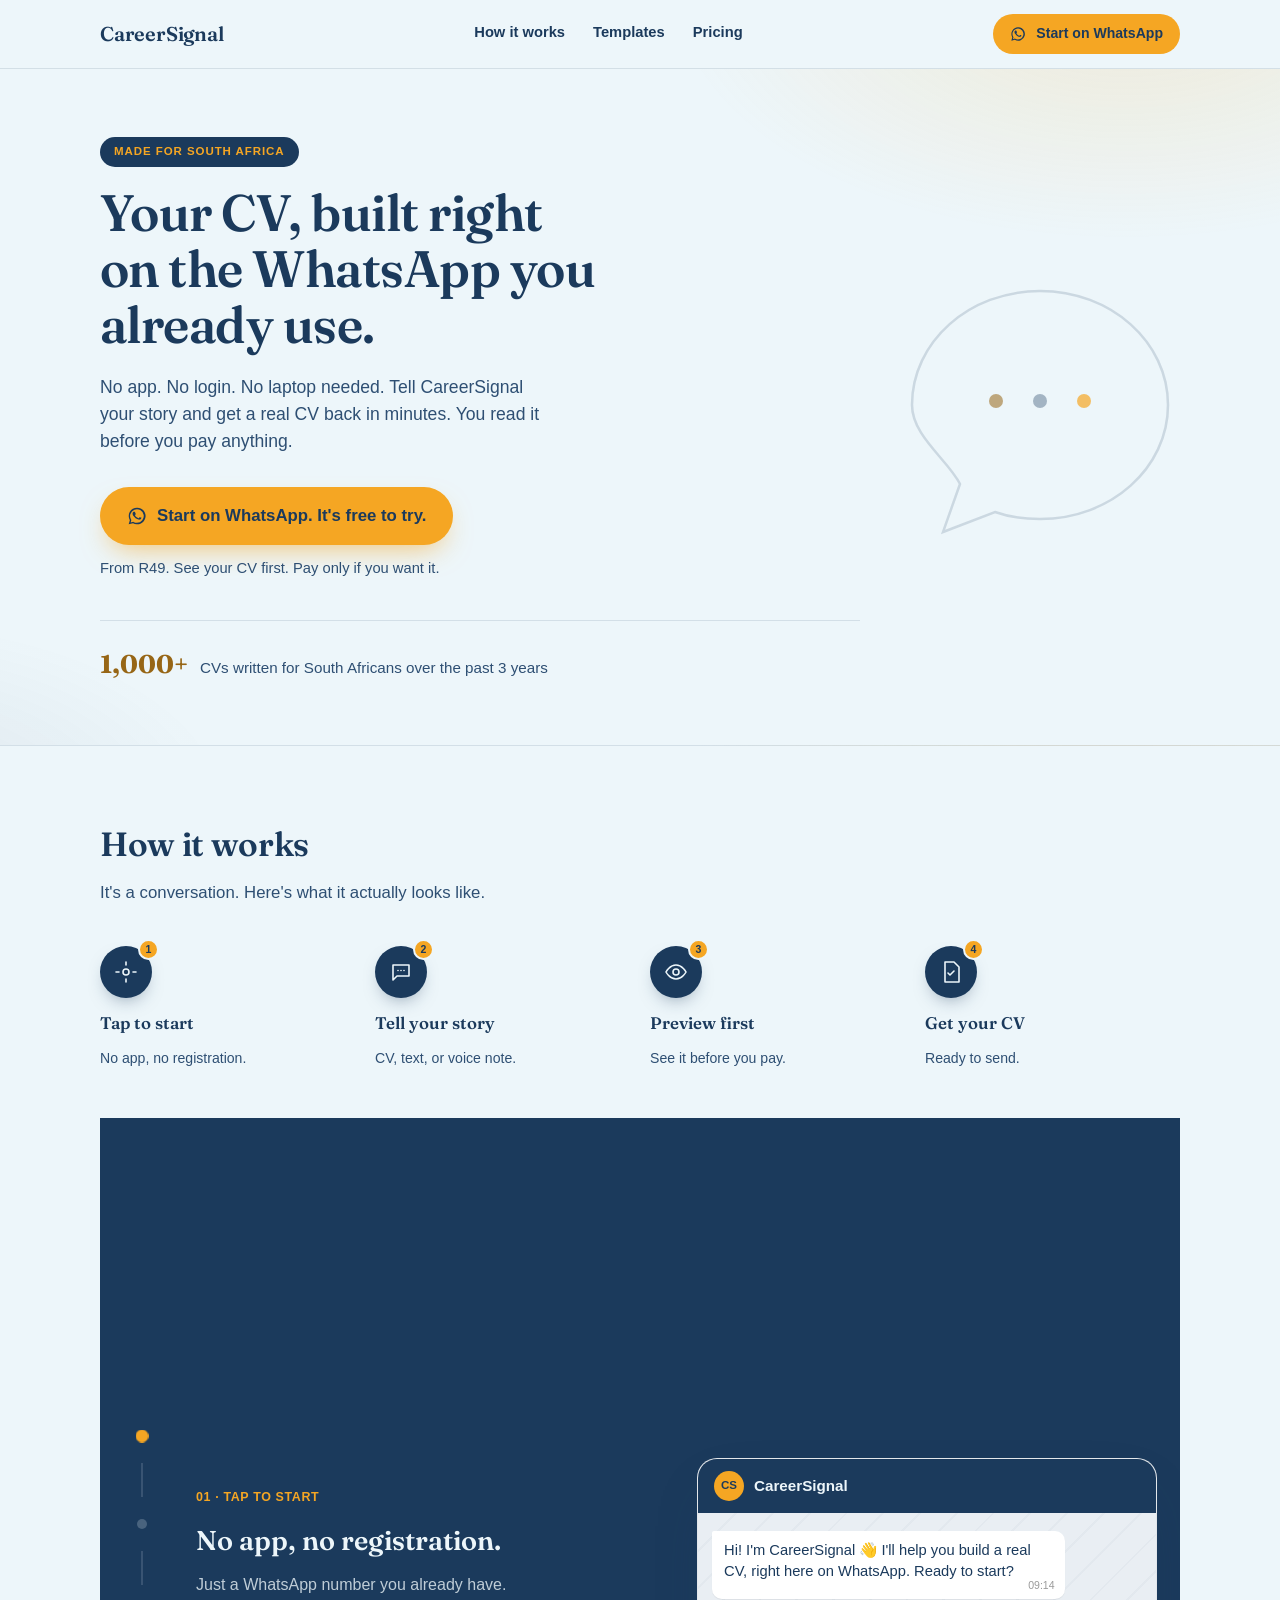
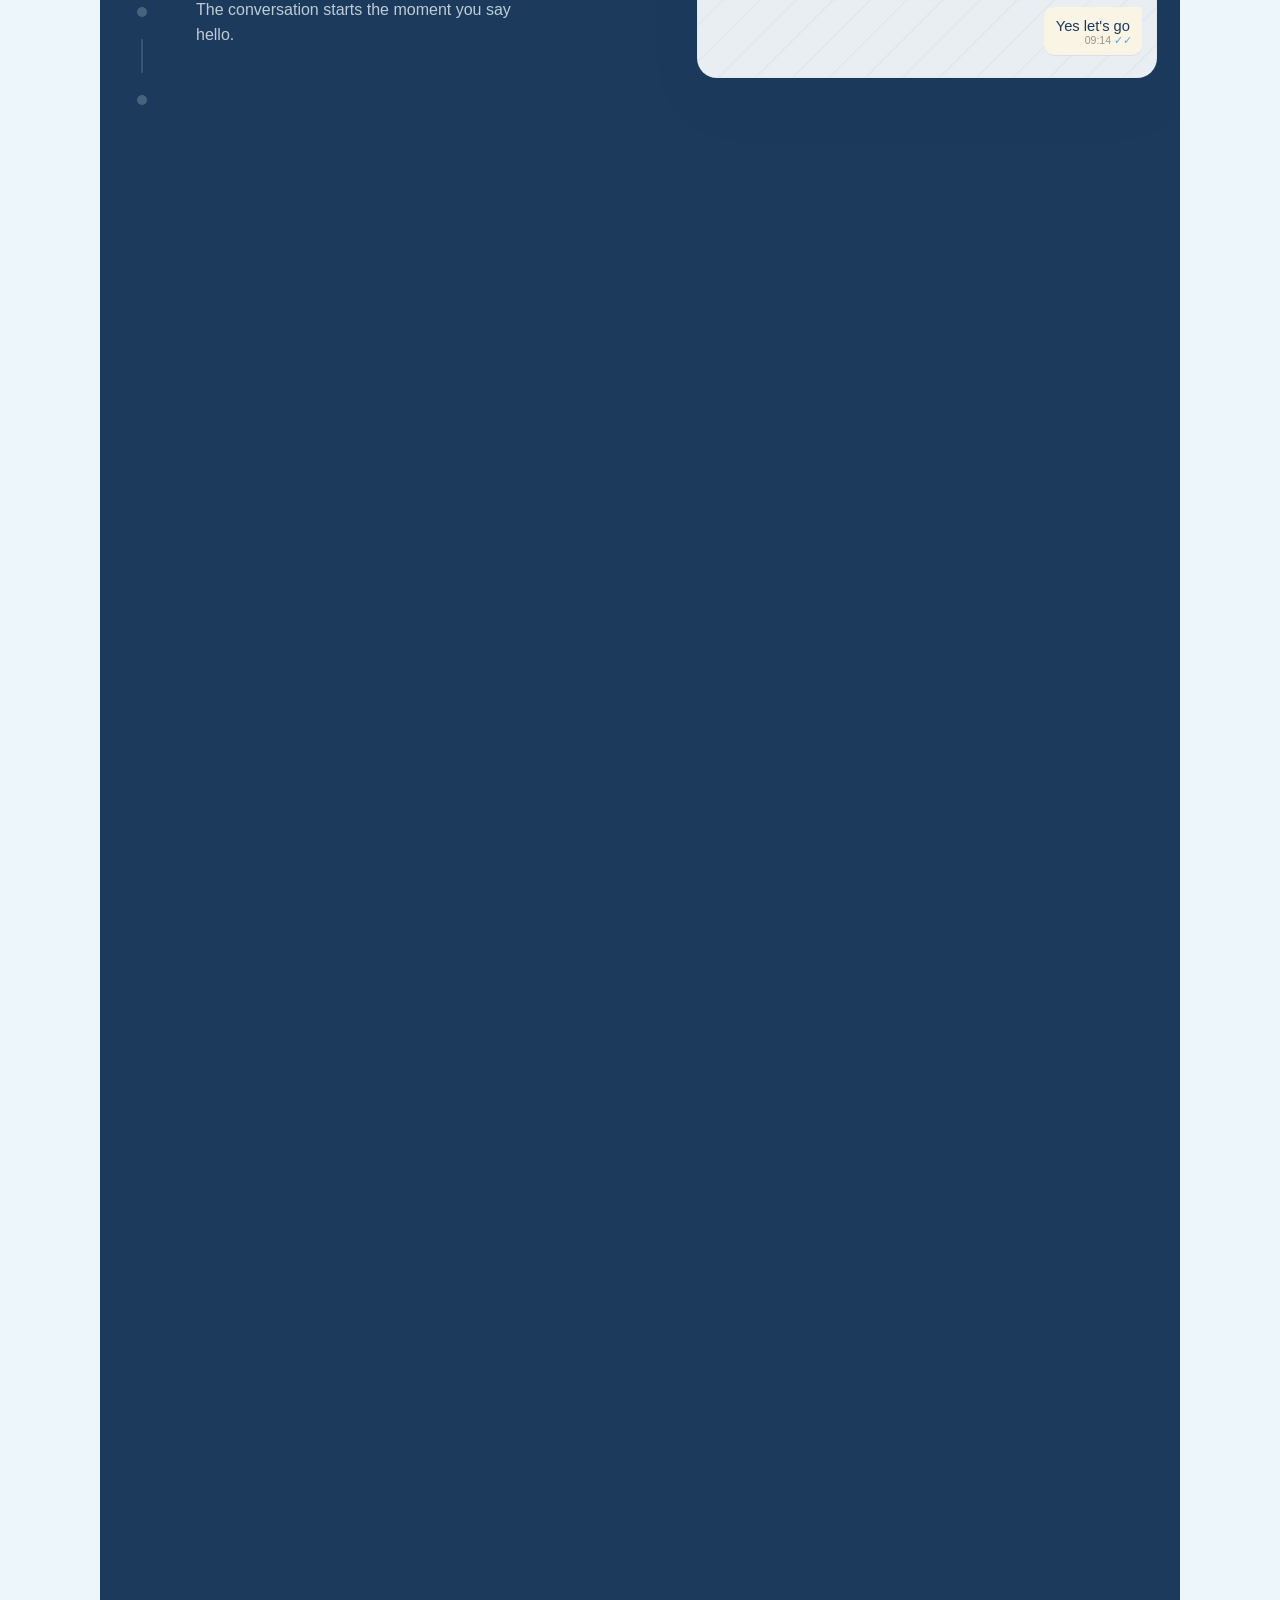
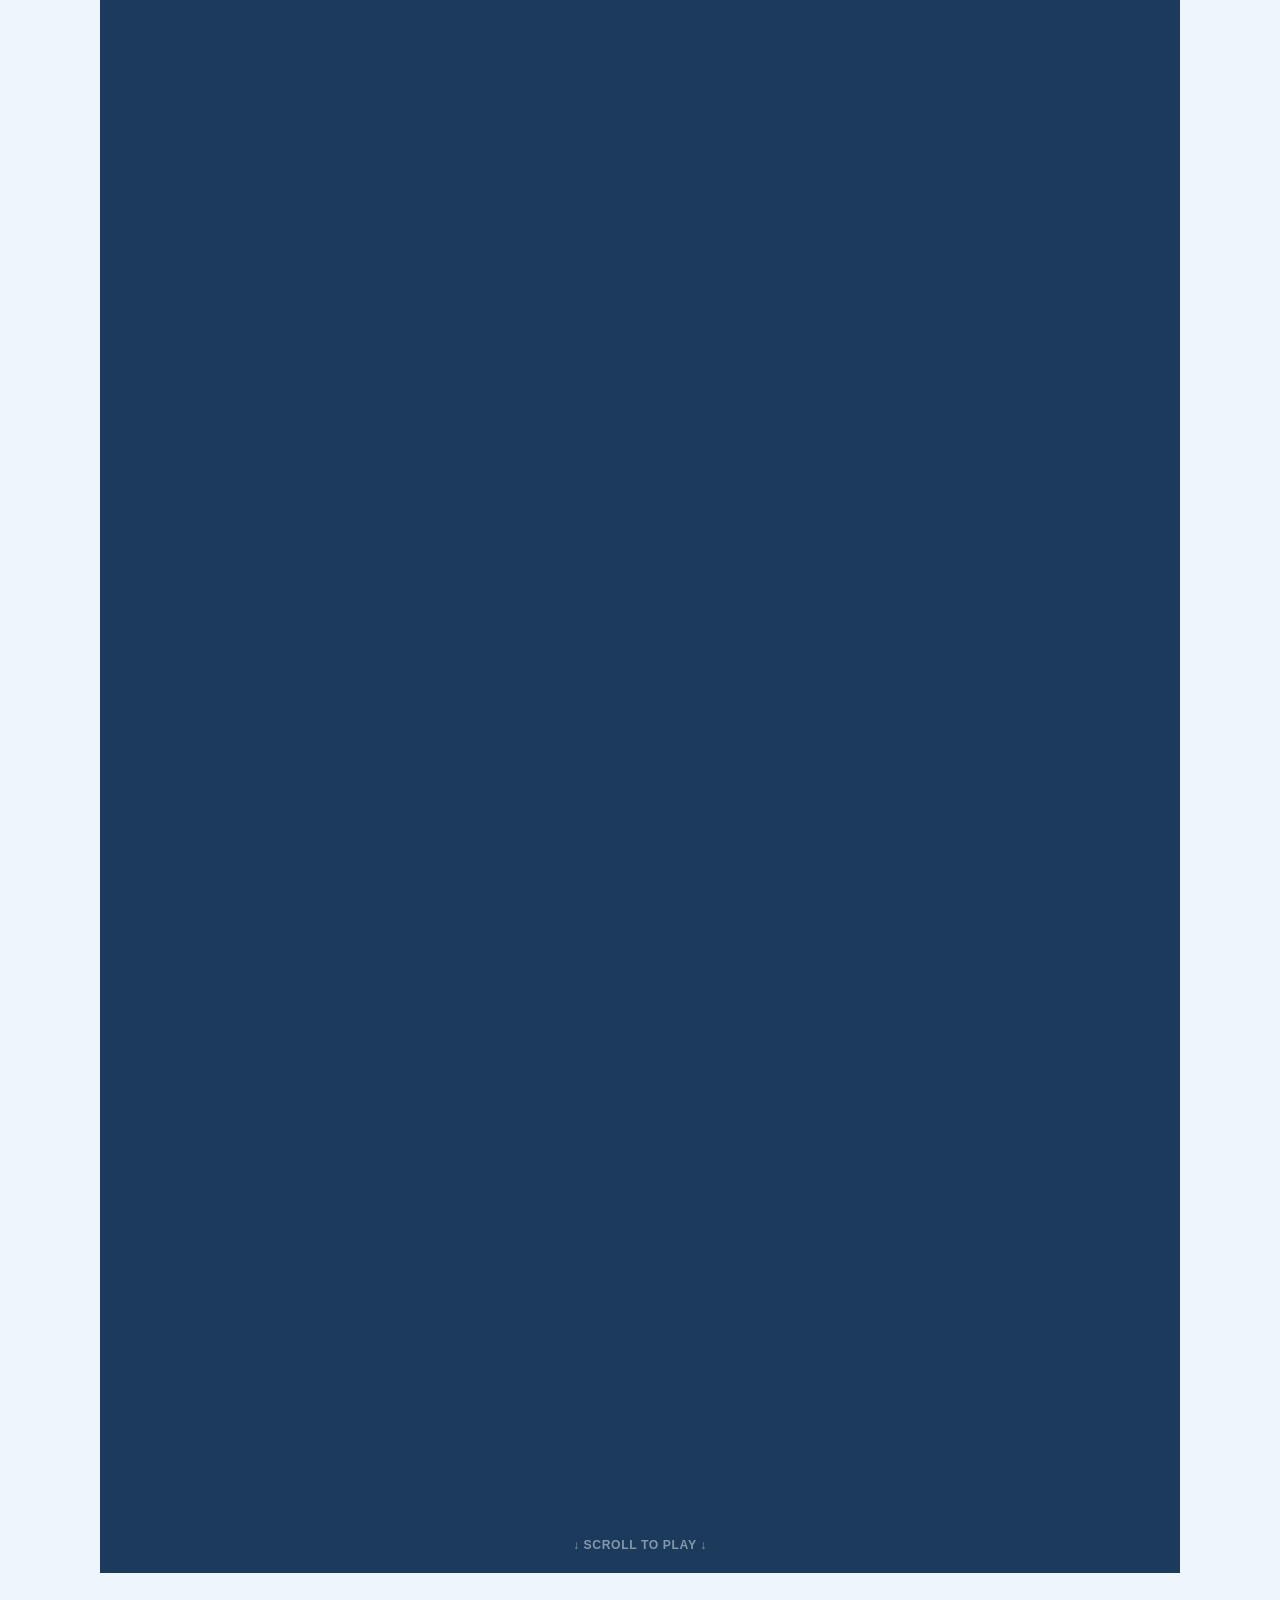
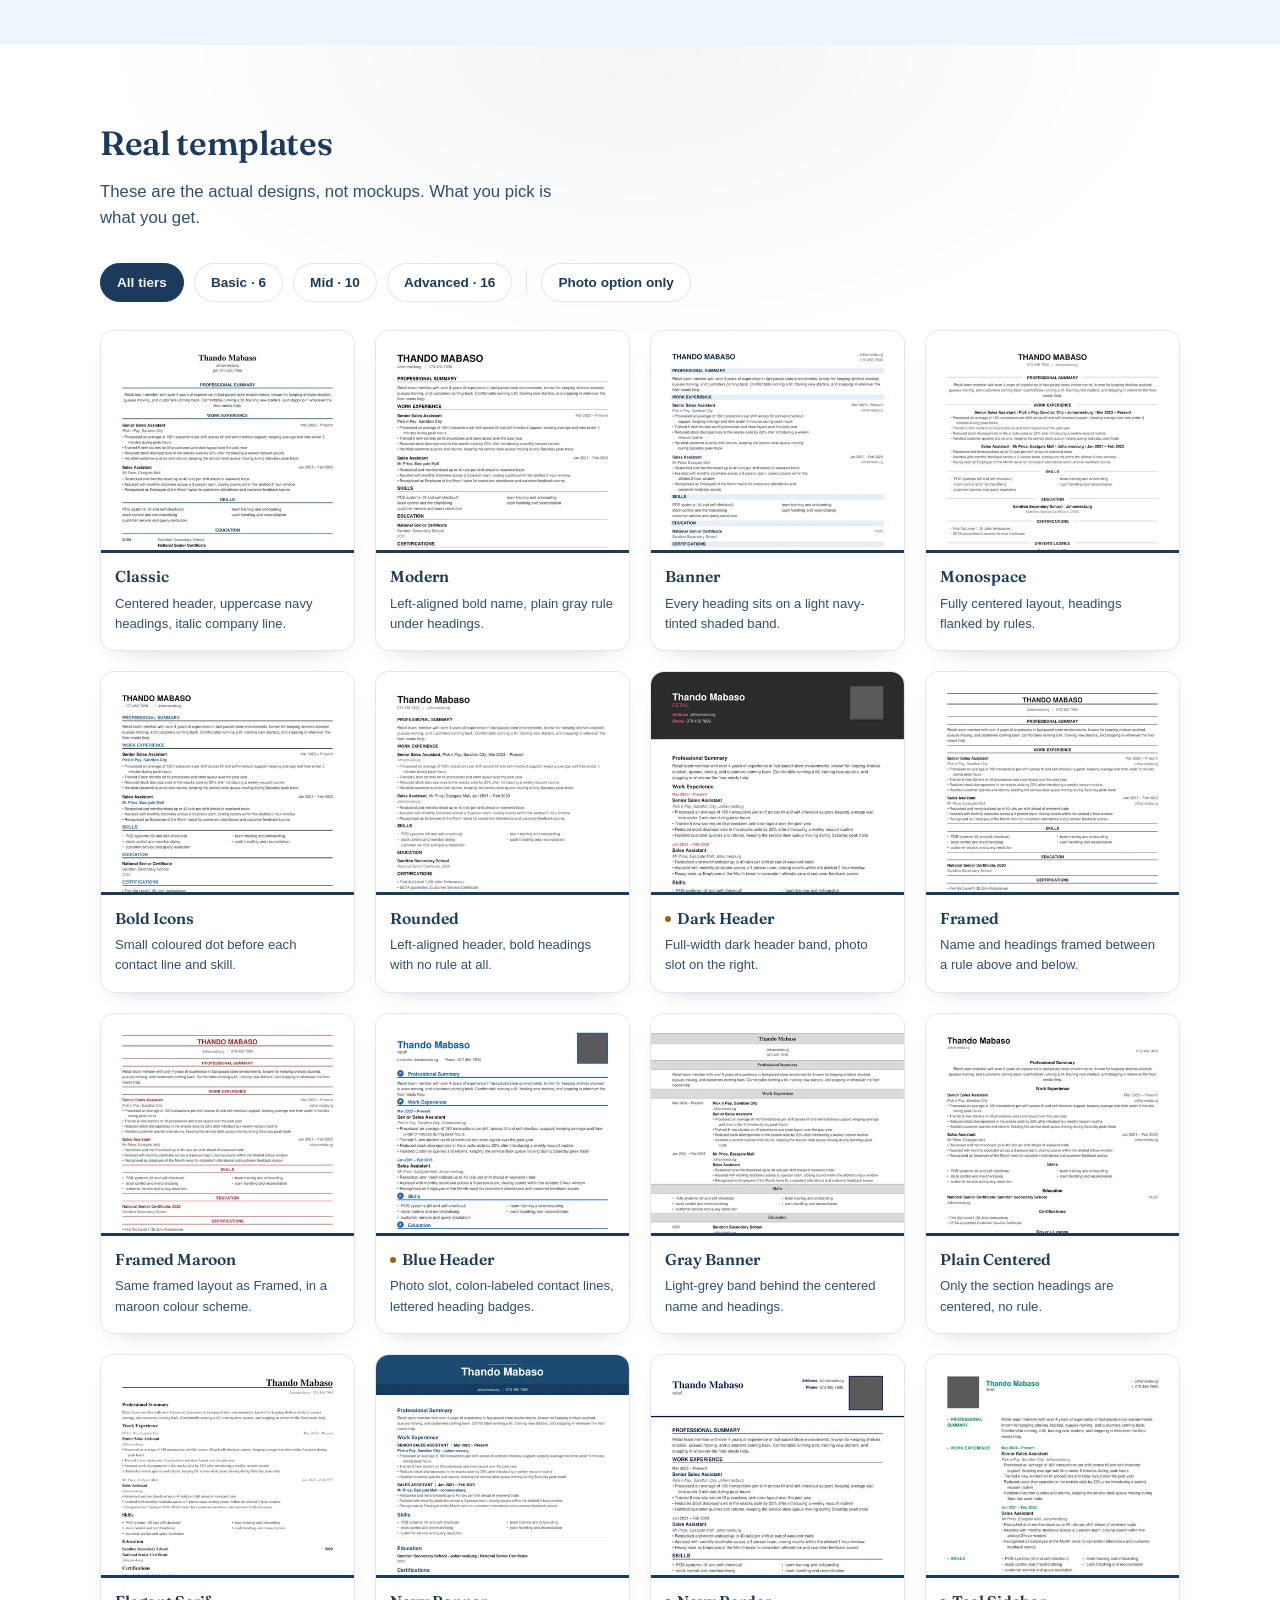
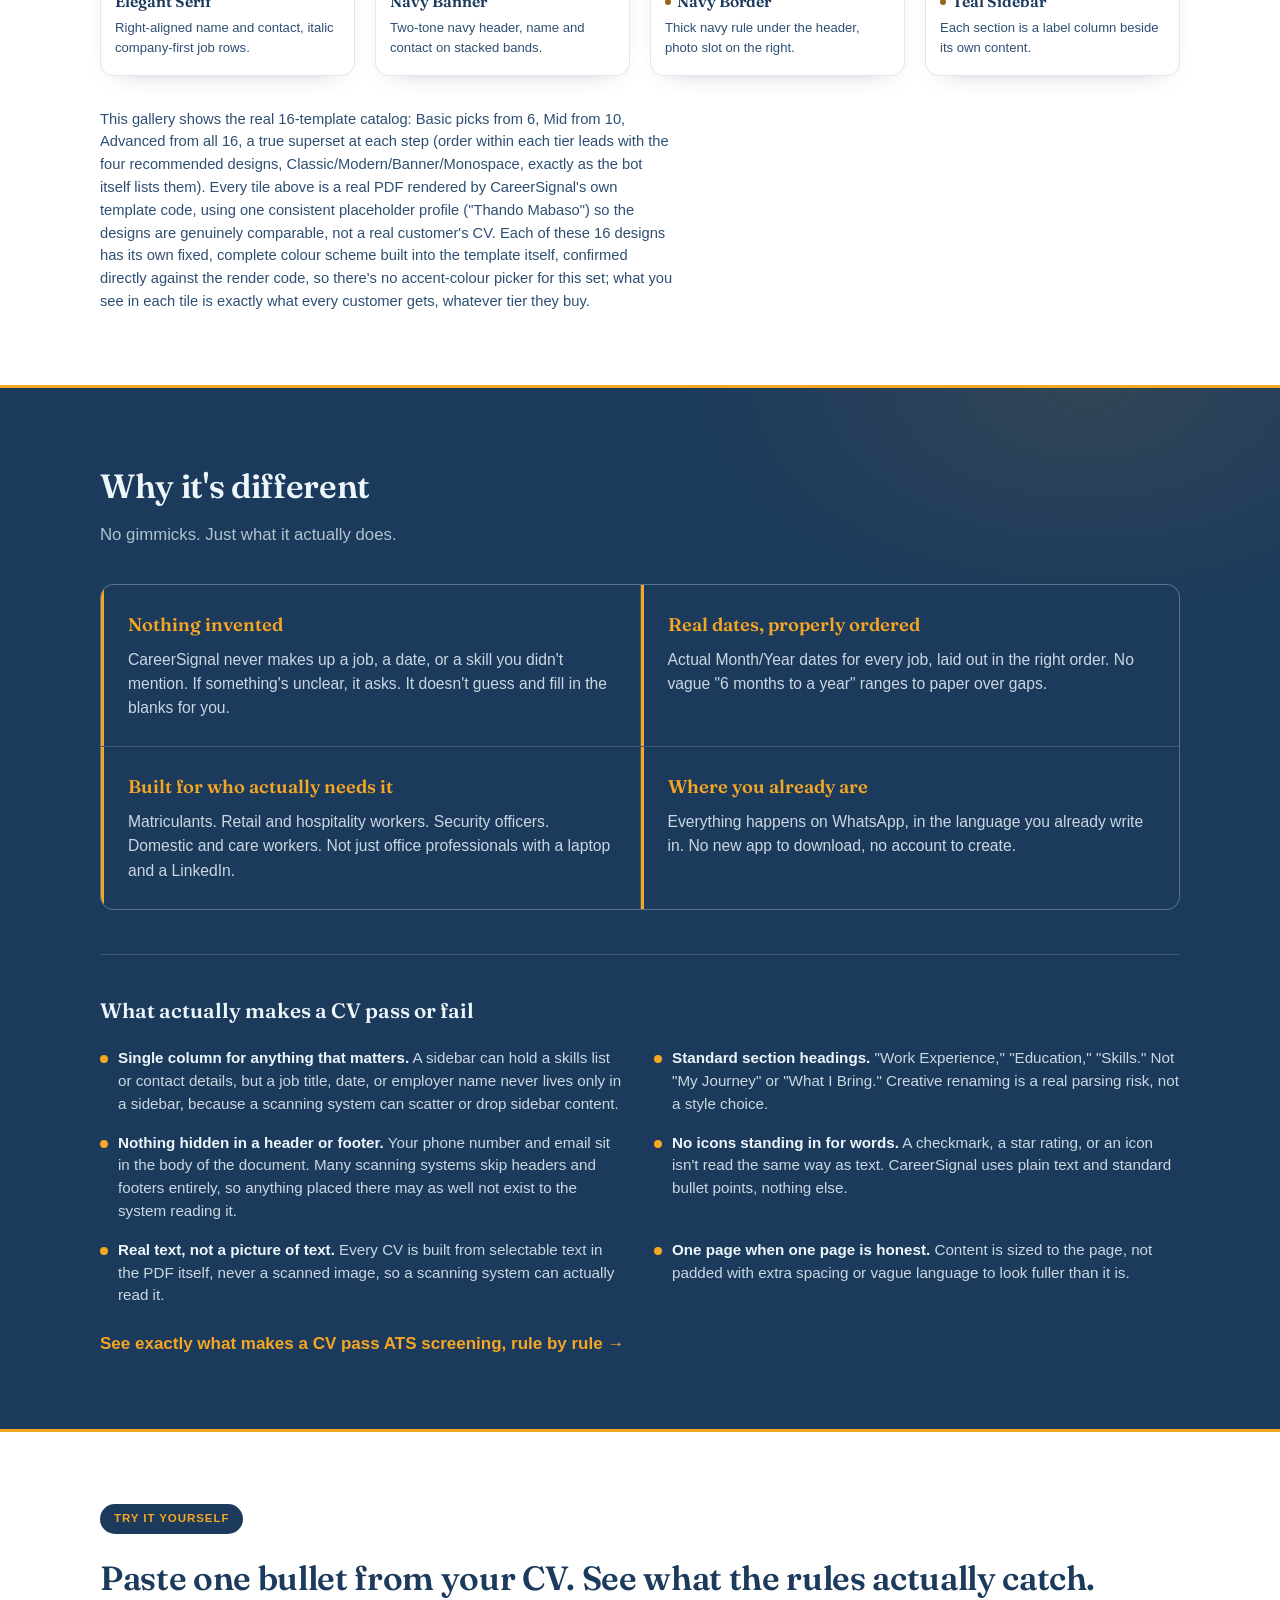
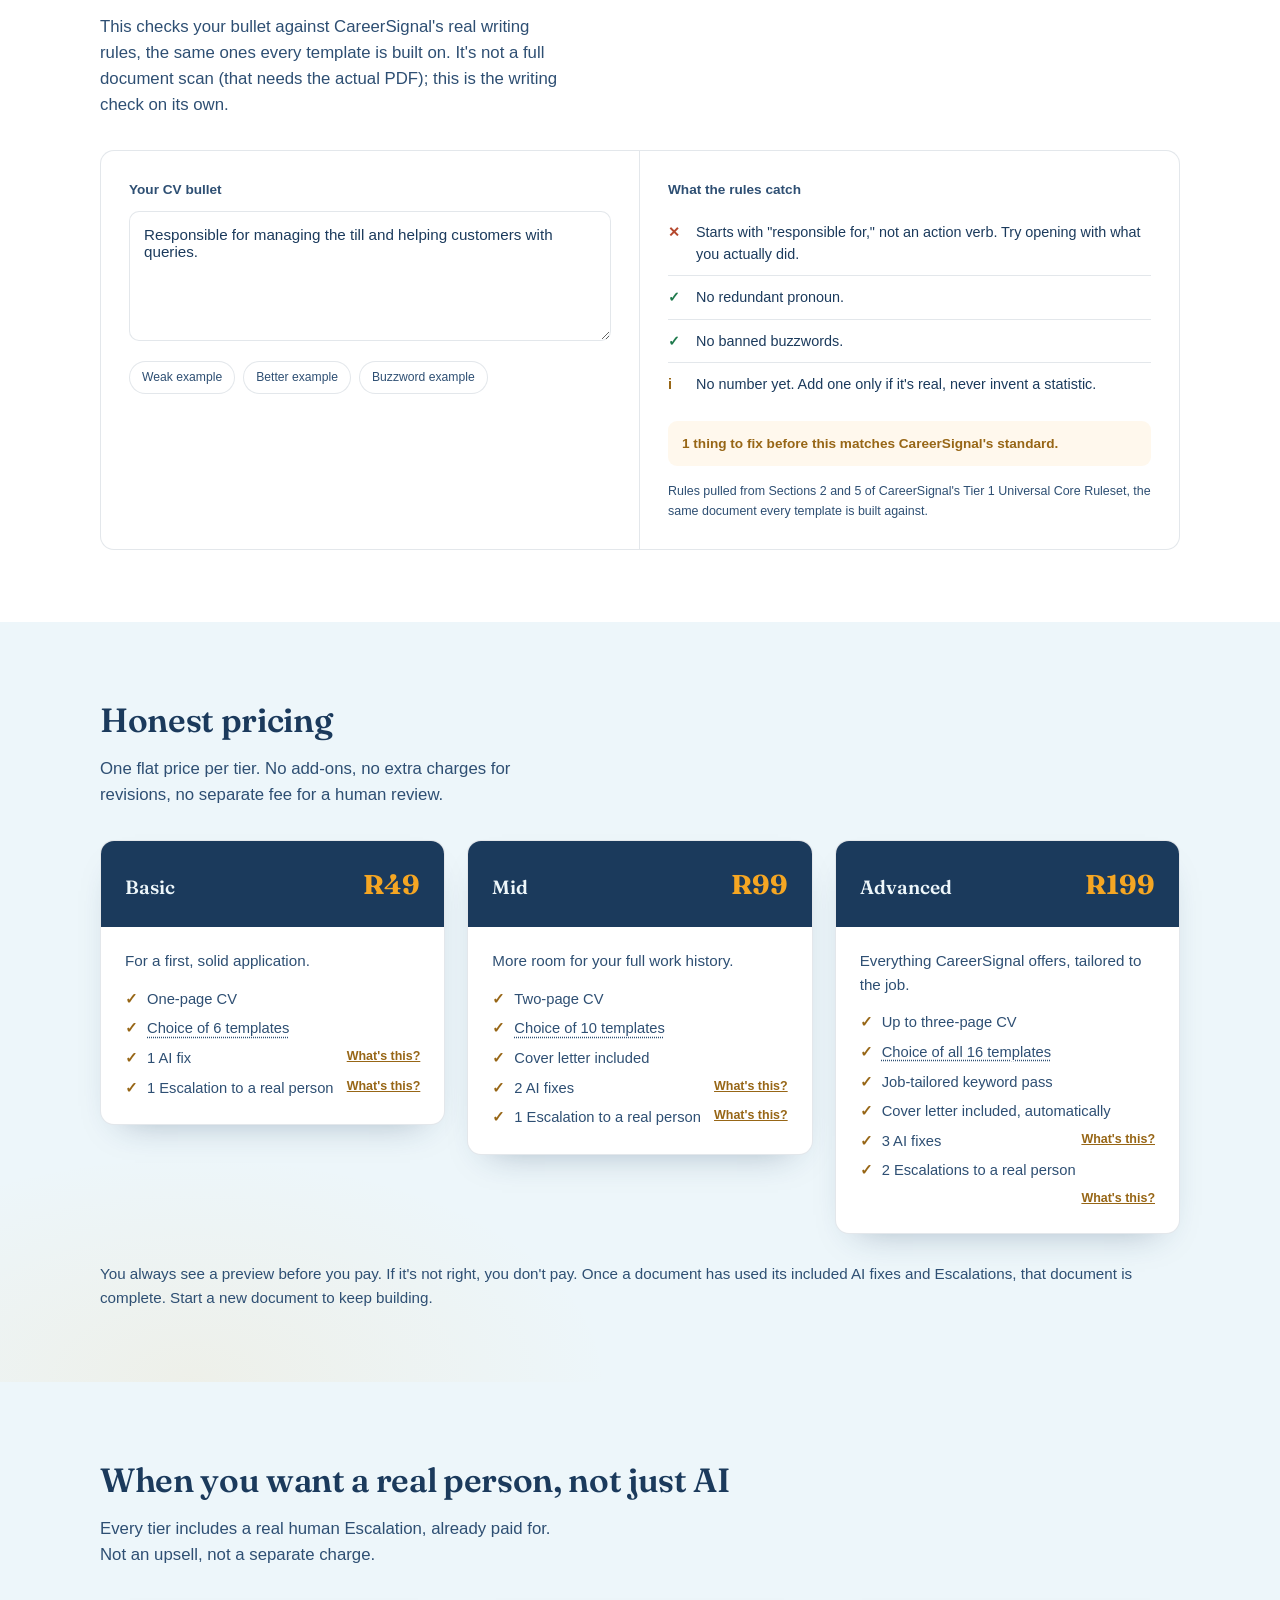
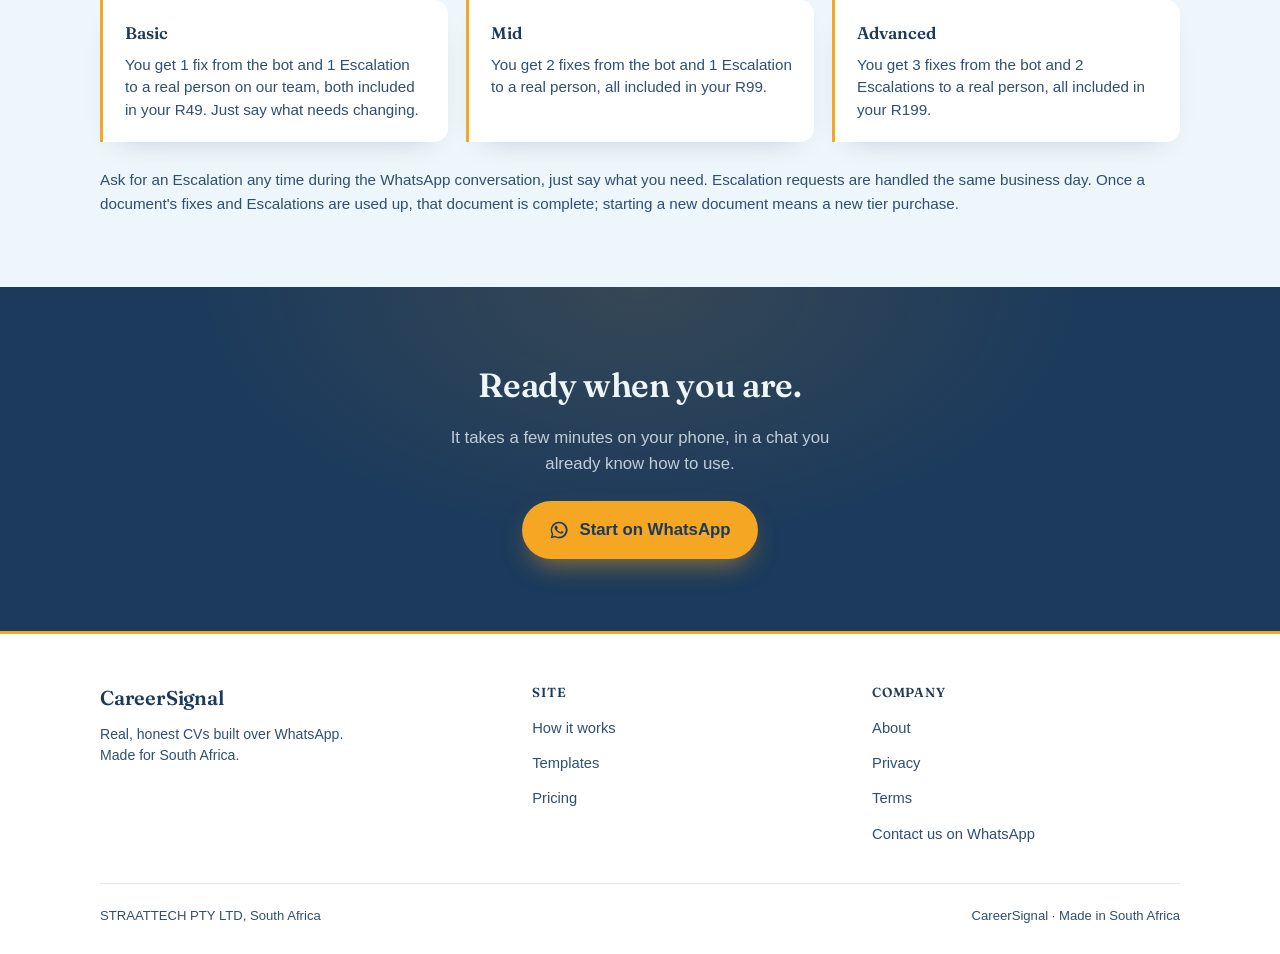
==== commit 515626e1: "Replace template gallery with the real 16-template set (Plasing-1 1807c5a/22ba058) Read registry.ts " ====
--- a/index.html
+++ b/index.html
@@ -266,7 +266,7 @@
         <button type="button" class="filter-btn" data-filter-tier="all" aria-pressed="true">All tiers</button>
         <button type="button" class="filter-btn" data-filter-tier="basic" aria-pressed="false">Basic <span aria-hidden="true">&middot;</span> 6</button>
         <button type="button" class="filter-btn" data-filter-tier="mid" aria-pressed="false">Mid <span aria-hidden="true">&middot;</span> 10</button>
-        <button type="button" class="filter-btn" data-filter-tier="advanced" aria-pressed="false">Advanced <span aria-hidden="true">&middot;</span> 14</button>
+        <button type="button" class="filter-btn" data-filter-tier="advanced" aria-pressed="false">Advanced <span aria-hidden="true">&middot;</span> 16</button>
         <span class="filter-divider" aria-hidden="true"></span>
         <button type="button" class="filter-btn filter-btn-photo" data-filter-photo aria-pressed="false">Photo option only</button>
       </div>
@@ -275,362 +275,256 @@
         <div class="template-tile" data-tiers="basic mid advanced" data-photo="false">
           <picture>
 
-            <source srcset="/assets/templates/tmpl-caps-minimal.webp" type="image/webp">
-
-            <img src="/assets/templates/tmpl-caps-minimal.png" alt="Caps Minimal template: an all-caps bold name with wide spacing between sections and neutral gray dividers regardless of colour choice, rendered from the real one-page CV template with sample content." loading="lazy" width="460" height="399">
-
-          </picture>
-          <div class="template-tile-body">
-            <div class="template-tile-name">
-              <span class="tile-name-text">Caps Minimal</span>
-              <span class="tile-accent-rule" aria-hidden="true"></span>
+            <source srcset="/assets/templates/tmpl-classic.webp" type="image/webp">
+
+            <img src="/assets/templates/tmpl-classic.png" alt="Classic template: a centered header with uppercase navy section headings under a blue rule and an italic company line beneath each job title, rendered from the real one-page CV template with sample content." loading="lazy" width="460" height="399">
+
+          </picture>
+          <div class="template-tile-body">
+            <div class="template-tile-name">
+              <span class="tile-name-text">Classic</span>
+              <span class="tile-badge badge-gold" data-badge-tiers="basic mid advanced" hidden>Recommended</span>
+            </div>
+            <p class="template-tile-desc">Centered header, uppercase navy headings, italic company line.</p>
+          </div>
+        </div>
+        <div class="template-tile" data-tiers="basic mid advanced" data-photo="false">
+          <picture>
+
+            <source srcset="/assets/templates/tmpl-modern.webp" type="image/webp">
+
+            <img src="/assets/templates/tmpl-modern.png" alt="Modern template: a left-aligned bold uppercase name with a pipe-joined contact line and a plain gray rule under each section heading, rendered from the real one-page CV template with sample content." loading="lazy" width="460" height="399">
+
+          </picture>
+          <div class="template-tile-body">
+            <div class="template-tile-name">
+              <span class="tile-name-text">Modern</span>
+              <span class="tile-badge badge-gold" data-badge-tiers="basic mid advanced" hidden>Recommended</span>
+            </div>
+            <p class="template-tile-desc">Left-aligned bold name, plain gray rule under headings.</p>
+          </div>
+        </div>
+        <div class="template-tile" data-tiers="basic mid advanced" data-photo="false">
+          <picture>
+
+            <source srcset="/assets/templates/tmpl-banner.webp" type="image/webp">
+
+            <img src="/assets/templates/tmpl-banner.png" alt="Banner template: a header with the name on the left and contact details on the right, with every section heading sitting on a light navy-tinted shaded band, rendered from the real one-page CV template with sample content." loading="lazy" width="460" height="399">
+
+          </picture>
+          <div class="template-tile-body">
+            <div class="template-tile-name">
+              <span class="tile-name-text">Banner</span>
+              <span class="tile-badge badge-gold" data-badge-tiers="basic mid advanced" hidden>Recommended</span>
+            </div>
+            <p class="template-tile-desc">Every heading sits on a light navy-tinted shaded band.</p>
+          </div>
+        </div>
+        <div class="template-tile" data-tiers="mid advanced" data-photo="false">
+          <picture>
+
+            <source srcset="/assets/templates/tmpl-monospace.webp" type="image/webp">
+
+            <img src="/assets/templates/tmpl-monospace.png" alt="Monospace template: a fully centered layout with every section heading flanked by horizontal rules on both sides, rendered from the real one-page CV template with sample content." loading="lazy" width="460" height="399">
+
+          </picture>
+          <div class="template-tile-body">
+            <div class="template-tile-name">
+              <span class="tile-name-text">Monospace</span>
               <span class="tile-badge badge-gold" data-badge-tiers="mid advanced" hidden>Recommended</span>
             </div>
-            <p class="template-tile-desc">Bold caps name, wide spacing, no colour anywhere.</p>
-            <p class="color-invariant-note">Always black-and-white. Colour choice has no visible effect on this template, by design.</p>
+            <p class="template-tile-desc">Fully centered layout, headings flanked by rules.</p>
+          </div>
+        </div>
+        <div class="template-tile" data-tiers="basic mid advanced" data-photo="false">
+          <picture>
+
+            <source srcset="/assets/templates/tmpl-bold-icons.webp" type="image/webp">
+
+            <img src="/assets/templates/tmpl-bold-icons.png" alt="Bold Icons template: a bold uppercase name with a small coloured dot before each contact item and skill, and section headings in blue text over a dark rule, rendered from the real one-page CV template with sample content." loading="lazy" width="460" height="399">
+
+          </picture>
+          <div class="template-tile-body">
+            <div class="template-tile-name">
+              <span class="tile-name-text">Bold Icons</span>
+            </div>
+            <p class="template-tile-desc">Small coloured dot before each contact line and skill.</p>
+          </div>
+        </div>
+        <div class="template-tile" data-tiers="basic mid advanced" data-photo="false">
+          <picture>
+
+            <source srcset="/assets/templates/tmpl-rounded.webp" type="image/webp">
+
+            <img src="/assets/templates/tmpl-rounded.png" alt="Rounded template: a left-aligned header with bold uppercase section headings and no rule underneath them, rendered from the real one-page CV template with sample content." loading="lazy" width="460" height="399">
+
+          </picture>
+          <div class="template-tile-body">
+            <div class="template-tile-name">
+              <span class="tile-name-text">Rounded</span>
+            </div>
+            <p class="template-tile-desc">Left-aligned header, bold headings with no rule at all.</p>
           </div>
         </div>
         <div class="template-tile" data-tiers="basic mid advanced" data-photo="true">
           <picture>
 
-            <source srcset="/assets/templates/tmpl-photo-clean.webp" type="image/webp">
-
-            <img src="/assets/templates/tmpl-photo-clean.png" alt="Photo Clean template: a plain single-column layout with an optional photo in the top corner, rendered from the real one-page CV template with sample content." loading="lazy" width="460" height="399">
+            <source srcset="/assets/templates/tmpl-dark-header.webp" type="image/webp">
+
+            <img src="/assets/templates/tmpl-dark-header.png" alt="Dark Header template: a full-width dark charcoal header band holding the name and a labeled contact block, with a square bordered photo slot on the right, rendered from the real one-page CV template with sample content." loading="lazy" width="460" height="399">
 
           </picture>
           <div class="template-tile-body">
             <div class="template-tile-name">
               <span class="photo-dot" aria-hidden="true"></span>
-              <span class="tile-name-text">Photo Clean</span>
-              <span class="tile-accent-rule" aria-hidden="true"></span>
-              <span class="tile-badge badge-gold" data-badge-tiers="mid advanced" hidden>Recommended</span>
-            </div>
-            <p class="template-tile-desc">Plain single column with an optional corner photo.</p>
-            <div class="color-picker" data-color-picker>
-              <span class="color-picker-label">Accent colour</span>
-              <div class="color-swatches" role="group" aria-label="Choose an accent colour for Photo Clean">
-                <button type="button" class="color-swatch color-swatch-gray" data-color="grayscale" aria-pressed="true" aria-label="Black and white, default"></button>
-                <button type="button" class="color-swatch" data-color="deep-navy" data-hex="#1B2A4C" aria-pressed="false" aria-label="Deep Navy"></button>
-                <button type="button" class="color-swatch" data-color="burgundy" data-hex="#7A2333" aria-pressed="false" aria-label="Burgundy"></button>
-                <button type="button" class="color-swatch" data-color="forest-green" data-hex="#1F4D3A" aria-pressed="false" aria-label="Forest Green"></button>
-                <button type="button" class="color-swatch" data-color="charcoal" data-hex="#33363D" aria-pressed="false" aria-label="Charcoal"></button>
-                <button type="button" class="color-swatch" data-color="teal" data-hex="#1F5C5C" aria-pressed="false" aria-label="Teal"></button>
-                <button type="button" class="color-swatch" data-color="bronze" data-hex="#8C5A2B" aria-pressed="false" aria-label="Bronze"></button>
-              </div>
-            </div>
+              <span class="tile-name-text">Dark Header</span>
+            </div>
+            <p class="template-tile-desc">Full-width dark header band, photo slot on the right.</p>
+          </div>
+        </div>
+        <div class="template-tile" data-tiers="mid advanced" data-photo="false">
+          <picture>
+
+            <source srcset="/assets/templates/tmpl-framed.webp" type="image/webp">
+
+            <img src="/assets/templates/tmpl-framed.png" alt="Framed template: a centered name and section headings, each framed between a rule above and a rule below, rendered from the real one-page CV template with sample content." loading="lazy" width="460" height="399">
+
+          </picture>
+          <div class="template-tile-body">
+            <div class="template-tile-name">
+              <span class="tile-name-text">Framed</span>
+            </div>
+            <p class="template-tile-desc">Name and headings framed between a rule above and below.</p>
+          </div>
+        </div>
+        <div class="template-tile" data-tiers="mid advanced" data-photo="false">
+          <picture>
+
+            <source srcset="/assets/templates/tmpl-framed-maroon.webp" type="image/webp">
+
+            <img src="/assets/templates/tmpl-framed-maroon.png" alt="Framed Maroon template: the same rule-framed name and headings as Framed, rendered in a maroon colour scheme instead of near-black, rendered from the real one-page CV template with sample content." loading="lazy" width="460" height="399">
+
+          </picture>
+          <div class="template-tile-body">
+            <div class="template-tile-name">
+              <span class="tile-name-text">Framed Maroon</span>
+            </div>
+            <p class="template-tile-desc">Same framed layout as Framed, in a maroon colour scheme.</p>
+          </div>
+        </div>
+        <div class="template-tile" data-tiers="mid advanced" data-photo="true">
+          <picture>
+
+            <source srcset="/assets/templates/tmpl-blue-header.webp" type="image/webp">
+
+            <img src="/assets/templates/tmpl-blue-header.png" alt="Blue Header template: a name and role on the left with a bordered photo slot on the right, colon-labeled contact lines, and a small lettered badge before each section heading, rendered from the real one-page CV template with sample content." loading="lazy" width="460" height="399">
+
+          </picture>
+          <div class="template-tile-body">
+            <div class="template-tile-name">
+              <span class="photo-dot" aria-hidden="true"></span>
+              <span class="tile-name-text">Blue Header</span>
+            </div>
+            <p class="template-tile-desc">Photo slot, colon-labeled contact lines, lettered heading badges.</p>
+          </div>
+        </div>
+        <div class="template-tile" data-tiers="advanced" data-photo="false">
+          <picture>
+
+            <source srcset="/assets/templates/tmpl-graybanner.webp" type="image/webp">
+
+            <img src="/assets/templates/tmpl-graybanner.png" alt="Gray Banner template: a full-width light-gray band behind the centered name and every centered section heading, with a date column on the left of each entry, rendered from the real one-page CV template with sample content." loading="lazy" width="460" height="399">
+
+          </picture>
+          <div class="template-tile-body">
+            <div class="template-tile-name">
+              <span class="tile-name-text">Gray Banner</span>
+            </div>
+            <p class="template-tile-desc">Light-grey band behind the centered name and headings.</p>
+          </div>
+        </div>
+        <div class="template-tile" data-tiers="advanced" data-photo="false">
+          <picture>
+
+            <source srcset="/assets/templates/tmpl-plaincentered.webp" type="image/webp">
+
+            <img src="/assets/templates/tmpl-plaincentered.png" alt="Plain Centered template: a left-aligned header with only the section headings centered and no rule underneath them, rendered from the real one-page CV template with sample content." loading="lazy" width="460" height="399">
+
+          </picture>
+          <div class="template-tile-body">
+            <div class="template-tile-name">
+              <span class="tile-name-text">Plain Centered</span>
+            </div>
+            <p class="template-tile-desc">Only the section headings are centered, no rule.</p>
+          </div>
+        </div>
+        <div class="template-tile" data-tiers="advanced" data-photo="false">
+          <picture>
+
+            <source srcset="/assets/templates/tmpl-elegantserif.webp" type="image/webp">
+
+            <img src="/assets/templates/tmpl-elegantserif.png" alt="Elegant Serif template: a right-aligned name over a full-width rule, with each job entry leading with an italic company and date line before the job title, rendered from the real one-page CV template with sample content." loading="lazy" width="460" height="399">
+
+          </picture>
+          <div class="template-tile-body">
+            <div class="template-tile-name">
+              <span class="tile-name-text">Elegant Serif</span>
+            </div>
+            <p class="template-tile-desc">Right-aligned name and contact, italic company-first job rows.</p>
+          </div>
+        </div>
+        <div class="template-tile" data-tiers="advanced" data-photo="false">
+          <picture>
+
+            <source srcset="/assets/templates/tmpl-navybanner.webp" type="image/webp">
+
+            <img src="/assets/templates/tmpl-navybanner.png" alt="Navy Banner template: a two-tone navy header with the name on a lighter band and the contact line on a darker band beneath it, rendered from the real one-page CV template with sample content." loading="lazy" width="460" height="399">
+
+          </picture>
+          <div class="template-tile-body">
+            <div class="template-tile-name">
+              <span class="tile-name-text">Navy Banner</span>
+            </div>
+            <p class="template-tile-desc">Two-tone navy header, name and contact on stacked bands.</p>
           </div>
         </div>
         <div class="template-tile" data-tiers="advanced" data-photo="true">
           <picture>
 
-            <source srcset="/assets/templates/tmpl-photo-bordered.webp" type="image/webp">
-
-            <img src="/assets/templates/tmpl-photo-bordered.png" alt="Photo Bordered template: a colour rule frame around the full page, a corner photo, and a small icon before each section heading, rendered from the real one-page CV template with sample content." loading="lazy" width="460" height="399">
+            <source srcset="/assets/templates/tmpl-navy-border.webp" type="image/webp">
+
+            <img src="/assets/templates/tmpl-navy-border.png" alt="Navy Border template: a thick navy rule under the header, with a navy-labeled contact block and a square bordered photo slot on the right, rendered from the real one-page CV template with sample content." loading="lazy" width="460" height="399">
 
           </picture>
           <div class="template-tile-body">
             <div class="template-tile-name">
               <span class="photo-dot" aria-hidden="true"></span>
-              <span class="tile-name-text">Photo Bordered</span>
-              <span class="tile-accent-rule" aria-hidden="true"></span>
-              <span class="tile-badge badge-gold" data-badge-tiers="advanced" hidden>Recommended</span>
-            </div>
-            <p class="template-tile-desc">Colour rule frame, corner photo, small heading icons.</p>
-            <div class="color-picker" data-color-picker>
-              <span class="color-picker-label">Accent colour</span>
-              <div class="color-swatches" role="group" aria-label="Choose an accent colour for Photo Bordered">
-                <button type="button" class="color-swatch color-swatch-gray" data-color="grayscale" aria-pressed="true" aria-label="Black and white, default"></button>
-                <button type="button" class="color-swatch" data-color="deep-navy" data-hex="#1B2A4C" aria-pressed="false" aria-label="Deep Navy"></button>
-                <button type="button" class="color-swatch" data-color="burgundy" data-hex="#7A2333" aria-pressed="false" aria-label="Burgundy"></button>
-                <button type="button" class="color-swatch" data-color="forest-green" data-hex="#1F4D3A" aria-pressed="false" aria-label="Forest Green"></button>
-                <button type="button" class="color-swatch" data-color="charcoal" data-hex="#33363D" aria-pressed="false" aria-label="Charcoal"></button>
-                <button type="button" class="color-swatch" data-color="teal" data-hex="#1F5C5C" aria-pressed="false" aria-label="Teal"></button>
-                <button type="button" class="color-swatch" data-color="bronze" data-hex="#8C5A2B" aria-pressed="false" aria-label="Bronze"></button>
-              </div>
-            </div>
-          </div>
-        </div>
-        <div class="template-tile" data-tiers="basic mid advanced" data-photo="false">
-          <picture>
-
-            <source srcset="/assets/templates/tmpl-rule-accent.webp" type="image/webp">
-
-            <img src="/assets/templates/tmpl-rule-accent.png" alt="Rule Accent template: a single-column layout with one bold colour rule beneath the name, rendered from the real one-page CV template with sample content." loading="lazy" width="460" height="399">
-
-          </picture>
-          <div class="template-tile-body">
-            <div class="template-tile-name">
-              <span class="tile-name-text">Rule Accent</span>
-              <span class="tile-accent-rule" aria-hidden="true"></span>
-            </div>
-            <p class="template-tile-desc">Single column, one bold accent rule under your name.</p>
-            <div class="color-picker" data-color-picker>
-              <span class="color-picker-label">Accent colour</span>
-              <div class="color-swatches" role="group" aria-label="Choose an accent colour for Rule Accent">
-                <button type="button" class="color-swatch color-swatch-gray" data-color="grayscale" aria-pressed="true" aria-label="Black and white, default"></button>
-                <button type="button" class="color-swatch" data-color="deep-navy" data-hex="#1B2A4C" aria-pressed="false" aria-label="Deep Navy"></button>
-                <button type="button" class="color-swatch" data-color="burgundy" data-hex="#7A2333" aria-pressed="false" aria-label="Burgundy"></button>
-                <button type="button" class="color-swatch" data-color="forest-green" data-hex="#1F4D3A" aria-pressed="false" aria-label="Forest Green"></button>
-                <button type="button" class="color-swatch" data-color="charcoal" data-hex="#33363D" aria-pressed="false" aria-label="Charcoal"></button>
-                <button type="button" class="color-swatch" data-color="teal" data-hex="#1F5C5C" aria-pressed="false" aria-label="Teal"></button>
-                <button type="button" class="color-swatch" data-color="bronze" data-hex="#8C5A2B" aria-pressed="false" aria-label="Bronze"></button>
-              </div>
-            </div>
-          </div>
-        </div>
-        <div class="template-tile" data-tiers="basic mid advanced" data-photo="false">
-          <picture>
-
-            <source srcset="/assets/templates/tmpl-caps-underline.webp" type="image/webp">
-
-            <img src="/assets/templates/tmpl-caps-underline.png" alt="Caps Underline template: an all-caps name with a bold colour rule directly underneath, rendered from the real one-page CV template with sample content." loading="lazy" width="460" height="399">
-
-          </picture>
-          <div class="template-tile-body">
-            <div class="template-tile-name">
-              <span class="tile-name-text">Caps Underline</span>
-              <span class="tile-accent-rule" aria-hidden="true"></span>
-            </div>
-            <p class="template-tile-desc">All-caps name with a bold rule directly beneath it.</p>
-            <div class="color-picker" data-color-picker>
-              <span class="color-picker-label">Accent colour</span>
-              <div class="color-swatches" role="group" aria-label="Choose an accent colour for Caps Underline">
-                <button type="button" class="color-swatch color-swatch-gray" data-color="grayscale" aria-pressed="true" aria-label="Black and white, default"></button>
-                <button type="button" class="color-swatch" data-color="deep-navy" data-hex="#1B2A4C" aria-pressed="false" aria-label="Deep Navy"></button>
-                <button type="button" class="color-swatch" data-color="burgundy" data-hex="#7A2333" aria-pressed="false" aria-label="Burgundy"></button>
-                <button type="button" class="color-swatch" data-color="forest-green" data-hex="#1F4D3A" aria-pressed="false" aria-label="Forest Green"></button>
-                <button type="button" class="color-swatch" data-color="charcoal" data-hex="#33363D" aria-pressed="false" aria-label="Charcoal"></button>
-                <button type="button" class="color-swatch" data-color="teal" data-hex="#1F5C5C" aria-pressed="false" aria-label="Teal"></button>
-                <button type="button" class="color-swatch" data-color="bronze" data-hex="#8C5A2B" aria-pressed="false" aria-label="Bronze"></button>
-              </div>
-            </div>
-          </div>
-        </div>
-        <div class="template-tile" data-tiers="advanced" data-photo="false">
-          <picture>
-
-            <source srcset="/assets/templates/tmpl-icon-accent-bar.webp" type="image/webp">
-
-            <img src="/assets/templates/tmpl-icon-accent-bar.png" alt="Icon Accent Bar template: a thin colour bar down the left edge of the page with a small decorative icon before each section heading, rendered from the real one-page CV template with sample content." loading="lazy" width="460" height="399">
-
-          </picture>
-          <div class="template-tile-body">
-            <div class="template-tile-name">
-              <span class="tile-name-text">Icon Accent Bar</span>
-              <span class="tile-accent-rule" aria-hidden="true"></span>
-            </div>
-            <p class="template-tile-desc">Colour bar down the left edge, icon before each heading.</p>
-            <div class="color-picker" data-color-picker>
-              <span class="color-picker-label">Accent colour</span>
-              <div class="color-swatches" role="group" aria-label="Choose an accent colour for Icon Accent Bar">
-                <button type="button" class="color-swatch color-swatch-gray" data-color="grayscale" aria-pressed="true" aria-label="Black and white, default"></button>
-                <button type="button" class="color-swatch" data-color="deep-navy" data-hex="#1B2A4C" aria-pressed="false" aria-label="Deep Navy"></button>
-                <button type="button" class="color-swatch" data-color="burgundy" data-hex="#7A2333" aria-pressed="false" aria-label="Burgundy"></button>
-                <button type="button" class="color-swatch" data-color="forest-green" data-hex="#1F4D3A" aria-pressed="false" aria-label="Forest Green"></button>
-                <button type="button" class="color-swatch" data-color="charcoal" data-hex="#33363D" aria-pressed="false" aria-label="Charcoal"></button>
-                <button type="button" class="color-swatch" data-color="teal" data-hex="#1F5C5C" aria-pressed="false" aria-label="Teal"></button>
-                <button type="button" class="color-swatch" data-color="bronze" data-hex="#8C5A2B" aria-pressed="false" aria-label="Bronze"></button>
-              </div>
-            </div>
-          </div>
-        </div>
-        <div class="template-tile" data-tiers="advanced" data-photo="false">
-          <picture>
-
-            <source srcset="/assets/templates/tmpl-spacious-centered.webp" type="image/webp">
-
-            <img src="/assets/templates/tmpl-spacious-centered.png" alt="Spacious Centered template: a centred name and contact line at the top with wide spacing around every section, rendered from the real one-page CV template with sample content." loading="lazy" width="460" height="399">
-
-          </picture>
-          <div class="template-tile-body">
-            <div class="template-tile-name">
-              <span class="tile-name-text">Spacious Centered</span>
-              <span class="tile-accent-rule" aria-hidden="true"></span>
-            </div>
-            <p class="template-tile-desc">Centred name and contact, generous spacing throughout.</p>
-            <div class="color-picker" data-color-picker>
-              <span class="color-picker-label">Accent colour</span>
-              <div class="color-swatches" role="group" aria-label="Choose an accent colour for Spacious Centered">
-                <button type="button" class="color-swatch color-swatch-gray" data-color="grayscale" aria-pressed="true" aria-label="Black and white, default"></button>
-                <button type="button" class="color-swatch" data-color="deep-navy" data-hex="#1B2A4C" aria-pressed="false" aria-label="Deep Navy"></button>
-                <button type="button" class="color-swatch" data-color="burgundy" data-hex="#7A2333" aria-pressed="false" aria-label="Burgundy"></button>
-                <button type="button" class="color-swatch" data-color="forest-green" data-hex="#1F4D3A" aria-pressed="false" aria-label="Forest Green"></button>
-                <button type="button" class="color-swatch" data-color="charcoal" data-hex="#33363D" aria-pressed="false" aria-label="Charcoal"></button>
-                <button type="button" class="color-swatch" data-color="teal" data-hex="#1F5C5C" aria-pressed="false" aria-label="Teal"></button>
-                <button type="button" class="color-swatch" data-color="bronze" data-hex="#8C5A2B" aria-pressed="false" aria-label="Bronze"></button>
-              </div>
-            </div>
-          </div>
-        </div>
-        <div class="template-tile" data-tiers="basic mid advanced" data-photo="false">
-          <picture>
-
-            <source srcset="/assets/templates/tmpl-minimalist-caps.webp" type="image/webp">
-
-            <img src="/assets/templates/tmpl-minimalist-caps.png" alt="Minimalist Caps template: an all-caps name with no divider lines anywhere, using spacing alone for structure, rendered from the real one-page CV template with sample content." loading="lazy" width="460" height="399">
-
-          </picture>
-          <div class="template-tile-body">
-            <div class="template-tile-name">
-              <span class="tile-name-text">Minimalist Caps</span>
-              <span class="tile-accent-rule" aria-hidden="true"></span>
-            </div>
-            <p class="template-tile-desc">All-caps name, no lines anywhere, spacing only.</p>
-            <p class="color-invariant-note">Always black-and-white. Colour choice has no visible effect on this template, by design.</p>
-          </div>
-        </div>
-        <div class="template-tile" data-tiers="mid advanced" data-photo="false">
-          <picture>
-
-            <source srcset="/assets/templates/tmpl-icon-headings.webp" type="image/webp">
-
-            <img src="/assets/templates/tmpl-icon-headings.png" alt="Icon Headings template: a plain single-column layout with a small decorative icon before each section heading, rendered from the real one-page CV template with sample content." loading="lazy" width="460" height="399">
-
-          </picture>
-          <div class="template-tile-body">
-            <div class="template-tile-name">
-              <span class="tile-name-text">Icon Headings</span>
-              <span class="tile-accent-rule" aria-hidden="true"></span>
-            </div>
-            <p class="template-tile-desc">Small icon before each heading, otherwise plain.</p>
-            <div class="color-picker" data-color-picker>
-              <span class="color-picker-label">Accent colour</span>
-              <div class="color-swatches" role="group" aria-label="Choose an accent colour for Icon Headings">
-                <button type="button" class="color-swatch color-swatch-gray" data-color="grayscale" aria-pressed="true" aria-label="Black and white, default"></button>
-                <button type="button" class="color-swatch" data-color="deep-navy" data-hex="#1B2A4C" aria-pressed="false" aria-label="Deep Navy"></button>
-                <button type="button" class="color-swatch" data-color="burgundy" data-hex="#7A2333" aria-pressed="false" aria-label="Burgundy"></button>
-                <button type="button" class="color-swatch" data-color="forest-green" data-hex="#1F4D3A" aria-pressed="false" aria-label="Forest Green"></button>
-                <button type="button" class="color-swatch" data-color="charcoal" data-hex="#33363D" aria-pressed="false" aria-label="Charcoal"></button>
-                <button type="button" class="color-swatch" data-color="teal" data-hex="#1F5C5C" aria-pressed="false" aria-label="Teal"></button>
-                <button type="button" class="color-swatch" data-color="bronze" data-hex="#8C5A2B" aria-pressed="false" aria-label="Bronze"></button>
-              </div>
-            </div>
-          </div>
-        </div>
-        <div class="template-tile" data-tiers="advanced" data-photo="false">
-          <picture>
-
-            <source srcset="/assets/templates/tmpl-compact-lines.webp" type="image/webp">
-
-            <img src="/assets/templates/tmpl-compact-lines.png" alt="Compact Lines template: a single-column layout with tightened spacing between sections to fit more content on one page, rendered from the real one-page CV template with sample content." loading="lazy" width="460" height="399">
-
-          </picture>
-          <div class="template-tile-body">
-            <div class="template-tile-name">
-              <span class="tile-name-text">Compact Lines</span>
-              <span class="tile-accent-rule" aria-hidden="true"></span>
-            </div>
-            <p class="template-tile-desc">Tightened spacing to fit more onto one page.</p>
-            <div class="color-picker" data-color-picker>
-              <span class="color-picker-label">Accent colour</span>
-              <div class="color-swatches" role="group" aria-label="Choose an accent colour for Compact Lines">
-                <button type="button" class="color-swatch color-swatch-gray" data-color="grayscale" aria-pressed="true" aria-label="Black and white, default"></button>
-                <button type="button" class="color-swatch" data-color="deep-navy" data-hex="#1B2A4C" aria-pressed="false" aria-label="Deep Navy"></button>
-                <button type="button" class="color-swatch" data-color="burgundy" data-hex="#7A2333" aria-pressed="false" aria-label="Burgundy"></button>
-                <button type="button" class="color-swatch" data-color="forest-green" data-hex="#1F4D3A" aria-pressed="false" aria-label="Forest Green"></button>
-                <button type="button" class="color-swatch" data-color="charcoal" data-hex="#33363D" aria-pressed="false" aria-label="Charcoal"></button>
-                <button type="button" class="color-swatch" data-color="teal" data-hex="#1F5C5C" aria-pressed="false" aria-label="Teal"></button>
-                <button type="button" class="color-swatch" data-color="bronze" data-hex="#8C5A2B" aria-pressed="false" aria-label="Bronze"></button>
-              </div>
-            </div>
-          </div>
-        </div>
-        <div class="template-tile" data-tiers="basic mid advanced" data-photo="false">
-          <picture>
-
-            <source srcset="/assets/templates/tmpl-dense.webp" type="image/webp">
-
-            <img src="/assets/templates/tmpl-dense.png" alt="Dense template: the tightest layout in the set, with no divider lines and a regular-weight name, fitting the most content on one page, rendered from the real one-page CV template with sample content." loading="lazy" width="460" height="399">
-
-          </picture>
-          <div class="template-tile-body">
-            <div class="template-tile-name">
-              <span class="tile-name-text">Dense</span>
-              <span class="tile-accent-rule" aria-hidden="true"></span>
-            </div>
-            <p class="template-tile-desc">Tightest layout in the set, no lines, no bold name.</p>
-            <p class="color-invariant-note">Always black-and-white. Colour choice has no visible effect on this template, by design.</p>
-          </div>
-        </div>
-        <div class="template-tile" data-tiers="mid advanced" data-photo="false">
-          <picture>
-
-            <source srcset="/assets/templates/tmpl-gray-underline.webp" type="image/webp">
-
-            <img src="/assets/templates/tmpl-gray-underline.png" alt="Gray Underline template: a single-column layout where every divider rule stays neutral gray regardless of colour choice, rendered from the real one-page CV template with sample content." loading="lazy" width="460" height="399">
-
-          </picture>
-          <div class="template-tile-body">
-            <div class="template-tile-name">
-              <span class="tile-name-text">Gray Underline</span>
-              <span class="tile-accent-rule" aria-hidden="true"></span>
-            </div>
-            <p class="template-tile-desc">Every rule stays neutral gray, whatever colour you pick.</p>
-            <p class="color-invariant-note">Always black-and-white. Colour choice has no visible effect on this template, by design.</p>
-          </div>
-        </div>
-        <div class="template-tile" data-tiers="mid advanced" data-photo="false">
-          <picture>
-
-            <source srcset="/assets/templates/tmpl-header-block.webp" type="image/webp">
-
-            <img src="/assets/templates/tmpl-header-block.png" alt="Header Block template: a full-width colour band across the top holding the name in white, rendered from the real one-page CV template with sample content." loading="lazy" width="460" height="399">
-
-          </picture>
-          <div class="template-tile-body">
-            <div class="template-tile-name">
-              <span class="tile-name-text">Header Block</span>
-              <span class="tile-accent-rule" aria-hidden="true"></span>
-            </div>
-            <p class="template-tile-desc">Full-width colour band across the top, name in white.</p>
-            <div class="color-picker" data-color-picker>
-              <span class="color-picker-label">Accent colour</span>
-              <div class="color-swatches" role="group" aria-label="Choose an accent colour for Header Block">
-                <button type="button" class="color-swatch color-swatch-gray" data-color="grayscale" aria-pressed="true" aria-label="Black and white, default"></button>
-                <button type="button" class="color-swatch" data-color="deep-navy" data-hex="#1B2A4C" aria-pressed="false" aria-label="Deep Navy"></button>
-                <button type="button" class="color-swatch" data-color="burgundy" data-hex="#7A2333" aria-pressed="false" aria-label="Burgundy"></button>
-                <button type="button" class="color-swatch" data-color="forest-green" data-hex="#1F4D3A" aria-pressed="false" aria-label="Forest Green"></button>
-                <button type="button" class="color-swatch" data-color="charcoal" data-hex="#33363D" aria-pressed="false" aria-label="Charcoal"></button>
-                <button type="button" class="color-swatch" data-color="teal" data-hex="#1F5C5C" aria-pressed="false" aria-label="Teal"></button>
-                <button type="button" class="color-swatch" data-color="bronze" data-hex="#8C5A2B" aria-pressed="false" aria-label="Bronze"></button>
-              </div>
-            </div>
-          </div>
-        </div>
-        <div class="template-tile" data-tiers="mid advanced" data-photo="true">
-          <picture>
-
-            <source srcset="/assets/templates/tmpl-photo-header-block.webp" type="image/webp">
-
-            <img src="/assets/templates/tmpl-photo-header-block.png" alt="Photo Header Block template: a full-width colour band across the top holding the name, contact line, and an inset photo, rendered from the real one-page CV template with sample content." loading="lazy" width="460" height="399">
+              <span class="tile-name-text">Navy Border</span>
+            </div>
+            <p class="template-tile-desc">Thick navy rule under the header, photo slot on the right.</p>
+          </div>
+        </div>
+        <div class="template-tile" data-tiers="advanced" data-photo="true">
+          <picture>
+
+            <source srcset="/assets/templates/tmpl-teal-sidebar.webp" type="image/webp">
+
+            <img src="/assets/templates/tmpl-teal-sidebar.png" alt="Teal Sidebar template: each section is its own row with a left label column beside its content, a rounded-square photo slot in the header, and a small teal dot before each contact line, rendered from the real one-page CV template with sample content." loading="lazy" width="460" height="399">
 
           </picture>
           <div class="template-tile-body">
             <div class="template-tile-name">
               <span class="photo-dot" aria-hidden="true"></span>
-              <span class="tile-name-text">Photo Header Block</span>
-              <span class="tile-accent-rule" aria-hidden="true"></span>
-            </div>
-            <p class="template-tile-desc">Name, contact and photo in a full-width colour band.</p>
-            <div class="color-picker" data-color-picker>
-              <span class="color-picker-label">Accent colour</span>
-              <div class="color-swatches" role="group" aria-label="Choose an accent colour for Photo Header Block">
-                <button type="button" class="color-swatch color-swatch-gray" data-color="grayscale" aria-pressed="true" aria-label="Black and white, default"></button>
-                <button type="button" class="color-swatch" data-color="deep-navy" data-hex="#1B2A4C" aria-pressed="false" aria-label="Deep Navy"></button>
-                <button type="button" class="color-swatch" data-color="burgundy" data-hex="#7A2333" aria-pressed="false" aria-label="Burgundy"></button>
-                <button type="button" class="color-swatch" data-color="forest-green" data-hex="#1F4D3A" aria-pressed="false" aria-label="Forest Green"></button>
-                <button type="button" class="color-swatch" data-color="charcoal" data-hex="#33363D" aria-pressed="false" aria-label="Charcoal"></button>
-                <button type="button" class="color-swatch" data-color="teal" data-hex="#1F5C5C" aria-pressed="false" aria-label="Teal"></button>
-                <button type="button" class="color-swatch" data-color="bronze" data-hex="#8C5A2B" aria-pressed="false" aria-label="Bronze"></button>
-              </div>
-            </div>
+              <span class="tile-name-text">Teal Sidebar</span>
+            </div>
+            <p class="template-tile-desc">Each section is a label column beside its own content.</p>
           </div>
         </div>
       </div>
 
       <p class="template-empty" id="template-empty" hidden>No templates match that filter combination.</p>
 
-      <p class="templates-note">This gallery shows the real 14-template catalog: Basic picks from 6, Mid from 10, Advanced from all 14, a true superset at each step. Every tile above is a real PDF rendered by CareerSignal's own template code, using one consistent placeholder profile ("Thando Mabaso") so the designs are genuinely comparable, not a real customer's CV. Every template is black-and-white by default for reliable ATS parsing. The accent-colour swatches below most tiles are real and preview where colour actually lands in the document: on most templates that's just your name and the section-divider rules, never body text; on Header Block and Photo Header Block specifically, colour fills the whole band behind white text; on Icon Accent Bar it also fills the left-edge bar; on Photo Bordered it also colours the page border. The swatch preview on this page always updates just the name and rule; on those four templates the actual document goes further. Four templates in the set (Caps Minimal, Minimalist Caps, Dense, Gray Underline) are deliberately colour-neutral by design, verified directly against their render code, so there's no swatch picker on those tiles, only a plain note saying so. Colour is only offered from Mid tier up, so the picker is hidden while the Basic filter is active.</p>
+      <p class="templates-note">This gallery shows the real 16-template catalog: Basic picks from 6, Mid from 10, Advanced from all 16, a true superset at each step (order within each tier leads with the four recommended designs, Classic/Modern/Banner/Monospace, exactly as the bot itself lists them). Every tile above is a real PDF rendered by CareerSignal's own template code, using one consistent placeholder profile ("Thando Mabaso") so the designs are genuinely comparable, not a real customer's CV. Each of these 16 designs has its own fixed, complete colour scheme built into the template itself, confirmed directly against the render code, so there's no accent-colour picker for this set; what you see in each tile is exactly what every customer gets, whatever tier they buy.</p>
     </div>
   </section>
 
@@ -765,7 +659,7 @@
             <p class="price-desc">Everything CareerSignal offers, tailored to the job.</p>
             <ul class="price-features">
               <li>Up to three-page CV</li>
-              <li><a href="#templates" class="tier-jump-link" data-jump-tier="advanced">Choice of all 14 templates</a></li>
+              <li><a href="#templates" class="tier-jump-link" data-jump-tier="advanced">Choice of all 16 templates</a></li>
               <li>Job-tailored keyword pass</li>
               <li>Cover letter included, automatically</li>
               <li>
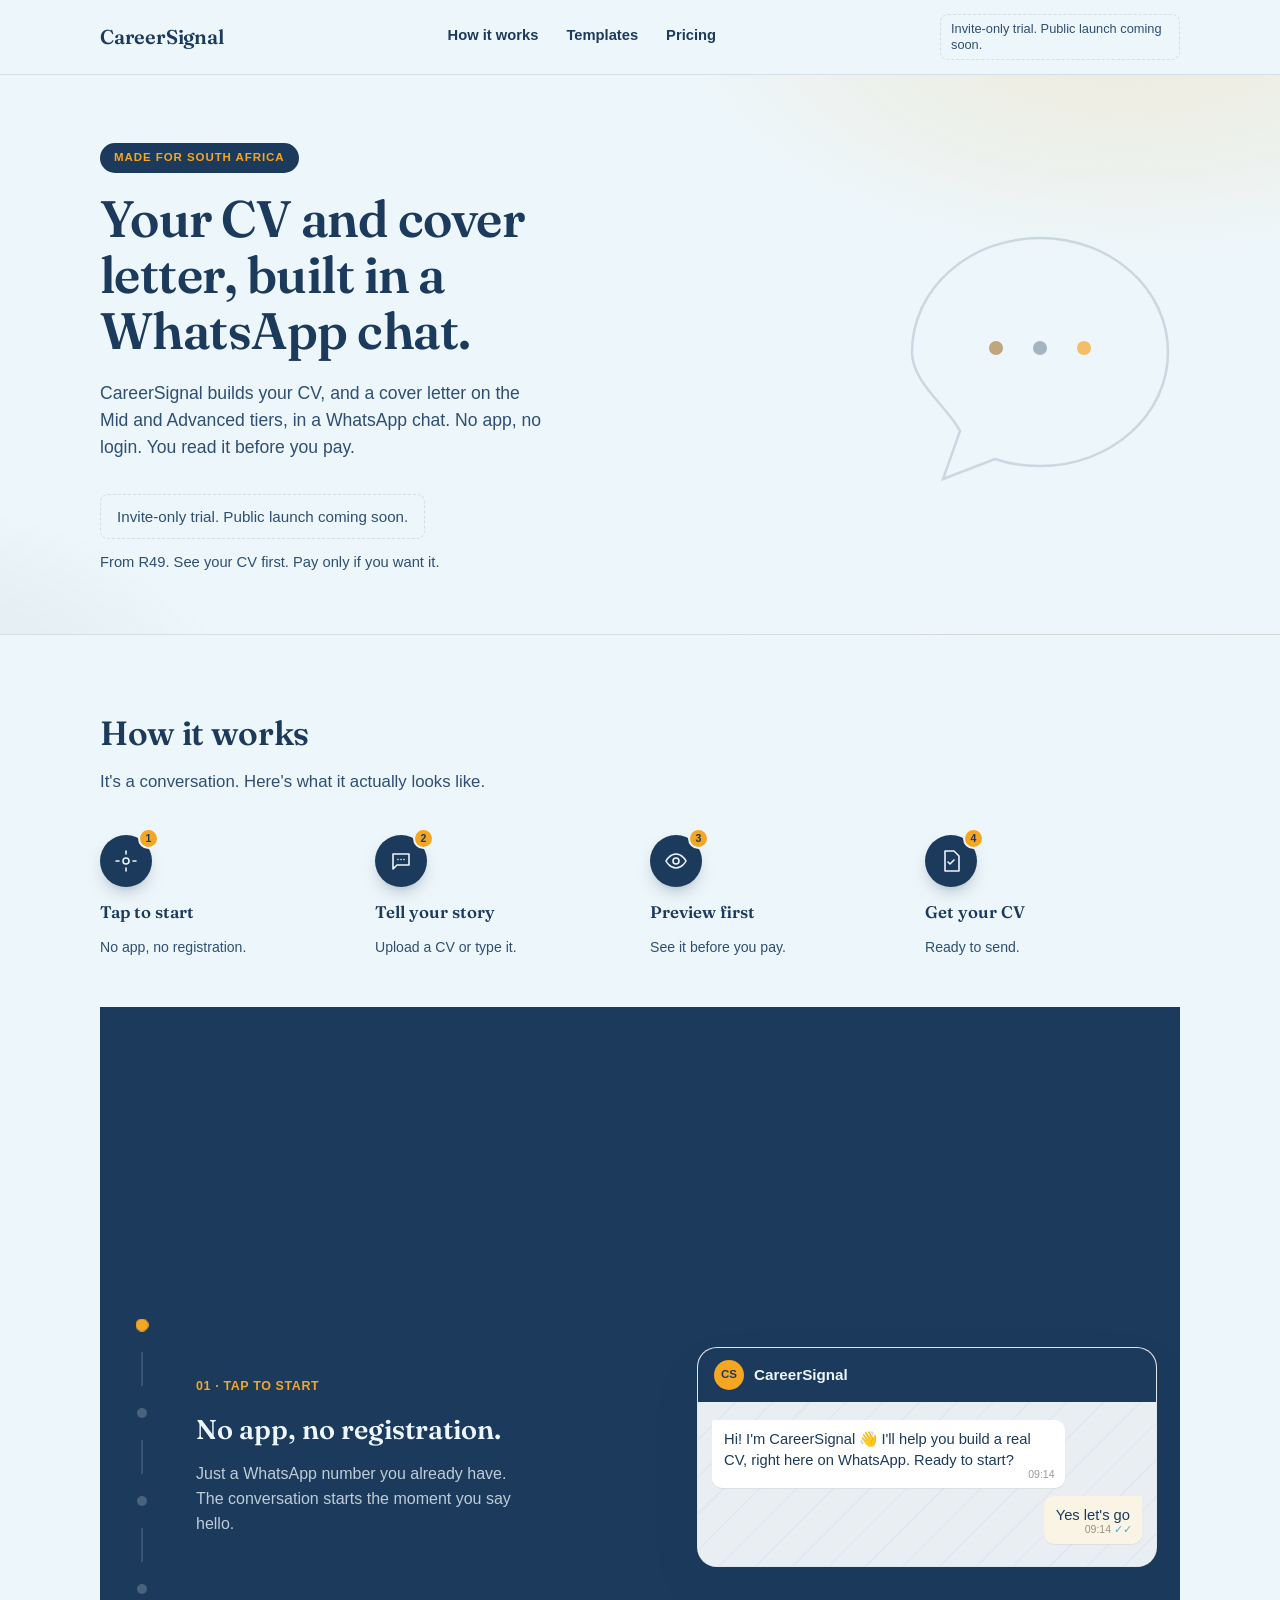
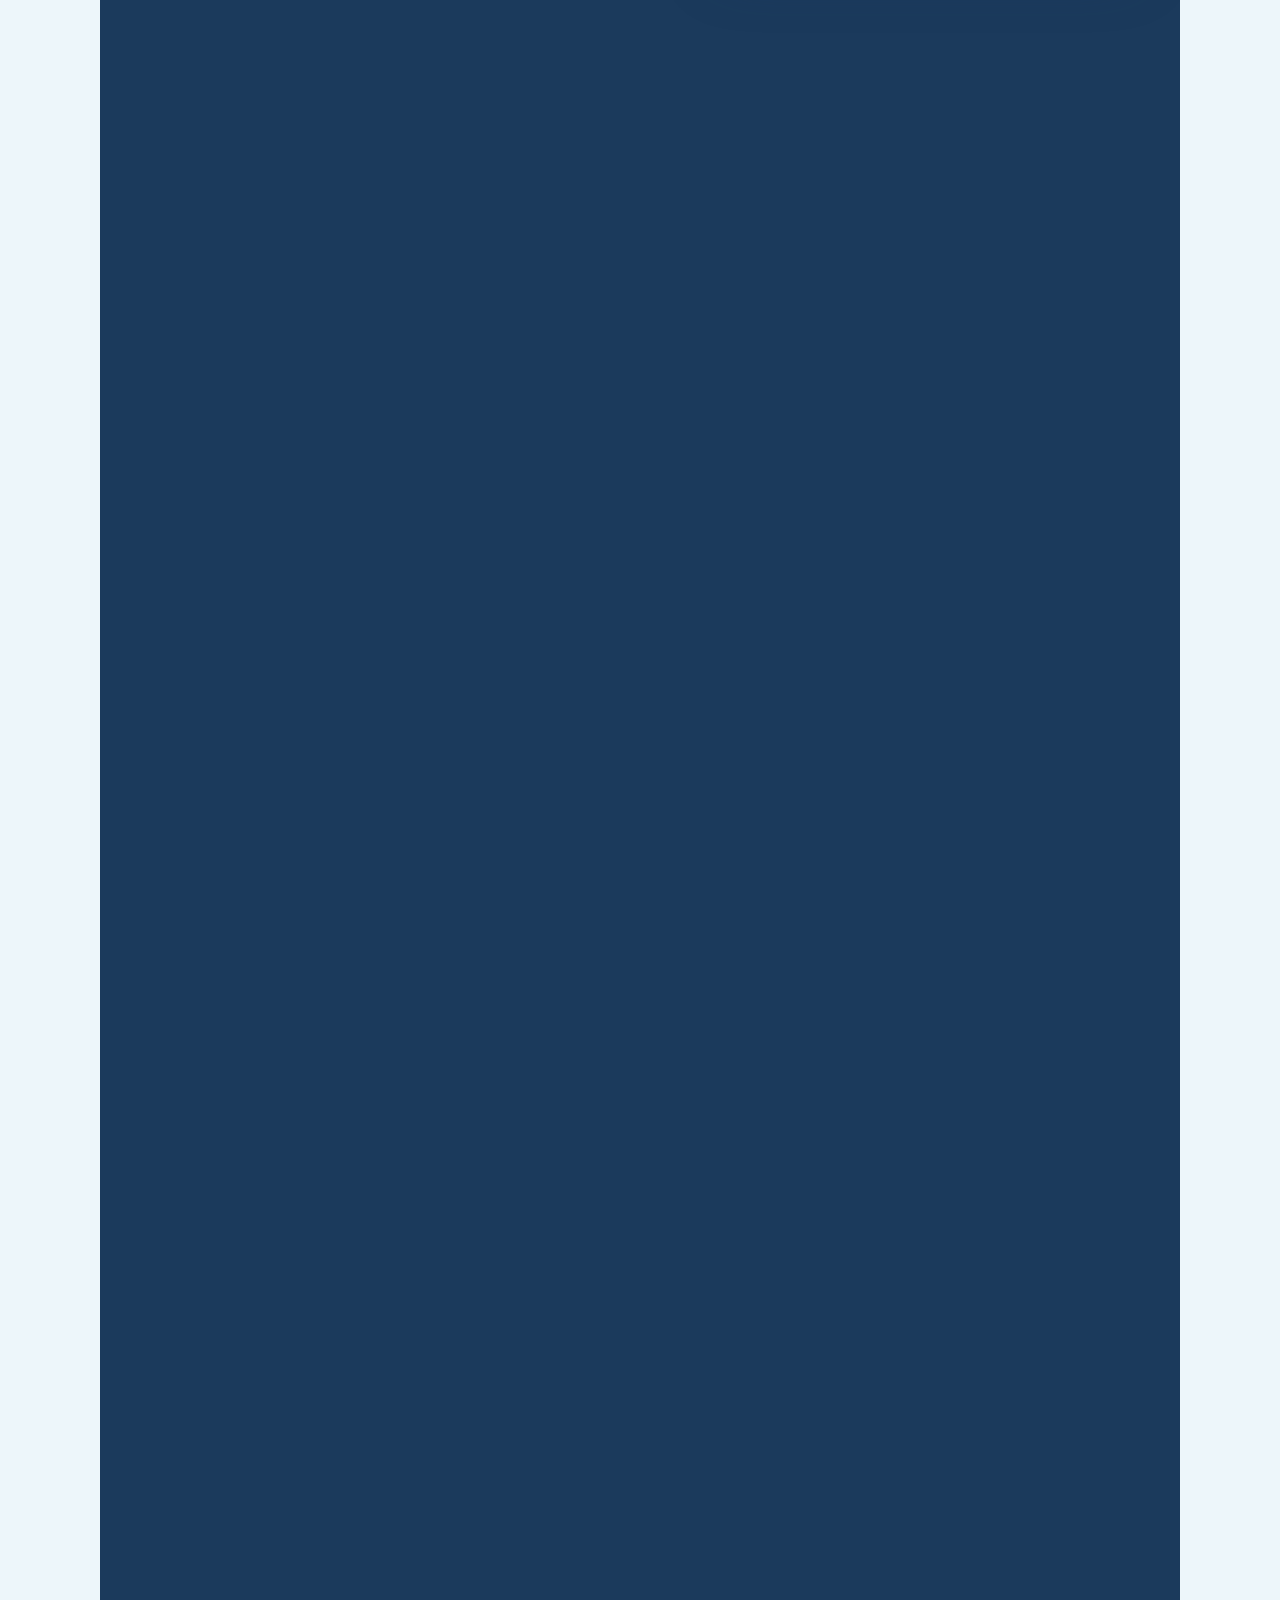
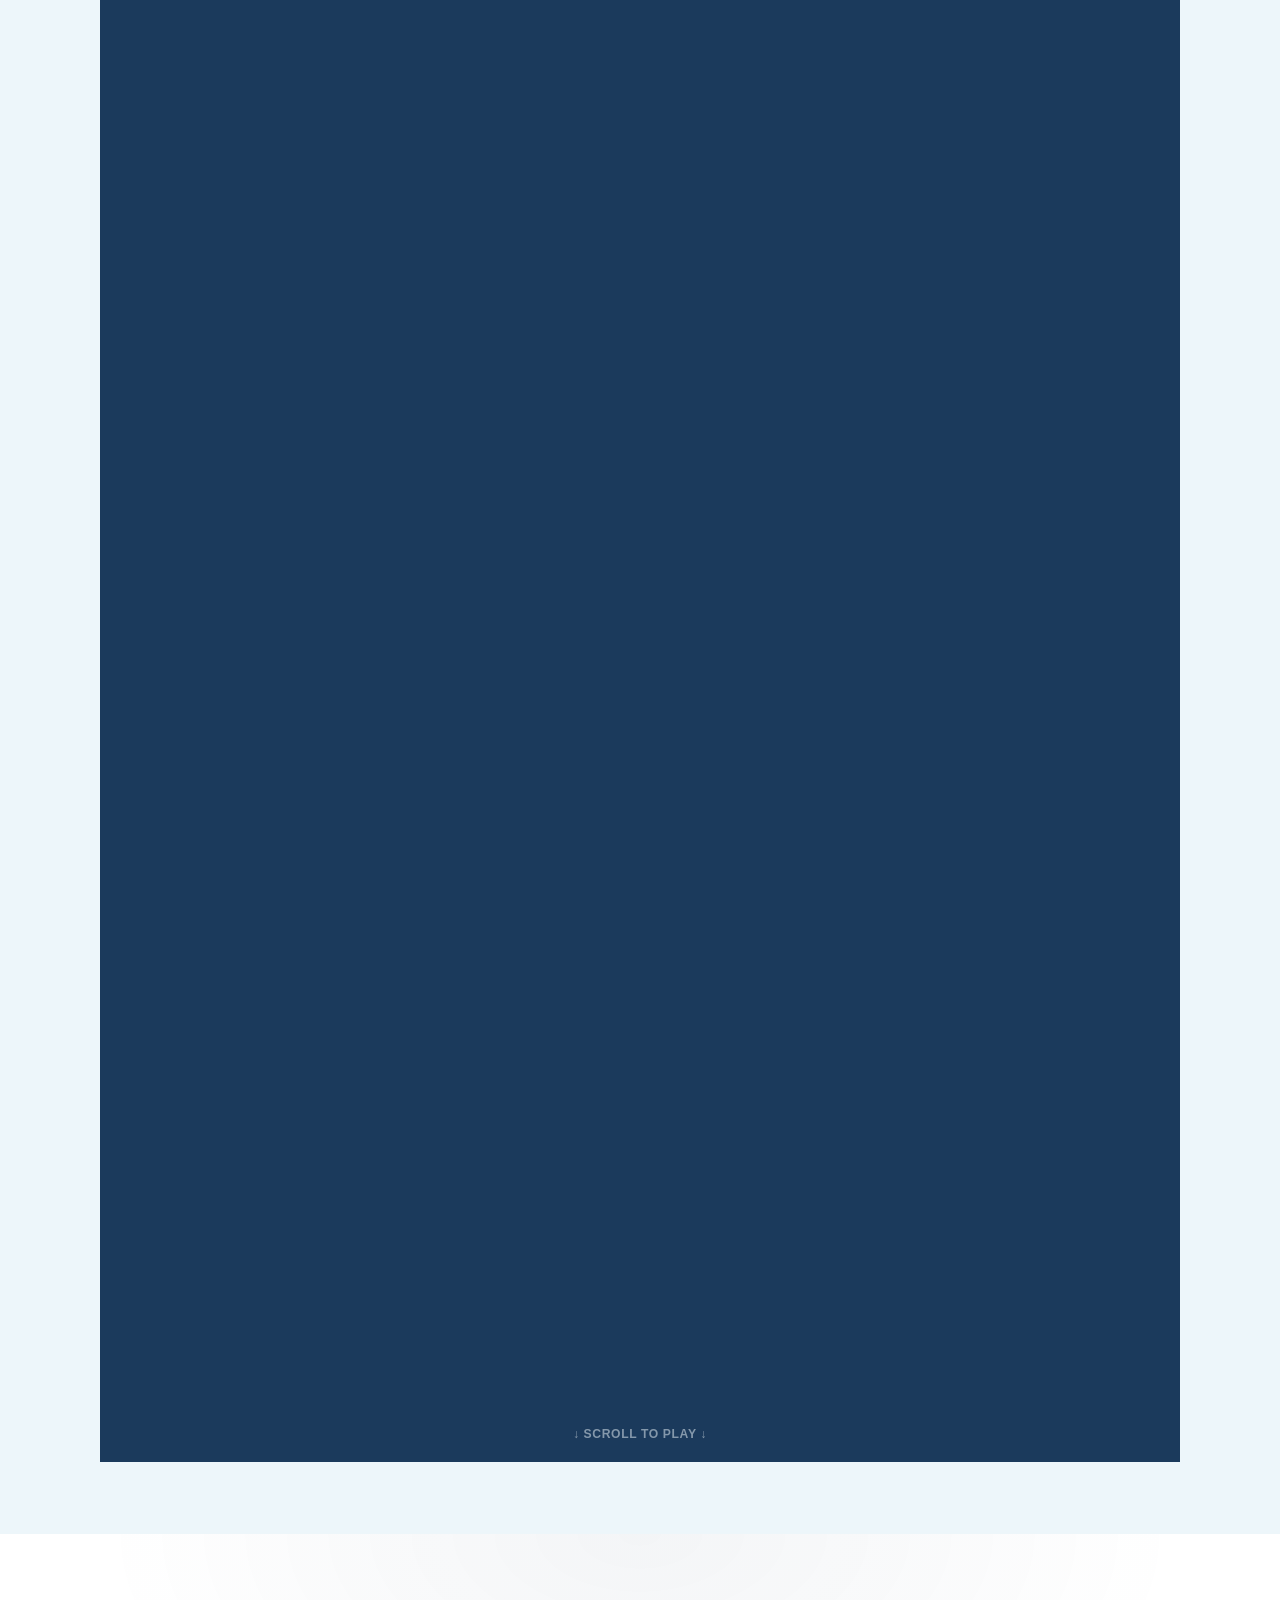
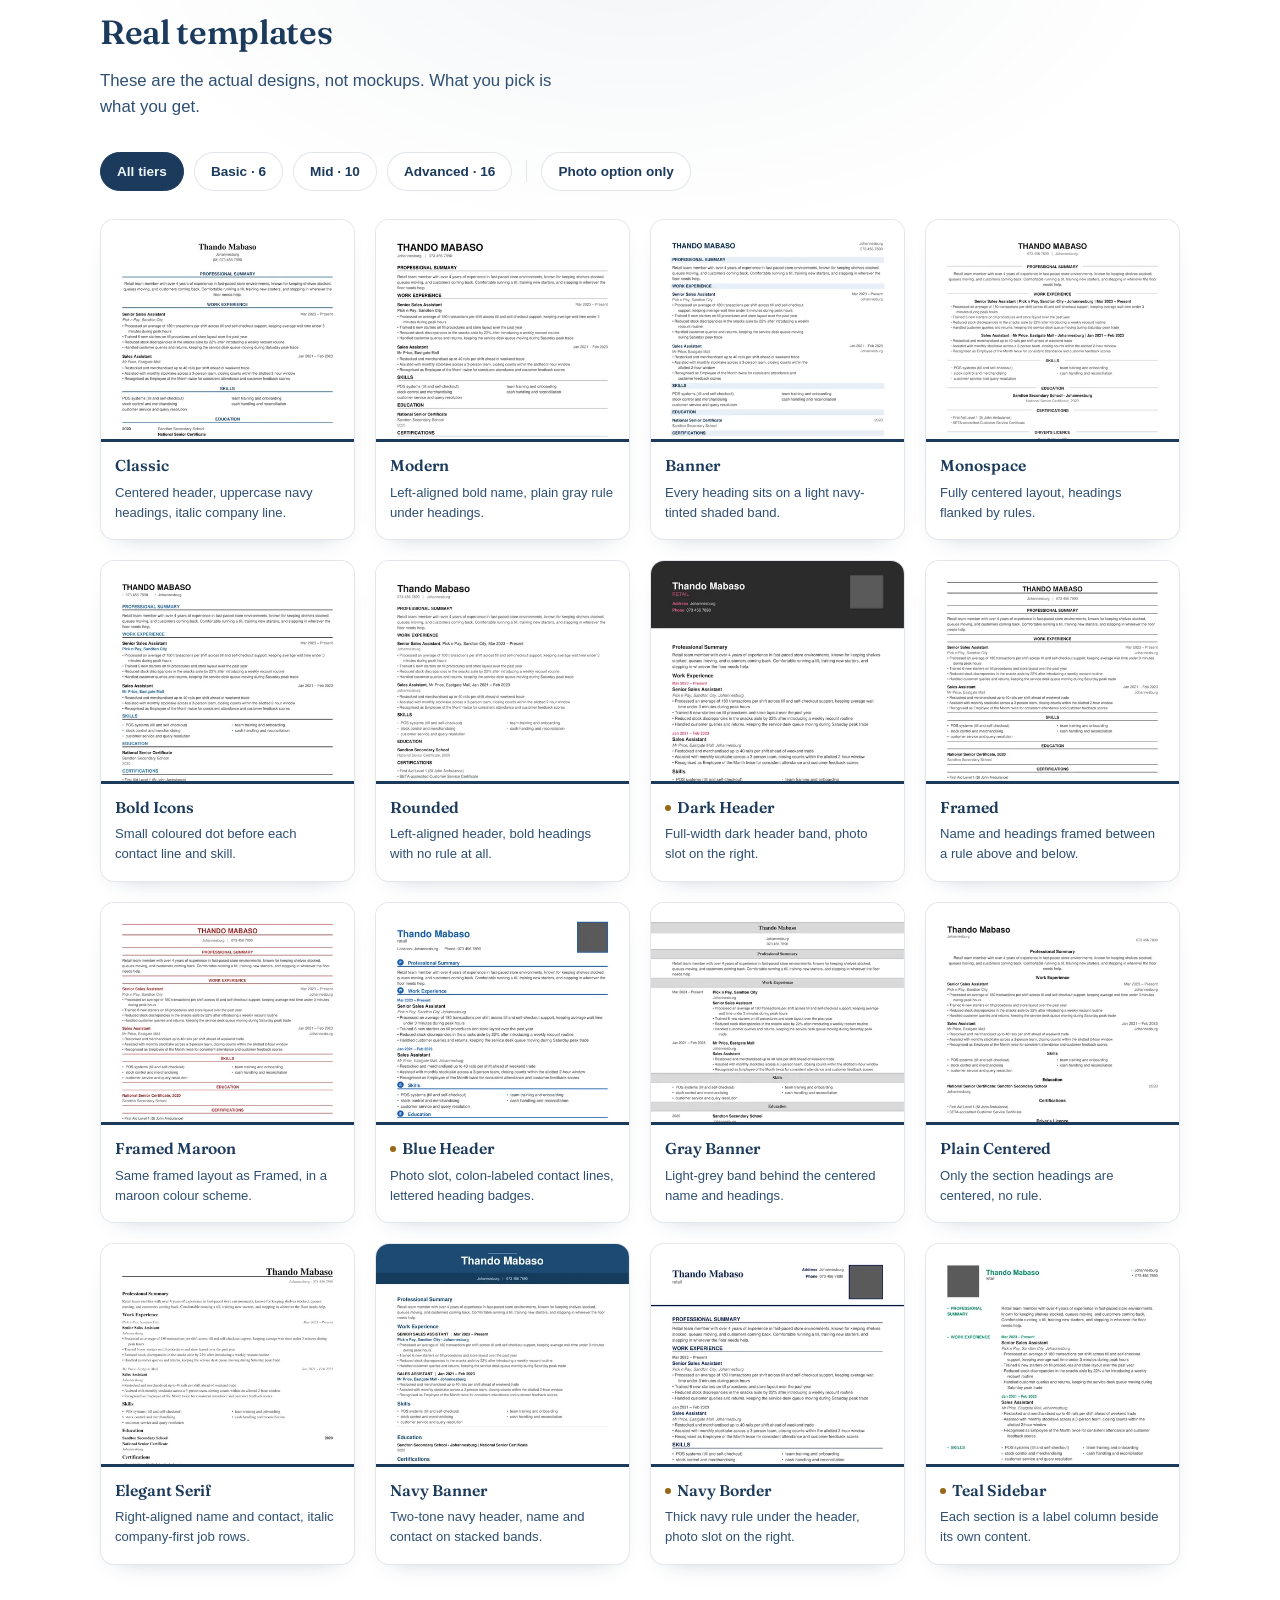
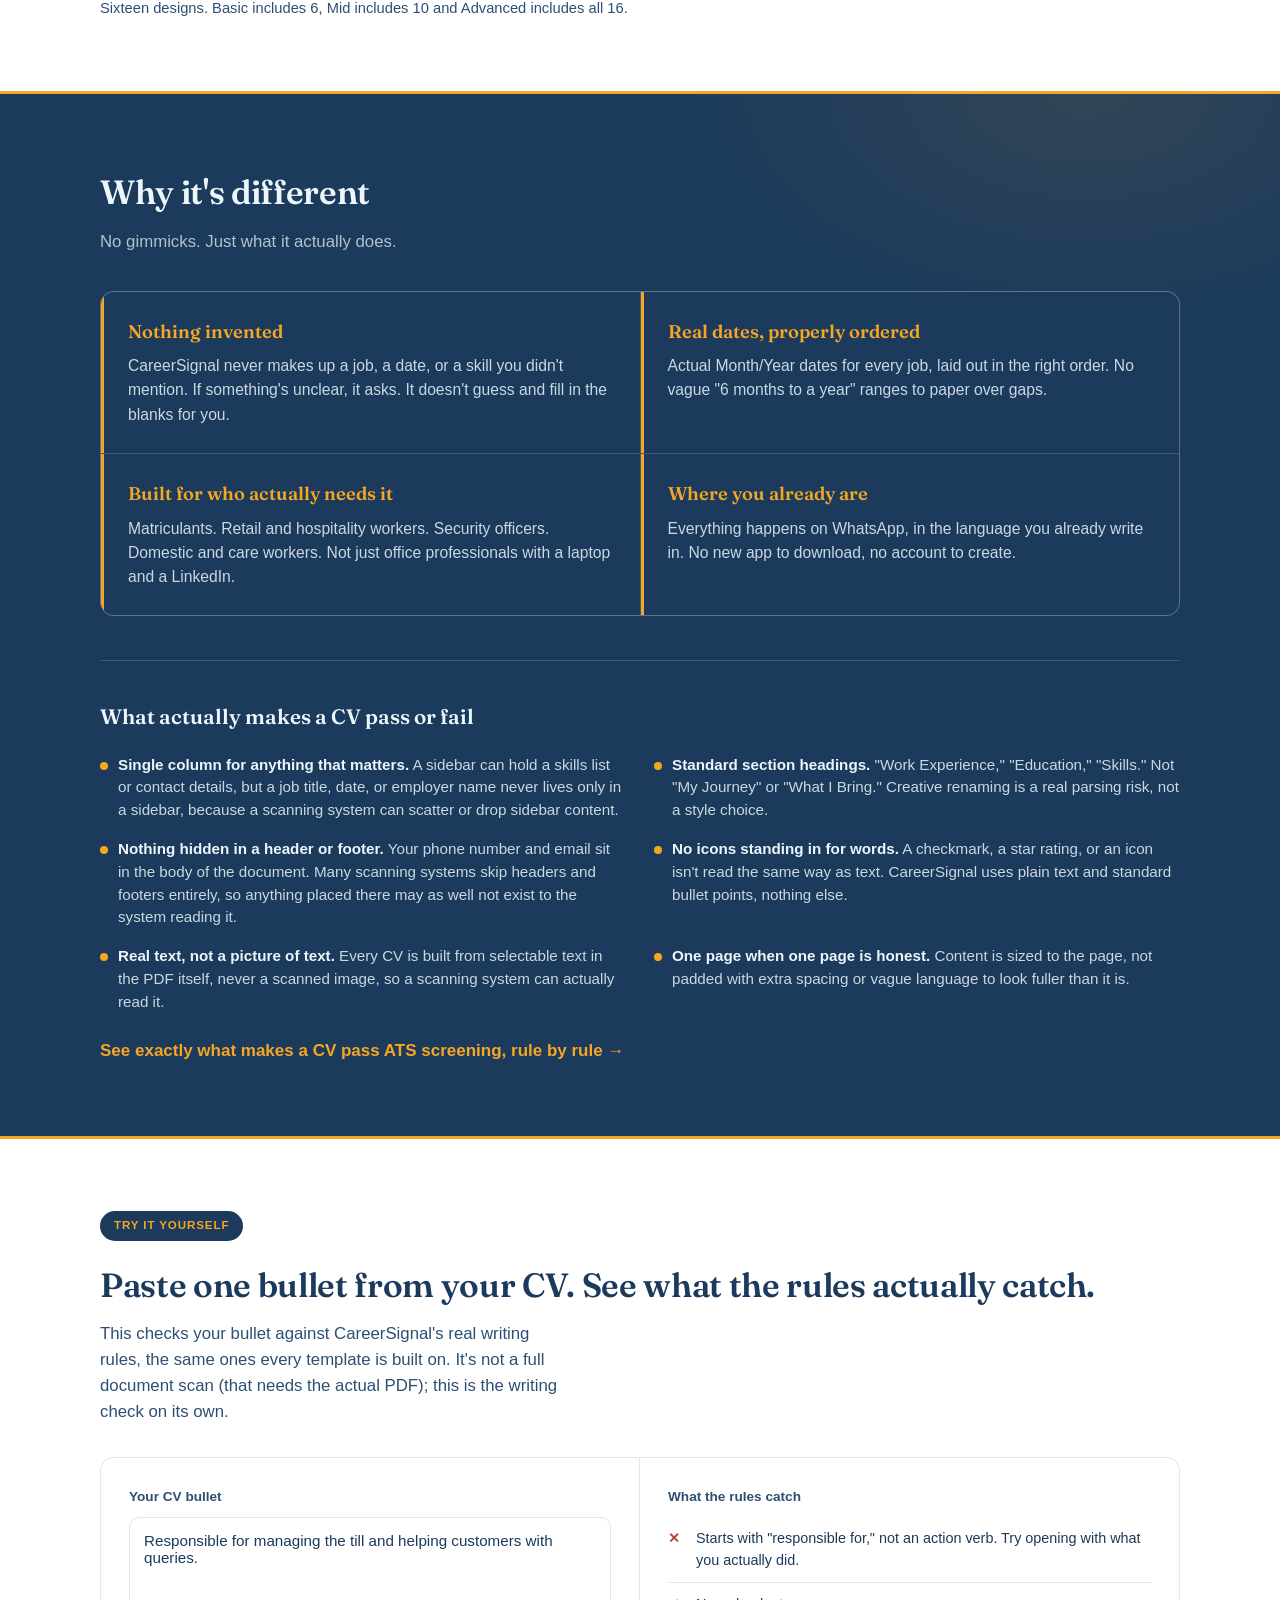
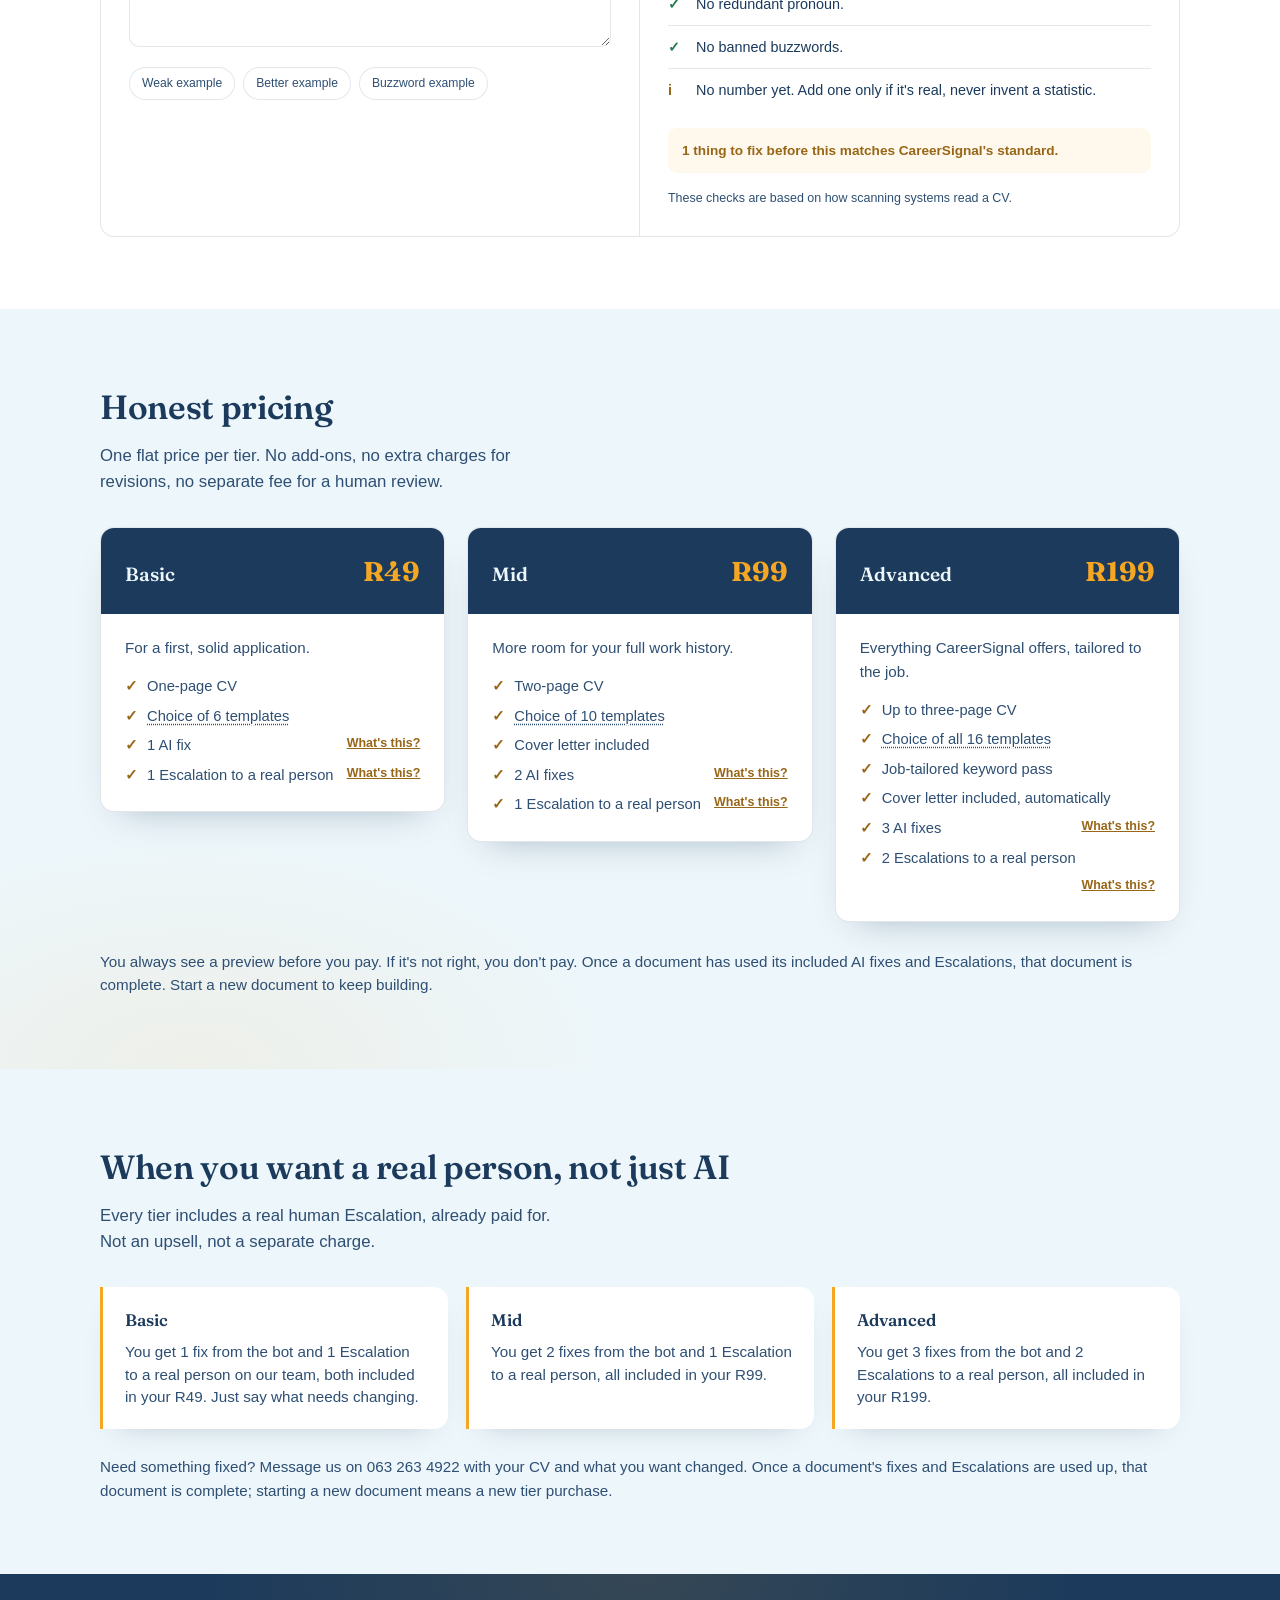
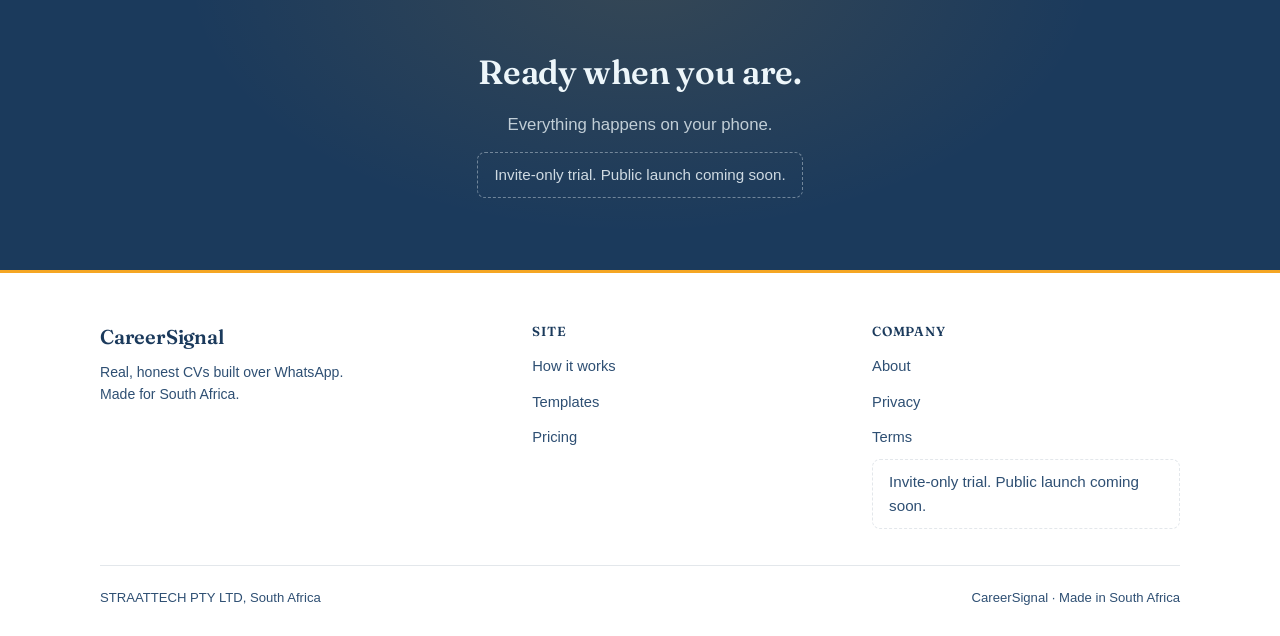
==== commit f25b7091: "Remove false claims, add an invite-only switch for the WhatsApp buttons, and correct the terms Co-Au" ====
--- a/index.html
+++ b/index.html
@@ -59,12 +59,13 @@
       <a href="#pricing">Pricing</a>
     </nav>
     <!-- WHATSAPP LINK PLACEHOLDER: replace wa.me/PLACEHOLDER with the real WhatsApp number link once registration is complete -->
-    <a class="btn btn-whatsapp btn-small" href="https://wa.me/PLACEHOLDER" target="_blank" rel="noopener">
+    <a class="btn btn-whatsapp btn-small" data-wa data-wa-href="https://wa.me/PLACEHOLDER" hidden>
       <span class="wa-icon" aria-hidden="true">
         <svg viewBox="0 0 24 24" width="16" height="16" fill="currentColor"><path d="M17.5 14.4c-.3-.1-1.6-.8-1.9-.9-.3-.1-.4-.1-.6.1-.2.3-.6.9-.8 1-.1.2-.3.2-.6.1-.3-.1-1.2-.4-2.3-1.4-.9-.8-1.4-1.7-1.6-2-.2-.3 0-.5.1-.6.1-.1.3-.3.4-.5.1-.1.2-.3.2-.4.1-.2 0-.3 0-.5s-.6-1.5-.9-2c-.2-.5-.4-.4-.6-.5H8.3c-.2 0-.5.1-.7.3-.2.3-.9.9-.9 2.1 0 1.2.9 2.4 1 2.6.1.2 1.8 2.8 4.4 3.9.6.3 1.1.4 1.5.5.6.2 1.2.2 1.6.1.5-.1 1.6-.6 1.8-1.3.2-.6.2-1.1.2-1.2-.1-.2-.2-.2-.5-.4z"/><path d="M12 2a10 10 0 0 0-8.6 15L2 22l5.2-1.4A10 10 0 1 0 12 2zm0 18.2a8.2 8.2 0 0 1-4.2-1.1l-.3-.2-3.1.8.8-3-.2-.3A8.2 8.2 0 1 1 12 20.2z"/></svg>
       </span>
       Start on WhatsApp
     </a>
+    <p class="wa-fallback" data-wa-fallback>CareerSignal is in an invite-only trial. Public launch coming soon.</p>
   </div>
 </header>
 
@@ -75,21 +76,18 @@
     <div class="wrap hero-inner">
       <div class="hero-copy">
         <p class="eyebrow">Made for South Africa</p>
-        <h1>Your CV, built right on the WhatsApp you already use.</h1>
-        <p class="hero-sub">No app. No login. No laptop needed. Tell CareerSignal your story and get a real CV back in minutes. You read it before you pay anything.</p>
+        <h1>Your CV and cover letter, built in a WhatsApp chat.</h1>
+        <p class="hero-sub">CareerSignal builds your CV, and a cover letter on the Mid and Advanced tiers, in a WhatsApp chat. No app, no login. You read it before you pay.</p>
         <div class="hero-actions">
           <!-- WHATSAPP LINK PLACEHOLDER: replace wa.me/PLACEHOLDER with the real WhatsApp number link once registration is complete -->
-          <a class="btn btn-whatsapp btn-large" href="https://wa.me/PLACEHOLDER" target="_blank" rel="noopener">
+          <a class="btn btn-whatsapp btn-large" data-wa data-wa-href="https://wa.me/PLACEHOLDER" hidden>
             <span class="wa-icon" aria-hidden="true">
               <svg viewBox="0 0 24 24" width="20" height="20" fill="currentColor"><path d="M17.5 14.4c-.3-.1-1.6-.8-1.9-.9-.3-.1-.4-.1-.6.1-.2.3-.6.9-.8 1-.1.2-.3.2-.6.1-.3-.1-1.2-.4-2.3-1.4-.9-.8-1.4-1.7-1.6-2-.2-.3 0-.5.1-.6.1-.1.3-.3.4-.5.1-.1.2-.3.2-.4.1-.2 0-.3 0-.5s-.6-1.5-.9-2c-.2-.5-.4-.4-.6-.5H8.3c-.2 0-.5.1-.7.3-.2.3-.9.9-.9 2.1 0 1.2.9 2.4 1 2.6.1.2 1.8 2.8 4.4 3.9.6.3 1.1.4 1.5.5.6.2 1.2.2 1.6.1.5-.1 1.6-.6 1.8-1.3.2-.6.2-1.1.2-1.2-.1-.2-.2-.2-.5-.4z"/><path d="M12 2a10 10 0 0 0-8.6 15L2 22l5.2-1.4A10 10 0 1 0 12 2zm0 18.2a8.2 8.2 0 0 1-4.2-1.1l-.3-.2-3.1.8.8-3-.2-.3A8.2 8.2 0 1 1 12 20.2z"/></svg>
             </span>
-            Start on WhatsApp. It's free to try.
+            Start on WhatsApp
           </a>
+    <p class="wa-fallback" data-wa-fallback>CareerSignal is in an invite-only trial. Public launch coming soon.</p>
           <p class="hero-note">From R49. See your CV first. Pay only if you want it.</p>
-        </div>
-        <div class="stat-strip">
-          <span class="stat-number">1,000+</span>
-          <span class="stat-label">CVs written for South Africans over the past 3 years</span>
         </div>
       </div>
       <div class="hero-glyph" aria-hidden="true">
@@ -133,7 +131,7 @@
             </svg>
           </span>
           <h3>Tell your story</h3>
-          <p>CV, text, or voice note.</p>
+          <p>Upload a CV or type it.</p>
         </div>
         <div class="step">
           <span class="step-icon">
@@ -182,8 +180,8 @@
                 </div>
                 <div class="scrolly-panel" data-panel="2">
                   <div class="scrolly-num">02 &middot; Tell your story</div>
-                  <h3>Type it, or just talk.</h3>
-                  <p>A voice note works exactly the same as typing. If anything's unclear, CareerSignal asks instead of guessing.</p>
+                  <h3>Type it, or upload a CV.</h3>
+                  <p>Type your work history or upload a CV you already have. If anything's unclear, CareerSignal asks instead of guessing.</p>
                 </div>
                 <div class="scrolly-panel" data-panel="3">
                   <div class="scrolly-num">03 &middot; Preview first</div>
@@ -198,7 +196,7 @@
               </div>
 
               <div class="scrolly-phone-col">
-                <div class="chat-window" role="img" aria-label="A WhatsApp conversation showing four steps: tap to start, tell your story by uploading a CV, typing, or sending a voice note, seeing a preview before paying, and receiving the finished CV.">
+                <div class="chat-window" role="img" aria-label="A WhatsApp conversation showing four steps: tap to start, tell your story by uploading a CV or typing, seeing a preview before paying, and receiving the finished CV.">
                   <div class="chat-bar">
                     <div class="chat-bar-avatar">CS</div>
                     <div class="chat-bar-name">CareerSignal</div>
@@ -215,13 +213,11 @@
                     </div>
 
                     <div class="bubble bubble-in" data-stage="2">
-                      <p>Great. Send me your old CV, type out your work history, or just send a voice note telling me about your last job.</p>
+                      <p>Great. Send me your old CV or type out your work history.</p>
                       <span class="bubble-time">09:15</span>
                     </div>
-                    <div class="bubble bubble-out bubble-voice" data-stage="2">
-                      <span class="voice-icon" aria-hidden="true">🎤</span>
-                      <span class="voice-wave" aria-hidden="true"></span>
-                      <span class="voice-time">0:38</span>
+                    <div class="bubble bubble-out" data-stage="2">
+                      <p>Sales Assistant, Boxer Superstores, Jan 2023 to now. Matric in 2021.</p>
                       <span class="bubble-time">09:16 <span class="ticks">✓✓</span></span>
                     </div>
 
@@ -524,7 +520,7 @@
 
       <p class="template-empty" id="template-empty" hidden>No templates match that filter combination.</p>
 
-      <p class="templates-note">This gallery shows the real 16-template catalog: Basic picks from 6, Mid from 10, Advanced from all 16, a true superset at each step (order within each tier leads with the four recommended designs, Classic/Modern/Banner/Monospace, exactly as the bot itself lists them). Every tile above is a real PDF rendered by CareerSignal's own template code, using one consistent placeholder profile ("Thando Mabaso") so the designs are genuinely comparable, not a real customer's CV. Each of these 16 designs has its own fixed, complete colour scheme built into the template itself, confirmed directly against the render code, so there's no accent-colour picker for this set; what you see in each tile is exactly what every customer gets, whatever tier they buy.</p>
+      <p class="templates-note">Sixteen designs. Basic includes 6, Mid includes 10 and Advanced includes all 16.</p>
     </div>
   </section>
 
@@ -590,7 +586,7 @@
           <span class="checker-output-label">What the rules catch</span>
           <div id="checkResults"></div>
           <div class="verdict" id="verdictBox" hidden></div>
-          <p class="checker-note">Rules pulled from Sections 2 and 5 of CareerSignal's Tier 1 Universal Core Ruleset, the same document every template is built against.</p>
+          <p class="checker-note">These checks are based on how scanning systems read a CV.</p>
         </div>
       </div>
     </div>
@@ -621,7 +617,7 @@
               <li>
                 1 Escalation to a real person
                 <button type="button" class="feature-detail-toggle" data-detail-toggle>What's this?</button>
-                <span class="feature-detail" hidden>A real person on our team reviews or rewrites your CV directly, the same business day. Included, never an extra charge.</span>
+                <span class="feature-detail" hidden>Need something fixed? Message us on 063 263 4922 with your CV and what you want changed.</span>
               </li>
             </ul>
           </div>
@@ -645,7 +641,7 @@
               <li>
                 1 Escalation to a real person
                 <button type="button" class="feature-detail-toggle" data-detail-toggle>What's this?</button>
-                <span class="feature-detail" hidden>A real person on our team reviews or rewrites your CV directly, the same business day. Included, never an extra charge.</span>
+                <span class="feature-detail" hidden>Need something fixed? Message us on 063 263 4922 with your CV and what you want changed.</span>
               </li>
             </ul>
           </div>
@@ -670,7 +666,7 @@
               <li>
                 2 Escalations to a real person
                 <button type="button" class="feature-detail-toggle" data-detail-toggle>What's this?</button>
-                <span class="feature-detail" hidden>A real person on our team reviews or rewrites your CV directly, the same business day. Included, never an extra charge.</span>
+                <span class="feature-detail" hidden>Need something fixed? Message us on 063 263 4922 with your CV and what you want changed.</span>
               </li>
             </ul>
           </div>
@@ -699,7 +695,7 @@
           <p>You get 3 fixes from the bot and 2 Escalations to a real person, all included in your R199.</p>
         </div>
       </div>
-      <p class="escalation-note">Ask for an Escalation any time during the WhatsApp conversation, just say what you need. Escalation requests are handled the same business day. Once a document's fixes and Escalations are used up, that document is complete; starting a new document means a new tier purchase.</p>
+      <p class="escalation-note">Need something fixed? Message us on 063 263 4922 with your CV and what you want changed. Once a document's fixes and Escalations are used up, that document is complete; starting a new document means a new tier purchase.</p>
     </div>
   </section>
 
@@ -707,14 +703,15 @@
   <section class="closing" aria-labelledby="closing-heading">
     <div class="wrap closing-inner">
       <h2 id="closing-heading">Ready when you are.</h2>
-      <p>It takes a few minutes on your phone, in a chat you already know how to use.</p>
+      <p>Everything happens on your phone.</p>
       <!-- WHATSAPP LINK PLACEHOLDER: replace wa.me/PLACEHOLDER with the real WhatsApp number link once registration is complete -->
-      <a class="btn btn-whatsapp btn-large" href="https://wa.me/PLACEHOLDER" target="_blank" rel="noopener">
+      <a class="btn btn-whatsapp btn-large" data-wa data-wa-href="https://wa.me/PLACEHOLDER" hidden>
         <span class="wa-icon" aria-hidden="true">
           <svg viewBox="0 0 24 24" width="20" height="20" fill="currentColor"><path d="M17.5 14.4c-.3-.1-1.6-.8-1.9-.9-.3-.1-.4-.1-.6.1-.2.3-.6.9-.8 1-.1.2-.3.2-.6.1-.3-.1-1.2-.4-2.3-1.4-.9-.8-1.4-1.7-1.6-2-.2-.3 0-.5.1-.6.1-.1.3-.3.4-.5.1-.1.2-.3.2-.4.1-.2 0-.3 0-.5s-.6-1.5-.9-2c-.2-.5-.4-.4-.6-.5H8.3c-.2 0-.5.1-.7.3-.2.3-.9.9-.9 2.1 0 1.2.9 2.4 1 2.6.1.2 1.8 2.8 4.4 3.9.6.3 1.1.4 1.5.5.6.2 1.2.2 1.6.1.5-.1 1.6-.6 1.8-1.3.2-.6.2-1.1.2-1.2-.1-.2-.2-.2-.5-.4z"/><path d="M12 2a10 10 0 0 0-8.6 15L2 22l5.2-1.4A10 10 0 1 0 12 2zm0 18.2a8.2 8.2 0 0 1-4.2-1.1l-.3-.2-3.1.8.8-3-.2-.3A8.2 8.2 0 1 1 12 20.2z"/></svg>
         </span>
         Start on WhatsApp
       </a>
+    <p class="wa-fallback" data-wa-fallback>CareerSignal is in an invite-only trial. Public launch coming soon.</p>
     </div>
   </section>
 
@@ -742,7 +739,7 @@
           <li><a href="/privacy">Privacy</a></li>
           <li><a href="/terms">Terms</a></li>
           <!-- WHATSAPP LINK PLACEHOLDER: replace wa.me/PLACEHOLDER with the real WhatsApp number link once registration is complete -->
-          <li><a href="https://wa.me/PLACEHOLDER" target="_blank" rel="noopener">Contact us on WhatsApp</a></li>
+          <li><a data-wa data-wa-href="https://wa.me/PLACEHOLDER" hidden>Contact us on WhatsApp</a><span class="wa-fallback" data-wa-fallback>CareerSignal is in an invite-only trial. Public launch coming soon.</span></li>
         </ul>
       </div>
     </div>
--- a/styles.css
+++ b/styles.css
@@ -576,28 +576,6 @@
   border-top-right-radius: 2px;
 }
 
-.bubble-voice {
-  display: flex;
-  align-items: center;
-  gap: 8px;
-  padding: 12px 14px 18px;
-  min-width: 170px;
-}
-.voice-icon { font-size: 1rem; }
-.voice-wave {
-  flex: 1;
-  height: 18px;
-  background: repeating-linear-gradient(
-    90deg,
-    var(--gold-deep),
-    var(--gold-deep) 2px,
-    transparent 2px 5px
-  );
-  opacity: 0.8;
-  clip-path: polygon(0 40%, 4% 10%, 8% 60%, 12% 20%, 16% 80%, 20% 30%, 24% 70%, 28% 15%, 32% 55%, 36% 25%, 40% 65%, 44% 10%, 48% 75%, 52% 30%, 56% 60%, 60% 20%, 64% 80%, 68% 35%, 72% 55%, 76% 15%, 80% 70%, 84% 25%, 88% 60%, 92% 20%, 96% 45%, 100% 30%, 100% 100%, 0 100%);
-}
-.voice-time { font-size: 0.75rem; color: var(--ink-soft); }
-
 .bubble-doc {
   display: flex;
   align-items: center;
@@ -1469,3 +1447,31 @@
   .btn-small { padding: 8px 12px; font-size: 0.8rem; }
   .logo { font-size: 1.1rem; }
 }
+
+/* ---------- WhatsApp switch: invite-only notice ---------- */
+.wa-fallback {
+  margin: 8px 0 0;
+  font-size: 0.9rem;
+  color: var(--ink-soft);
+}
+.wa-closed {
+  display: inline-block;
+  padding: 10px 16px;
+  border: 1px dashed var(--line);
+  border-radius: 8px;
+  font-size: 0.95rem;
+  color: var(--ink-soft);
+  background: transparent;
+  cursor: default;
+}
+.site-header .wa-closed,
+.site-header .wa-fallback {
+  padding: 6px 10px;
+  margin: 0;
+  font-size: 0.8rem;
+  line-height: 1.25;
+  max-width: 15rem;
+}
+.closing .wa-closed,
+.closing .wa-fallback { color: rgba(237, 246, 250, 0.85); border-color: rgba(237, 246, 250, 0.4); }
+.closing .wa-fallback { border: 0; }
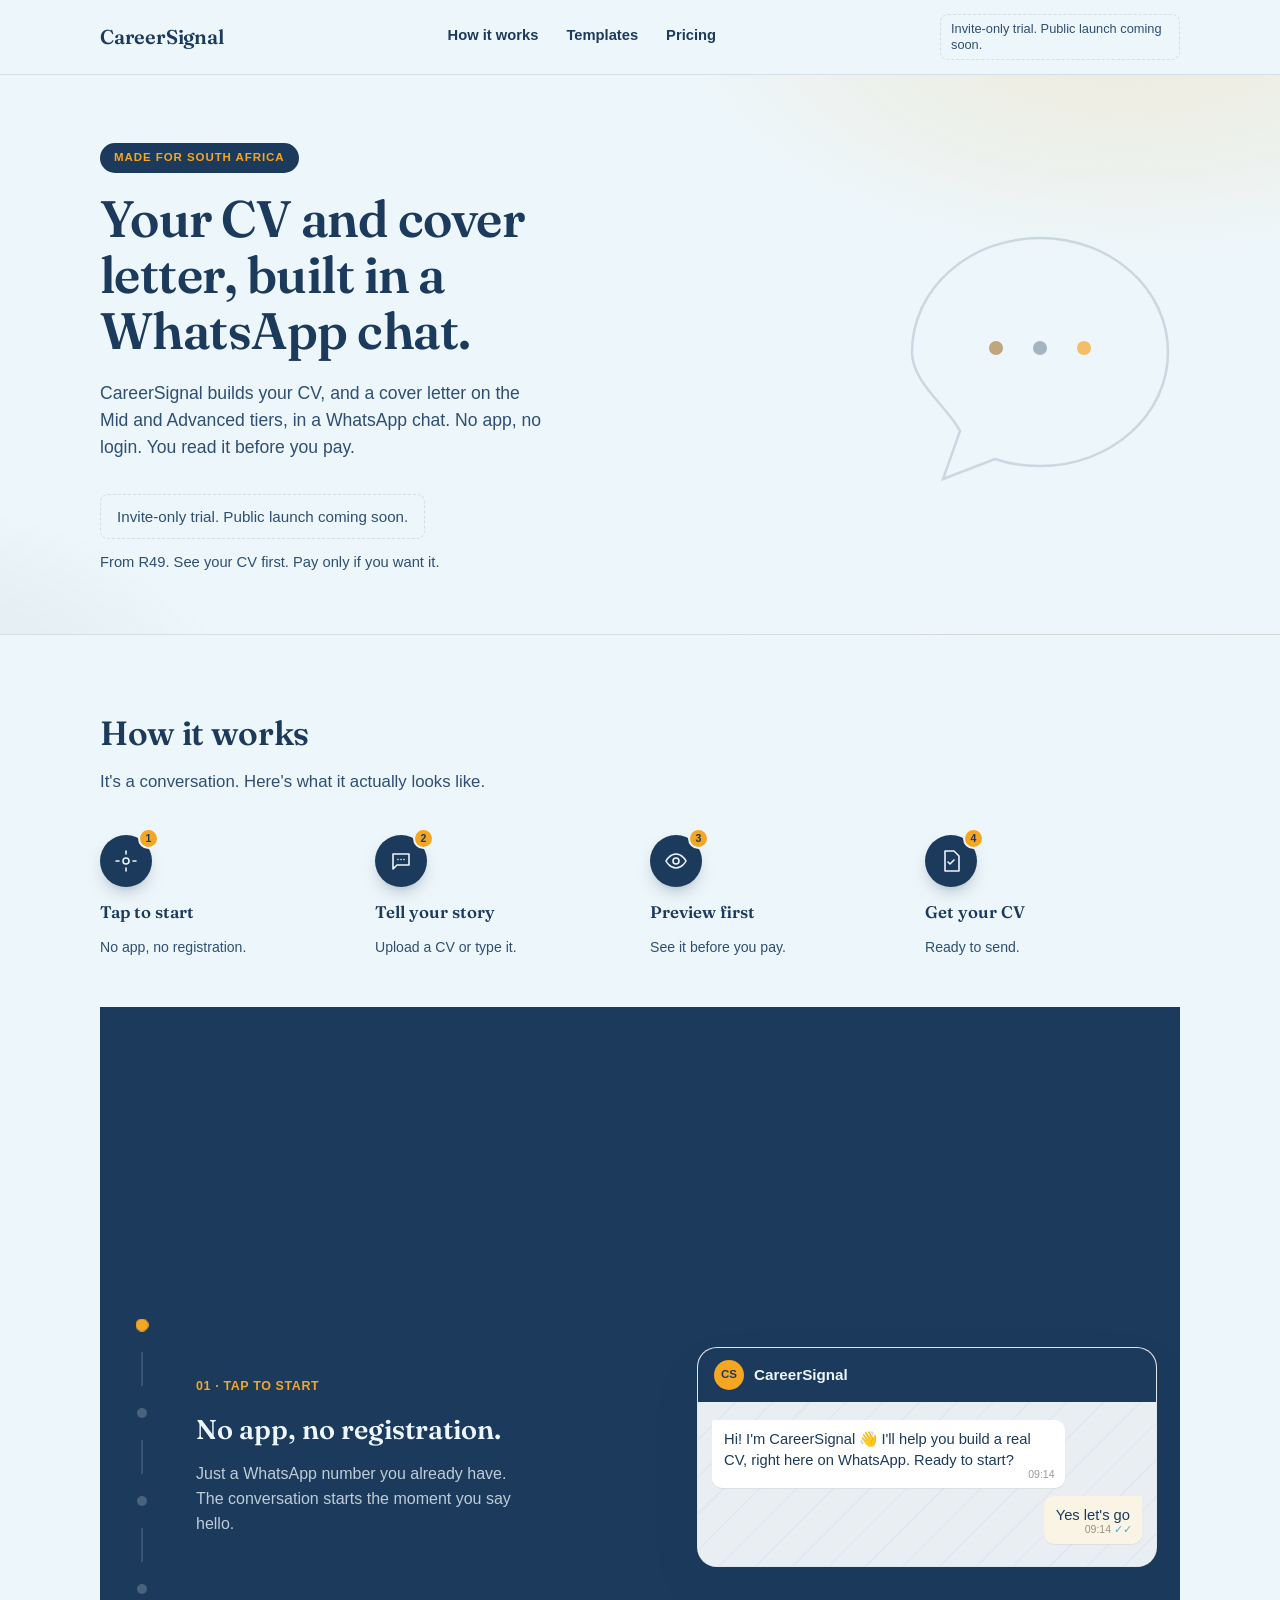
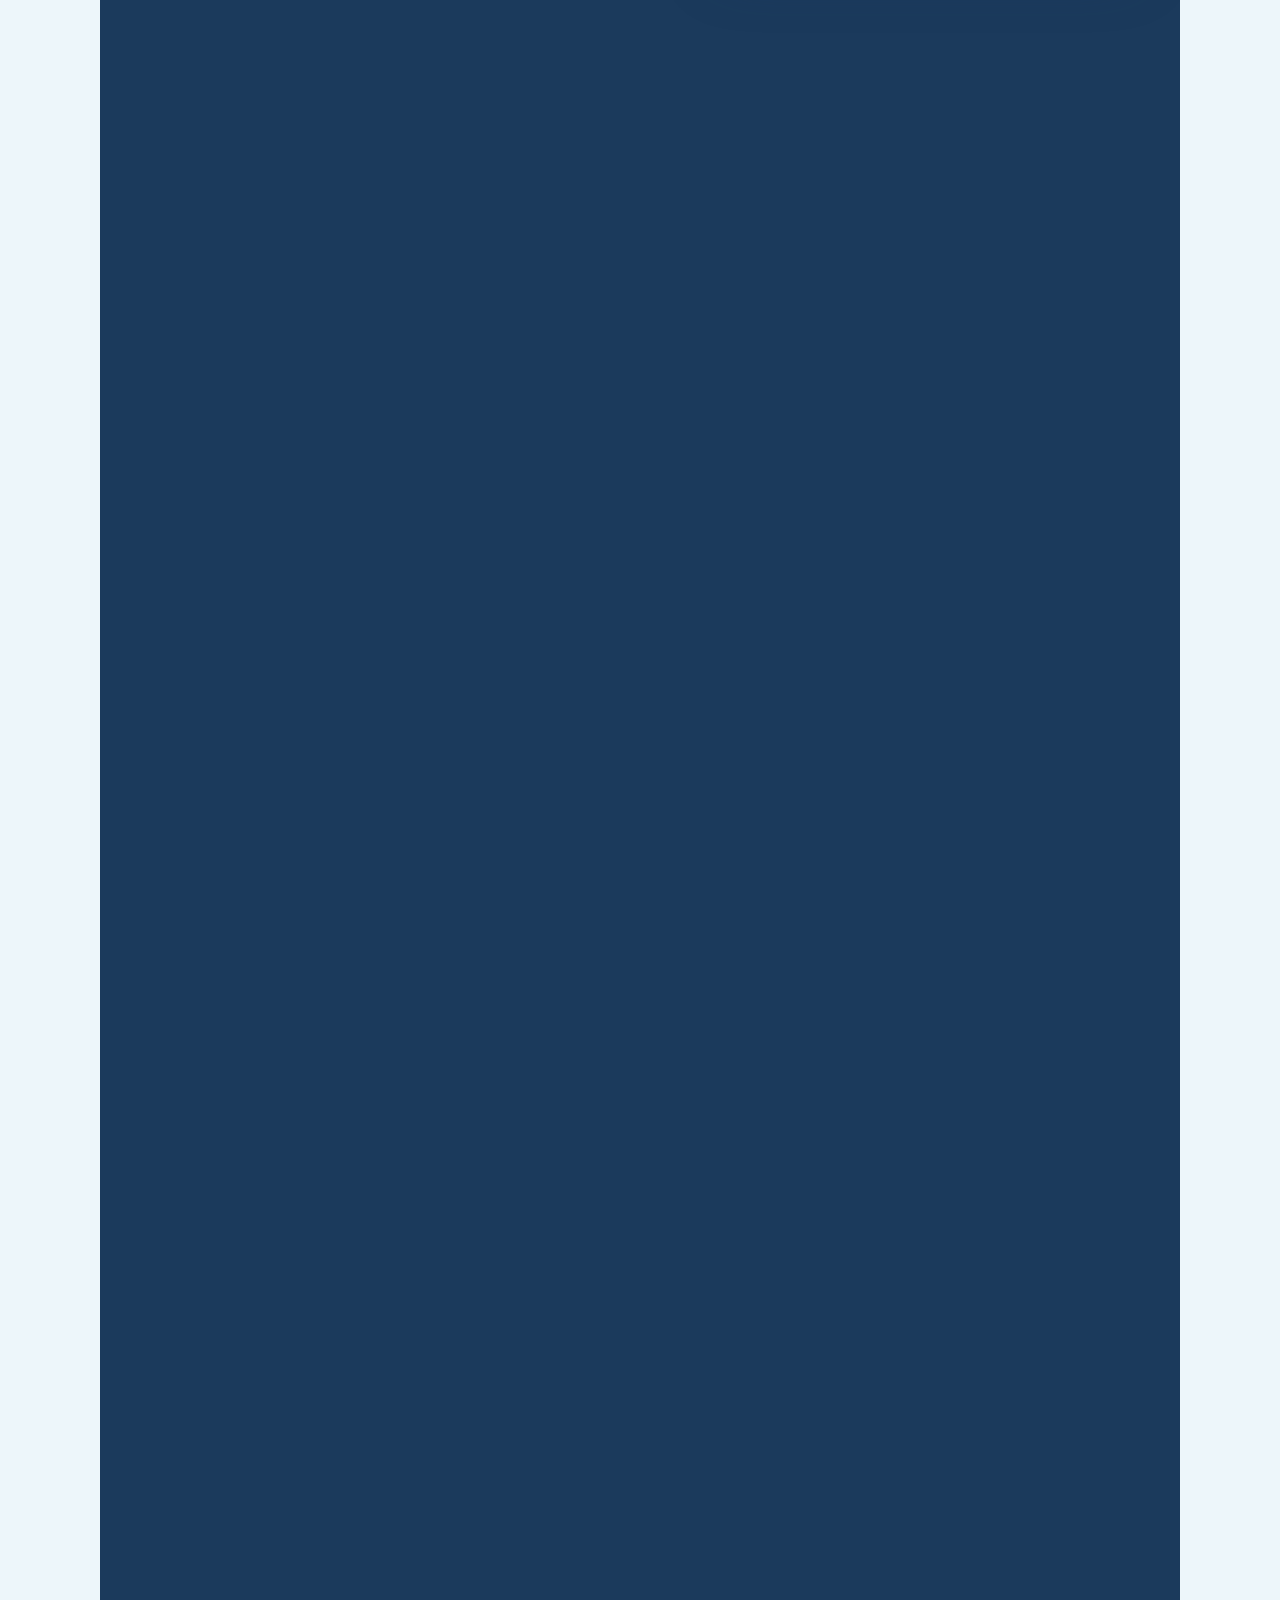
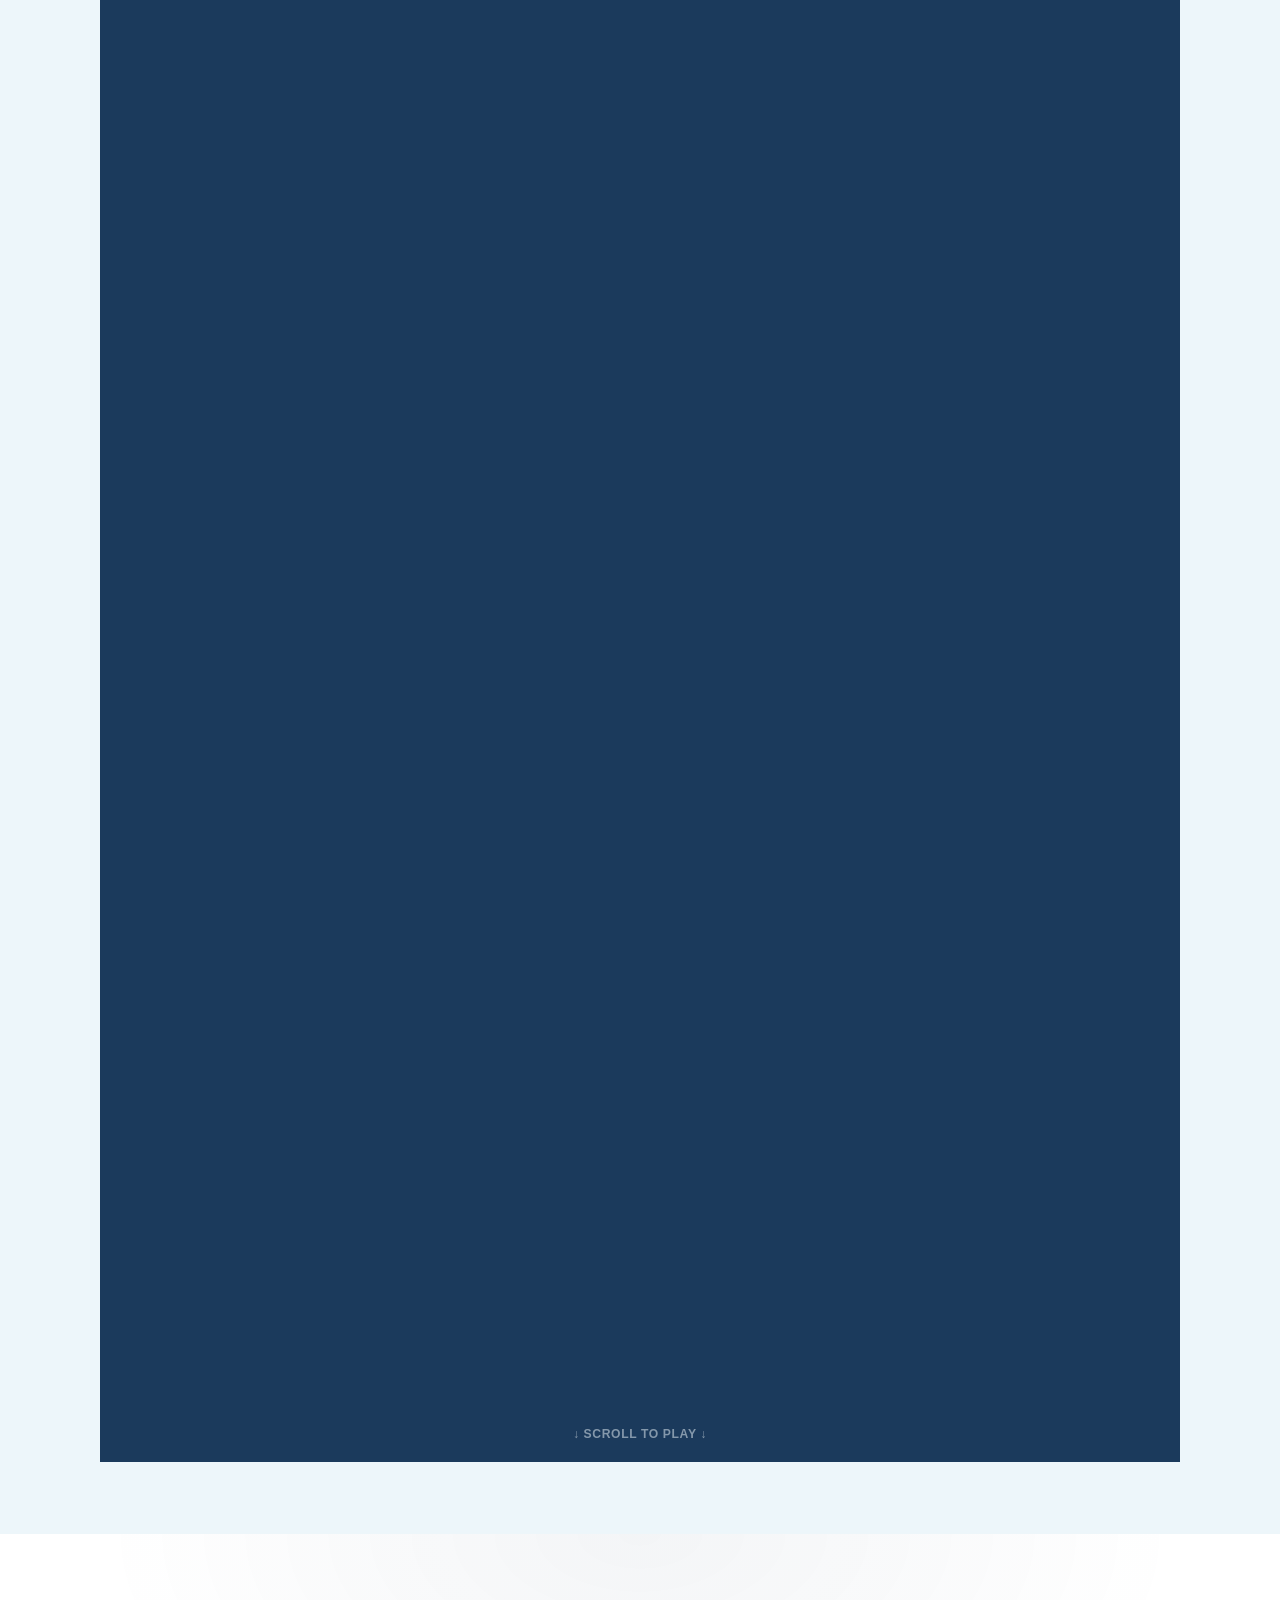
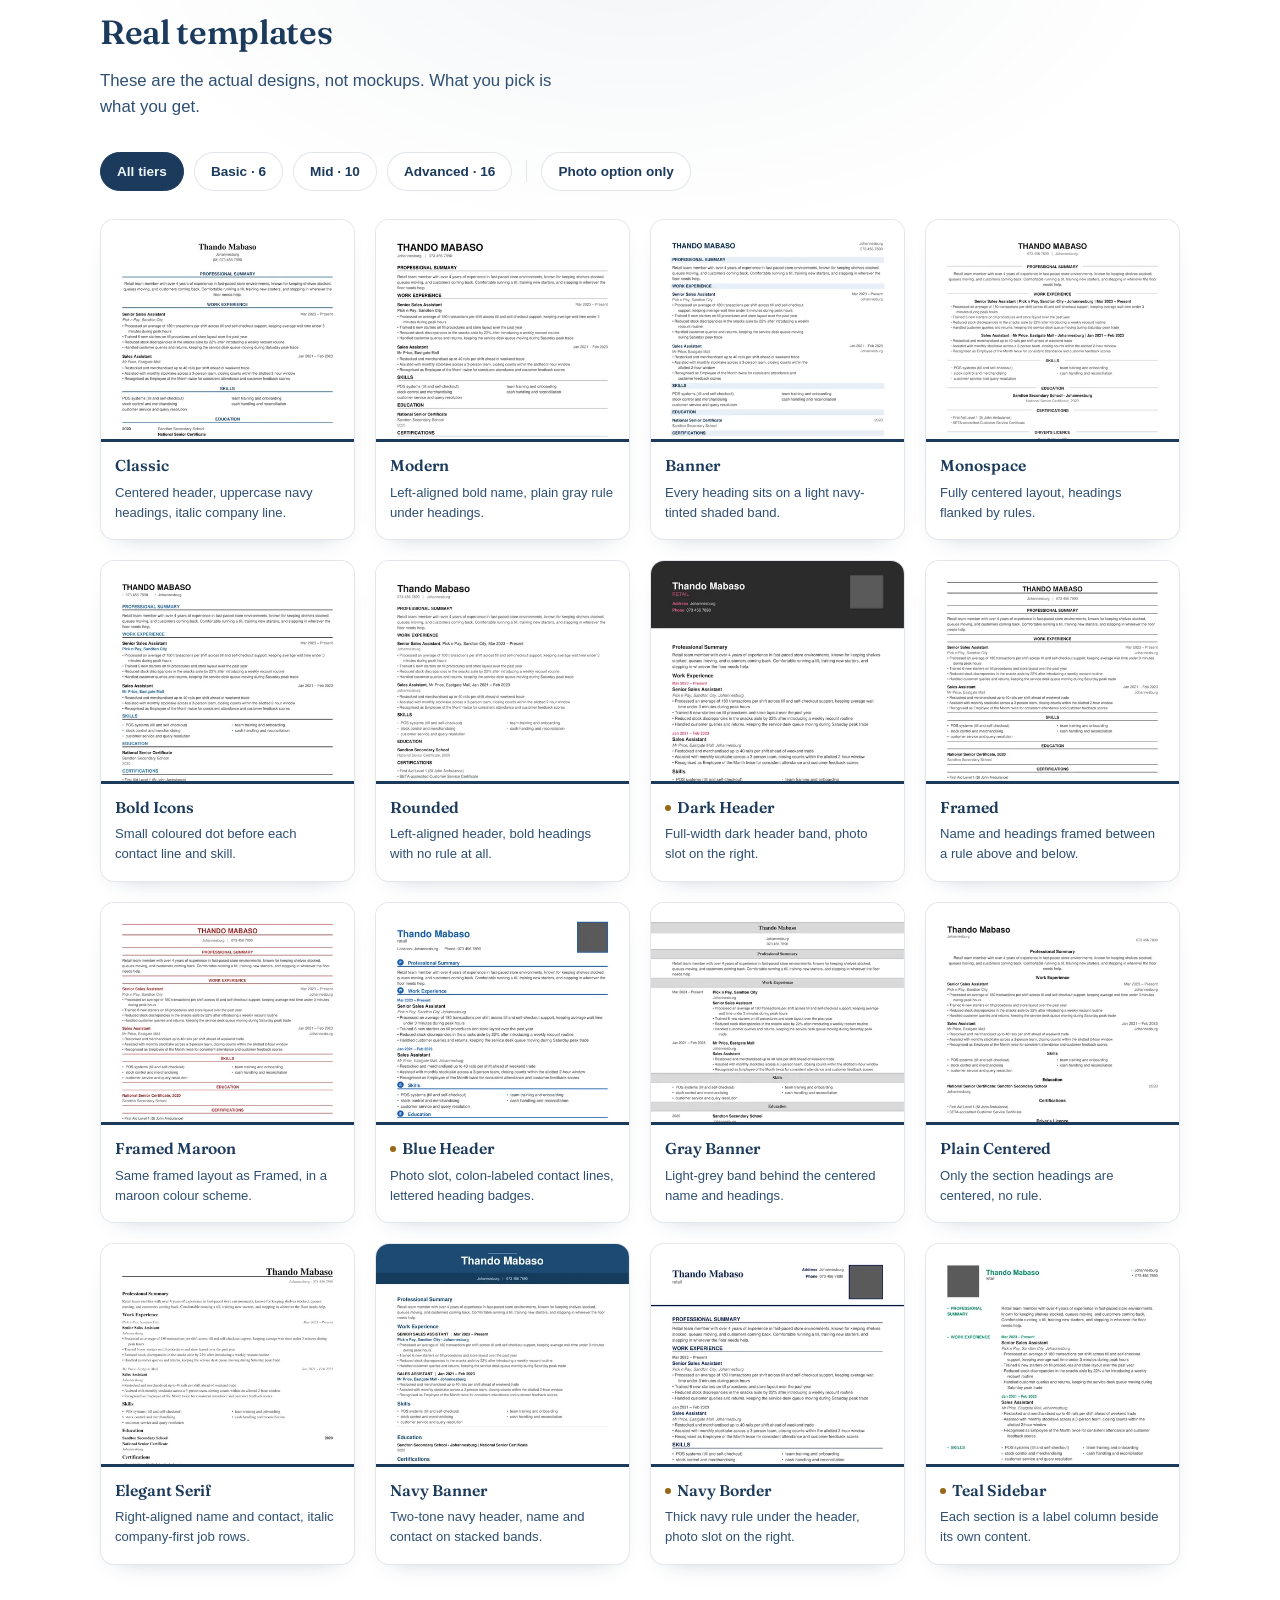
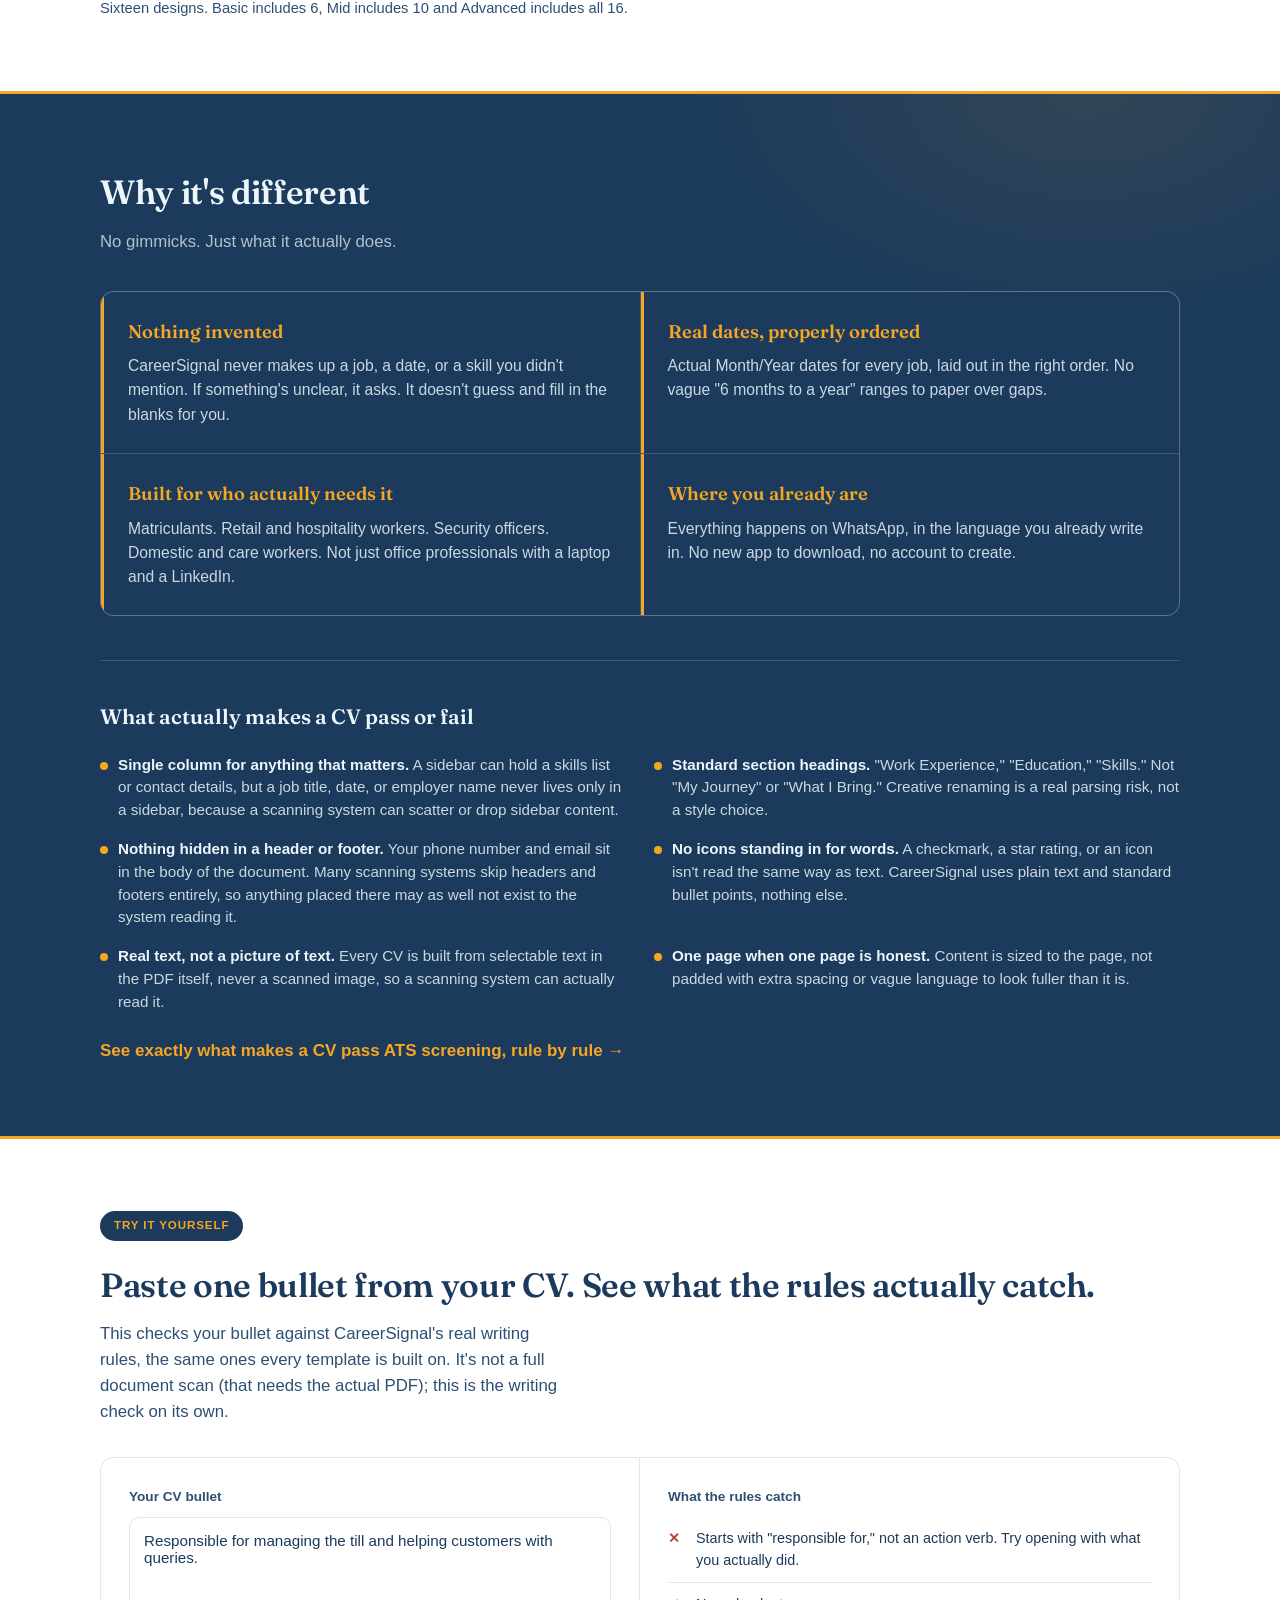
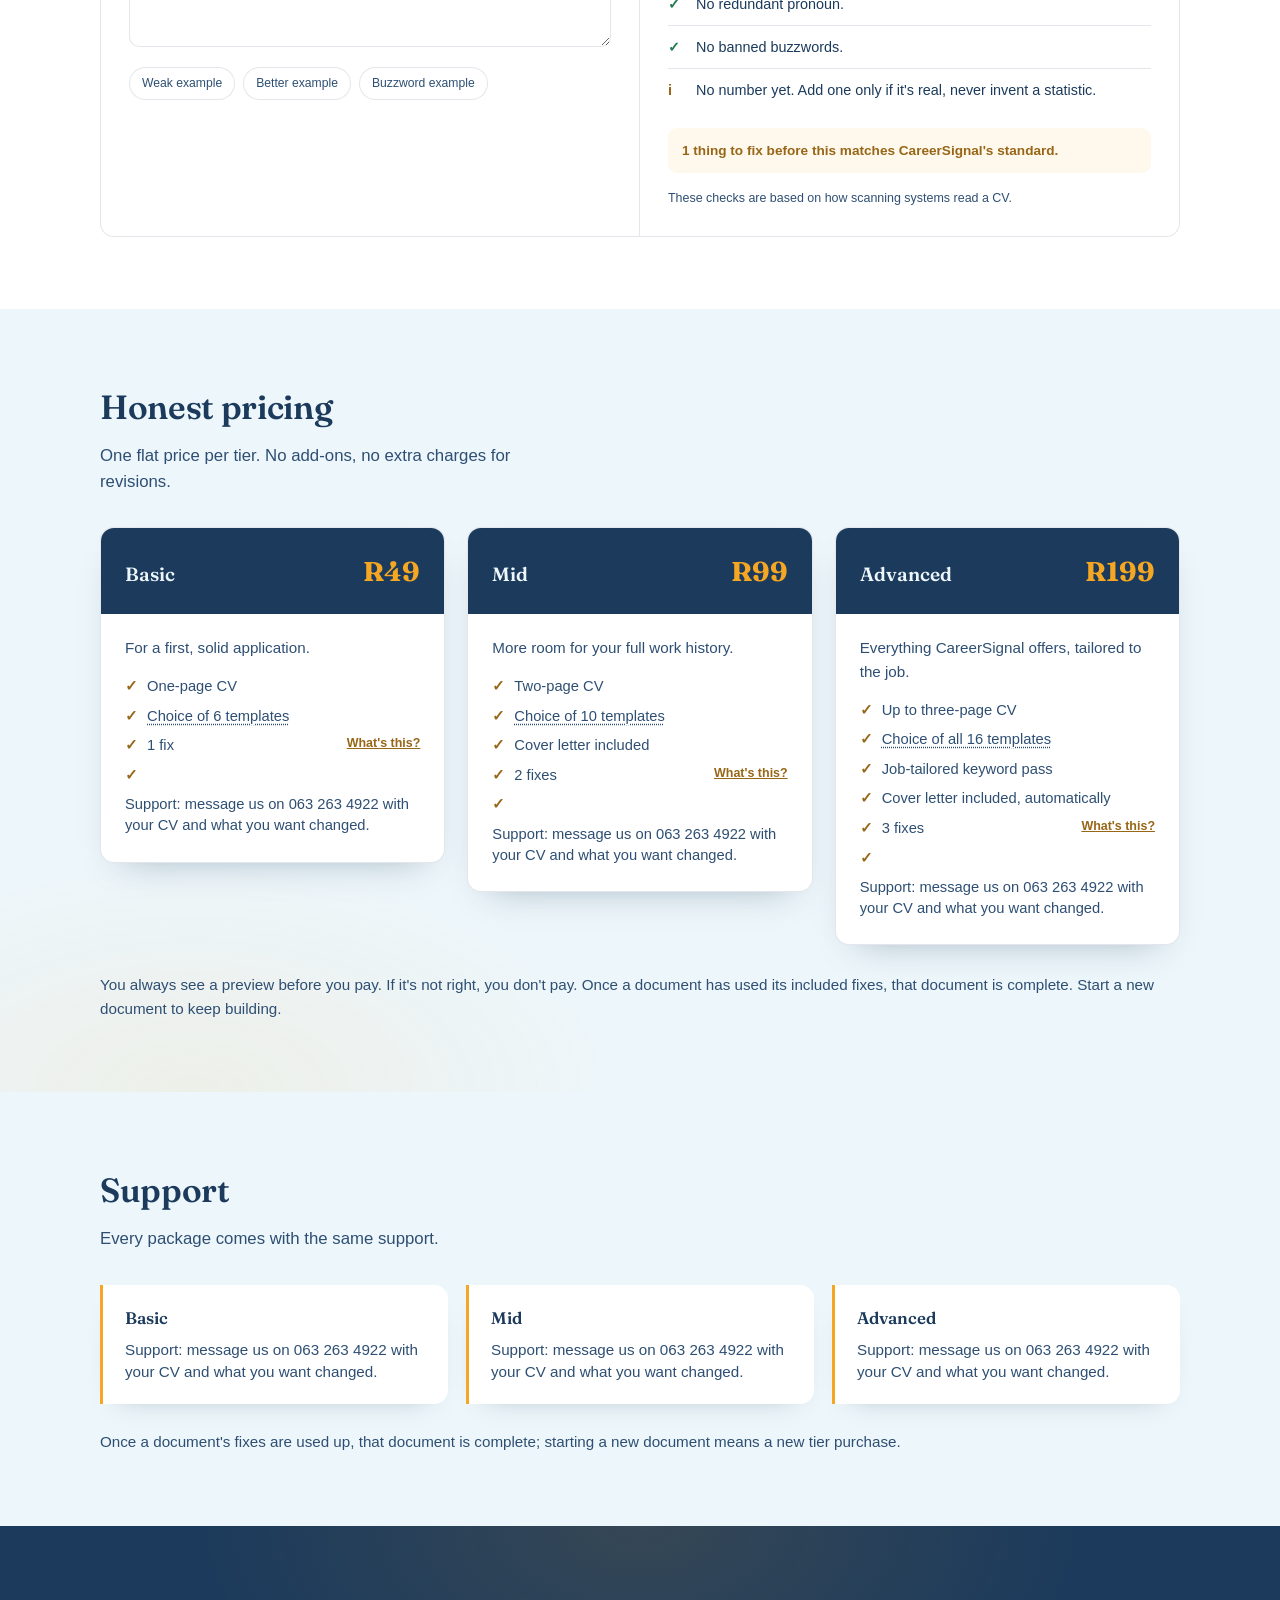
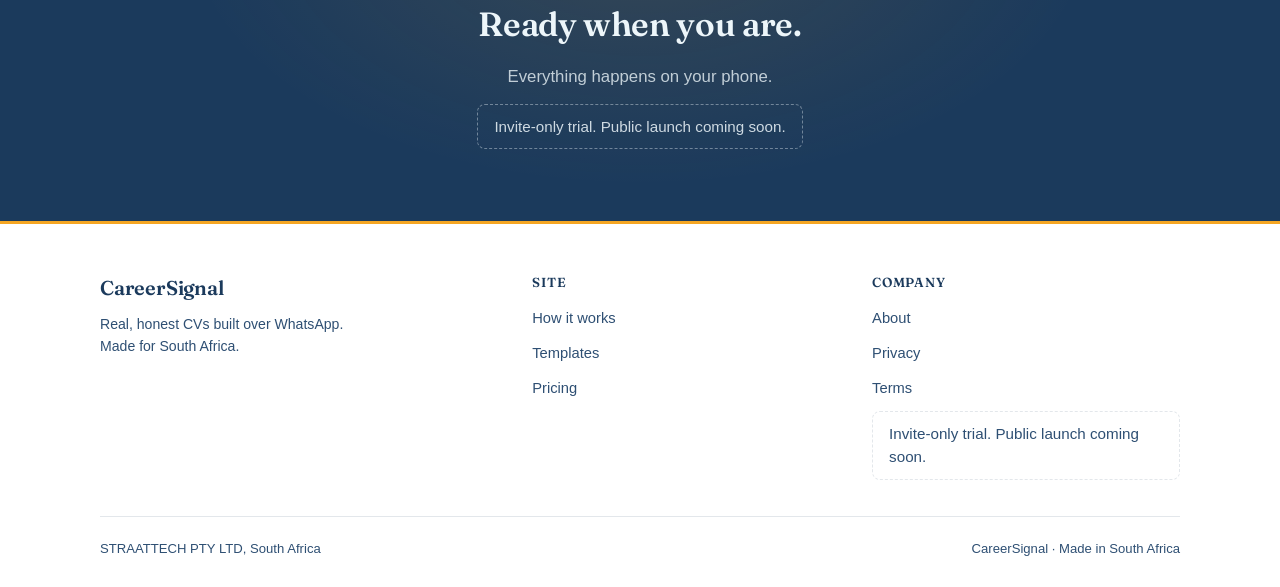
==== commit 09235693: "Replace escalation allowances with a single support line and remove automated wording Co-Authored-By" ====
--- a/index.html
+++ b/index.html
@@ -596,7 +596,7 @@
   <section class="pricing" id="pricing" aria-labelledby="pricing-heading">
     <div class="wrap">
       <h2 id="pricing-heading">Honest pricing</h2>
-      <p class="section-lead">One flat price per tier. No add-ons, no extra charges for revisions, no separate fee for a human review.</p>
+      <p class="section-lead">One flat price per tier. No add-ons, no extra charges for revisions.</p>
 
       <div class="price-cards">
         <div class="price-card">
@@ -610,15 +610,11 @@
               <li>One-page CV</li>
               <li><a href="#templates" class="tier-jump-link" data-jump-tier="basic">Choice of 6 templates</a></li>
               <li>
-                1 AI fix
+                1 fix
                 <button type="button" class="feature-detail-toggle" data-detail-toggle>What's this?</button>
                 <span class="feature-detail" hidden>You tell CareerSignal what to change, in plain language. It edits just that section, not the whole CV.</span>
               </li>
-              <li>
-                1 Escalation to a real person
-                <button type="button" class="feature-detail-toggle" data-detail-toggle>What's this?</button>
-                <span class="feature-detail" hidden>Need something fixed? Message us on 063 263 4922 with your CV and what you want changed.</span>
-              </li>
+              <li>Support: message us on 063 263 4922 with your CV and what you want changed.</li>
             </ul>
           </div>
         </div>
@@ -634,15 +630,11 @@
               <li><a href="#templates" class="tier-jump-link" data-jump-tier="mid">Choice of 10 templates</a></li>
               <li>Cover letter included</li>
               <li>
-                2 AI fixes
+                2 fixes
                 <button type="button" class="feature-detail-toggle" data-detail-toggle>What's this?</button>
-                <span class="feature-detail" hidden>Same as Basic's AI fix, twice over. Ask for one change, then ask again if you still want something different. No extra charge either time.</span>
+                <span class="feature-detail" hidden>Same as Basic's fix, twice over. Ask for one change, then ask again if you still want something different. No extra charge either time.</span>
               </li>
-              <li>
-                1 Escalation to a real person
-                <button type="button" class="feature-detail-toggle" data-detail-toggle>What's this?</button>
-                <span class="feature-detail" hidden>Need something fixed? Message us on 063 263 4922 with your CV and what you want changed.</span>
-              </li>
+              <li>Support: message us on 063 263 4922 with your CV and what you want changed.</li>
             </ul>
           </div>
         </div>
@@ -659,43 +651,39 @@
               <li>Job-tailored keyword pass</li>
               <li>Cover letter included, automatically</li>
               <li>
-                3 AI fixes
+                3 fixes
                 <button type="button" class="feature-detail-toggle" data-detail-toggle>What's this?</button>
-                <span class="feature-detail" hidden>Same AI fix as the other tiers, three rounds included. Ask for changes as many times as you have fixes left, at no extra charge.</span>
+                <span class="feature-detail" hidden>Same fix as the other tiers, three rounds included. Ask for changes as many times as you have fixes left, at no extra charge.</span>
               </li>
-              <li>
-                2 Escalations to a real person
-                <button type="button" class="feature-detail-toggle" data-detail-toggle>What's this?</button>
-                <span class="feature-detail" hidden>Need something fixed? Message us on 063 263 4922 with your CV and what you want changed.</span>
-              </li>
+              <li>Support: message us on 063 263 4922 with your CV and what you want changed.</li>
             </ul>
           </div>
         </div>
       </div>
-      <p class="price-note">You always see a preview before you pay. If it's not right, you don't pay. Once a document has used its included AI fixes and Escalations, that document is complete. Start a new document to keep building.</p>
+      <p class="price-note">You always see a preview before you pay. If it's not right, you don't pay. Once a document has used its included fixes, that document is complete. Start a new document to keep building.</p>
     </div>
   </section>
 
   <!-- ESCALATION -->
   <section class="escalation" id="escalation" aria-labelledby="escalation-heading">
     <div class="wrap">
-      <h2 id="escalation-heading">When you want a real person, not just AI</h2>
-      <p class="section-lead">Every tier includes a real human Escalation, already paid for. Not an upsell, not a separate charge.</p>
+      <h2 id="escalation-heading">Support</h2>
+      <p class="section-lead">Every package comes with the same support.</p>
       <div class="escalation-cards">
         <div class="escalation-card">
           <span class="escalation-tier">Basic</span>
-          <p>You get 1 fix from the bot and 1 Escalation to a real person on our team, both included in your R49. Just say what needs changing.</p>
+          <p>Support: message us on 063 263 4922 with your CV and what you want changed.</p>
         </div>
         <div class="escalation-card">
           <span class="escalation-tier">Mid</span>
-          <p>You get 2 fixes from the bot and 1 Escalation to a real person, all included in your R99.</p>
+          <p>Support: message us on 063 263 4922 with your CV and what you want changed.</p>
         </div>
         <div class="escalation-card">
           <span class="escalation-tier">Advanced</span>
-          <p>You get 3 fixes from the bot and 2 Escalations to a real person, all included in your R199.</p>
-        </div>
-      </div>
-      <p class="escalation-note">Need something fixed? Message us on 063 263 4922 with your CV and what you want changed. Once a document's fixes and Escalations are used up, that document is complete; starting a new document means a new tier purchase.</p>
+          <p>Support: message us on 063 263 4922 with your CV and what you want changed.</p>
+        </div>
+      </div>
+      <p class="escalation-note">Once a document's fixes are used up, that document is complete; starting a new document means a new tier purchase.</p>
     </div>
   </section>
 
